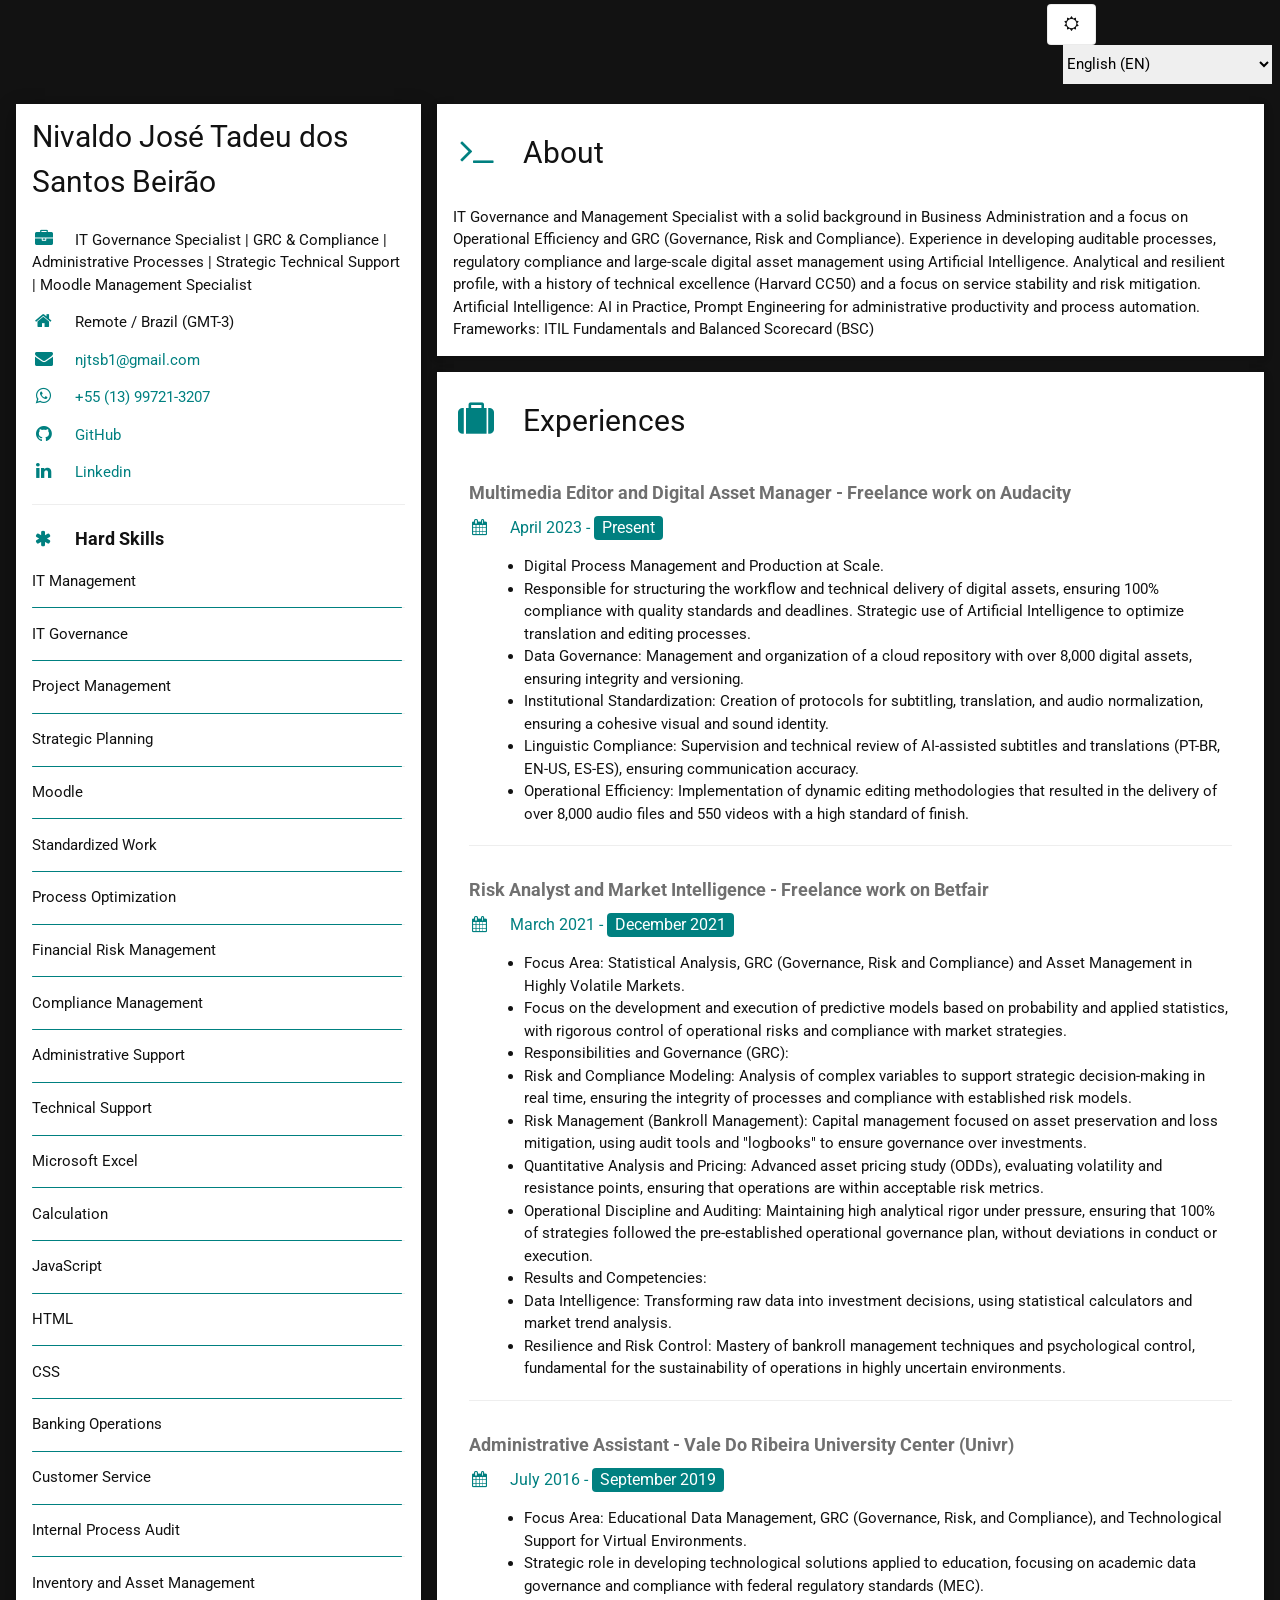
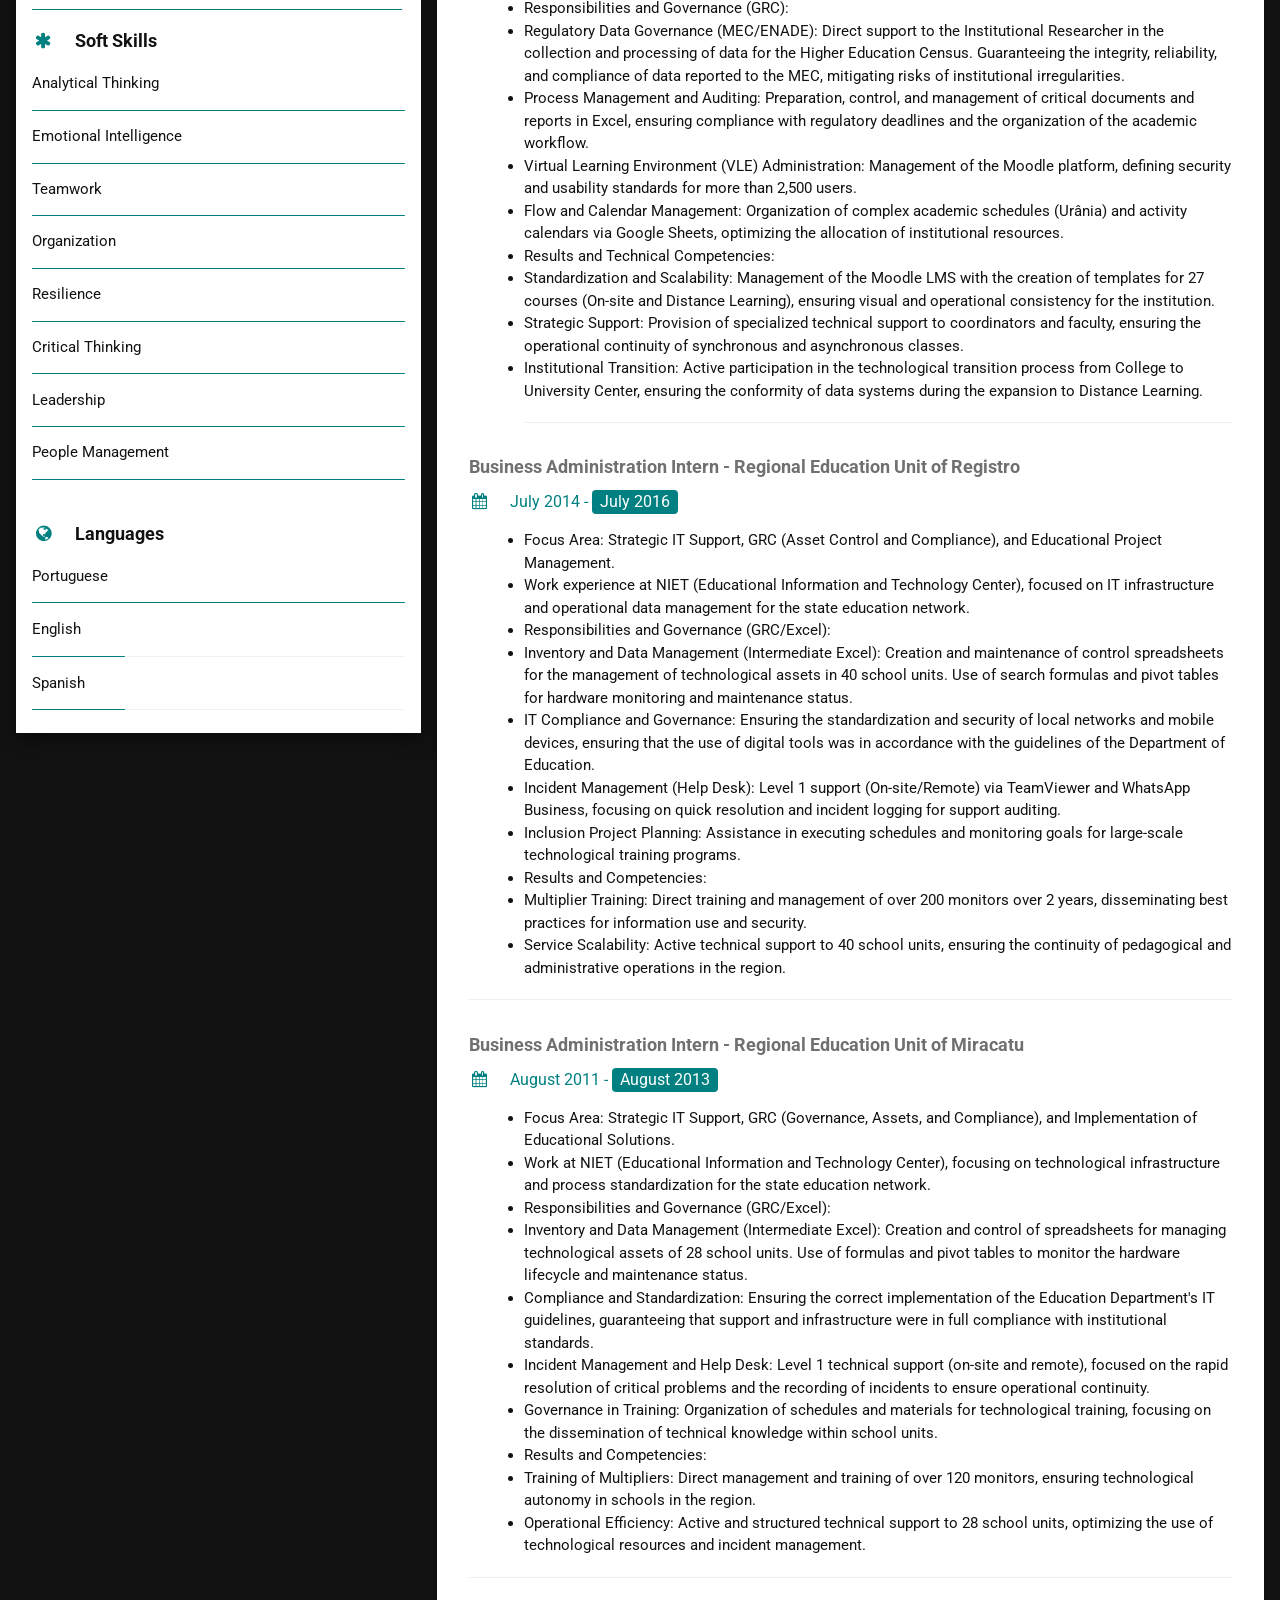
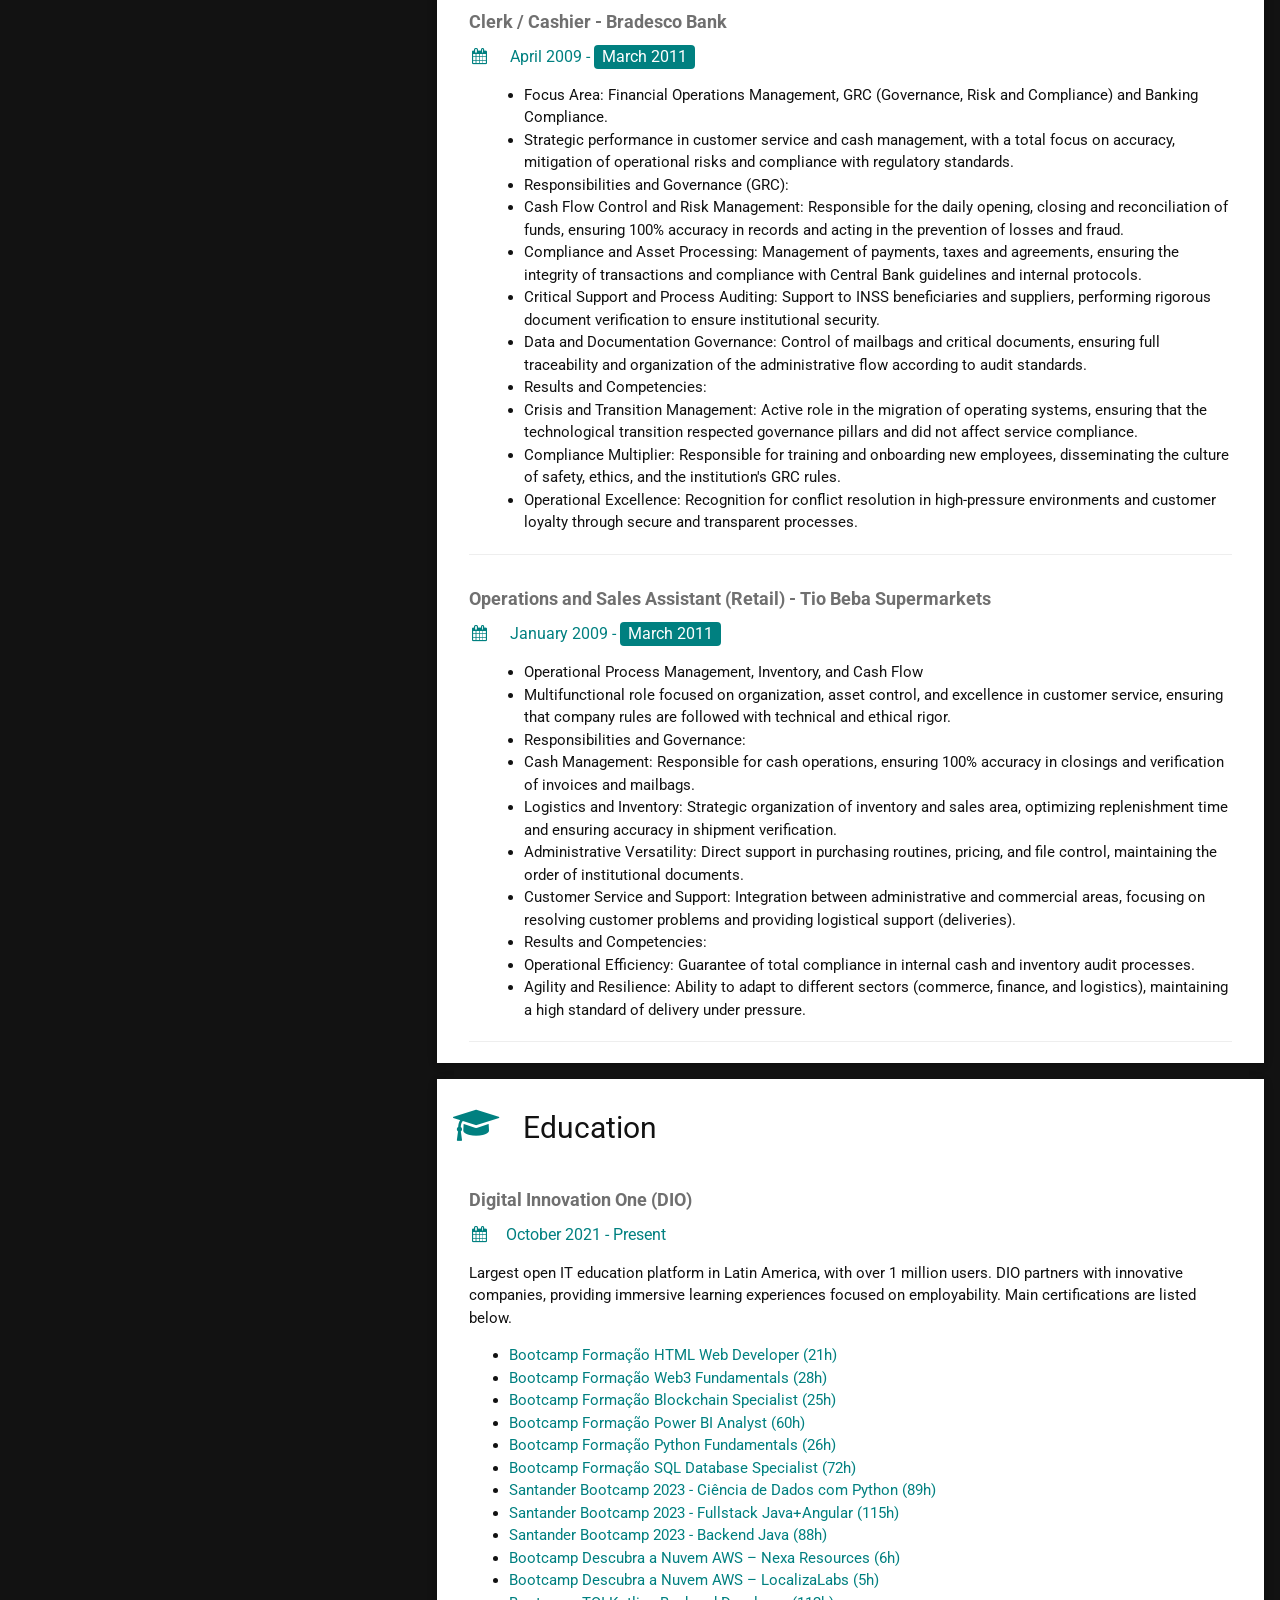
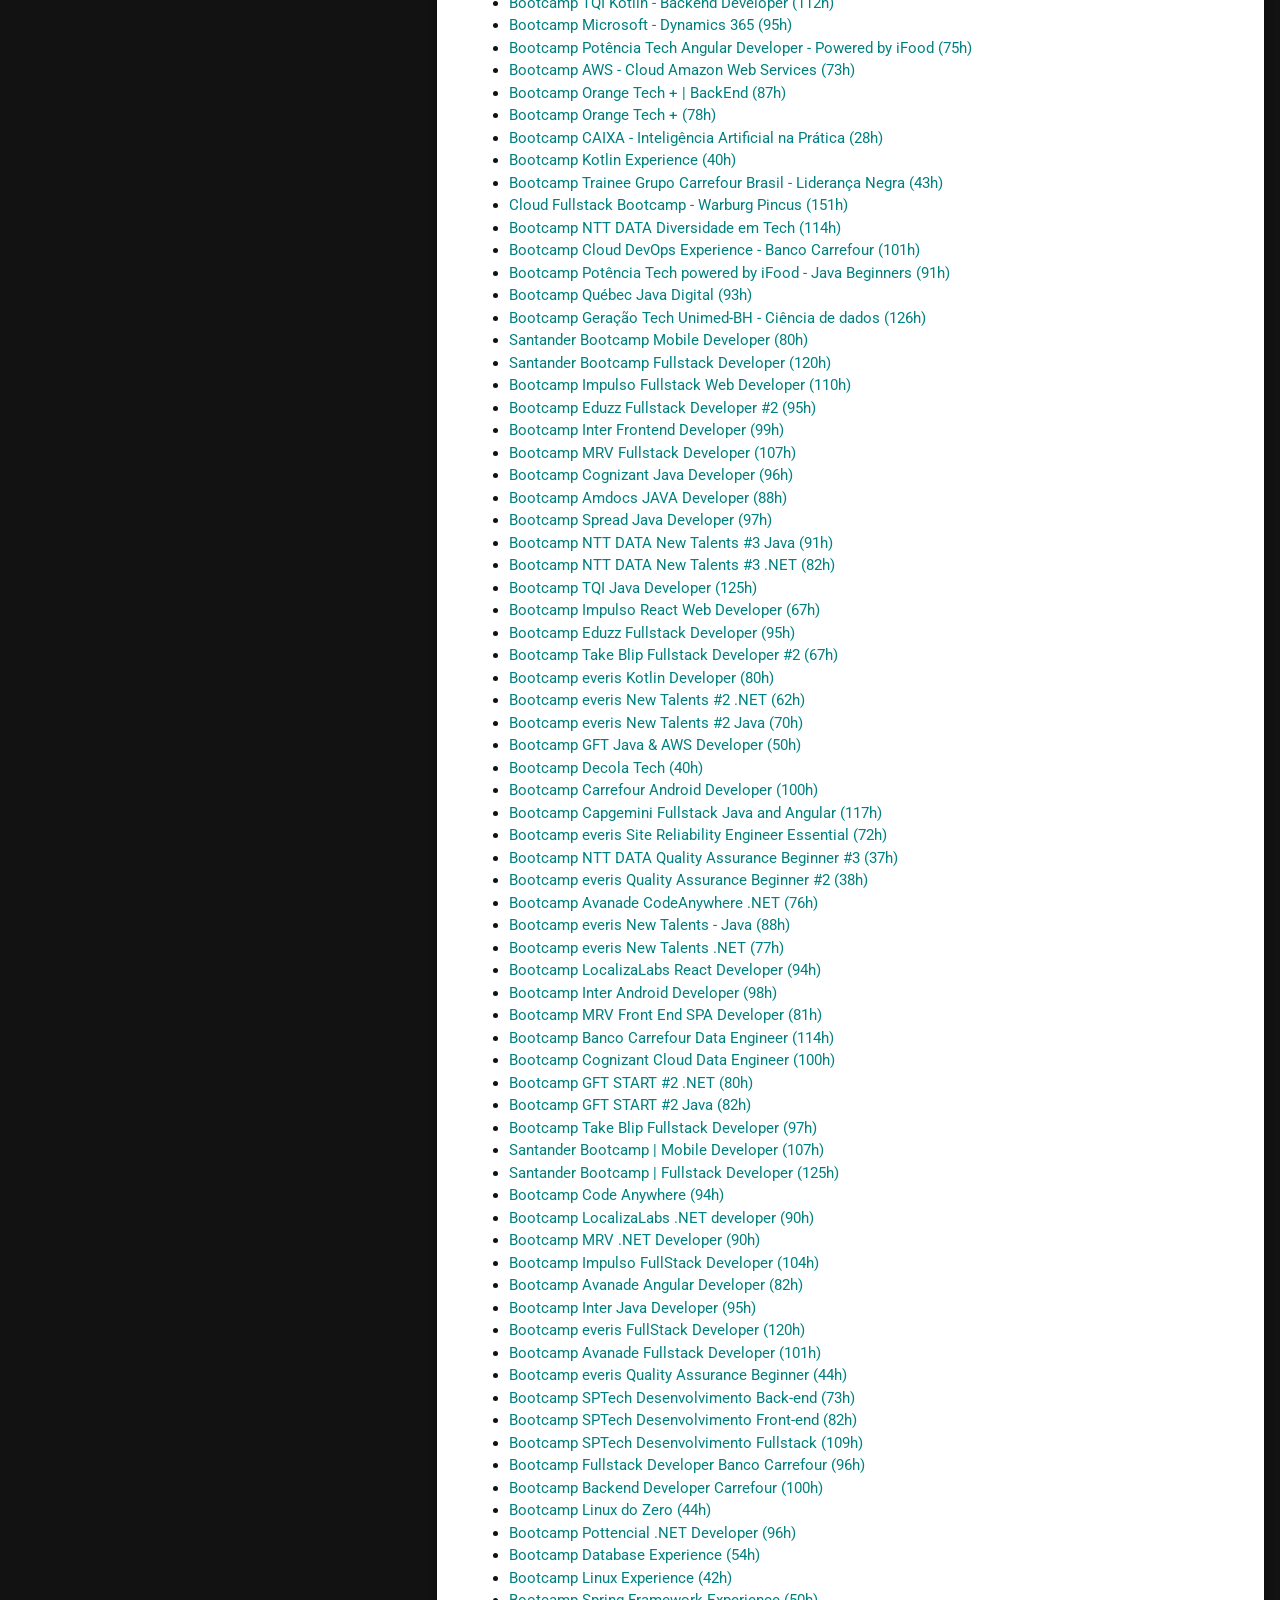
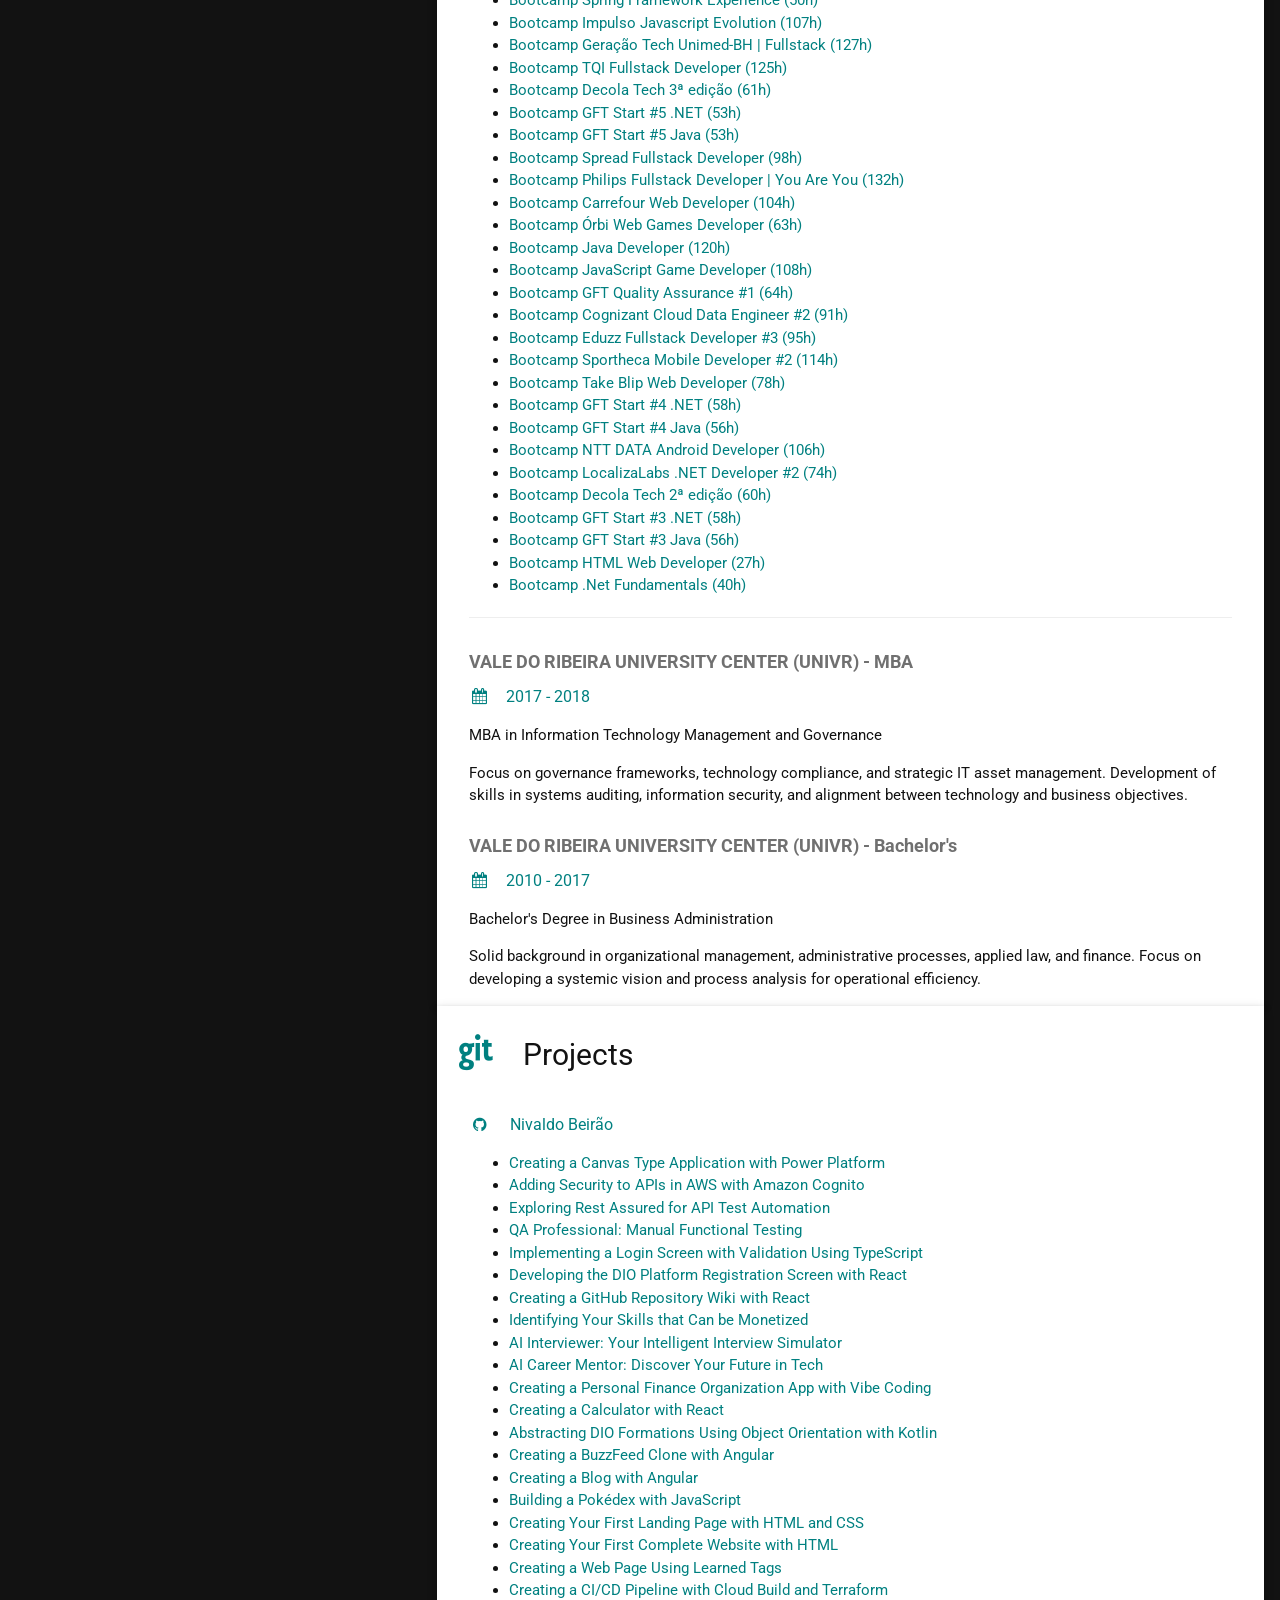
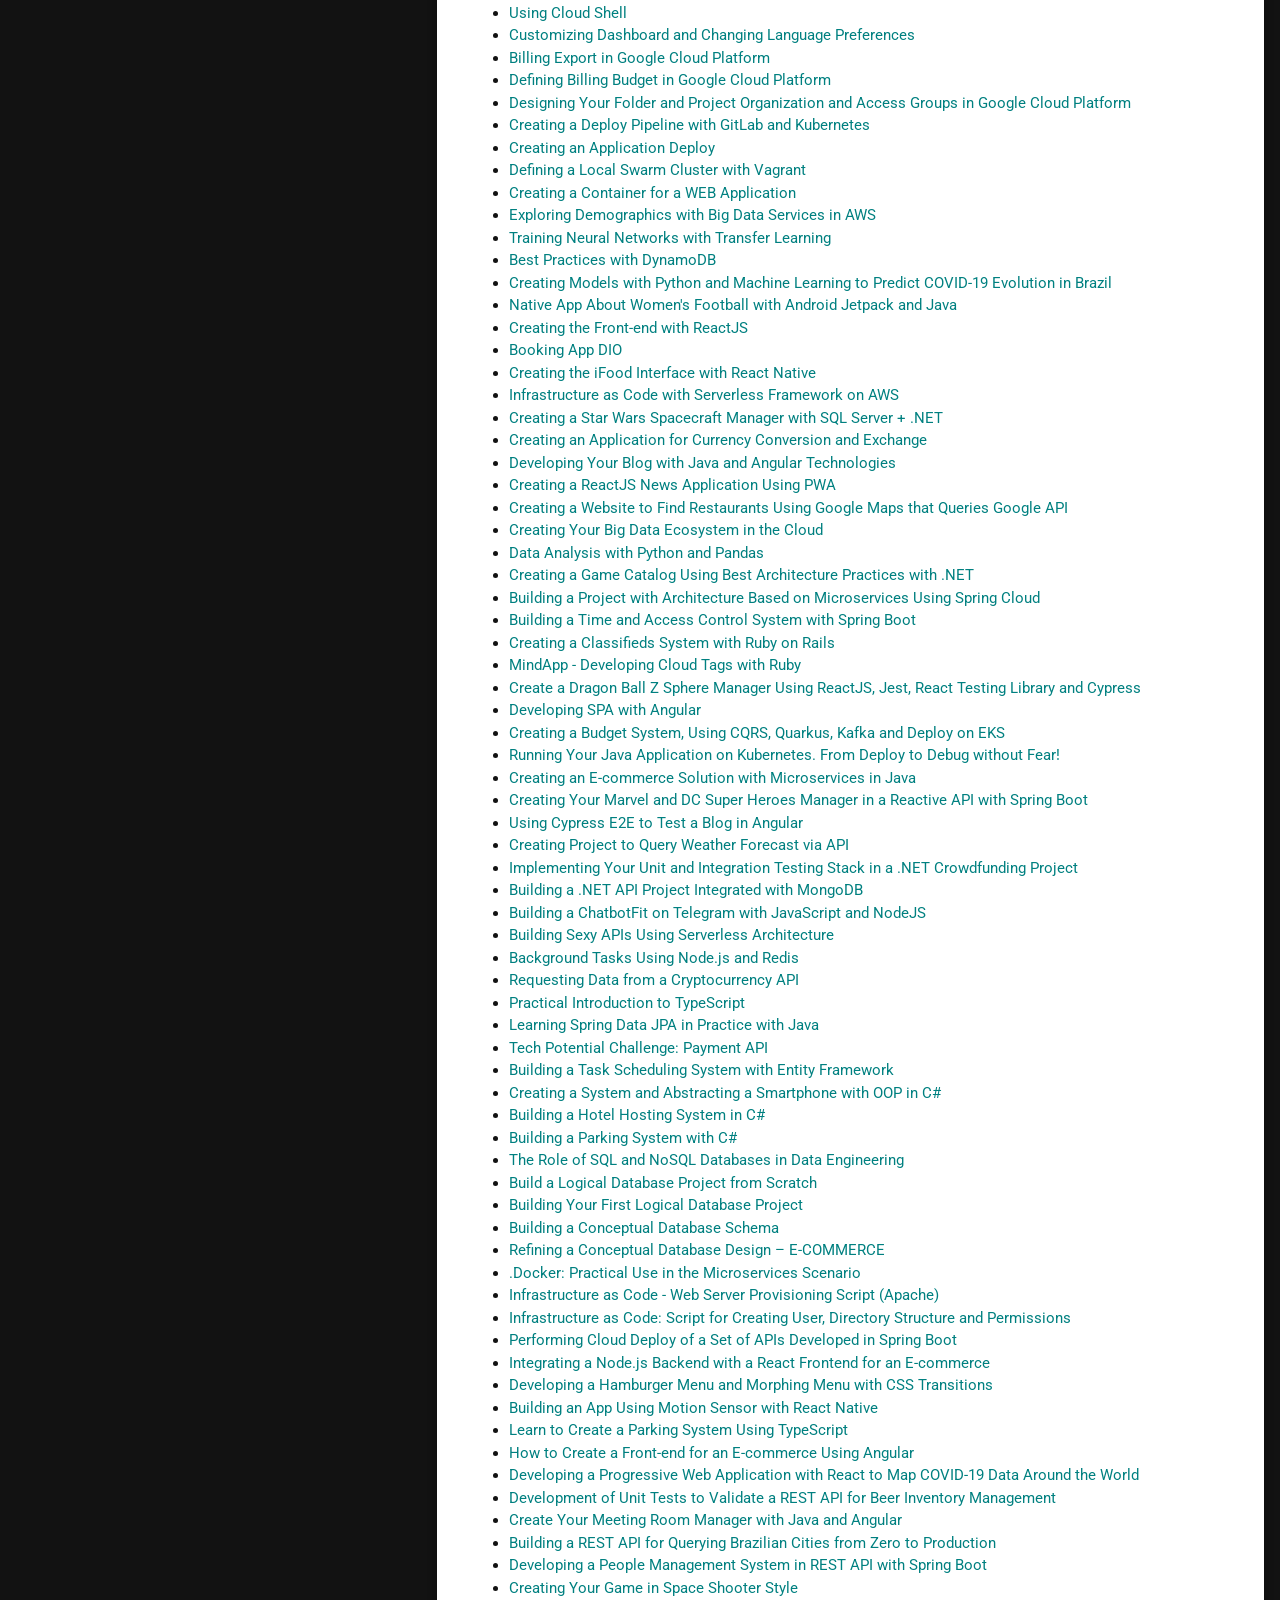
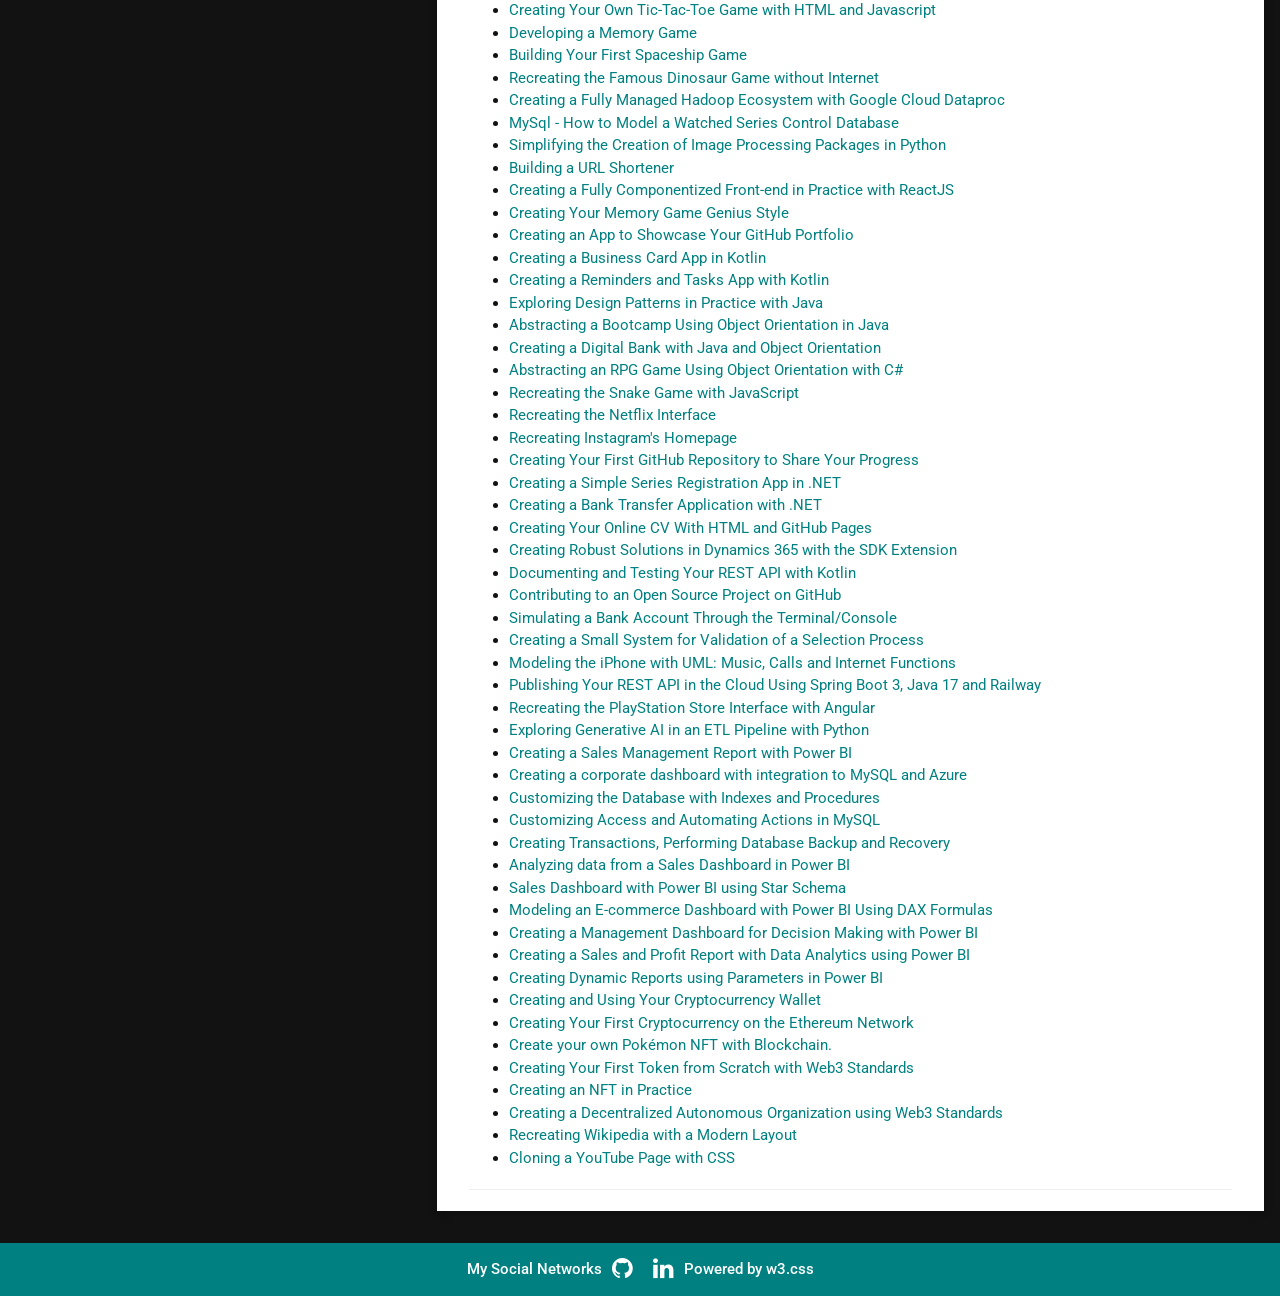
==== index.html @ 1884e5a9 "adding project - Cloning a YouTube Page with CSS" ====
<!DOCTYPE html>
<html lang="en">
<head>
  <meta charset="utf-8" />
  <meta name="viewport" content="width=device-width, initial-scale=1" />
  <title data-i18n="meta.title">Nivaldo Beirão - Online CV</title>

  <!-- W3.CSS and Roboto font used for quick layout and styling -->
  <link rel="stylesheet" href="https://www.w3schools.com/w3css/4/w3.css" />
  <link rel="stylesheet" href="https://fonts.googleapis.com/css?family=Roboto" />
  <link rel="stylesheet" href="https://cdnjs.cloudflare.com/ajax/libs/font-awesome/4.7.0/css/font-awesome.min.css" />

  <!-- Local stylesheet -->
  <link rel="stylesheet" href="style.css" />
</head>

<body class="w3-light-grey" id="page-body">
  <!-- Top controls: Dark/Light toggle and Language selector -->
  <header class="top-controls w3-container w3-padding-small">
    <div class="w3-right w3-margin-right">
      <!-- Dark/Light toggle button -->
      <button id="theme-toggle" class="w3-button w3-white w3-round" aria-label="Toggle theme" title="Toggle theme">
        <i id="theme-icon" class="fa fa-sun-o"></i>
      </button>

      <!-- Language selector -->
      <select id="language-select" class="w3-select w3-margin-left" aria-label="Select language" title="Select language">
        <option value="en-US" selected>English (EN)</option>
        <option value="pt-BR">Português (PT-BR)</option>
        <option value="es-ES">Español (ES-ES)</option>
      </select>
    </div>

    <div class="w3-clear"></div>
  </header>

  <!-- Page Container -->
  <div class="w3-content w3-margin-top" style="max-width:1400px;">
    <!-- Grid -->
    <div class="w3-row-padding">

      <!-- Left Column -->
      <div class="w3-third">
        <div class="w3-white w3-text-grey w3-card-4">
          <div class="w3-container">
            <!-- Name -->
            <h2 id="full-name" data-i18n="name">Nivaldo José Tadeu dos Santos Beirão</h2>
          </div>

          <div class="w3-container">
            <!-- Professional summary short lines -->
            <p><i class="fa fa-briefcase fa-fw w3-margin-right w3-large w3-text-teal"></i>
              <span data-i18n="role">IT Governance Specialist | GRC & Compliance | Administrative Processes | Strategic Technical Support | Moodle Management Specialist</span>
            </p>
            <p><i class="fa fa-home fa-fw w3-margin-right w3-large w3-text-teal"></i>
              <span data-i18n="location">Remoto / Brasil (GMT-3)</span>
            </p>
            <p><i class="fa fa-envelope fa-fw w3-margin-right w3-large w3-text-teal"></i>
              <a href="mailto:njtsb1@gmail.com">njtsb1@gmail.com</a>
            </p>
            <p><i class="fa fa-whatsapp fa-fw w3-margin-right w3-large w3-text-teal"></i>
              <a href="https://wa.me/5513997213207">+55 (13) 99721-3207</a>
            </p>
            <p><i class="fa fa-github fa-fw w3-margin-right w3-large w3-text-teal"></i>
              <a href="https://github.com/njtsb1">GitHub</a>
            </p>
            <p><i class="fa fa-linkedin fa-fw w3-margin-right w3-large w3-text-teal"></i>
              <a href="http://linkedin.com/in/njtsb/">Linkedin</a>
            </p>
            <hr>

                        <!-- Hard Skills with simple progress bars -->
            <p class="w3-large">
              <b><i class="fa fa-asterisk fa-fw w3-margin-right w3-text-teal"></i>
                <span data-i18n="skills.Hard-title">Hard Skills</span>
              </b>
            </p>

            <p data-i18n="skills.IT_Management">IT Management</p>
            <div class="w3-light-grey w3-round-xlarge w3-small">
              <div class="w3-container w3-center w3-round-xlarge w3-teal" style="width:99%"></div>
            </div>

            <p data-i18n="skills.IT_Governance">IT Governance</p>
            <div class="w3-light-grey w3-round-xlarge w3-small">
              <div class="w3-container w3-center w3-round-xlarge w3-teal" style="width:99%"></div>
            </div>

            <p data-i18n="skills.Project-Management">Project Management</p>
            <div class="w3-light-grey w3-round-xlarge w3-small">
              <div class="w3-container w3-center w3-round-xlarge w3-teal" style="width:99%"></div>
            </div>

            <p data-i18n="skills.Strategic-Planning">Strategic Planning</p>
            <div class="w3-light-grey w3-round-xlarge w3-small">
              <div class="w3-container w3-center w3-round-xlarge w3-teal" style="width:99%"></div>
            </div>

            <p data-i18n="skills.Moodle">Moodle</p>
            <div class="w3-light-grey w3-round-xlarge w3-small">
              <div class="w3-container w3-center w3-round-xlarge w3-teal" style="width:99%"></div>
            </div>

            <p data-i18n="skills.Standardized_Work">Standardized Work</p>
            <div class="w3-light-grey w3-round-xlarge w3-small">
              <div class="w3-container w3-center w3-round-xlarge w3-teal" style="width:99%"></div>
            </div>

            <p data-i18n="skills.Process_Optimization">Process Optimization</p>
            <div class="w3-light-grey w3-round-xlarge w3-small">
              <div class="w3-container w3-center w3-round-xlarge w3-teal" style="width:99%"></div>
            </div>

            <p data-i18n="skills.Financial_Risk_Management">Financial Risk Management</p>
            <div class="w3-light-grey w3-round-xlarge w3-small">
              <div class="w3-container w3-center w3-round-xlarge w3-teal" style="width:99%"></div>
            </div>

            <p data-i18n="skills.Compliance_Management">Compliance Management</p>
            <div class="w3-light-grey w3-round-xlarge w3-small">
              <div class="w3-container w3-center w3-round-xlarge w3-teal" style="width:99%"></div>
            </div>

            <p data-i18n="skills.Administrative_Support">Administrative Support</p>
            <div class="w3-light-grey w3-round-xlarge w3-small">
              <div class="w3-container w3-center w3-round-xlarge w3-teal" style="width:99%"></div>
            </div>

            <p data-i18n="skills.Technical_Support">Technical Support</p>
            <div class="w3-light-grey w3-round-xlarge w3-small">
              <div class="w3-container w3-center w3-round-xlarge w3-teal" style="width:99%"></div>
            </div>

            <p data-i18n="skills.Microsoft_Excel">Microsoft Excel</p>
            <div class="w3-light-grey w3-round-xlarge w3-small">
              <div class="w3-container w3-center w3-round-xlarge w3-teal" style="width:99%"></div>
            </div>

            <p data-i18n="skills.Calculation">Calculation</p>
            <div class="w3-light-grey w3-round-xlarge w3-small">
              <div class="w3-container w3-center w3-round-xlarge w3-teal" style="width:99%"></div>
            </div>

            <p data-i18n="skills.JavaScript">JavaScript</p>
            <div class="w3-light-grey w3-round-xlarge w3-small">
              <div class="w3-container w3-center w3-round-xlarge w3-teal" style="width:99%"></div>
            </div>

            <p data-i18n="skills.HTML">HTML</p>
            <div class="w3-light-grey w3-round-xlarge w3-small">
              <div class="w3-container w3-center w3-round-xlarge w3-teal" style="width:99%"></div>
            </div>

            <p data-i18n="skills.CSS">CSS</p>
            <div class="w3-light-grey w3-round-xlarge w3-small">
              <div class="w3-container w3-center w3-round-xlarge w3-teal" style="width:99%"></div>
            </div>

            <p data-i18n="skills.Banking_Operations">Banking Operations</p>
            <div class="w3-light-grey w3-round-xlarge w3-small">
              <div class="w3-container w3-center w3-round-xlarge w3-teal" style="width:99%"></div>
            </div>

            <p data-i18n="skills.Customer_Service">Customer Service</p>
            <div class="w3-light-grey w3-round-xlarge w3-small">
              <div class="w3-container w3-center w3-round-xlarge w3-teal" style="width:99%"></div>
            </div>

            <p data-i18n="skills.Internal_Process_Audit">Internal Process Audit</p>
            <div class="w3-light-grey w3-round-xlarge w3-small">
              <div class="w3-container w3-center w3-round-xlarge w3-teal" style="width:99%"></div>
            </div>

            <p data-i18n="skills.Inventory_and_Asset_Management">Inventory and Asset Management</p>
            <div class="w3-light-grey w3-round-xlarge w3-small">
              <div class="w3-container w3-center w3-round-xlarge w3-teal" style="width:99%"></div>
            </div>

            <!-- Soft Skills with simple progress bars -->
            <p class="w3-large">
              <b><i class="fa fa-asterisk fa-fw w3-margin-right w3-text-teal"></i>
                <span data-i18n="skills.Soft-title">Soft Skills</span>
              </b>
            </p>

            <p data-i18n="skills.Analytical_Thinking">Analytical Thinking</p>
            <div class="w3-light-grey w3-round-xlarge w3-small">
              <div class="w3-container w3-center w3-round-xlarge w3-teal" style="width:100%"></div>
            </div>

            <p data-i18n="skills.Emotional_Intelligence">Emotional Intelligence</p>
            <div class="w3-light-grey w3-round-xlarge w3-small">
              <div class="w3-container w3-center w3-round-xlarge w3-teal" style="width:100%"></div>
            </div>

            <p data-i18n="skills.Teamwork">Teamwork</p>
            <div class="w3-light-grey w3-round-xlarge w3-small">
              <div class="w3-container w3-center w3-round-xlarge w3-teal" style="width:100%"></div>
            </div>
            
            <p data-i18n="skills.Organization">Organization</p>
            <div class="w3-light-grey w3-round-xlarge w3-small">
              <div class="w3-container w3-center w3-round-xlarge w3-teal" style="width:100%"></div>
            </div>

            <p data-i18n="skills.Resilience">Resilience</p>
            <div class="w3-light-grey w3-round-xlarge w3-small">
              <div class="w3-container w3-center w3-round-xlarge w3-teal" style="width:100%"></div>
            </div>

            <p data-i18n="skills.Critical_Thinking">Critical Thinking</p>
            <div class="w3-light-grey w3-round-xlarge w3-small">
              <div class="w3-container w3-center w3-round-xlarge w3-teal" style="width:100%"></div>
            </div>

            <p data-i18n="skills.Leadership">Leadership</p>
            <div class="w3-light-grey w3-round-xlarge w3-small">
              <div class="w3-container w3-center w3-round-xlarge w3-teal" style="width:100%"></div>
            </div>
            
            <p data-i18n="skills.People_Management">People Management</p>
            <div class="w3-light-grey w3-round-xlarge w3-small">
              <div class="w3-container w3-center w3-round-xlarge w3-teal" style="width:100%"></div>
            </div>

            <br>

            <!-- Languages -->
            <p class="w3-large w3-text-theme">
              <b><i class="fa fa-globe fa-fw w3-margin-right w3-text-teal"></i>
                <span data-i18n="languages.title">Languages</span>
              </b>
            </p>

            <p data-i18n="languages.pt">Portuguese</p>
            <div class="w3-light-grey w3-round-xlarge">
              <div class="w3-round-xlarge w3-teal" style="height:1px;width:100%"></div>
            </div>

            <p data-i18n="languages.en">English</p>
            <div class="w3-light-grey w3-round-xlarge">
              <div class="w3-round-xlarge w3-teal" style="height:1px;width:25%"></div>
            </div>

            <p data-i18n="languages.es">Spanish</p>
            <div class="w3-light-grey w3-round-xlarge">
              <div class="w3-round-xlarge w3-teal" style="height:1px;width:25%"></div>
            </div>

            <br>
          </div>
        </div>
        <br>
      </div>

      <!-- Right Column -->
      <div class="w3-twothird">
        <!-- About -->
        <div class="w3-container w3-card w3-white w3-margin-bottom">
          <h2 class="w3-text-grey w3-padding-16">
            <i class="fa fa-terminal fa-fw w3-margin-right w3-xxlarge w3-text-teal"></i>
            <span data-i18n="about.title">About</span>
          </h2>
          <p data-i18n="about.text">
            IT Governance and Management Specialist with a solid background in Business Administration and 
            a focus on Operational Efficiency and GRC (Governance, Risk and Compliance). 
            Experience in developing auditable processes, regulatory compliance and large-scale digital 
            asset management using Artificial Intelligence. Analytical and resilient profile, 
            with a history of technical excellence (Harvard CC50) and a focus on service stability and 
            risk mitigation. Artificial Intelligence: AI in Practice, Prompt Engineering for 
            administrative productivity and process automation. Frameworks: ITIL Fundamentals and 
            Balanced Scorecard (BSC)
          </p>
        </div>

        <!-- Experiences -->
        <div class="w3-container w3-card w3-white w3-margin-bottom">
          <h2 class="w3-text-grey w3-padding-16">
            <i class="fa fa-suitcase fa-fw w3-margin-right w3-xxlarge w3-text-teal"></i>
            <span data-i18n="experience.title">Experiences</span>
          </h2>

          <div class="w3-container">
            <h5 class="w3-opacity">
              <b data-i18n="experience.multimedia.title">Multimedia Editor and Digital Asset Manager - Freelance work on Audacity</b>
            </h5>
            <h6 class="w3-text-teal">
              <i class="fa fa-calendar fa-fw w3-margin-right"></i>
              <span data-i18n="experience.multimedia.date_text">April 2023 -</span>
              <span class="w3-tag w3-teal w3-round" data-i18n="experience.multimedia.date_tag">Present</span>
            </h6>

            <!-- Use list for clear bullet points; these are translatable -->
            <ul class="experience-list">
              <li data-i18n="experience.multimedia.p1">Digital Process Management and Production at Scale.</li>
              <li data-i18n="experience.multimedia.p2">Responsible for structuring the workflow and technical delivery of digital assets, ensuring 100% compliance with quality standards and deadlines. Strategic use of Artificial Intelligence to optimize translation and editing processes.</li>
              <li data-i18n="experience.multimedia.p3">Data Governance: Management and organization of a cloud repository with over 8,000 digital assets, ensuring integrity and versioning.</li>
              <li data-i18n="experience.multimedia.p4">Institutional Standardization: Creation of protocols for subtitling, translation, and audio normalization, ensuring a cohesive visual and sound identity.</li>
              <li data-i18n="experience.multimedia.p5">Linguistic Compliance: Supervision and technical review of AI-assisted subtitles and translations (PT-BR, EN-US, ES-ES), ensuring communication accuracy.</li>
              <li data-i18n="experience.multimedia.p6">Operational Efficiency: Implementation of dynamic editing methodologies that resulted in the delivery of over 8,000 audio files and 550 videos with a high standard of finish.</li>
            </ul>
            <hr>
          </div>

          <div class="w3-container">
            <h5 class="w3-opacity">
              <b data-i18n="experience.sports-trader.title">Risk Analyst and Market Intelligence - Freelance work on Betfair</b>
            </h5>
            <h6 class="w3-text-teal">
              <i class="fa fa-calendar fa-fw w3-margin-right"></i>
              <span data-i18n="experience.sports-trader.date_text">March 2021 -</span>
              <span class="w3-tag w3-teal w3-round" data-i18n="experience.sports-trader.date_tag">December 2021</span>
            </h6>

            <!-- Use list for clear bullet points; these are translatable -->
            <ul class="experience-list">
              <li data-i18n="experience.sports-trader.p1">Focus Area: Statistical Analysis, GRC (Governance, Risk and Compliance) and Asset Management in Highly Volatile Markets.</li>
              <li data-i18n="experience.sports-trader.p2">Focus on the development and execution of predictive models based on probability and applied statistics, with rigorous control of operational risks and compliance with market strategies.</li>
              <li data-i18n="experience.sports-trader.p3">Responsibilities and Governance (GRC):</li>
              <li data-i18n="experience.sports-trader.p4">Risk and Compliance Modeling: Analysis of complex variables to support strategic decision-making in real time, ensuring the integrity of processes and compliance with established risk models.</li>
              <li data-i18n="experience.sports-trader.p5">Risk Management (Bankroll Management): Capital management focused on asset preservation and loss mitigation, using audit tools and "logbooks" to ensure governance over investments.</li>
              <li data-i18n="experience.sports-trader.p6">Quantitative Analysis and Pricing: Advanced asset pricing study (ODDs), evaluating volatility and resistance points, ensuring that operations are within acceptable risk metrics.</li>
              <li data-i18n="experience.sports-trader.p7">Operational Discipline and Auditing: Maintaining high analytical rigor under pressure, ensuring that 100% of strategies followed the pre-established operational governance plan, without deviations in conduct or execution.</li>
              <li data-i18n="experience.sports-trader.p8">Results and Competencies:</li>
              <li data-i18n="experience.sports-trader.p9">Data Intelligence: Transforming raw data into investment decisions, using statistical calculators and market trend analysis.</li>
              <li data-i18n="experience.sports-trader.p10">Resilience and Risk Control: Mastery of bankroll management techniques and psychological control, fundamental for the sustainability of operations in highly uncertain environments.</li>
            </ul>
            <hr>
          </div>

          <div class="w3-container">
            <h5 class="w3-opacity">
              <b data-i18n="experience.administrative-assistant.title">Administrative Assistant - Vale Do Ribeira University Center (Univr)</b>
            </h5>
            <h6 class="w3-text-teal">
              <i class="fa fa-calendar fa-fw w3-margin-right"></i>
              <span data-i18n="experience.administrative-assistant.date_text">July 2016 -</span>
              <span class="w3-tag w3-teal w3-round" data-i18n="experience.administrative-assistant.date_tag">September 2019</span>
            </h6>

            <!-- Use list for clear bullet points; these are translatable -->
            <ul class="experience-list">
              <li data-i18n="experience.administrative-assistant.p1">Focus Area: Educational Data Management, GRC (Governance, Risk, and Compliance), and Technological Support for Virtual Environments.</li>
              <li data-i18n="experience.administrative-assistant.p2">Strategic role in developing technological solutions applied to education, focusing on academic data governance and compliance with federal regulatory standards (MEC).</li>
              <li data-i18n="experience.administrative-assistant.p3">Responsibilities and Governance (GRC):</li>
              <li data-i18n="experience.administrative-assistant.p4">Regulatory Data Governance (MEC/ENADE): Direct support to the Institutional Researcher in the collection and processing of data for the Higher Education Census. Guaranteeing the integrity, reliability, and compliance of data reported to the MEC, mitigating risks of institutional irregularities.</li>
              <li data-i18n="experience.administrative-assistant.p5">Process Management and Auditing: Preparation, control, and management of critical documents and reports in Excel, ensuring compliance with regulatory deadlines and the organization of the academic workflow.</li>
              <li data-i18n="experience.administrative-assistant.p6">Virtual Learning Environment (VLE) Administration: Management of the Moodle platform, defining security and usability standards for more than 2,500 users.</li>
              <li data-i18n="experience.administrative-assistant.p7">Flow and Calendar Management: Organization of complex academic schedules (Urânia) and activity calendars via Google Sheets, optimizing the allocation of institutional resources.</li>
              <li data-i18n="experience.administrative-assistant.p8">Results and Technical Competencies:</li>
              <li data-i18n="experience.administrative-assistant.p9">Standardization and Scalability: Management of the Moodle LMS with the creation of templates for 27 courses (On-site and Distance Learning), ensuring visual and operational consistency for the institution.</li>
              <li data-i18n="experience.administrative-assistant.p10">Strategic Support: Provision of specialized technical support to coordinators and faculty, ensuring the operational continuity of synchronous and asynchronous classes.</li>
              <li data-i18n="experience.administrative-assistant.p11">Institutional Transition: Active participation in the technological transition process from College to University Center, ensuring the conformity of data systems during the expansion to Distance Learning.</li>
            <hr>
          </div>

          <div class="w3-container">
            <h5 class="w3-opacity">
              <b data-i18n="experience.intern-registro.title">Business Administration Intern - Regional Education Unit of Registro</b>
            </h5>
            <h6 class="w3-text-teal">
              <i class="fa fa-calendar fa-fw w3-margin-right"></i>
              <span data-i18n="experience.intern-registro.date_text">July 2014 -</span>
              <span class="w3-tag w3-teal w3-round" data-i18n="experience.intern-registro.date_tag">July 2016</span>
            </h6>

            <!-- Use list for clear bullet points; these are translatable -->
            <ul class="experience-list">
              <li data-i18n="experience.intern-registro.p1">Focus Area: Strategic IT Support, GRC (Asset Control and Compliance), and Educational Project Management.</li>
              <li data-i18n="experience.intern-registro.p2">Work experience at NIET (Educational Information and Technology Center), focused on IT infrastructure and operational data management for the state education network.</li>
              <li data-i18n="experience.intern-registro.p3">Responsibilities and Governance (GRC/Excel):</li>
              <li data-i18n="experience.intern-registro.p4">Inventory and Data Management (Intermediate Excel): Creation and maintenance of control spreadsheets for the management of technological assets in 40 school units. Use of search formulas and pivot tables for hardware monitoring and maintenance status.</li>
              <li data-i18n="experience.intern-registro.p5">IT Compliance and Governance: Ensuring the standardization and security of local networks and mobile devices, ensuring that the use of digital tools was in accordance with the guidelines of the Department of Education.</li>
              <li data-i18n="experience.intern-registro.p6">Incident Management (Help Desk): Level 1 support (On-site/Remote) via TeamViewer and WhatsApp Business, focusing on quick resolution and incident logging for support auditing.</li>
              <li data-i18n="experience.intern-registro.p7">Inclusion Project Planning: Assistance in executing schedules and monitoring goals for large-scale technological training programs.</li>
              <li data-i18n="experience.intern-registro.p8">Results and Competencies:</li>
              <li data-i18n="experience.intern-registro.p9">Multiplier Training: Direct training and management of over 200 monitors over 2 years, disseminating best practices for information use and security.</li>
              <li data-i18n="experience.intern-registro.p10">Service Scalability: Active technical support to 40 school units, ensuring the continuity of pedagogical and administrative operations in the region.</li>
            </ul>
            <hr>
          </div>

          <div class="w3-container">
            <h5 class="w3-opacity">
              <b data-i18n="experience.intern-miracatu.title">Business Administration Intern - Regional Education Unit of Miracatu</b>
            </h5>
            <h6 class="w3-text-teal">
              <i class="fa fa-calendar fa-fw w3-margin-right"></i>
              <span data-i18n="experience.intern-miracatu.date_text">August 2011 -</span>
              <span class="w3-tag w3-teal w3-round" data-i18n="experience.intern-miracatu.date_tag">August 2013</span>
            </h6>

            <!-- Use list for clear bullet points; these are translatable -->
            <ul class="experience-list">
              <li data-i18n="experience.intern-miracatu.p1">Focus Area: Strategic IT Support, GRC (Governance, Assets, and Compliance), and Implementation of Educational Solutions.</li>
              <li data-i18n="experience.intern-miracatu.p2">Work at NIET (Educational Information and Technology Center), focusing on technological infrastructure and process standardization for the state education network.</li>
              <li data-i18n="experience.intern-miracatu.p3">Responsibilities and Governance (GRC/Excel):</li>
              <li data-i18n="experience.intern-miracatu.p4">Inventory and Data Management (Intermediate Excel): Creation and control of spreadsheets for managing technological assets of 28 school units. Use of formulas and pivot tables to monitor the hardware lifecycle and maintenance status.</li>
              <li data-i18n="experience.intern-miracatu.p5">Compliance and Standardization: Ensuring the correct implementation of the Education Department's IT guidelines, guaranteeing that support and infrastructure were in full compliance with institutional standards.</li>
              <li data-i18n="experience.intern-miracatu.p6">Incident Management and Help Desk: Level 1 technical support (on-site and remote), focused on the rapid resolution of critical problems and the recording of incidents to ensure operational continuity.</li>
              <li data-i18n="experience.intern-miracatu.p7">Governance in Training: Organization of schedules and materials for technological training, focusing on the dissemination of technical knowledge within school units.</li>
              <li data-i18n="experience.intern-miracatu.p8">Results and Competencies:</li>
              <li data-i18n="experience.intern-miracatu.p9">Training of Multipliers: Direct management and training of over 120 monitors, ensuring technological autonomy in schools in the region.</li>
              <li data-i18n="experience.intern-miracatu.p10">Operational Efficiency: Active and structured technical support to 28 school units, optimizing the use of technological resources and incident management.</li>
            </ul>
            <hr>
          </div>

          <div class="w3-container">
            <h5 class="w3-opacity">
              <b data-i18n="experience.cashier-bank.title">Clerk / Cashier - Bradesco Bank</b>
            </h5>
            <h6 class="w3-text-teal">
              <i class="fa fa-calendar fa-fw w3-margin-right"></i>
              <span data-i18n="experience.cashier-bank.date_text">April 2009 -</span>
              <span class="w3-tag w3-teal w3-round" data-i18n="experience.cashier-bank.date_tag">March 2011</span>
            </h6>

            <!-- Use list for clear bullet points; these are translatable -->
            <ul class="experience-list">
              <li data-i18n="experience.cashier-bank.p1">Focus Area: Financial Operations Management, GRC (Governance, Risk and Compliance) and Banking Compliance.</li>
              <li data-i18n="experience.cashier-bank.p2">Strategic performance in customer service and cash management, with a total focus on accuracy, mitigation of operational risks and compliance with regulatory standards.</li>
              <li data-i18n="experience.cashier-bank.p3">Responsibilities and Governance (GRC):</li>
              <li data-i18n="experience.cashier-bank.p4">Cash Flow Control and Risk Management: Responsible for the daily opening, closing and reconciliation of funds, ensuring 100% accuracy in records and acting in the prevention of losses and fraud.</li>
              <li data-i18n="experience.cashier-bank.p5">Compliance and Asset Processing: Management of payments, taxes and agreements, ensuring the integrity of transactions and compliance with Central Bank guidelines and internal protocols.</li>
              <li data-i18n="experience.cashier-bank.p6">Critical Support and Process Auditing: Support to INSS beneficiaries and suppliers, performing rigorous document verification to ensure institutional security.</li>
              <li data-i18n="experience.cashier-bank.p7">Data and Documentation Governance: Control of mailbags and critical documents, ensuring full traceability and organization of the administrative flow according to audit standards.</li>
              <li data-i18n="experience.cashier-bank.p8">Results and Competencies:</li>
              <li data-i18n="experience.cashier-bank.p9">Crisis and Transition Management: Active role in the migration of operating systems, ensuring that the technological transition respected governance pillars and did not affect service compliance.</li>
              <li data-i18n="experience.cashier-bank.p10">Compliance Multiplier: Responsible for training and onboarding new employees, disseminating the culture of safety, ethics, and the institution's GRC rules.</li>
              <li data-i18n="experience.cashier-bank.p11">Operational Excellence: Recognition for conflict resolution in high-pressure environments and customer loyalty through secure and transparent processes.</li>
            </ul>
            <hr>
          </div>

          <div class="w3-container">
            <h5 class="w3-opacity">
              <b data-i18n="experience.general-services.title">Operations and Sales Assistant (Retail) - Tio Beba Supermarkets</b>
            </h5>
            <h6 class="w3-text-teal">
              <i class="fa fa-calendar fa-fw w3-margin-right"></i>
              <span data-i18n="experience.general-services.date_text">January 2009 -</span>
              <span class="w3-tag w3-teal w3-round" data-i18n="experience.general-services.date_tag">March 2011</span>
            </h6>

            <!-- Use list for clear bullet points; these are translatable -->
            <ul class="experience-list">
              <li data-i18n="experience.general-services.p1">Operational Process Management, Inventory, and Cash Flow</li>
              <li data-i18n="experience.general-services.p2">Multifunctional role focused on organization, asset control, and excellence in customer service, ensuring that company rules are followed with technical and ethical rigor.</li>
              <li data-i18n="experience.general-services.p3">Responsibilities and Governance:</li>
              <li data-i18n="experience.general-services.p4">Cash Management: Responsible for cash operations, ensuring 100% accuracy in closings and verification of invoices and mailbags.</li>
              <li data-i18n="experience.general-services.p5">Logistics and Inventory: Strategic organization of inventory and sales area, optimizing replenishment time and ensuring accuracy in shipment verification.</li>
              <li data-i18n="experience.general-services.p6">Administrative Versatility: Direct support in purchasing routines, pricing, and file control, maintaining the order of institutional documents.</li>
              <li data-i18n="experience.general-services.p7">Customer Service and Support: Integration between administrative and commercial areas, focusing on resolving customer problems and providing logistical support (deliveries).</li>
              <li data-i18n="experience.general-services.p8">Results and Competencies:</li>
              <li data-i18n="experience.general-services.p9">Operational Efficiency: Guarantee of total compliance in internal cash and inventory audit processes.</li>
              <li data-i18n="experience.general-services.p10">Agility and Resilience: Ability to adapt to different sectors (commerce, finance, and logistics), maintaining a high standard of delivery under pressure.</li>
            </ul>
            <hr>
          </div>
        </div>

        <!-- Education -->
        <div class="w3-container w3-card w3-white">
          <h2 class="w3-text-grey w3-padding-16">
            <i class="fa fa-graduation-cap fa-fw w3-margin-right w3-xxlarge w3-text-teal"></i>
            <span data-i18n="education.title">Education</span>
          </h2>

          <div class="w3-container">
            <h5 class="w3-opacity"><b data-i18n="education.dio.title">Digital Innovation One (DIO)</b></h5>
            <h6 class="w3-text-teal"><i class="fa fa-calendar fa-fw w3-margin-right"></i><span data-i18n="education.dio.date">October 2021 - Present</span></h6>
            <p data-i18n="education.dio.text">
              Largest open IT education platform in Latin America, with over 1 million users. DIO partners with innovative companies,
              providing immersive learning experiences focused on employability. Main certifications are listed below.
            </p>
            <ul>
              <li><a href="https://www.dio.me/certificate/DMR4EDYO" target="_blank" rel="noopener">Bootcamp Formação HTML Web Developer (21h)</a></li>
              <li><a href="https://www.dio.me/certificate/3FY4ZEQR" target="_blank" rel="noopener">Bootcamp Formação Web3 Fundamentals (28h)</a></li>
              <li><a href="https://www.dio.me/certificate/7DGCGIUZ" target="_blank" rel="noopener">Bootcamp Formação Blockchain Specialist (25h)</a></li>
              <li><a href="https://www.dio.me/certificate/BWXZCQLO" target="_blank" rel="noopener">Bootcamp Formação Power BI Analyst (60h)</a></li>
              <li><a href="https://www.dio.me/certificate/93HYGJLA" target="_blank" rel="noopener">Bootcamp Formação Python Fundamentals (26h)</a></li>
              <li><a href="https://www.dio.me/certificate/XQKDOFKD" target="_blank" rel="noopener">Bootcamp Formação SQL Database Specialist (72h)</a></li>
              <li><a href="https://www.dio.me/certificate/LZNPV06I" target="_blank" rel="noopener">Santander Bootcamp 2023 - Ciência de Dados com Python (89h)</a></li>
              <li><a href="https://www.dio.me/certificate/B2UPMZU5" target="_blank" rel="noopener">Santander Bootcamp 2023 - Fullstack Java+Angular (115h)</a></li>
              <li><a href="https://www.dio.me/certificate/DVC26QIB" target="_blank" rel="noopener">Santander Bootcamp 2023 - Backend Java (88h)</a></li>
              <li><a href="https://www.dio.me/certificate/M2WSARUY" target="_blank" rel="noopener">Bootcamp Descubra a Nuvem AWS – Nexa Resources (6h)</a></li>
              <li><a href="https://www.dio.me/certificate/UWNA5QCW" target="_blank" rel="noopener">Bootcamp Descubra a Nuvem AWS – LocalizaLabs (5h)</a></li>
              <li><a href="https://www.dio.me/certificate/DRRDNWOA" target="_blank" rel="noopener">Bootcamp TQI Kotlin - Backend Developer (112h)</a></li>
              <li><a href="https://www.dio.me/certificate/GQKP1VQ5" target="_blank" rel="noopener">Bootcamp Microsoft - Dynamics 365 (95h)</a></li>
              <li><a href="https://www.dio.me/certificate/BZFBMMSH" target="_blank" rel="noopener">Bootcamp Potência Tech Angular Developer - Powered by iFood (75h)</a></li>
              <li><a href="https://www.dio.me/certificate/FGMCMTJB" target="_blank" rel="noopener">Bootcamp AWS - Cloud Amazon Web Services (73h)</a></li>
              <li><a href="https://www.dio.me/certificate/D6GTPM73" target="_blank" rel="noopener">Bootcamp Orange Tech + | BackEnd (87h)</a></li>
              <li><a href="https://www.dio.me/certificate/JSJM1OWL" target="_blank" rel="noopener">Bootcamp Orange Tech + (78h)</a></li>
              <li><a href="https://www.dio.me/certificate/ZRC0TIXG" target="_blank" rel="noopener">Bootcamp CAIXA - Inteligência Artificial na Prática (28h)</a></li>
              <li><a href="https://www.dio.me/certificate/HO7TUMQP" target="_blank" rel="noopener">Bootcamp Kotlin Experience (40h)</a></li>
              <li><a href="https://www.dio.me/certificate/K7AL7VL8" target="_blank" rel="noopener">Bootcamp Trainee Grupo Carrefour Brasil - Liderança Negra (43h)</a></li>
              <li><a href="https://www.dio.me/certificate/SQ91OG77" target="_blank" rel="noopener">Cloud Fullstack Bootcamp - Warburg Pincus (151h)</a></li>
              <li><a href="https://www.dio.me/certificate/XOUKWJXX" target="_blank" rel="noopener">Bootcamp NTT DATA Diversidade em Tech (114h)</a></li>
              <li><a href="https://www.dio.me/certificate/XKISJSVJ" target="_blank" rel="noopener">Bootcamp Cloud DevOps Experience - Banco Carrefour (101h)</a></li>
              <li><a href="https://www.dio.me/certificate/DJTPLYNM" target="_blank" rel="noopener">Bootcamp Potência Tech powered by iFood - Java Beginners (91h)</a></li>
              <li><a href="https://www.dio.me/certificate/6F95E2E6" target="_blank" rel="noopener">Bootcamp Québec Java Digital (93h)</a></li>
              <li><a href="https://www.dio.me/certificate/AD097E0B" target="_blank" rel="noopener">Bootcamp Geração Tech Unimed-BH - Ciência de dados (126h)</a></li>
              <li><a href="https://www.dio.me/certificate/9B065831" target="_blank" rel="noopener">Santander Bootcamp Mobile Developer (80h)</a></li>
              <li><a href="https://www.dio.me/certificate/F318884A" target="_blank" rel="noopener">Santander Bootcamp Fullstack Developer (120h)</a></li>
              <li><a href="https://www.dio.me/certificate/948515C9" target="_blank" rel="noopener">Bootcamp Impulso Fullstack Web Developer (110h)</a></li>
              <li><a href="https://www.dio.me/certificate/B499AF19" target="_blank" rel="noopener">Bootcamp Eduzz Fullstack Developer #2 (95h)</a></li>
              <li><a href="https://www.dio.me/certificate/B8F50F9A" target="_blank" rel="noopener">Bootcamp Inter Frontend Developer (99h)</a></li>
              <li><a href="https://www.dio.me/certificate/B39DD166" target="_blank" rel="noopener">Bootcamp MRV Fullstack Developer (107h)</a></li>
              <li><a href="https://www.dio.me/certificate/6C1BCA92" target="_blank" rel="noopener">Bootcamp Cognizant Java Developer (96h)</a></li>
              <li><a href="https://www.dio.me/certificate/A71E98B4" target="_blank" rel="noopener">Bootcamp Amdocs JAVA Developer (88h)</a></li>
              <li><a href="https://www.dio.me/certificate/D76B27D6" target="_blank" rel="noopener">Bootcamp Spread Java Developer (97h)</a></li>
              <li><a href="https://www.dio.me/certificate/C8EB6EAD" target="_blank" rel="noopener">Bootcamp NTT DATA New Talents #3 Java (91h)</a></li>
              <li><a href="https://www.dio.me/certificate/12CC94E8" target="_blank" rel="noopener">Bootcamp NTT DATA New Talents #3 .NET (82h)</a></li>
              <li><a href="https://www.dio.me/certificate/8EB62158" target="_blank" rel="noopener">Bootcamp TQI Java Developer (125h)</a></li>
              <li><a href="https://www.dio.me/certificate/5472E669" target="_blank" rel="noopener">Bootcamp Impulso React Web Developer (67h)</a></li>
              <li><a href="https://www.dio.me/certificate/24BF4448" target="_blank" rel="noopener">Bootcamp Eduzz Fullstack Developer (95h)</a></li>
              <li><a href="https://www.dio.me/certificate/73748149" target="_blank" rel="noopener">Bootcamp Take Blip Fullstack Developer #2 (67h)</a></li>
              <li><a href="https://www.dio.me/certificate/5F94D6E9" target="_blank" rel="noopener">Bootcamp everis Kotlin Developer (80h)</a></li>
              <li><a href="https://www.dio.me/certificate/3391857E" target="_blank" rel="noopener">Bootcamp everis New Talents #2 .NET (62h)</a></li>
              <li><a href="https://www.dio.me/certificate/0924856C" target="_blank" rel="noopener">Bootcamp everis New Talents #2 Java (70h)</a></li>
              <li><a href="https://www.dio.me/certificate/CB26AFDA" target="_blank" rel="noopener">Bootcamp GFT Java & AWS Developer (50h)</a></li>
              <li><a href="https://www.dio.me/certificate/B871E294" target="_blank" rel="noopener">Bootcamp Decola Tech (40h)</a></li>
              <li><a href="https://www.dio.me/certificate/A61F3DD7" target="_blank" rel="noopener">Bootcamp Carrefour Android Developer (100h)</a></li>
              <li><a href="https://www.dio.me/certificate/0FE6E863" target="_blank" rel="noopener">Bootcamp Capgemini Fullstack Java and Angular (117h)</a></li>
              <li><a href="https://www.dio.me/certificate/D817448F" target="_blank" rel="noopener">Bootcamp everis Site Reliability Engineer Essential (72h)</a></li>
              <li><a href="https://www.dio.me/certificate/8A088C01" target="_blank" rel="noopener">Bootcamp NTT DATA Quality Assurance Beginner #3 (37h)</a></li>
              <li><a href="https://www.dio.me/certificate/7C02E955" target="_blank" rel="noopener">Bootcamp everis Quality Assurance Beginner #2 (38h)</a></li>
              <li><a href="https://www.dio.me/certificate/E3130C69" target="_blank" rel="noopener">Bootcamp Avanade CodeAnywhere .NET (76h)</a></li>
              <li><a href="https://www.dio.me/certificate/B5C509B8" target="_blank" rel="noopener">Bootcamp everis New Talents - Java (88h)</a></li>
              <li><a href="https://www.dio.me/certificate/308E114F" target="_blank" rel="noopener">Bootcamp everis New Talents .NET (77h)</a></li>
              <li><a href="https://www.dio.me/certificate/E931D99E" target="_blank" rel="noopener">Bootcamp LocalizaLabs React Developer (94h)</a></li>
              <li><a href="https://www.dio.me/certificate/000BDAC4" target="_blank" rel="noopener">Bootcamp Inter Android Developer (98h)</a></li>
              <li><a href="https://www.dio.me/certificate/5488A28B" target="_blank" rel="noopener">Bootcamp MRV Front End SPA Developer (81h)</a></li>
              <li><a href="https://www.dio.me/certificate/D97A0094" target="_blank" rel="noopener">Bootcamp Banco Carrefour Data Engineer (114h)</a></li>
              <li><a href="https://www.dio.me/certificate/7325D552" target="_blank" rel="noopener">Bootcamp Cognizant Cloud Data Engineer (100h)</a></li>
              <li><a href="https://www.dio.me/certificate/87FBFA72" target="_blank" rel="noopener">Bootcamp GFT START #2 .NET (80h)</a></li>
              <li><a href="https://www.dio.me/certificate/20E3F852" target="_blank" rel="noopener">Bootcamp GFT START #2 Java (82h)</a></li>
              <li><a href="https://www.dio.me/certificate/29349EA1" target="_blank" rel="noopener">Bootcamp Take Blip Fullstack Developer (97h)</a></li>
              <li><a href="https://www.dio.me/certificate/E95E19E7" target="_blank" rel="noopener">Santander Bootcamp | Mobile Developer (107h)</a></li>
              <li><a href="https://www.dio.me/certificate/D72F2579" target="_blank" rel="noopener">Santander Bootcamp | Fullstack Developer (125h)</a></li>
              <li><a href="https://www.dio.me/certificate/B07E8FBE" target="_blank" rel="noopener">Bootcamp Code Anywhere (94h)</a></li>
              <li><a href="https://www.dio.me/certificate/705D5583" target="_blank" rel="noopener">Bootcamp LocalizaLabs .NET developer (90h)</a></li>
              <li><a href="https://www.dio.me/certificate/C94C3027" target="_blank" rel="noopener">Bootcamp MRV .NET Developer (90h)</a></li>
              <li><a href="https://www.dio.me/certificate/59C80276" target="_blank" rel="noopener">Bootcamp Impulso FullStack Developer (104h)</a></li>
              <li><a href="https://www.dio.me/certificate/ACE1DF7F" target="_blank" rel="noopener">Bootcamp Avanade Angular Developer (82h)</a></li>
              <li><a href="https://www.dio.me/certificate/F1807678" target="_blank" rel="noopener">Bootcamp Inter Java Developer (95h)</a></li>
              <li><a href="https://www.dio.me/certificate/A7BCC41C" target="_blank" rel="noopener">Bootcamp everis FullStack Developer (120h)</a></li>
              <li><a href="https://www.dio.me/certificate/3D9E50D3" target="_blank" rel="noopener">Bootcamp Avanade Fullstack Developer (101h)</a></li>
              <li><a href="https://www.dio.me/certificate/D5D8B19C" target="_blank" rel="noopener">Bootcamp everis Quality Assurance Beginner (44h)</a></li>
              <li><a href="https://www.dio.me/certificate/4D91909A" target="_blank" rel="noopener">Bootcamp SPTech Desenvolvimento Back-end (73h)</a></li>
              <li><a href="https://www.dio.me/certificate/2EF3DE80" target="_blank" rel="noopener">Bootcamp SPTech Desenvolvimento Front-end (82h)</a></li>
              <li><a href="https://www.dio.me/certificate/258E15F5" target="_blank" rel="noopener">Bootcamp SPTech Desenvolvimento Fullstack (109h)</a></li>
              <li><a href="https://www.dio.me/certificate/F216B37D" target="_blank" rel="noopener">Bootcamp Fullstack Developer Banco Carrefour (96h)</a></li>
              <li><a href="https://www.dio.me/certificate/086DB32C" target="_blank" rel="noopener">Bootcamp Backend Developer Carrefour (100h)</a></li>
              <li><a href="https://www.dio.me/certificate/2026A52C" target="_blank" rel="noopener">Bootcamp Linux do Zero (44h)</a></li>
              <li><a href="https://www.dio.me/certificate/B8734BC4" target="_blank" rel="noopener">Bootcamp Pottencial .NET Developer (96h)</a></li>
              <li><a href="https://www.dio.me/certificate/B29C12BB" target="_blank" rel="noopener">Bootcamp Database Experience (54h)</a></li>
              <li><a href="https://www.dio.me/certificate/77484DF7" target="_blank" rel="noopener">Bootcamp Linux Experience (42h)</a></li>
              <li><a href="https://www.dio.me/certificate/36CA8415" target="_blank" rel="noopener">Bootcamp Spring Framework Experience (50h)</a></li>
              <li><a href="https://www.dio.me/certificate/C7172856" target="_blank" rel="noopener">Bootcamp Impulso Javascript Evolution (107h)</a></li>
              <li><a href="https://www.dio.me/certificate/C6DFC645" target="_blank" rel="noopener">Bootcamp Geração Tech Unimed-BH | Fullstack (127h)</a></li>
              <li><a href="https://www.dio.me/certificate/BFA86082" target="_blank" rel="noopener">Bootcamp TQI Fullstack Developer (125h)</a></li>
              <li><a href="https://www.dio.me/certificate/9D8D97EE" target="_blank" rel="noopener">Bootcamp Decola Tech 3ª edição (61h)</a></li>
              <li><a href="https://www.dio.me/certificate/56A23642" target="_blank" rel="noopener">Bootcamp GFT Start #5 .NET (53h)</a></li>
              <li><a href="https://www.dio.me/certificate/B49B23E4" target="_blank" rel="noopener">Bootcamp GFT Start #5 Java (53h)</a></li>
              <li><a href="https://www.dio.me/certificate/8D03F99C" target="_blank" rel="noopener">Bootcamp Spread Fullstack Developer (98h)</a></li>
              <li><a href="https://www.dio.me/certificate/4C26F478" target="_blank" rel="noopener">Bootcamp Philips Fullstack Developer | You Are You (132h)</a></li>
              <li><a href="https://www.dio.me/certificate/86CF54E9" target="_blank" rel="noopener">Bootcamp Carrefour Web Developer (104h)</a></li>
              <li><a href="https://www.dio.me/certificate/2FFC9AD8" target="_blank" rel="noopener">Bootcamp Órbi Web Games Developer (63h)</a></li>
              <li><a href="https://www.dio.me/certificate/6F788F4C" target="_blank" rel="noopener">Bootcamp Java Developer (120h)</a></li>
              <li><a href="https://www.dio.me/certificate/18CA8470" target="_blank" rel="noopener">Bootcamp JavaScript Game Developer (108h)</a></li>
              <li><a href="https://www.dio.me/certificate/269D66EF" target="_blank" rel="noopener">Bootcamp GFT Quality Assurance #1 (64h)</a></li>
              <li><a href="https://www.dio.me/certificate/325AFCA8" target="_blank" rel="noopener">Bootcamp Cognizant Cloud Data Engineer #2 (91h)</a></li>
              <li><a href="https://www.dio.me/certificate/6ECCF99E" target="_blank" rel="noopener">Bootcamp Eduzz Fullstack Developer #3 (95h)</a></li>
              <li><a href="https://www.dio.me/certificate/2BE2DBE3" target="_blank" rel="noopener">Bootcamp Sportheca Mobile Developer #2 (114h)</a></li>
              <li><a href="https://www.dio.me/certificate/0F3B0E54" target="_blank" rel="noopener">Bootcamp Take Blip Web Developer (78h)</a></li>
              <li><a href="https://www.dio.me/certificate/DC62FC17" target="_blank" rel="noopener">Bootcamp GFT Start #4 .NET (58h)</a></li>
              <li><a href="https://www.dio.me/certificate/621D6BB9" target="_blank" rel="noopener">Bootcamp GFT Start #4 Java (56h)</a></li>
              <li><a href="https://www.dio.me/certificate/8C83DAE5" target="_blank" rel="noopener">Bootcamp NTT DATA Android Developer (106h)</a></li>
              <li><a href="https://www.dio.me/certificate/5B35E5D0" target="_blank" rel="noopener">Bootcamp LocalizaLabs .NET Developer #2 (74h)</a></li>
              <li><a href="https://www.dio.me/certificate/0E138098" target="_blank" rel="noopener">Bootcamp Decola Tech 2ª edição (60h)</a></li>
              <li><a href="https://www.dio.me/certificate/FCCF3135" target="_blank" rel="noopener">Bootcamp GFT Start #3 .NET (58h)</a></li>
              <li><a href="https://www.dio.me/certificate/FF959E3A" target="_blank" rel="noopener">Bootcamp GFT Start #3 Java (56h)</a></li>
              <li><a href="https://www.dio.me/certificate/07E55403" target="_blank" rel="noopener">Bootcamp HTML Web Developer (27h)</a></li>
              <li><a href="https://www.dio.me/certificate/9B95556E" target="_blank" rel="noopener">Bootcamp .Net Fundamentals (40h)</a></li>
            </ul>
            <hr>
          </div>

          <div class="w3-container">
            <h5 class="w3-opacity"><b data-i18n="education.univr.mba">VALE DO RIBEIRA UNIVERSITY CENTER (UNIVR) - MBA</b></h5>
            <h6 class="w3-text-teal"><i class="fa fa-calendar fa-fw w3-margin-right"></i><span data-i18n="education.univr.mba.date">2017 - 2018</span></h6>
            <p data-i18n="education.univr.mba.title">MBA in Information Technology Management and Governance</p>
            <p data-i18n="education.univr.mba.text">Focus on governance frameworks, technology compliance, and strategic IT asset management. Development of skills in systems auditing, information security, and alignment between technology and business objectives.</p>
          </div>

          <div class="w3-container">
            <h5 class="w3-opacity"><b data-i18n="education.univr.bachelor">VALE DO RIBEIRA UNIVERSITY CENTER (UNIVR) - Bachelor's</b></h5>
            <h6 class="w3-text-teal"><i class="fa fa-calendar fa-fw w3-margin-right"></i><span data-i18n="education.univr.bachelor.date">2010 - 2017</span></h6>
            <p data-i18n="education.univr.bachelor.title">Bachelor's Degree in Business Administration</p>
            <p data-i18n="education.univr.bachelor.text">Solid background in organizational management, administrative processes, applied law, and finance. Focus on developing a systemic vision and process analysis for operational efficiency.</p>
          </div>
        </div>

        <!-- Projects -->
        <div class="w3-container w3-card w3-white w3-margin-bottom">
          <h2 class="w3-text-grey w3-padding-16">
            <i class="fa fa-git fa-fw w3-margin-right w3-xxlarge w3-text-teal"></i>
            <span data-i18n="projects.title">Projects</span>
          </h2>

                    <div class="w3-container">
            <h6 class="w3-text-teal">
              <i class="fa fa-github fa-fw w3-margin-right"></i>
              <a href="https://github.com/njtsb1" target="_blank" rel="noopener">Nivaldo Beirão</a>
            </h6>
            <ul>
              <li><a href="https://github.com/njtsb1/Canvas_type_application_Power_Platform" target="_blank" rel="noopener" data-i18n="projects.github.p1">Criando um aplicativo do tipo Canvas com a Power Platform</a></li>
              <li><a href="https://github.com/njtsb1/Add_Security_APIs_AWS_Cognito" target="_blank" rel="noopener" data-i18n="projects.github.p2">Adicionando Segurança em APIs na AWS com Amazon Cognito</a></li>
              <li><a href="https://github.com/njtsb1/Rest_Assured_API_Test_Automation" target="_blank" rel="noopener" data-i18n="projects.github.p3">Explorando o Rest Assured Para a Automação de Testes de API</a></li>
              <li><a href="https://github.com/njtsb1/QA_Professional_Manual_Functional_Testing" target="_blank" rel="noopener" data-i18n="projects.github.p4">O Dia a Dia de um QA: A Prática de Testes Manuais Funcionais</a></li>
              <li><a href="https://github.com/njtsb1/Implementing_a_Login_Screen_with_Validation_Using_TypeScript" target="_blank" rel="noopener" data-i18n="projects.github.p5">Implementando Uma Tela de Login Com Validação Usando TypeScript</a></li>
              <li><a href="https://github.com/njtsb1/Developing_the_Dio_Platform_Registration_Screen_with_React" target="_blank" rel="noopener" data-i18n="projects.github.p6">Desenvolvendo a Tela de Cadastro da Plataforma Dio com React</a></li>
              <li><a href="https://github.com/njtsb1/Creating_a_GitHub_Repository_Wiki_with_React" target="_blank" rel="noopener" data-i18n="projects.github.p7">Criando Uma Wiki de Repositórios do GitHub Com React</a></li>
              <li><a href="https://github.com/njtsb1/Identifying_your_skills_that_can_be_monetized" target="_blank" rel="noopener" data-i18n="projects.github.p8">Identificando suas Habilidades que Podem ser Remuneradas</a></li>
              <li><a href="https://github.com/njtsb1/AI_Interviewer_Your_Intelligent_Interview_Simulator" target="_blank" rel="noopener" data-i18n="projects.github.p9">IA Entrevistador: Seu Simulador Inteligente de Entrevistas</a></li>
              <li><a href="https://github.com/njtsb1/AI_Career_Mentor_Discover_Your_Future_in_Tech" target="_blank" rel="noopener" data-i18n="projects.github.p10">IA Mentor de Carreira: Descubra Seu Futuro em Tech</a></li>
              <li><a href="https://github.com/njtsb1/Creating_a_Personal_Finance_Organization_App_with_Vibe_Coding" target="_blank" rel="noopener" data-i18n="projects.github.p11">Criando um APP de Organização de Finanças Pessoais com Vibe Coding</a></li>
              <li><a href="https://github.com/njtsb1/Creating_a_Calculator_with_React" target="_blank" rel="noopener" data-i18n="projects.github.p12">Criando Uma Calculadora Com React</a></li>
              <li><a href="https://github.com/njtsb1/Abstracting_DIO_Formations_Using_Object_Orientation_with_Kotlin" target="_blank" rel="noopener" data-i18n="projects.github.p13">Abstraindo Formações da DIO Usando Orientação a Objetos com Kotlin</a></li>
              <li><a href="https://github.com/njtsb1/Creating_a_BuzzFeed_Clone_with_Angular" target="_blank" rel="noopener" data-i18n="projects.github.p14">Criando um Clone do BuzzFeed com Angular</a></li>
              <li><a href="https://github.com/njtsb1/Creating_a_Blog_with_Angular" target="_blank" rel="noopener" data-i18n="projects.github.p15">Criando um Blog com Angular</a></li>
              <li><a href="https://github.com/njtsb1/Building_Pok-dex_with-_JS" target="_blank" rel="noopener" data-i18n="projects.github.p16">Construindo uma Pokédex com JavaScript</a></li>
              <li><a href="https://github.com/njtsb1/Creating_your_First_Landing_Page_with_HTML_and_CSS" target="_blank" rel="noopener" data-i18n="projects.github.p17">Criando sua Primeira Landing Page com HTML e CSS</a></li>
              <li><a href="https://github.com/njtsb1/Creating_Your_First_Complete_Website_with_HTML" target="_blank" rel="noopener" data-i18n="projects.github.p18">Criando seu Primeiro Site Completo com HTML</a></li>
              <li><a href="https://github.com/njtsb1/Create_a_Web_Page_Using_Learned_Tags" target="_blank" rel="noopener" data-i18n="projects.github.p19">Criar Uma Página Web Utilizando as Tags Aprendidas</a></li>
              <li><a href="https://github.com/njtsb1/CI-CD_Pipeline_Cloud_Build_Terraform" target="_blank" rel="noopener" data-i18n="projects.github.p20">Criando Pipeline de CI/CD com Cloud Build e Terraform</a></li>
              <li><a href="https://github.com/njtsb1/GCP_Using_Cloud_Shell" target="_blank" rel="noopener" data-i18n="projects.github.p21">Utilizando o Cloud Shell</a></li>
              <li><a href="https://github.com/njtsb1/Customizing_Dashboard_Changing_Language_Preferences" target="_blank" rel="noopener" data-i18n="projects.github.p22">Personalizando Dashboard e Trocando as Preferências de Idioma</a></li>
              <li><a href="https://github.com/njtsb1/Billing_export_GCP" target="_blank" rel="noopener" data-i18n="projects.github.p23">Exportação do Billing na Google Cloud Platform</a></li>
              <li><a href="https://github.com/njtsb1/Defining_Billing_Budget_GCP" target="_blank" rel="noopener" data-i18n="projects.github.p24">Definição de Orçamento de Billing na Google Cloud Platform</a></li>
              <li><a href="https://github.com/njtsb1/Designing_Folder_Project_Organization_Access_Groups_GCP" target="_blank" rel="noopener" data-i18n="projects.github.p25">Desenhando Sua Organização de Pastas e Projetos e Grupos de Acessos na Google Cloud Platform</a></li>
              <li><a href="https://github.com/njtsb1/Deploy_Pipeline_GitLab_Kubernetes" target="_blank" rel="noopener" data-i18n="projects.github.p26">Criando um Pipeline de Deploy com GitLab e Kubernetes</a></li>
              <li><a href="https://github.com/njtsb1/Creating_an_Application_Deploy" target="_blank" rel="noopener" data-i18n="projects.github.p27">Criando um Deploy de uma Aplicação</a></li>
              <li><a href="https://github.com/njtsb1/Defining_Local_Swarm_Cluster_Vagrant" target="_blank" rel="noopener" data-i18n="projects.github.p28">Definição de um Cluster Swarm Local com o Vagrant</a></li>
              <li><a href="https://github.com/njtsb1/Creating_WEB_Application_Container" target="_blank" rel="noopener" data-i18n="projects.github.p29">Criando um Container de uma Aplicação WEB</a></li>
              <li><a href="https://github.com/njtsb1/Exploring_Demographics_AWS_Athena" target="_blank" rel="noopener" data-i18n="projects.github.p30">Explorando Dados Demográficos com Serviços de Big Data na AWS</a></li>
              <li><a href="https://github.com/njtsb1/Training_Neural_Networks_Transfer_Learning" target="_blank" rel="noopener" data-i18n="projects.github.p31">Treinamento de Redes Neurais com Transfer Learning</a></li>
              <li><a href="https://github.com/njtsb1/Best_practices_DynamoDB" target="_blank" rel="noopener" data-i18n="projects.github.p32">Boas práticas com DynamoDB</a></li>
              <li><a href="https://github.com/njtsb1/EDA_COVID-19_Python" target="_blank" rel="noopener" data-i18n="projects.github.p33">Criando Modelos com Python e Machine Learning para Prever a Evolução do COVID-19 no Brasil</a></li>
              <li><a href="https://github.com/njtsb1/Soccer_News_API" target="_blank" rel="noopener" data-i18n="projects.github.p34">App Nativo Sobre Futebol Feminino com Android Jetpack e Java</a></li>
              <li><a href="https://github.com/njtsb1/Creating_the_Front-end_with_ReactJS" target="_blank" rel="noopener" data-i18n="projects.github.p35">Criando o Front-end com ReactJS</a></li>
              <li><a href="https://github.com/njtsb1/Booking_App_DIO" target="_blank" rel="noopener" data-i18n="projects.github.p36">Booking App DIO</a></li>
              <li><a href="https://github.com/njtsb1/Creating_the_iFood_Interface_with_React_Native" target="_blank" rel="noopener" data-i18n="projects.github.p37">Criando a Interface do iFood com React Native</a></li>
              <li><a href="https://github.com/njtsb1/Infrastructure_Code_Serverless_Framework_AWS" target="_blank" rel="noopener" data-i18n="projects.github.p38">Infraestrutura Como Código com Serverless Framework na AWS</a></li>
              <li><a href="https://github.com/njtsb1/Death_Star_Access_Control" target="_blank" rel="noopener" data-i18n="projects.github.p39">Criando um Gerenciador de Espaçonaves do Star Wars com SQL Server + .NET</a></li>
              <li><a href="https://github.com/njtsb1/Exchange_Currency_Conversion_App" target="_blank" rel="noopener" data-i18n="projects.github.p40">Criando um Aplicativo para Conversão de Moedas e Câmbio</a></li>
              <li><a href="https://github.com/njtsb1/Blog_With_Java_Angular" target="_blank" rel="noopener" data-i18n="projects.github.p41">Desenvolvendo seu Blog com as Tecnologias de Java e Angular</a></li>
              <li><a href="https://github.com/njtsb1/ReactJS_News_App_PWA" target="_blank" rel="noopener" data-i18n="projects.github.p42">Criando uma Aplicação ReactJS de Notícias Utilizando PWA</a></li>
              <li><a href="https://github.com/njtsb1/Restaurants_Google_Maps_Query_API" target="_blank" rel="noopener" data-i18n="projects.github.p43">Criando um Site para Encontrar Restaurantes Usando Google Maps que Consulta API do Google</a></li>
              <li><a href="https://github.com/njtsb1/AWS_Big_Data_Ecosystem_Cloud" target="_blank" rel="noopener" data-i18n="projects.github.p44">Criando seu Ecossistema de Big Data na Nuvem</a></li>
              <li><a href="https://github.com/njtsb1/Data_Analytics_Python_Pandas" target="_blank" rel="noopener" data-i18n="projects.github.p45">Análise de dados com Python e Pandas</a></li>
              <li><a href="https://github.com/njtsb1/Api_Catalog_Games" target="_blank" rel="noopener" data-i18n="projects.github.p46">Criando um Catálogo de Jogos Usando Boas Práticas de Arquitetura com .NET</a></li>
              <li><a href="https://github.com/njtsb1/Spring_Cloud_Microservices_Architecture_Project" target="_blank" rel="noopener" data-i18n="projects.github.p47">Construindo um Projeto com Arquitetura Baseada em Microsserviços Usando Spring Cloud</a></li>
              <li><a href="https://github.com/njtsb1/Point_Access_Control_System_Spring_Boot" target="_blank" rel="noopener" data-i18n="projects.github.p48">Construindo um Sistema de Controle de Ponto e Acesso com Spring Boot</a></li>
              <li><a href="https://github.com/njtsb1/Classifieds_System_with_Ruby" target="_blank" rel="noopener" data-i18n="projects.github.p49">Criando um Sistema de Classificados com Ruby on Rails</a></li>
              <li><a href="https://github.com/njtsb1/MindApp_Cloud_Tags_with_Ruby" target="_blank" rel="noopener" data-i18n="projects.github.p50">MindApp - Desenvolvendo uma Cloud Tags com Ruby</a></li>
              <li><a href="https://github.com/njtsb1/Dragon-BallZ-Sphere-Manager" target="_blank" rel="noopener" data-i18n="projects.github.p51">Crie um Gerenciador de Esferas do Dragon Ball Z Usando ReactJS, Jest, React Testing Library e Cypress</a></li>
              <li><a href="https://github.com/njtsb1/Developing_SPA_with_Angular" target="_blank" rel="noopener" data-i18n="projects.github.p52">Desenvolvendo SPA com Angular</a></li>
              <li><a href="https://github.com/njtsb1/Budget_System_CQRS_Quarkus_Kafka_Deploy_EKS" target="_blank" rel="noopener" data-i18n="projects.github.p53">Criando um Sistema de Orçamento, Utilizando CQRS, Quarkus, Kafka e Deploy no EKS</a></li>
              <li><a href="https://github.com/njtsb1/Java_Kubernetes" target="_blank" rel="noopener" data-i18n="projects.github.p54">Rodando sua Aplicação Java no Kubernetes. Do Deploy ao Debug sem Medo!</a></li>
              <li><a href="https://github.com/njtsb1/E-Commerce_Solution_with_Microservices_in_Java" target="_blank" rel="noopener" data-i18n="projects.github.p55">Criando uma Solução de E-commerce com Microsserviços em Java</a></li>
              <li><a href="https://github.com/njtsb1/Heroes_SpringWebflux_API" target="_blank" rel="noopener" data-i18n="projects.github.p56">Criando seu Gerenciador de Super Heróis da Marvel e da DC em uma API Reativa com Spring Boot</a></li>
              <li><a href="https://github.com/njtsb1/Cypress_E2E_Test_Angular" target="_blank" rel="noopener" data-i18n="projects.github.p57">Utilizando o Cypress E2E para testar um Blog em Angular</a></li>
              <li><a href="https://github.com/njtsb1/API_Weather_Forecast" target="_blank" rel="noopener" data-i18n="projects.github.p58">Criando Projeto para Consultar a Previsão do Tempo via API</a></li>
              <li><a href="https://github.com/njtsb1/Stack_Tests_.NET_Crowdfunding_Project" target="_blank" rel="noopener" data-i18n="projects.github.p59">Implementando sua Stack de Testes de Unidade e Integrados em um Projeto .NET de Crowdfunding</a></li>
              <li><a href="https://github.com/njtsb1/Building_a_MongoDB_Integrated_.NET_API_Project" target="_blank" rel="noopener" data-i18n="projects.github.p60">Construindo um Projeto de uma API.NET Integrada ao MongoDB</a></li>
              <li><a href="https://github.com/njtsb1/Building_a_ChatbotFit_on_Telegram_with_JavaScript_and_NodeJS" target="_blank" rel="noopener" data-i18n="projects.github.p61">Construindo um ChatbotFit no Telegram com JavaScript e NodeJS</a></li>
              <li><a href="https://github.com/njtsb1/Building_Sexy_APIs_Using_Serverless_Architecture" target="_blank" rel="noopener" data-i18n="projects.github.p62">Construindo sexy APIs Usando Arquitetura Serverless</a></li>
              <li><a href="https://github.com/njtsb1/Background_Tasks_Using_Node.js_and_Redis" target="_blank" rel="noopener" data-i18n="projects.github.p63">Tarefas em Background Utilizando Node.js e Redis</a></li>
              <li><a href="https://github.com/njtsb1/Requesting_Data_from_a_Cryptocurrency_API" target="_blank" rel="noopener" data-i18n="projects.github.p64">Requisitando Dados de uma API de Criptomoedas</a></li>
              <li><a href="https://github.com/njtsb1/Working_with_TypeScript" target="_blank" rel="noopener" data-i18n="projects.github.p65">Introdução Prática ao TypeScript</a></li>
              <li><a href="https://github.com/njtsb1/Gymnastics_Academy_Project" target="_blank" rel="noopener" data-i18n="projects.github.p66">Conhecendo Spring Data JPA na prática com Java</a></li>
              <li><a href="https://github.com/njtsb1/Tech_Potential_Challenge_Payment_API" target="_blank" rel="noopener" data-i18n="projects.github.p67">Desafio Tech Pottencial: Payment API</a></li>
              <li><a href="https://github.com/njtsb1/Task_Scheduling_System" target="_blank" rel="noopener" data-i18n="projects.github.p68">Construindo um Sistema de Agendamento de Tarefas com Entity Framework</a></li>
              <li><a href="https://github.com/njtsb1/Smartphone_with_POO_in_CSharp" target="_blank" rel="noopener" data-i18n="projects.github.p69">Criando um Sistema e Abstraindo um Celular com POO em C#</a></li>
              <li><a href="https://github.com/njtsb1/Hotel_Hosting_System_in_C_Sharp" target="_blank" rel="noopener" data-i18n="projects.github.p70">Construindo um Sistema de Hospedagem de um Hotel no C#</a></li>
              <li><a href="https://github.com/njtsb1/Parking-with-C-Sharp" target="_blank" rel="noopener" data-i18n="projects.github.p71">Construindo um Sistema para um Estacionamento com C#</a></li>
              <li><a href="https://github.com/njtsb1/BD_SQL_NoSQL" target="_blank" rel="noopener" data-i18n="projects.github.p72">O Papel dos Bancos de Dados SQL e NoSQL na Engenharia de Dados</a></li>
              <li><a href="https://github.com/njtsb1/BD_Oficina_II" target="_blank" rel="noopener" data-i18n="projects.github.p73">Construa um Projeto Lógico de Banco de Dados do Zero</a></li>
              <li><a href="https://github.com/njtsb1/BD_E-Commerce_II" target="_blank" rel="noopener" data-i18n="projects.github.p74">Construindo seu Primeiro Projeto Lógico de Banco de Dados</a></li>
              <li><a href="https://github.com/njtsb1/BD_Oficina" target="_blank" rel="noopener" data-i18n="projects.github.p75">Construindo um Esquema Conceitual para Banco De dados</a></li>
              <li><a href="https://github.com/njtsb1/BD_E-Commerce" target="_blank" rel="noopener" data-i18n="projects.github.p76">Refinando um Projeto Conceitual de Banco de Dados – E-COMMERCE</a></li>
              <li><a href="https://github.com/njtsb1/docker_microservices_toshiro_shibakita" target="_blank" rel="noopener" data-i18n="projects.github.p77">.Docker: Utilização Prática no Cenário de Microsserviços</a></li>
              <li><a href="https://github.com/njtsb1/Script_PWS" target="_blank" rel="noopener" data-i18n="projects.github.p78">Infraestrutura como Código - Script de Provisionamento de um Servidor Web (Apache)</a></li>
              <li><a href="https://github.com/njtsb1/Structure_Creation_Script_UDP" target="_blank" rel="noopener" data-i18n="projects.github.p79">Infraestrutura como Código: Script de Criação de Estrutura de Usuários, Diretórios e Permissões</a></li>
              <li><a href="https://github.com/njtsb1/CLOUD_PARKING" target="_blank" rel="noopener" data-i18n="projects.github.p80">Realizando Deploy na Nuvem de um Conjunto de API's Desenvolvida em Spring Boot</a></li>
              <li><a href="https://github.com/njtsb1/Shopping" target="_blank" rel="noopener" data-i18n="projects.github.p81">Integrando um Backend em Node.js com um Frontend em React para um E-commerce</a></li>
              <li><a href="https://github.com/njtsb1/Portifolio_with_animations" target="_blank" rel="noopener" data-i18n="projects.github.p82">Desenvolvendo um Menu Hamburguer e Morphing Menu com CSS Transitions</a></li>
              <li><a href="https://github.com/njtsb1/Motion_Sensor_App" target="_blank" rel="noopener" data-i18n="projects.github.p83">Construindo um App usando Sensor de Movimento com React Native</a></li>
              <li><a href="https://github.com/njtsb1/Parking_2.0" target="_blank" rel="noopener" data-i18n="projects.github.p84">Aprenda a Criar um Sistema de Estacionamento Usando TypeScript</a></li>
              <li><a href="https://github.com/njtsb1/E-commerce_FrontEnd_Angular" target="_blank" rel="noopener" data-i18n="projects.github.p85">Como criar um front-end de um e-commerce utilizando Angular</a></li>
              <li><a href="https://github.com/njtsb1/Map_COVID19_Data" target="_blank" rel="noopener" data-i18n="projects.github.p86">Desenvolvendo uma Progressive Web Application com React para Mapear os Dados do COVID19 Pelo Mundo</a></li>
              <li><a href="https://github.com/njtsb1/Beer_Inventory_Management" target="_blank" rel="noopener" data-i18n="projects.github.p87">Desenvolvimento de Testes Unitários para Validar uma API REST de Gerenciamento Estoques de Cerveja</a></li>
              <li><a href="https://github.com/njtsb1/Meeting_Room_Manager" target="_blank" rel="noopener" data-i18n="projects.github.p88">Crie seu Gerenciador de Salas de Reuniões com Java e Angular</a></li>
              <li><a href="https://github.com/njtsb1/Cities_query_Rest_API" target="_blank" rel="noopener" data-i18n="projects.github.p89">Construindo uma API Rest de Consulta de Cidades do Brasil do Zero até a Produção</a></li>
              <li><a href="https://github.com/njtsb1/People_Management_System" target="_blank" rel="noopener" data-i18n="projects.github.p90">Desenvolvendo um Sistema de Gerenciamento de Pessoas em API REST com Spring Boot</a></li>
              <li><a href="https://github.com/njtsb1/Creating_your_Space_Shooter_style_game" target="_blank" rel="noopener" data-i18n="projects.github.p91">Criando seu Jogo no Estilo Space Shooter</a></li>
              <li><a href="https://github.com/njtsb1/Creating_your_own_tic-tac-toe_with_HTML_and_Javascript" target="_blank" rel="noopener" data-i18n="projects.github.p92">Criando seu Próprio Jogo da Velha com HTML e Javascript</a></li>
              <li><a href="https://github.com/njtsb1/Developing_a_memory_game" target="_blank" rel="noopener" data-i18n="projects.github.p93">Desenvolvendo um Jogo da Memória</a></li>
              <li><a href="https://github.com/njtsb1/Building_your_first_spaceship_game" target="_blank" rel="noopener" data-i18n="projects.github.p94">Construindo o seu Primeiro Jogo de Naves</a></li>
              <li><a href="https://github.com/njtsb1/Recreating_the_famous_dinosaur_game_without_internet" target="_blank" rel="noopener" data-i18n="projects.github.p95">Recriando o Famoso Jogo do Dinossauro sem Internet</a></li>
              <li><a href="https://github.com/njtsb1/Creating_a_Fully_Managed_Hadoop_Ecosystem_with_Google_Cloud_Dataproc" target="_blank" rel="noopener" data-i18n="projects.github.p96">Criando um Ecossistema Hadoop Totalmente Gerenciado com Google Cloud Dataproc</a></li>
              <li><a href="https://github.com/njtsb1/MySql_How_to_model_a_watched_series_control_bank" target="_blank" rel="noopener" data-i18n="projects.github.p97">MySql - Como Modelar um Banco de Controle de Séries Assistidas</a></li>
              <li><a href="https://github.com/njtsb1/Making_it_easy_to_create_image_processing_packages_in_Python" target="_blank" rel="noopener" data-i18n="projects.github.p98">Descomplicando a Criação de Pacotes de Processamento de Imagens em Python</a></li>
              <li><a href="https://github.com/njtsb1/Building_URL_Shortener" target="_blank" rel="noopener" data-i18n="projects.github.p99">Construindo Encurtador de URL</a></li>
              <li><a href="https://github.com/njtsb1/Creating_a_fully_componentized_frontend_in_practice_with_ReactJS" target="_blank" rel="noopener" data-i18n="projects.github.p100">Criando um Front-end Totalmente Componentizado na Prática com ReactJS</a></li>
              <li><a href="https://github.com/njtsb1/Genius_style_memory_game" target="_blank" rel="noopener" data-i18n="projects.github.p101">Criando seu Jogo de Memória Estilo Genius</a></li>
              <li><a href="https://github.com/njtsb1/Creating_an_App_to_Showcase_Your_GitHub_Portfolio" target="_blank" rel="noopener" data-i18n="projects.github.p102">Criando um App para Apresentar seu Portfólio do GitHub</a></li>
              <li><a href="https://github.com/njtsb1/Business_Card" target="_blank" rel="noopener" data-i18n="projects.github.p103">Criando um App de Cartão de Visitas em Kotlin</a></li>
              <li><a href="https://github.com/njtsb1/Creating_a_Reminders_and_Tasks_App_with_Kotlin" target="_blank" rel="noopener" data-i18n="projects.github.p104">Criando um App de Lembretes e Tarefas com Kotlin</a></li>
              <li><a href="https://github.com/njtsb1/Exploring_Design_Patterns_in_Practice_with_Java" target="_blank" rel="noopener" data-i18n="projects.github.p105">Explorando Padrões de Projetos na Prática com Java</a></li>
              <li><a href="https://github.com/njtsb1/Abstracting_a_Bootcamp_Using_Object_Oriented_Java" target="_blank" rel="noopener" data-i18n="projects.github.p106">Abstraindo um Bootcamp Usando Orientação a Objetos em Java</a></li>
              <li><a href="https://github.com/njtsb1/Creating_a_Digital_Bank_with_Java_and_Object_Orientation" target="_blank" rel="noopener" data-i18n="projects.github.p107">Criando um Banco Digital com Java e Orientação a Objetos</a></li>
              <li><a href="https://github.com/njtsb1/Abstracting_a_Roleplaying_Game_Using_Object_Oriented_with_CSharp" target="_blank" rel="noopener" data-i18n="projects.github.p108">Abstraindo um Jogo de RPG Usando Orientação a Objetos com C#</a></li>
              <li><a href="https://github.com/njtsb1/Recreating_the_snake_game_with_JavaScript" target="_blank" rel="noopener" data-i18n="projects.github.p109">Recriando o Jogo da Cobrinha com JavaScript</a></li>
              <li><a href="https://github.com/njtsb1/Recreating_the_Netflix_Interface" target="_blank" rel="noopener" data-i18n="projects.github.p110">Recriando a Interface do Netflix</a></li>
              <li><a href="https://github.com/njtsb1/Project-Recreating-Instagram-homepage" target="_blank" rel="noopener" data-i18n="projects.github.p111">Recriando a Página Inicial do Instagram</a></li>
              <li><a href="https://github.com/njtsb1/njtsb1" target="_blank" rel="noopener" data-i18n="projects.github.p112">Criando seu Primeiro Repositório no GitHub Para Compartilhar Seu Progresso</a></li>
              <li><a href="https://github.com/njtsb1/Creating-a-simple-.NET-series-registration-APP" target="_blank" rel="noopener" data-i18n="projects.github.p113">Criando um APP Simples de Cadastro de Séries em .NET</a></li>
              <li><a href="https://github.com/njtsb1/Creating-a-bank-transfer-application-with-.NET" target="_blank" rel="noopener" data-i18n="projects.github.p114">Criando uma Aplicação de Transferências Bancárias com .NET</a></li>
              <li><a href="https://github.com/njtsb1/CV_HTML_GitHub_Pages" target="_blank" rel="noopener" data-i18n="projects.github.p115">Criando Seu Currículo Online Com HTML e GitHub Pages</a></li>
              <li><a href="https://github.com/njtsb1/Robust_Solutions_Dynamics_365_SDK_Extension" target="_blank" rel="noopener" data-i18n="projects.github.p116">Criando Soluções Robustas no Dynamics 365 com a Extensão SDK</a></li>
              <li><a href="https://github.com/njtsb1/Doc_Test_REST_API_Kotlin" target="_blank" rel="noopener" data-i18n="projects.github.p117">Documentando e Testando sua API Rest com Kotlin</a></li>
              <li><a href="https://github.com/njtsb1/dio-lab-open-source" target="_blank" rel="noopener" data-i18n="projects.github.p118">Contribuindo em um Projeto Open Source no GitHub</a></li>
              <li><a href="https://github.com/njtsb1/Account_Bank" target="_blank" rel="noopener" data-i18n="projects.github.p119">Simulando Uma Conta Bancária Através Do Terminal/Console</a></li>
              <li><a href="https://github.com/njtsb1/Control_Flow_Challenge" target="_blank" rel="noopener" data-i18n="projects.github.p120">Criando Um Pequeno Sistema Para Validação de Processo Seletivo</a></li>
              <li><a href="https://github.com/njtsb1/Modeling_iPhone" target="_blank" rel="noopener" data-i18n="projects.github.p121">Modelando o iPhone com UML: Funções de Músicas, Chamadas e Internet</a></li>
              <li><a href="https://github.com/njtsb1/santander_dev_week_2023_api" target="_blank" rel="noopener" data-i18n="projects.github.p122">Publicando Sua API REST na Nuvem Usando Spring Boot 3, Java 17 e Railway</a></li>
              <li><a href="https://github.com/njtsb1/PlayStation_Store_Angular_Interface" target="_blank" rel="noopener" data-i18n="projects.github.p123">Recriando a Interface da PlayStation Store com Angular</a></li>
              <li><a href="https://github.com/njtsb1/Generative_AI_Pipeline_-ETL_Python" target="_blank" rel="noopener" data-i18n="projects.github.p124">Explorando IA Generativa em um Pipeline de ETL com Python</a></li>
              <li><a href="https://github.com/njtsb1/Power_BI_Sales_Management_Report" target="_blank" rel="noopener" data-i18n="projects.github.p125">Criando Um Relatório Gerencial de Vendas com Power BI</a></li>
              <li><a href="https://github.com/njtsb1/Corporate_Dashboard_Integration_MySQL_Azure" target="_blank" rel="noopener" data-i18n="projects.github.p126">Criando um Dashboard corporativo com integração com MySQL e Azure</a></li>
              <li><a href="https://github.com/njtsb1/Customizing_Database_Indexes_Procedures" target="_blank" rel="noopener" data-i18n="projects.github.p127">Personalizando o Banco de Dados com Índices e Procedures</a></li>
              <li><a href="https://github.com/njtsb1/Customizing_Access_Automating_Actions_MySQL" target="_blank" rel="noopener" data-i18n="projects.github.p128">Personalizando Acessos e Automatizando ações no MySQL</a></li>
              <li><a href="https://github.com/njtsb1/Database_Backup_and_Recovery_Transactions" target="_blank" rel="noopener" data-i18n="projects.github.p129">Criando Transações, Executando Backup e Recovery de Banco de Dados</a></li>
              <li><a href="https://github.com/njtsb1/Analyzing_Data_Sales_Dashboard_Power_BI" target="_blank" rel="noopener" data-i18n="projects.github.p130">Analisando dados de um Dashboard de Vendas no Power BI</a></li>
              <li><a href="https://github.com/njtsb1/Sales_Dashboard_Power_BI_Star_Schema" target="_blank" rel="noopener" data-i18n="projects.github.p131">Dashboard de Vendas com Power BI utilizando Star Schema</a></li>
              <li><a href="https://github.com/njtsb1/Modeling_E-Commerce_Dashboard_Power_BI_DAX_Formulas" target="_blank" rel="noopener" data-i18n="projects.github.p132">Modelando um Dashboard de E-commerce com Power BI Utilizando Fórmulas DAX</a></li>
              <li><a href="https://github.com/njtsb1/Creating_Management_Dashboard_Decision_Making_Power_BI" target="_blank" rel="noopener" data-i18n="projects.github.p133">Criando um Dashboard Gerencial para Tomada de Decisões Com Power BI</a></li>
              <li><a href="https://github.com/njtsb1/Sales_Profit_Report_Data_Analytics_Power_BI" target="_blank" rel="noopener" data-i18n="projects.github.p134">Criando um Relatório Vendas e Lucros com Data Analytics com Power BI</a></li>
              <li><a href="https://github.com/njtsb1/Dynamic_Reports_Parameters_Power_BI" target="_blank" rel="noopener" data-i18n="projects.github.p135">Criando Relatórios Dinâmicos com o uso de Parâmetros no Power BI</a></li>
              <li><a href="https://github.com/njtsb1/Creating_Using_Cryptocurrency_Wallet" target="_blank" rel="noopener" data-i18n="projects.github.p136">Criando e Utilizando a Sua Carteira de Criptomoedas</a></li>
              <li><a href="https://github.com/njtsb1/Creating_Cryptocurrency_Ethereum_Network" target="_blank" rel="noopener" data-i18n="projects.github.p137">Criando a Sua Primeira Criptomoeda da Rede Ethereum</a></li>
              <li><a href="https://github.com/njtsb1/Pokemon_NFT_Blockchain" target="_blank" rel="noopener" data-i18n="projects.github.p138">Crie o seu NFT de Pokémon com Blockchain</a></li>
              <li><a href="https://github.com/njtsb1/Token_Scratch_Web3_Standards" target="_blank" rel="noopener" data-i18n="projects.github.p139">Criando o Seu Primeiro Token do Zero nos Padrões Web3</a></li>
              <li><a href="https://github.com/njtsb1/First_NFT_Blockchain" target="_blank" rel="noopener" data-i18n="projects.github.p140">Criando um NFT na Prática</a></li>
              <li><a href="https://github.com/njtsb1/DAO_Web3_Standards" target="_blank" rel="noopener" data-i18n="projects.github.p141">Criando uma Organização Autônoma Descentralizada nos Padrões Web3</a></li>
              <li><a href="https://github.com/njtsb1/Wikipedia_Modern_Layout" target="_blank" rel="noopener" data-i18n="projects.github.p142">Recriando o Wikipedia com Layout Moderno</a></li>
              <li><a href="https://github.com/njtsb1/Cloning_YouTube_Page_CSS" target="_blank" rel="noopener" data-i18n="projects.github.p143">Clonando a Página do Youtube com CSS</a></li>
            </ul>
            <hr>
          </div>

        </div>
      </div>
      <!-- End Right Column -->

    </div>
    <!-- End Grid -->
  </div>
  <!-- End Page Container -->

  <!-- Footer -->
  <footer class="w3-container w3-teal w3-center w3-margin-top">
    <p data-i18n="footer.social">My Social Networks</p>
    <a href="https://github.com/njtsb1" target="_blank" rel="noopener"><i class="fa fa-github w3-hover-opacity"></i></a>
    <a href="https://www.linkedin.com/in/njtsb" target="_blank" rel="noopener"><i class="fa fa-linkedin w3-hover-opacity"></i></a>
    <p data-i18n="footer.powered">Powered by <a href="https://www.w3schools.com/w3css/default.asp" target="_blank" rel="noopener">w3.css</a></p>
  </footer>

  <!-- Local script -->
  <script src="script.js"></script>
</body>
</html>
---- style.css ----
/* Base font family for the whole page */
html, body, h1, h2, h3, h4, h5, h6 {
  font-family: "Roboto", sans-serif;
}

/* Theme variables for light mode (default) */
/* NOTE: default page background is set to a dark tone so the area behind cards is dark.
   Cards remain white for contrast. If you prefer cards dark too, uncomment the "Make cards dark" block below. */
:root {
  --bg: #121212;        /* page background (dark behind cards) */
  --card-bg: #ffffff;   /* card background remains white for contrast */
  --text: #121212;
  --muted: #121212;
  --accent: #008080; /* teal */
  --control-bg: #ffffff;
}

/* Dark theme variables (applied when .dark-theme is on body) */
body.dark-theme {
  --bg: #0b0b0b;
  --card-bg: #1e1e1e;
  --text: #e6e6e6;
  --muted: #b3b3b3;
  --accent: #2bb8b8;
  --control-bg: #2a2a2a;
}

/* Page background and container adjustments */
body {
  background-color: var(--bg);
  color: var(--text);
}

/* Ensure w3-light-grey class does not override the dark page background */
body.w3-light-grey {
  background-color: var(--bg) !important;
}

/* Top controls area */
.top-controls {
  background: transparent;
  padding-top: 8px;
  padding-bottom: 8px;
}

/* Buttons and selects in the header */
#theme-toggle {
  background-color: var(--control-bg);
  color: var(--text);
  border: 1px solid rgba(0,0,0,0.08);
}

body.dark-theme #theme-toggle {
  border: 1px solid rgba(255,255,255,0.06);
}

/* Card background override to use theme variables */
.w3-card, .w3-white {
  background-color: var(--card-bg) !important;
  color: var(--text) !important;
}

/* Accent color for teal elements - text only, not background */
.w3-text-teal {
  color: var(--accent) !important;
}

.w3-teal {
  background-color: var(--accent) !important;
  color: #fff !important;
}

/* Muted text color */
.w3-text-grey {
  color: var(--muted) !important;
}

/* Small responsive tweak for header controls on narrow screens */
@media (max-width: 600px) {
  .top-controls .w3-right {
    float: none !important;
    text-align: center;
    margin-top: 8px;
  }
}

/* Experience list spacing */
.experience-list {
  margin-left: 1rem;
  margin-bottom: 0.5rem;
}

/* Skills and Languages progress bars - center the text */
.w3-light-grey > .w3-teal {
  display: flex;
  align-items: center;
  justify-content: center;
  color: #fff !important;
  font-weight: 500;
}

/* Make links visible in both themes */
a {
  color: var(--accent);
  text-decoration: none;
}

a:hover {
  text-decoration: underline;
}

/* Links in headings (projects section) */
h6 a {
  color: var(--accent) !important;
  text-decoration: none;
}

h6 a:hover {
  text-decoration: underline;
}

/* Footer styling */
footer.w3-container {
  background-color: var(--accent) !important;
  color: #fff !important;
}

/* Social media icons in footer - ensure visibility */
footer a {
  color: #ffffff !important;
  text-decoration: none;
  margin: 0 10px;
  font-size: 24px;
  display: inline-block;
}

footer a:hover {
  opacity: 0.8;
}

footer i {
  color: #ffffff !important;
}

/* Optional: subtle card shadow to separate cards from dark background */
.w3-card-4 {
  box-shadow: 0 6px 18px rgba(0,0,0,0.45);
}

/* Optional: adjust border color of controls to be visible on dark background */
.w3-select, .w3-button {
  border-color: rgba(255,255,255,0.06);
}

/* Accessibility: ensure focus outlines are visible on dark background */
:focus {
  outline: 2px solid rgba(43,184,184,0.35);
  outline-offset: 2px;
}

/* -----------------------------
   Alternative: Make cards dark
   -----------------------------
   If you prefer the cards themselves to be dark (full dark theme),
   uncomment the block below and set :root --card-bg to a dark value above.
*/

/*
.w3-card, .w3-white {
  background-color: #1e1e1e !important;
  color: #e6e6e6 !important;
  border: 1px solid rgba(255,255,255,0.04);
}

.w3-light-grey > .w3-teal {
  color: #fff !important;
}

footer.w3-container {
  background-color: var(--accent) !important;
  color: #fff !important;
}
*/
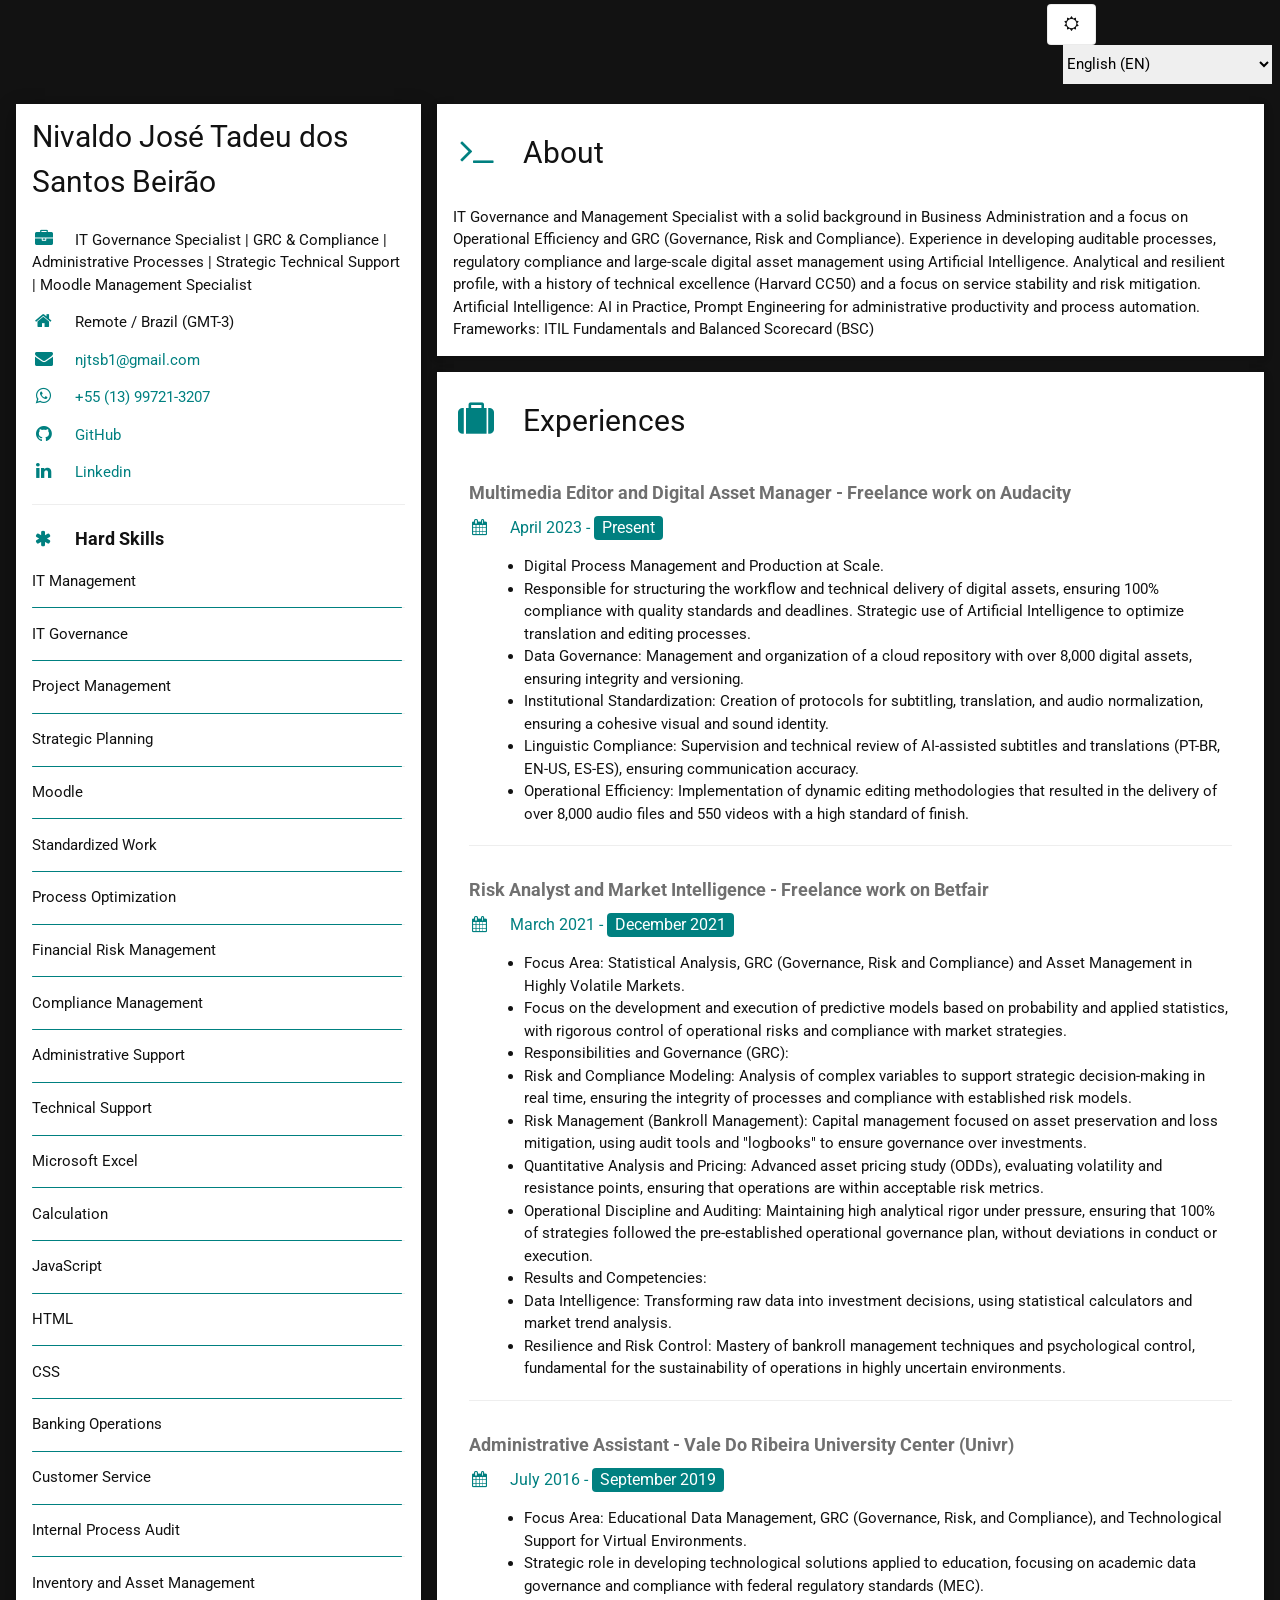
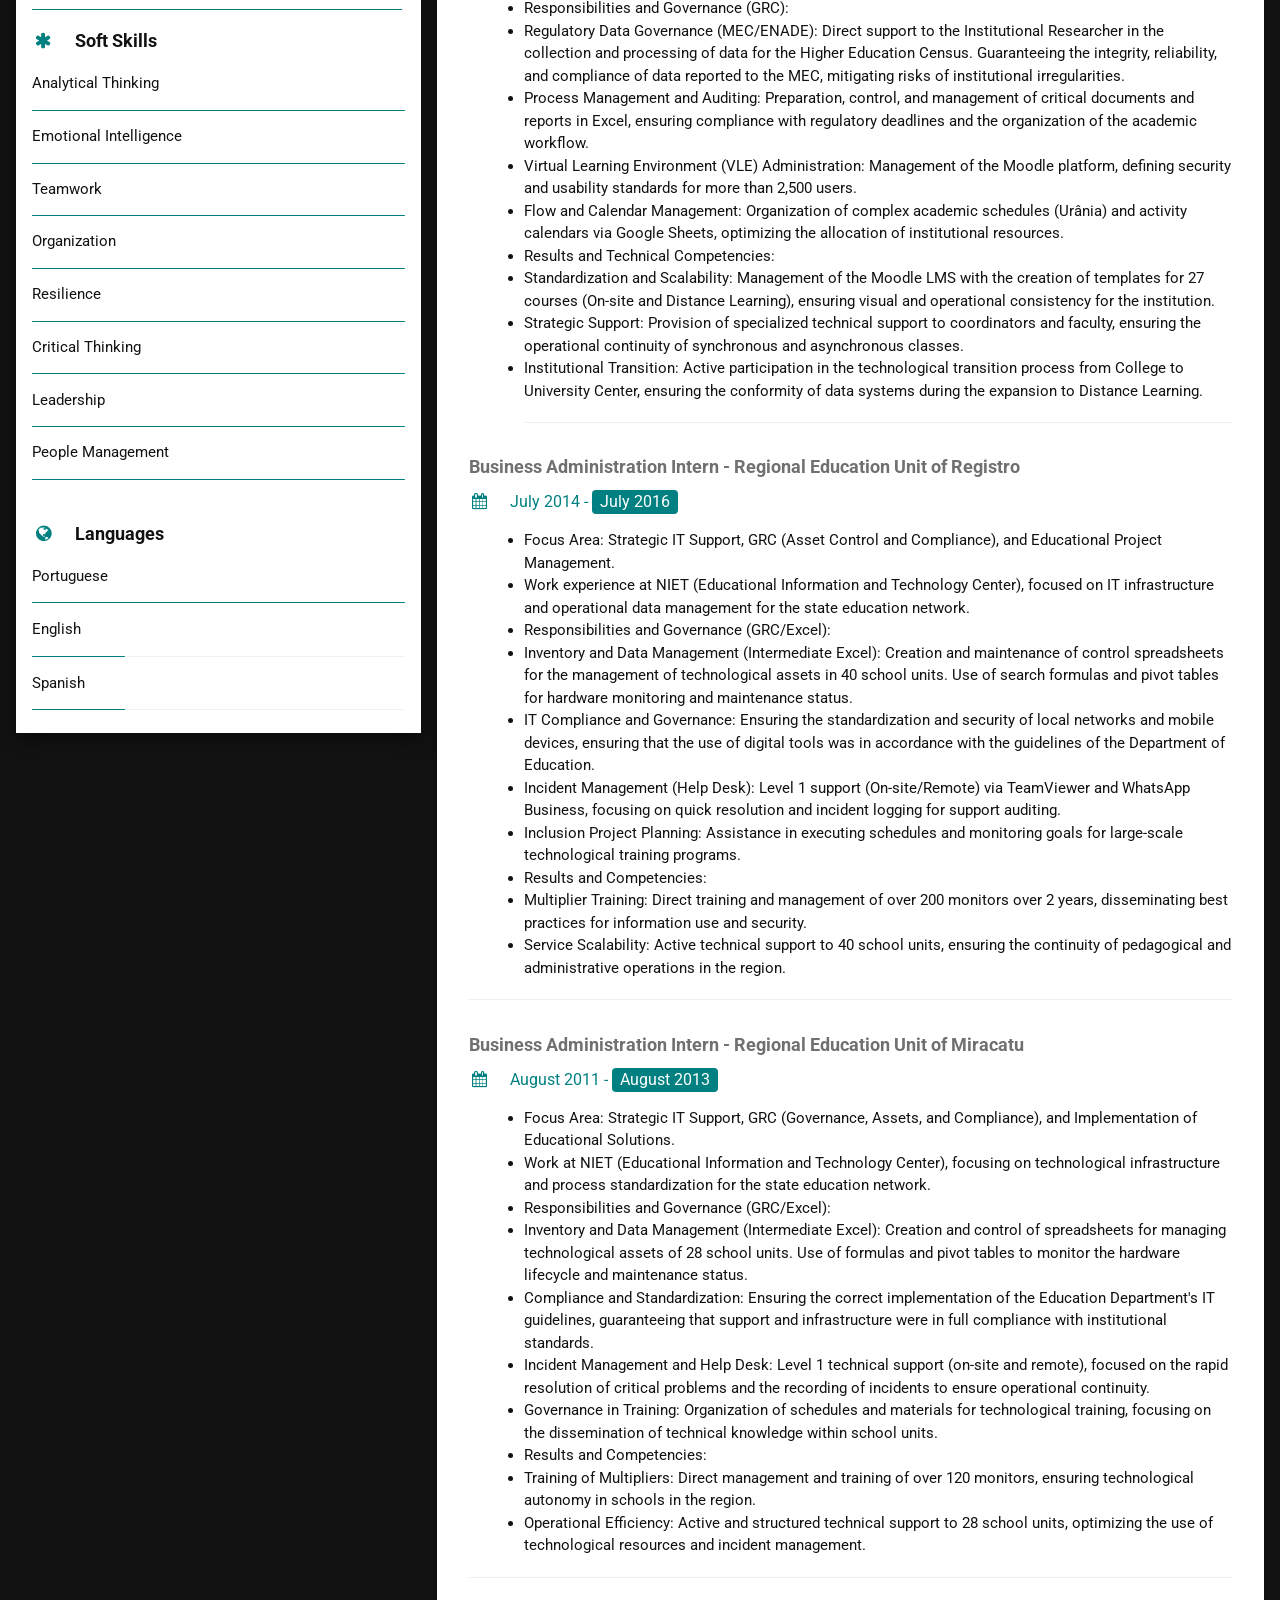
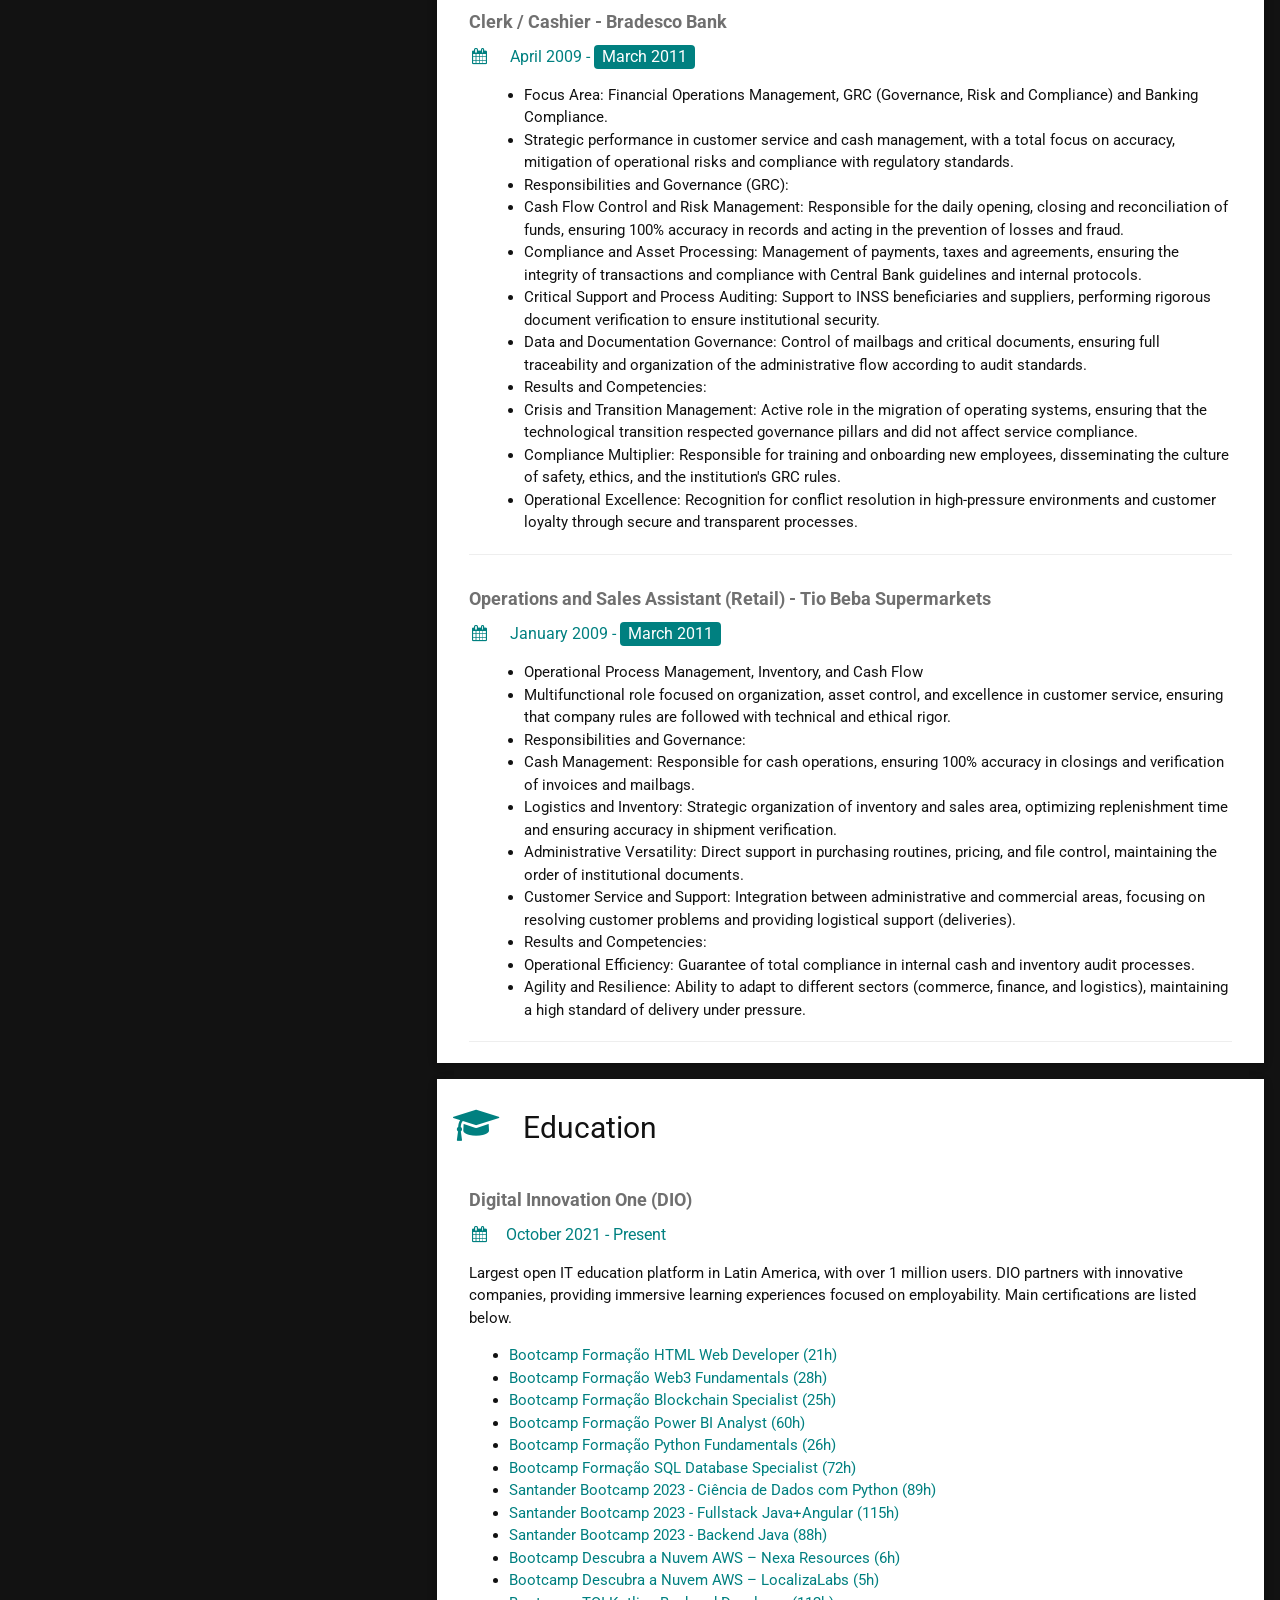
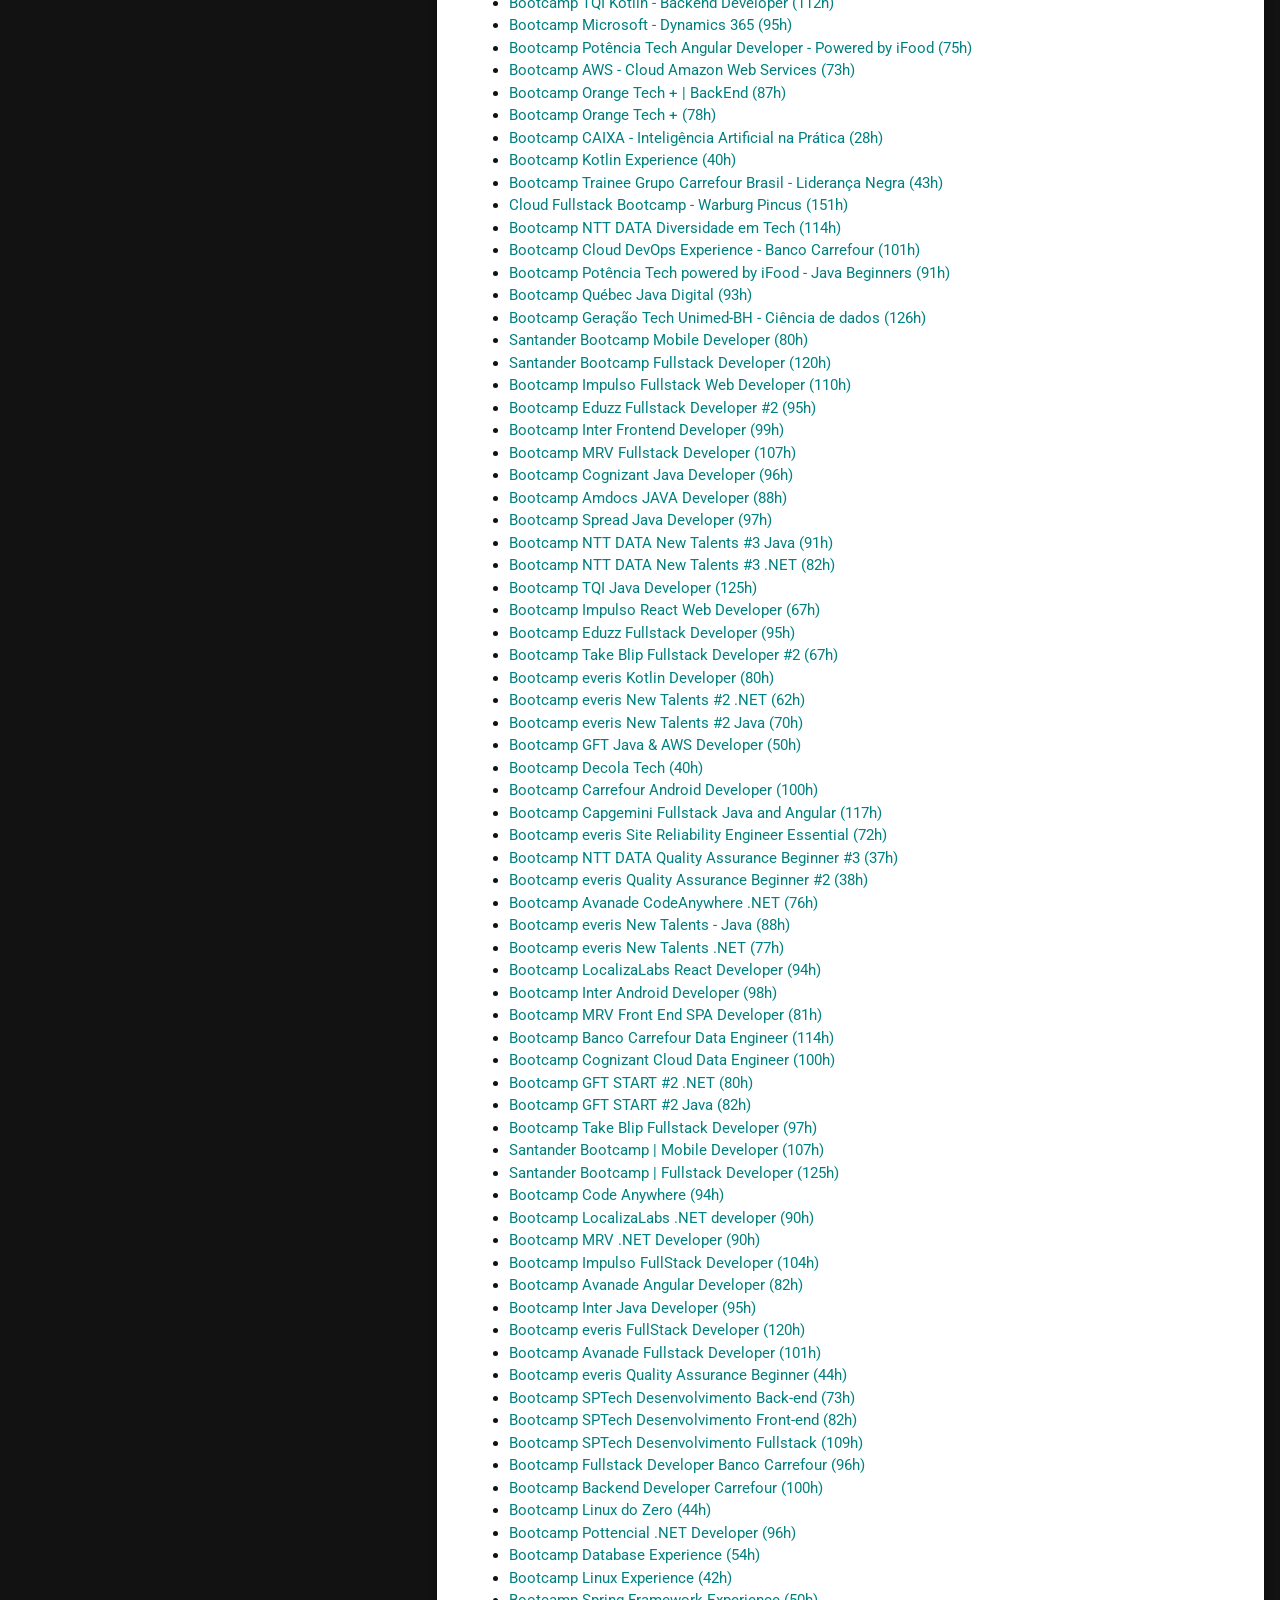
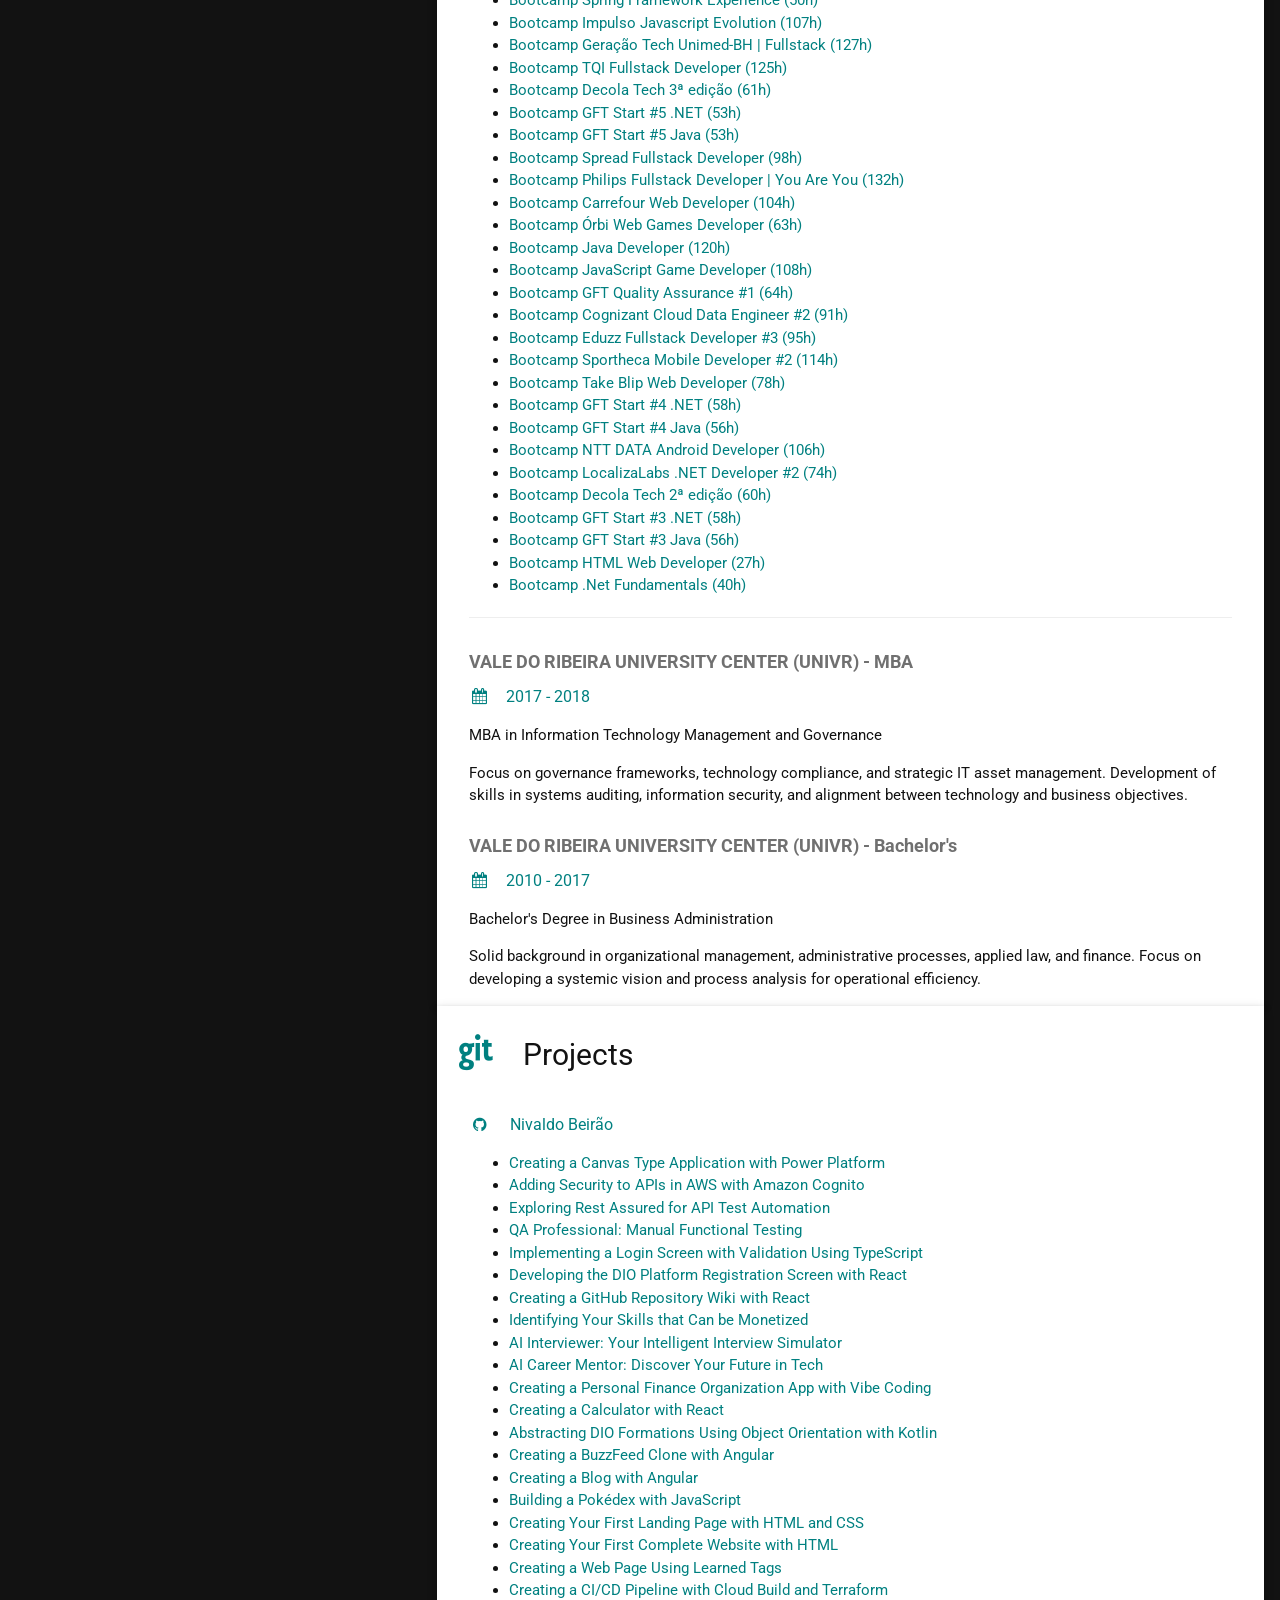
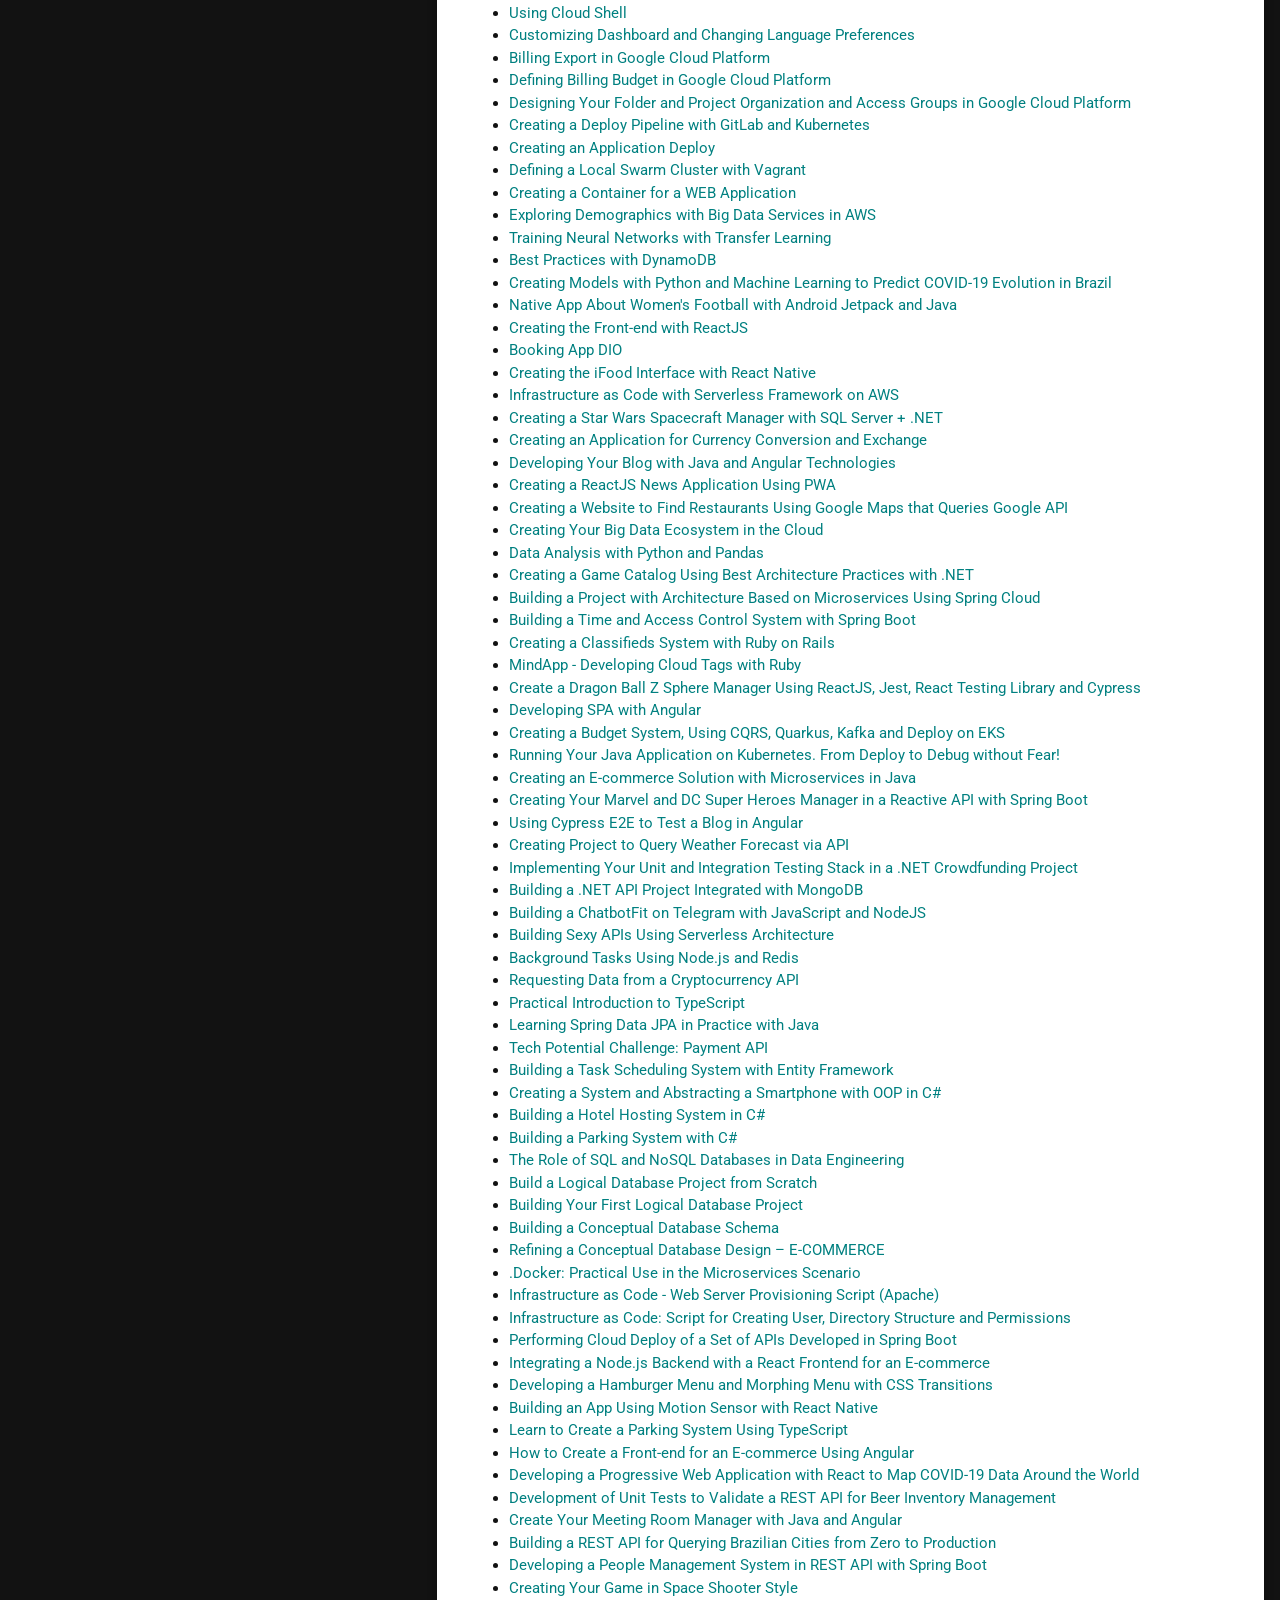
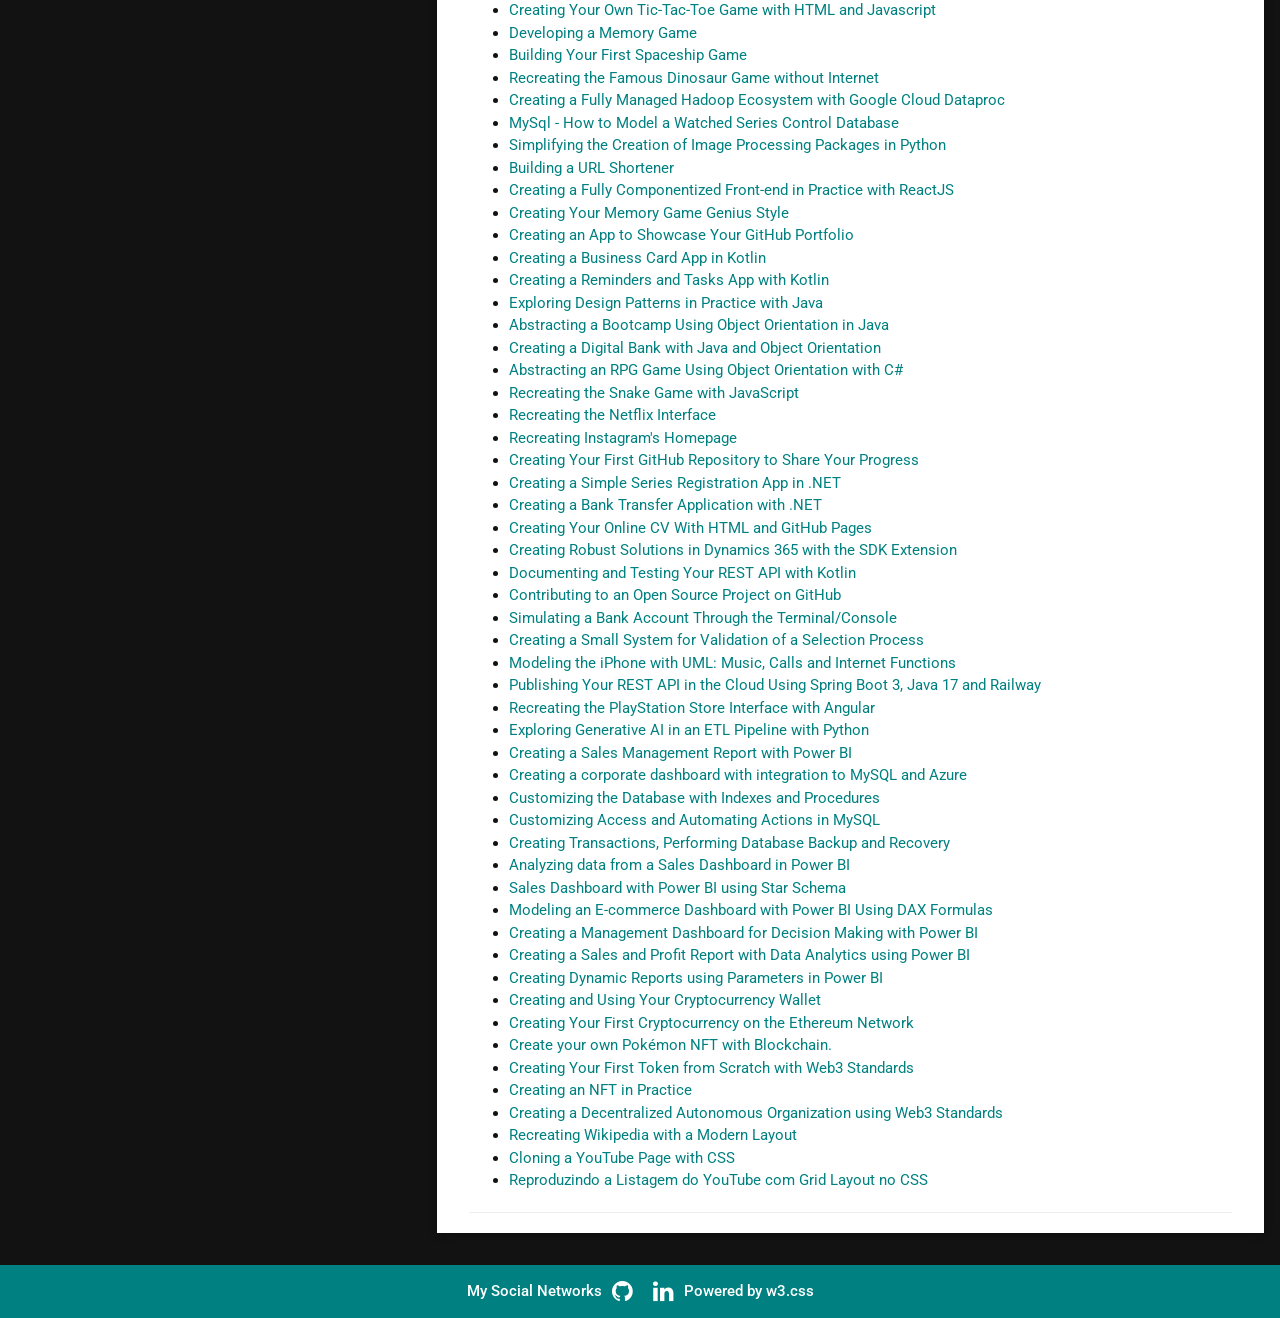
==== commit 39a97269: "adding project - Reproducing a YouTube listing with Grid Layout in CSS" ====
--- a/index.html
+++ b/index.html
@@ -759,6 +759,7 @@
               <li><a href="https://github.com/njtsb1/DAO_Web3_Standards" target="_blank" rel="noopener" data-i18n="projects.github.p141">Criando uma Organização Autônoma Descentralizada nos Padrões Web3</a></li>
               <li><a href="https://github.com/njtsb1/Wikipedia_Modern_Layout" target="_blank" rel="noopener" data-i18n="projects.github.p142">Recriando o Wikipedia com Layout Moderno</a></li>
               <li><a href="https://github.com/njtsb1/Cloning_YouTube_Page_CSS" target="_blank" rel="noopener" data-i18n="projects.github.p143">Clonando a Página do Youtube com CSS</a></li>
+              <li><a href="https://github.com/njtsb1/Reproducing_YouTube_listing_Grid_Layout_CSS" target="_blank" rel="noopener" data-i18n="projects.github.p144">Reproduzindo a Listagem do YouTube com Grid Layout no CSS</a></li>
             </ul>
             <hr>
           </div>
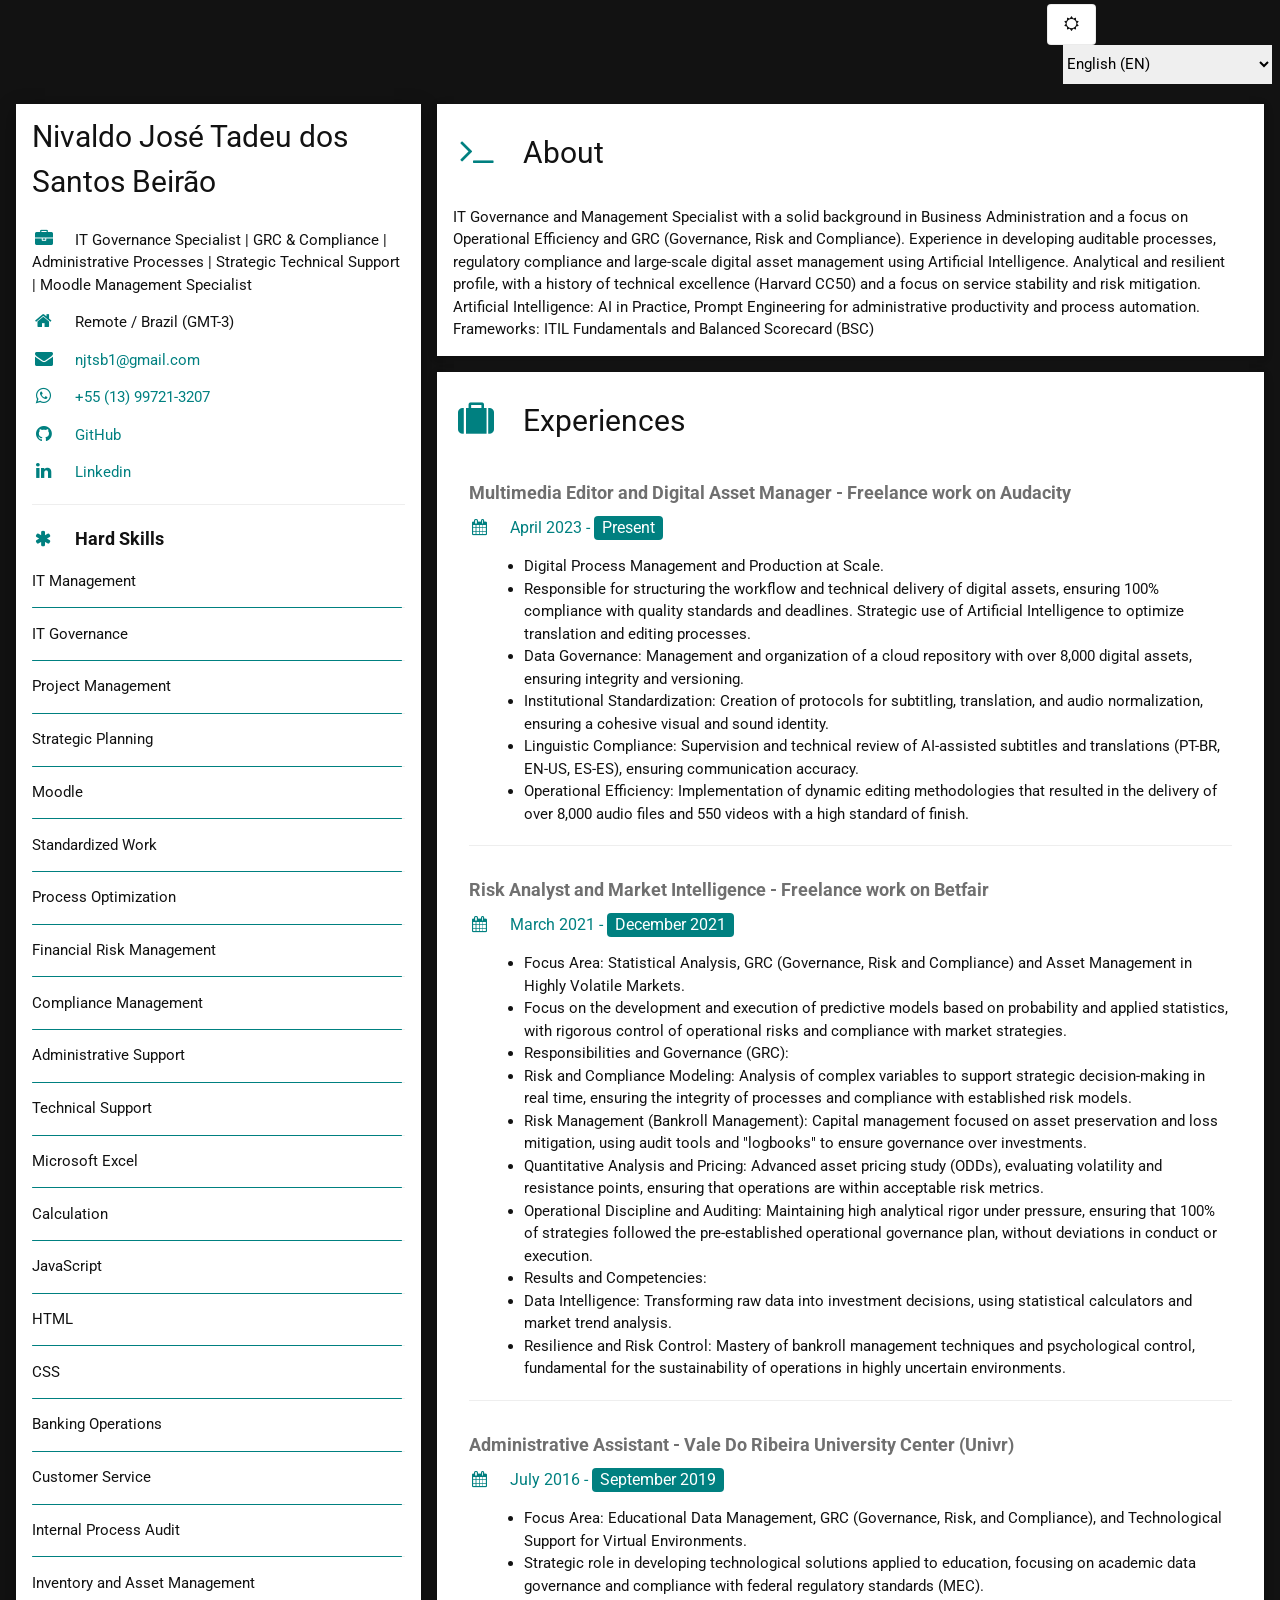
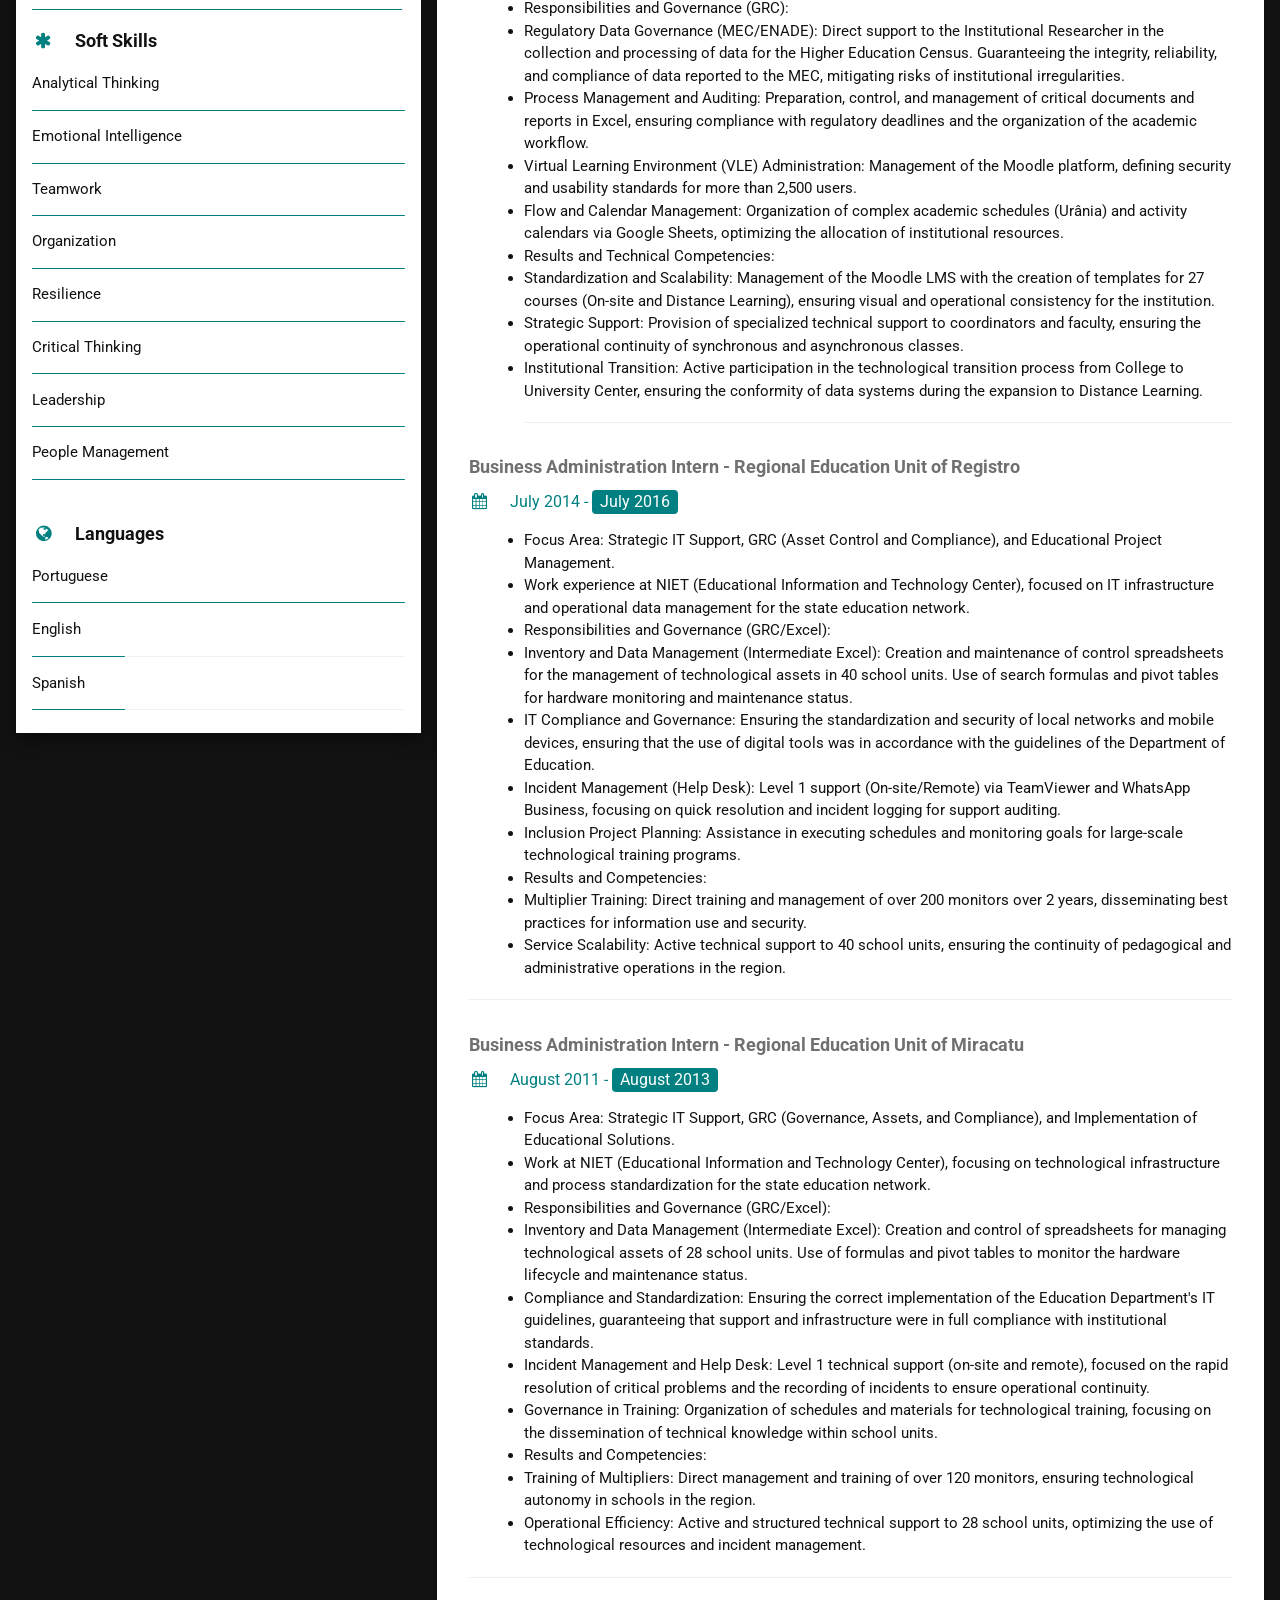
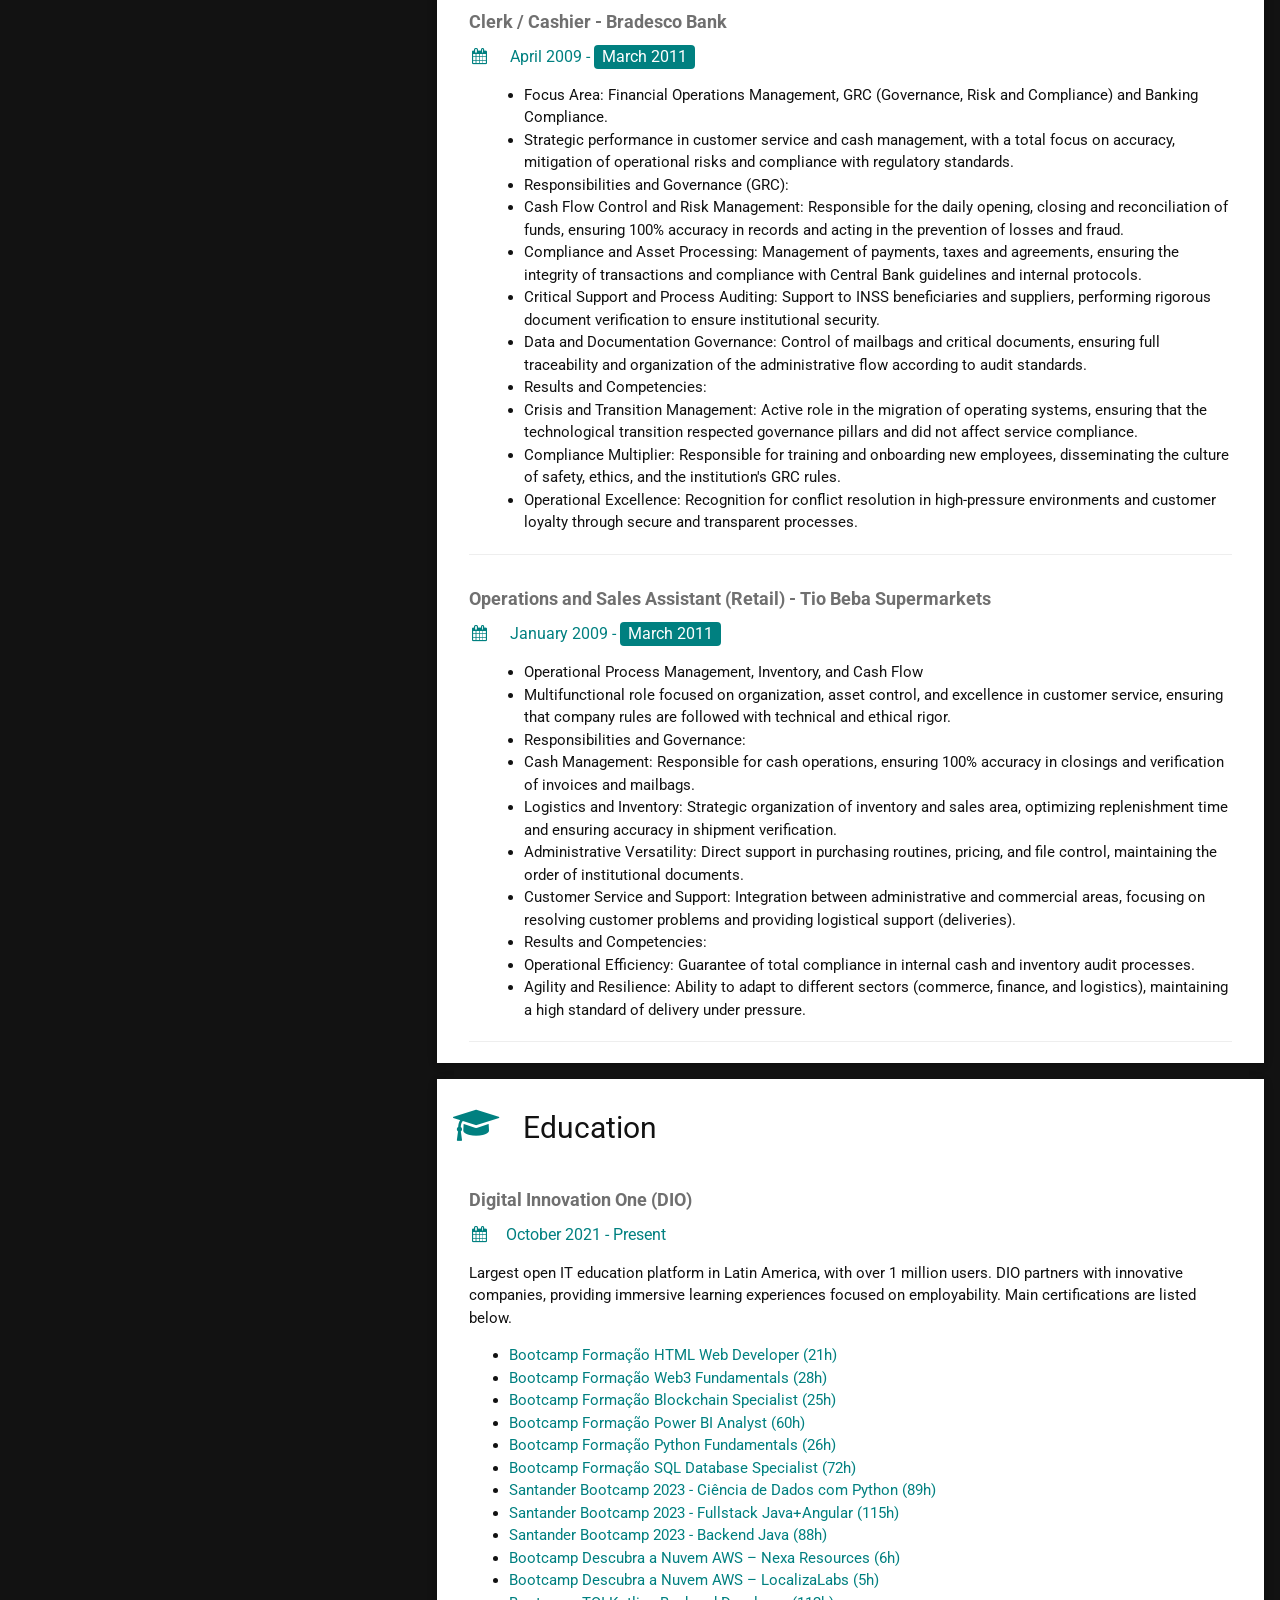
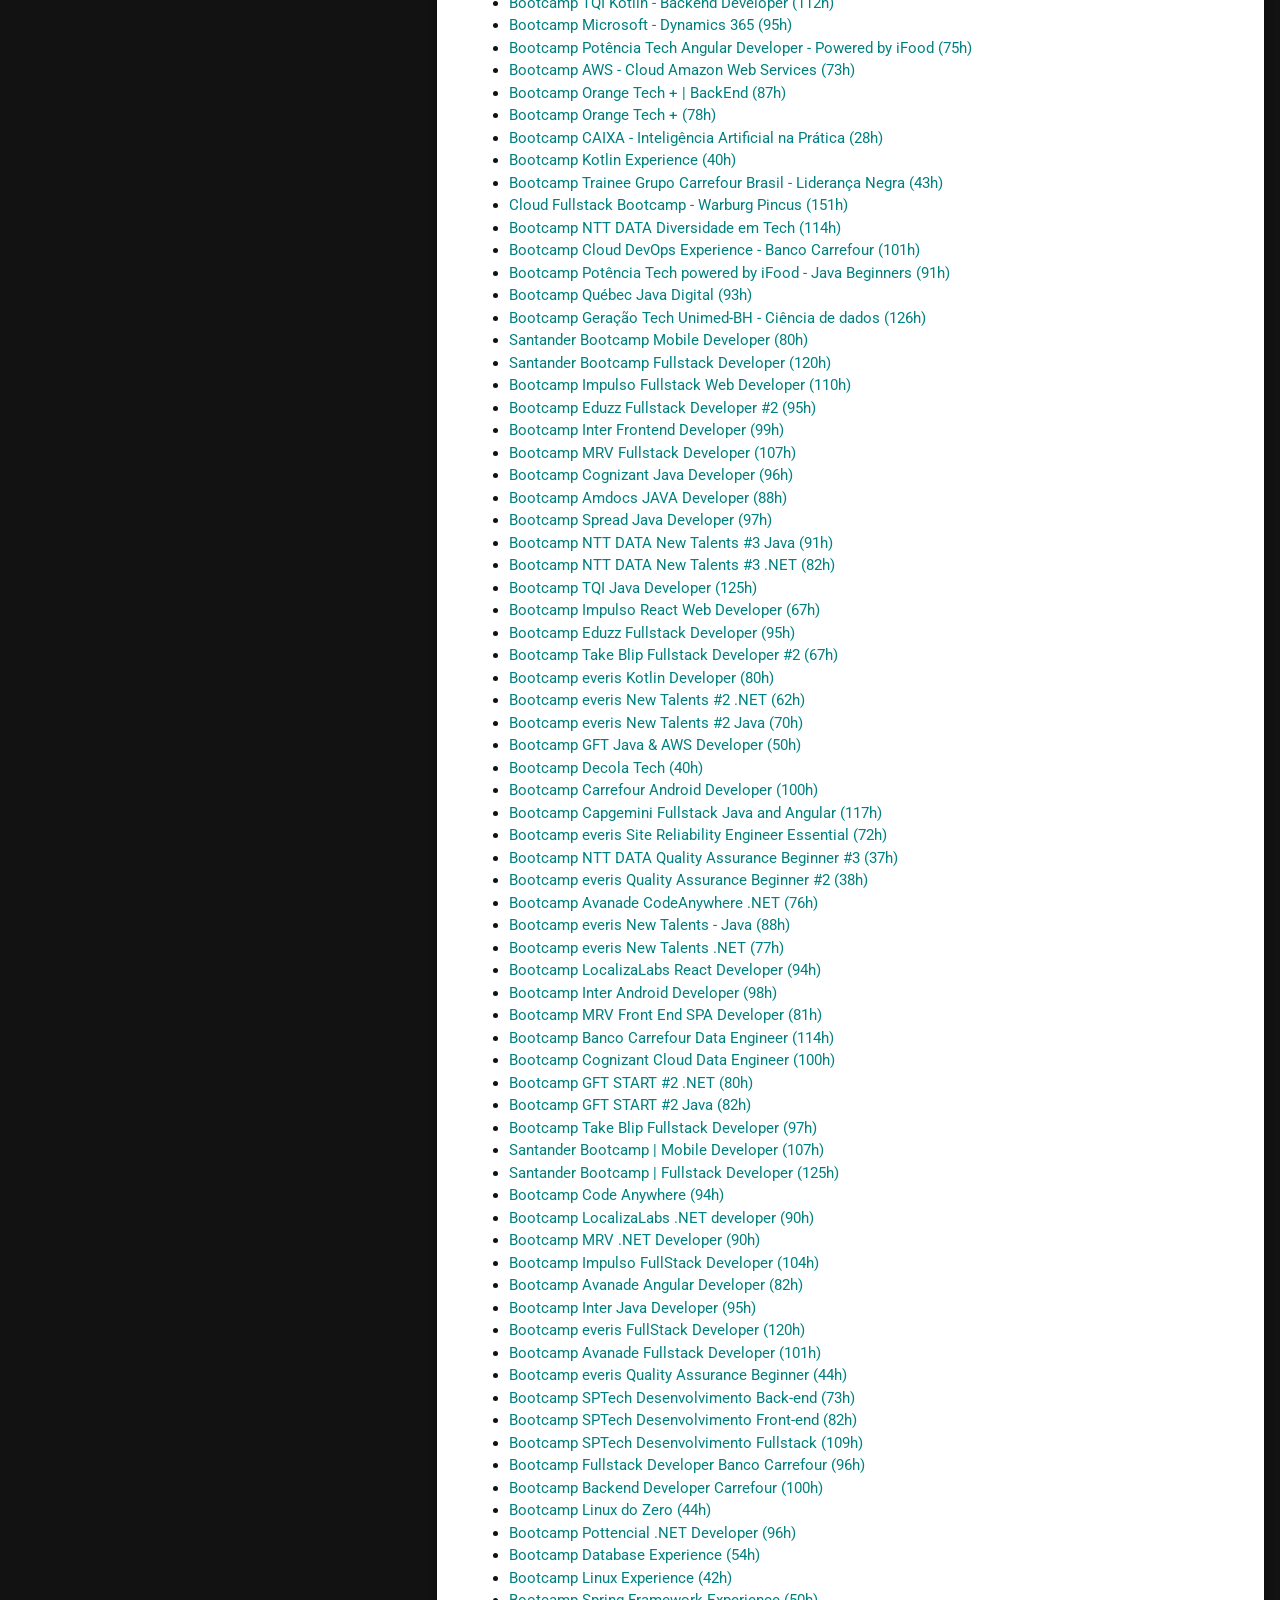
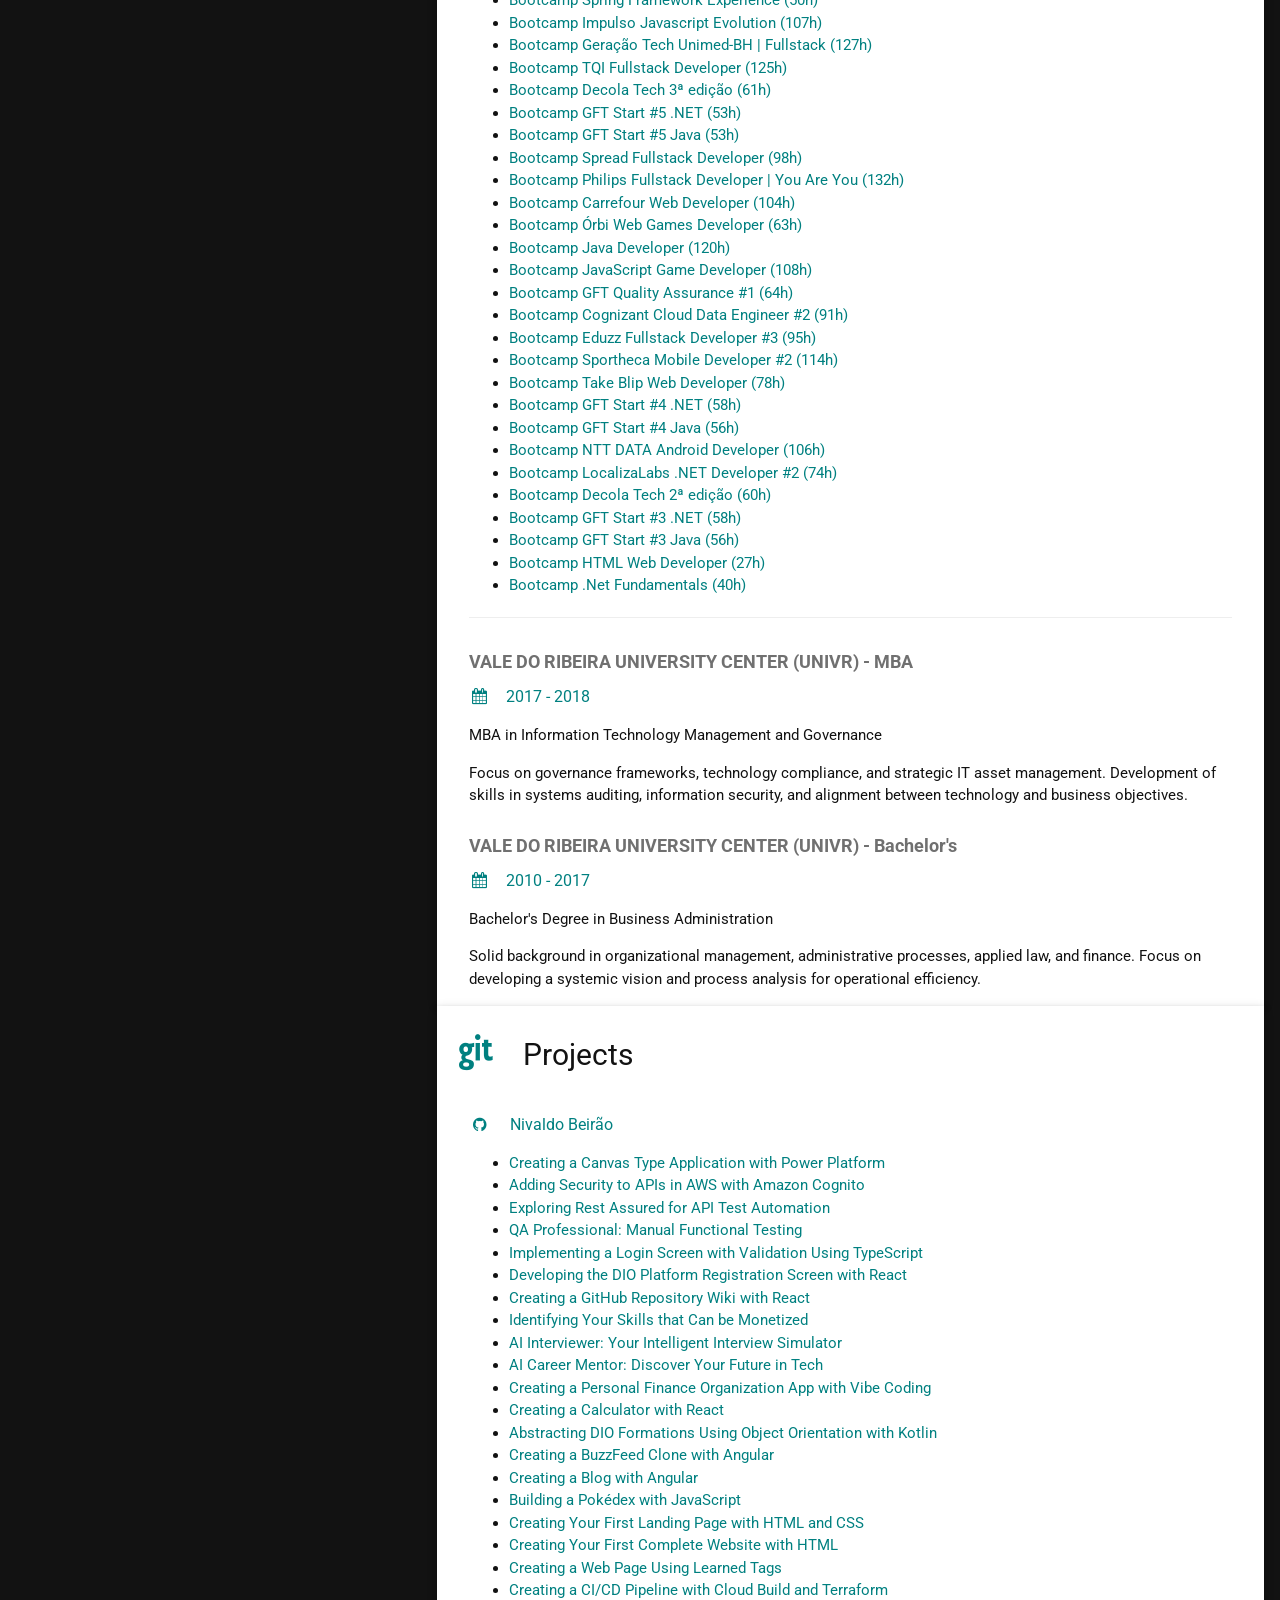
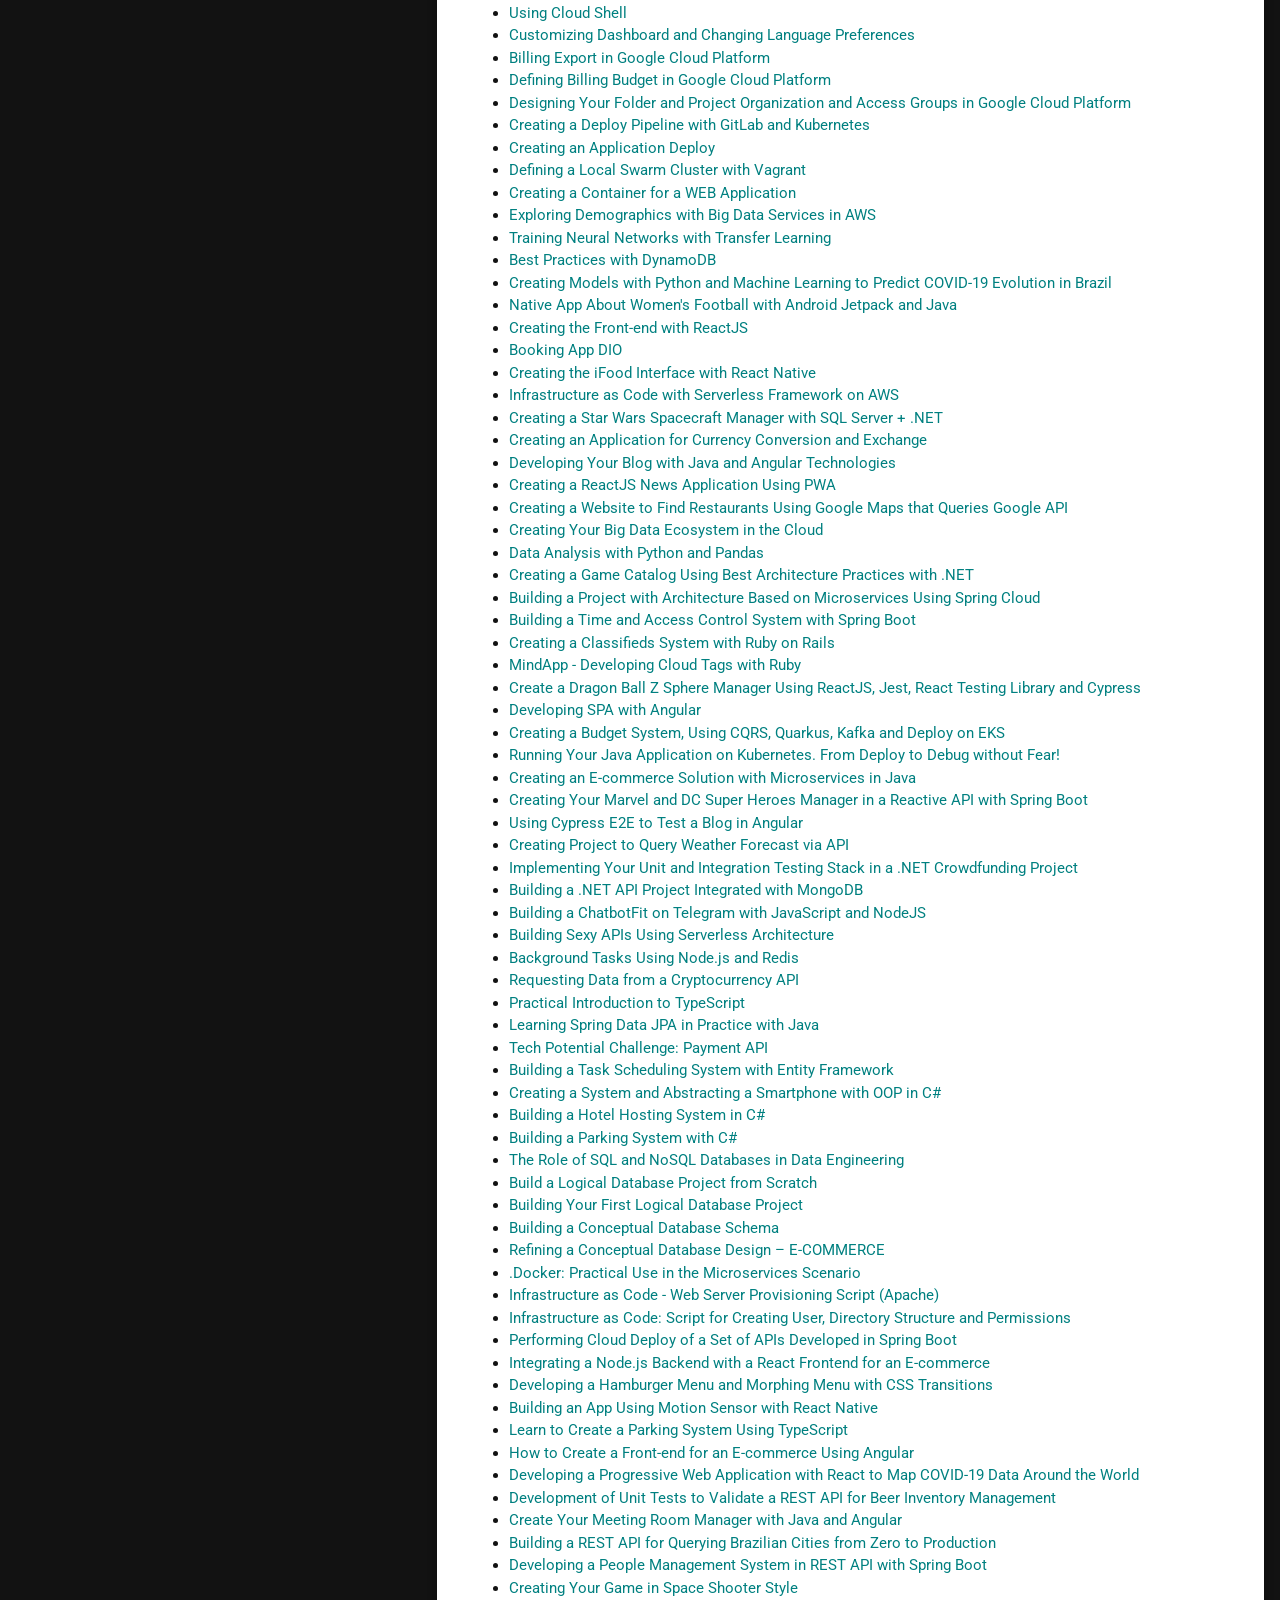
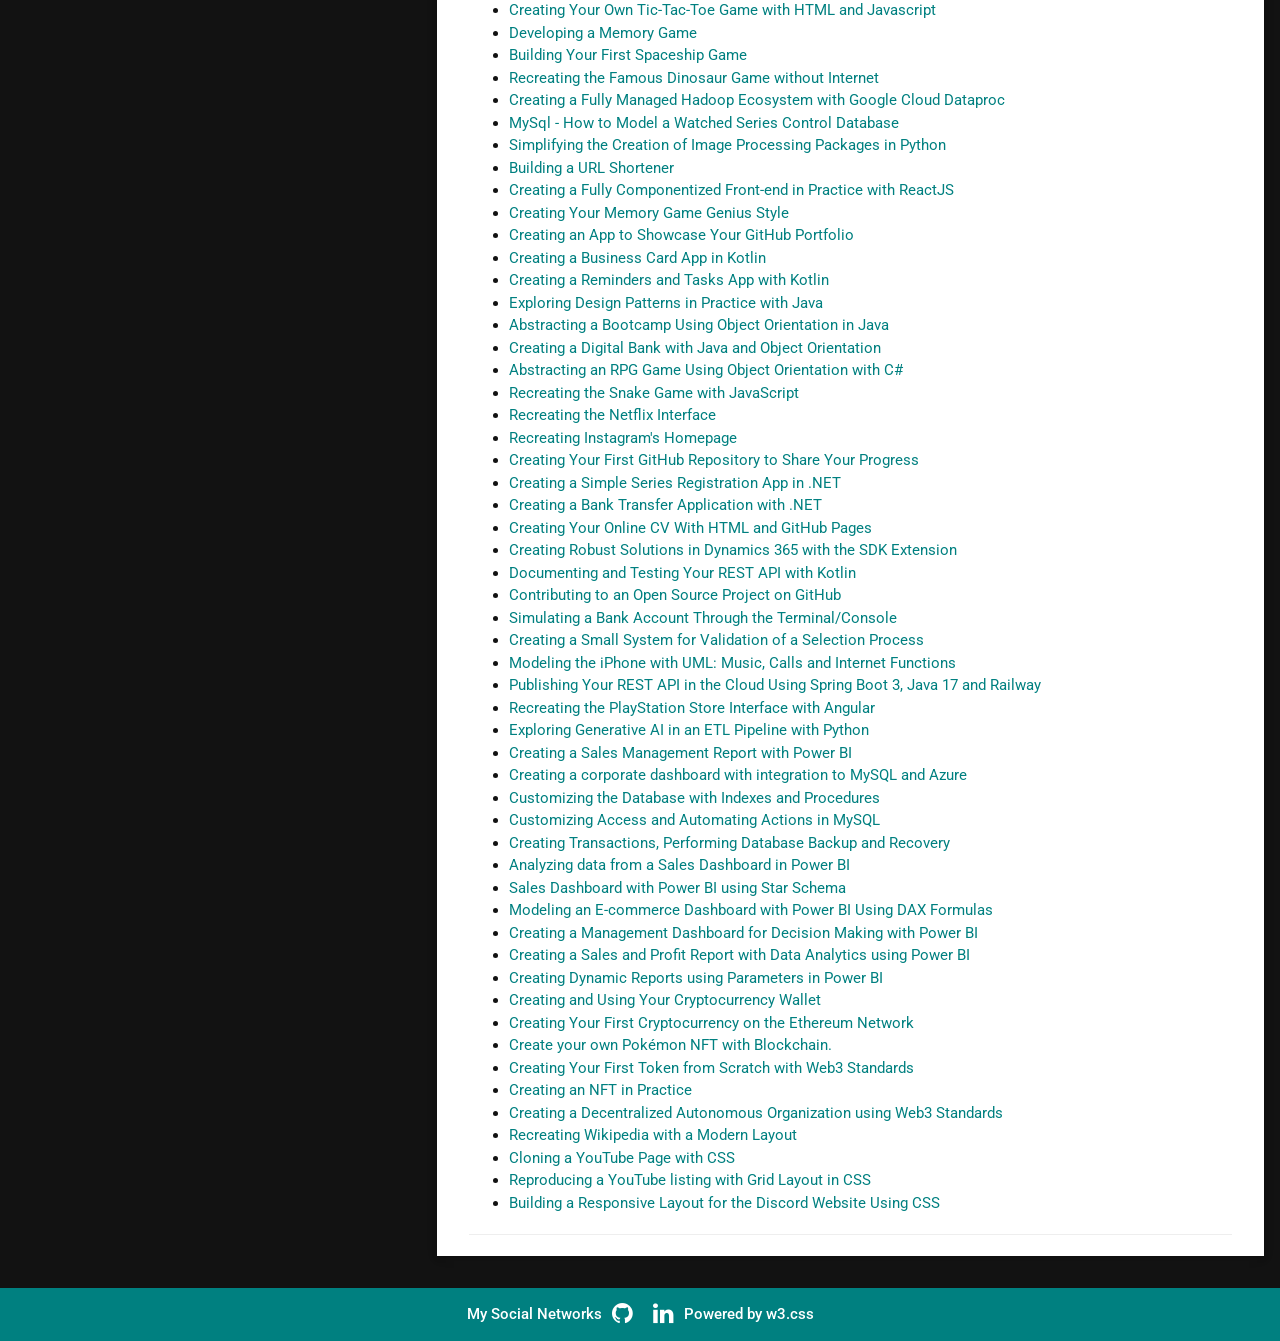
==== commit a0bca0de: "adding project - Building a Responsive Layout for the Discord Website Using CSS" ====
--- a/index.html
+++ b/index.html
@@ -760,6 +760,7 @@
               <li><a href="https://github.com/njtsb1/Wikipedia_Modern_Layout" target="_blank" rel="noopener" data-i18n="projects.github.p142">Recriando o Wikipedia com Layout Moderno</a></li>
               <li><a href="https://github.com/njtsb1/Cloning_YouTube_Page_CSS" target="_blank" rel="noopener" data-i18n="projects.github.p143">Clonando a Página do Youtube com CSS</a></li>
               <li><a href="https://github.com/njtsb1/Reproducing_YouTube_listing_Grid_Layout_CSS" target="_blank" rel="noopener" data-i18n="projects.github.p144">Reproduzindo a Listagem do YouTube com Grid Layout no CSS</a></li>
+              <li><a href="https://github.com/njtsb1/Responsive_Layout_Discord_Website_CSS" target="_blank" rel="noopener" data-i18n="projects.github.p145">Construindo um Layout Responsivo Para o Site do Discord Com CSS</a></li>
             </ul>
             <hr>
           </div>
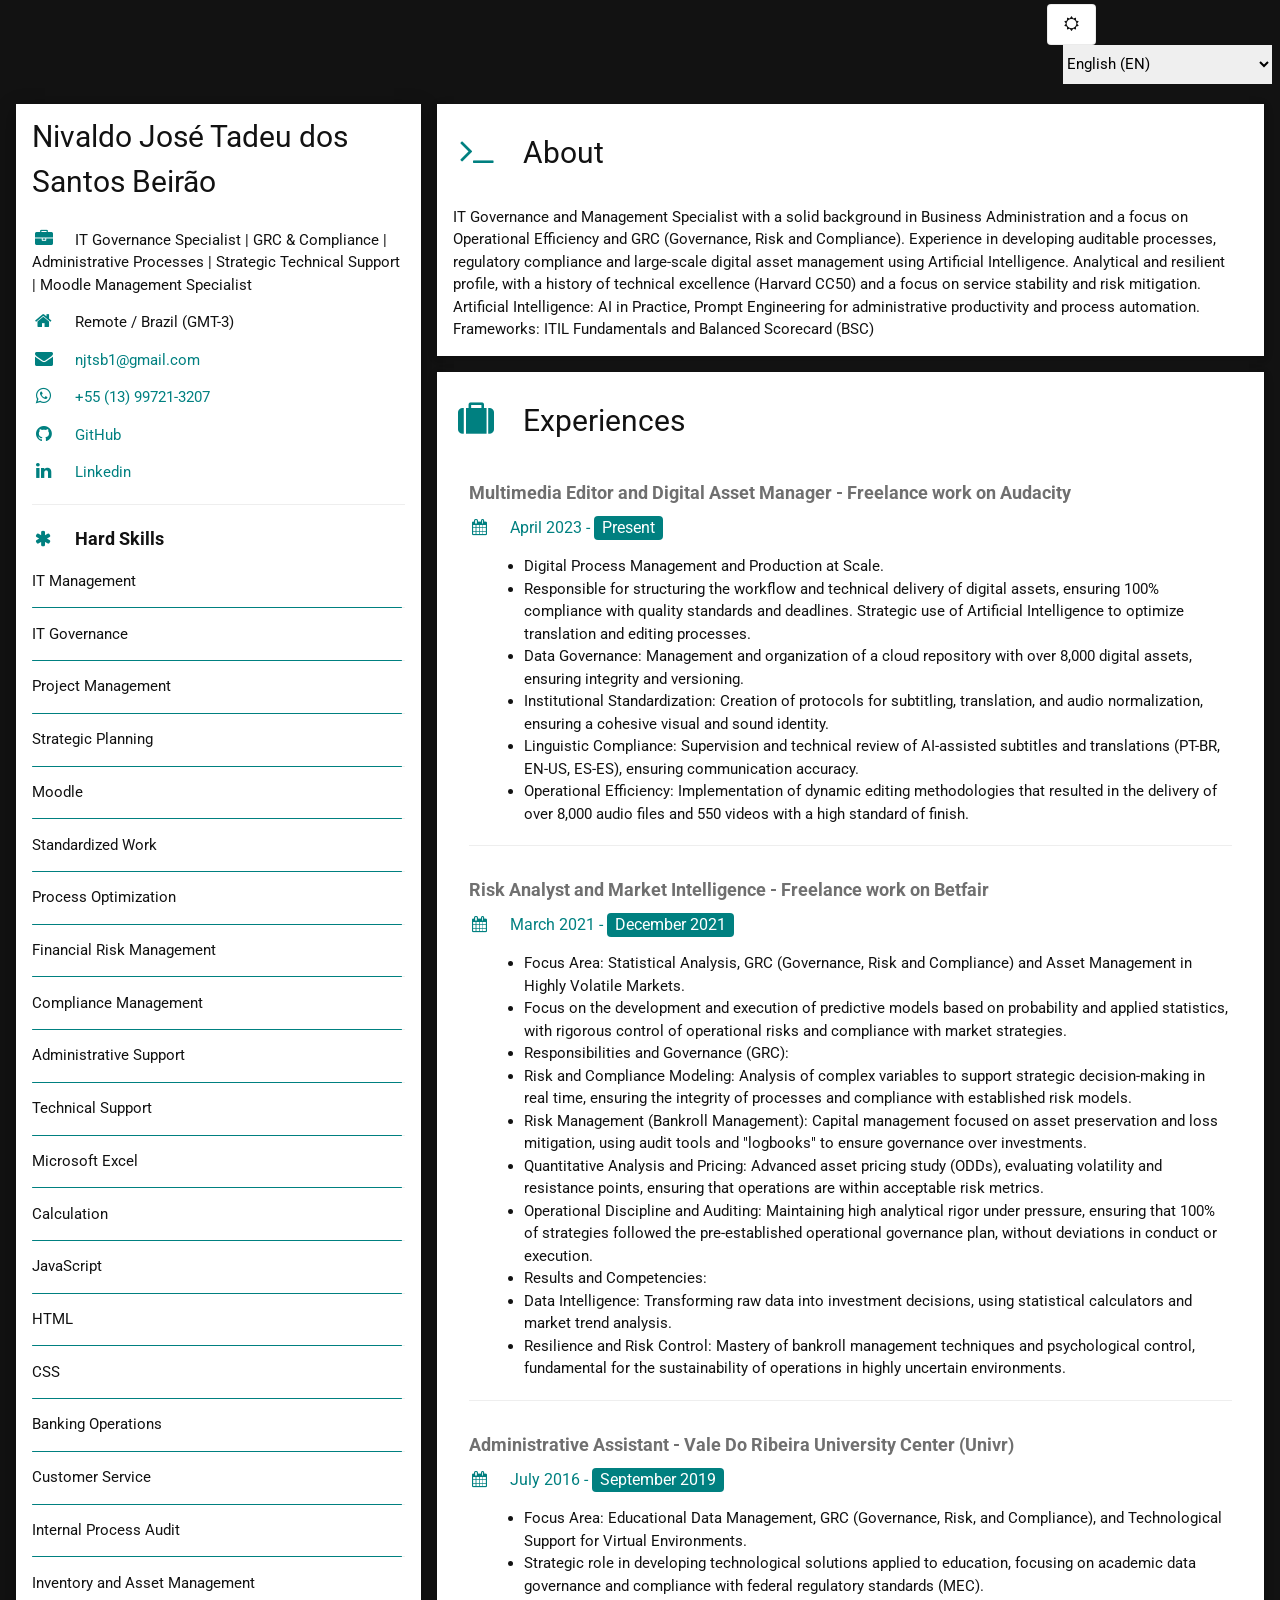
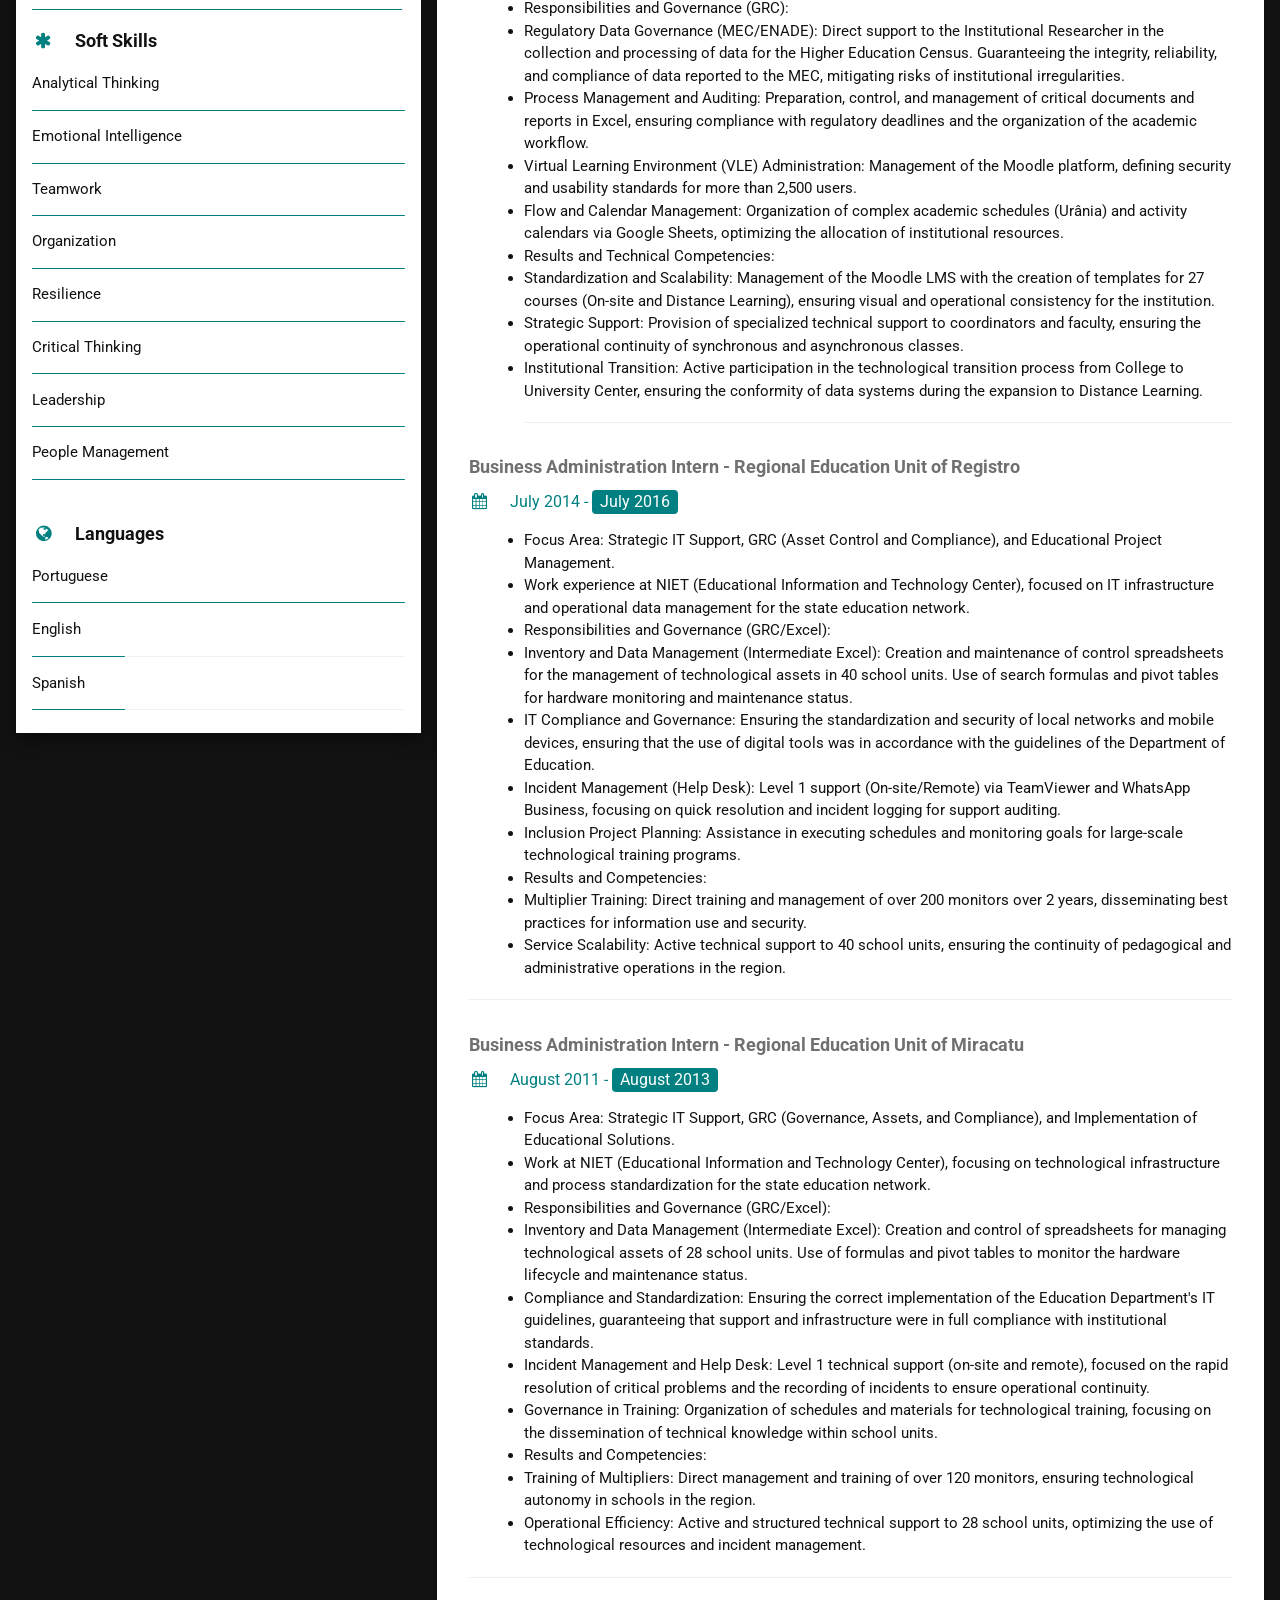
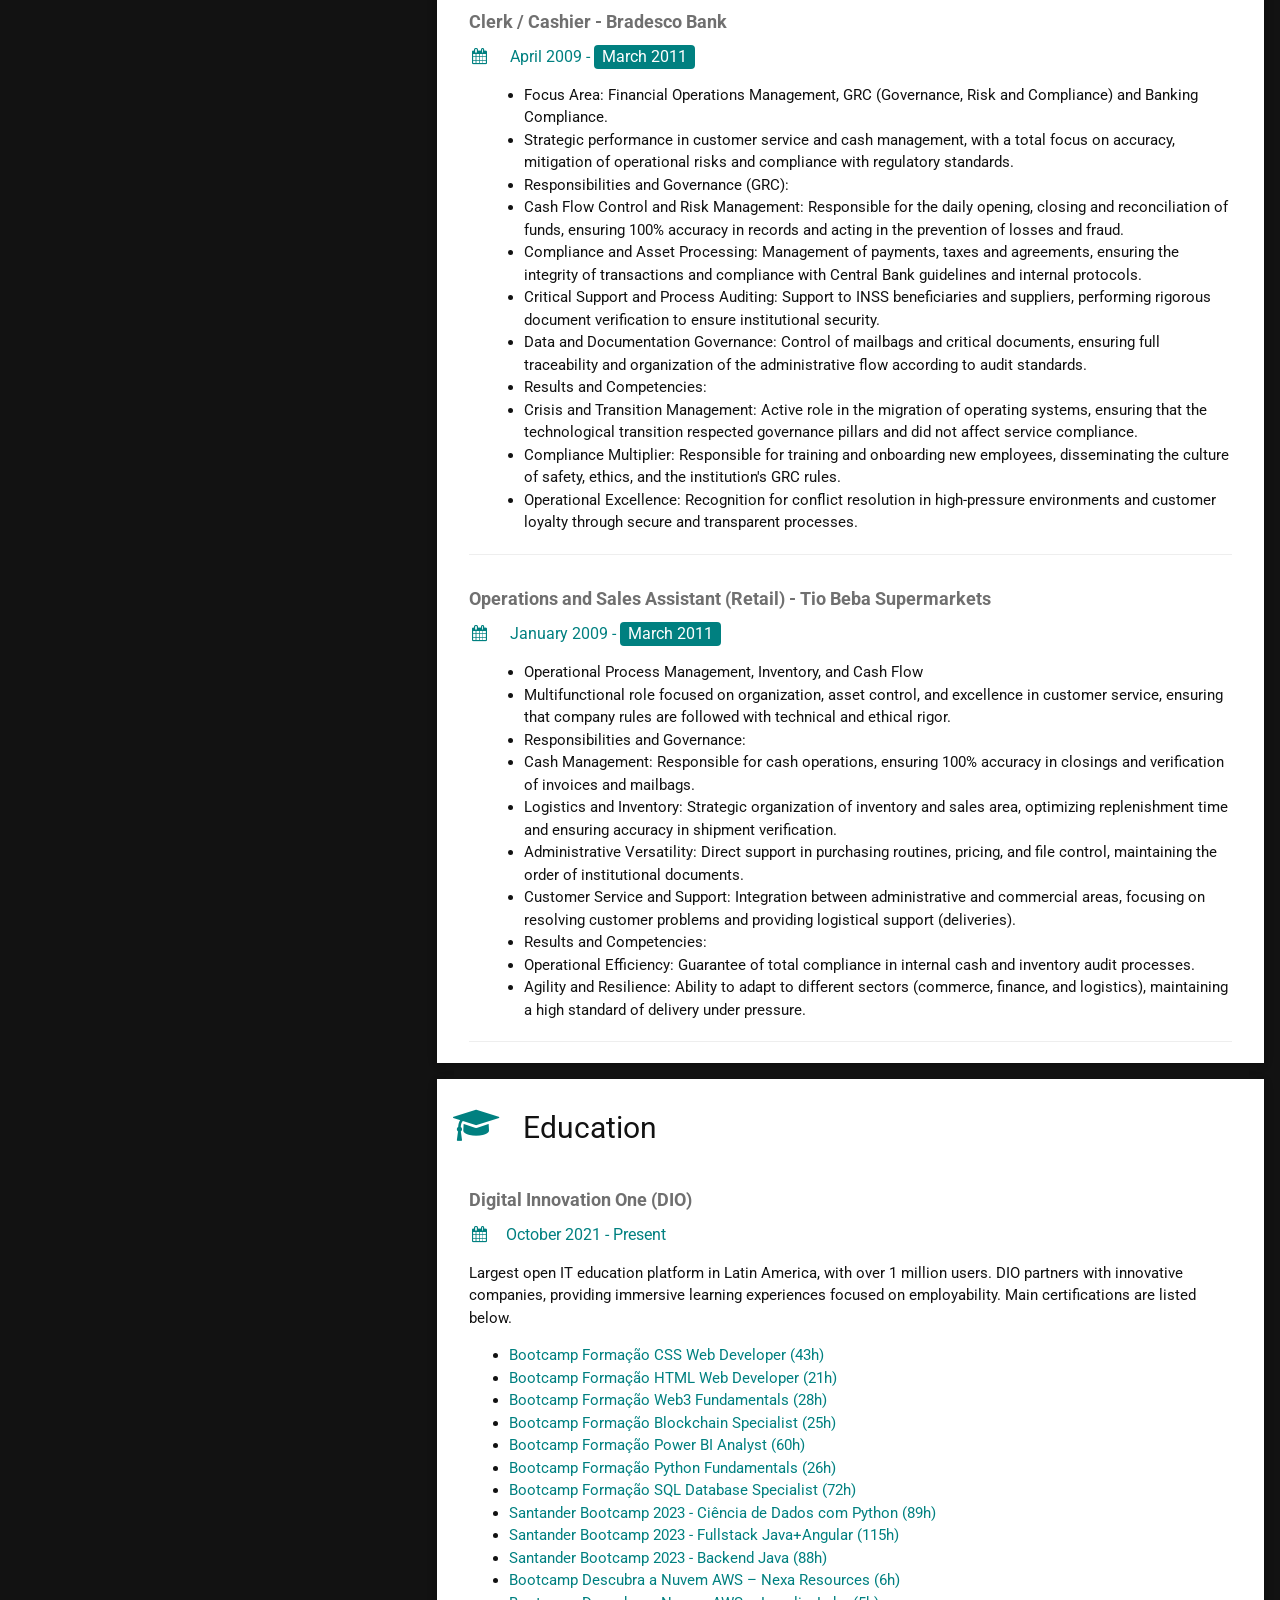
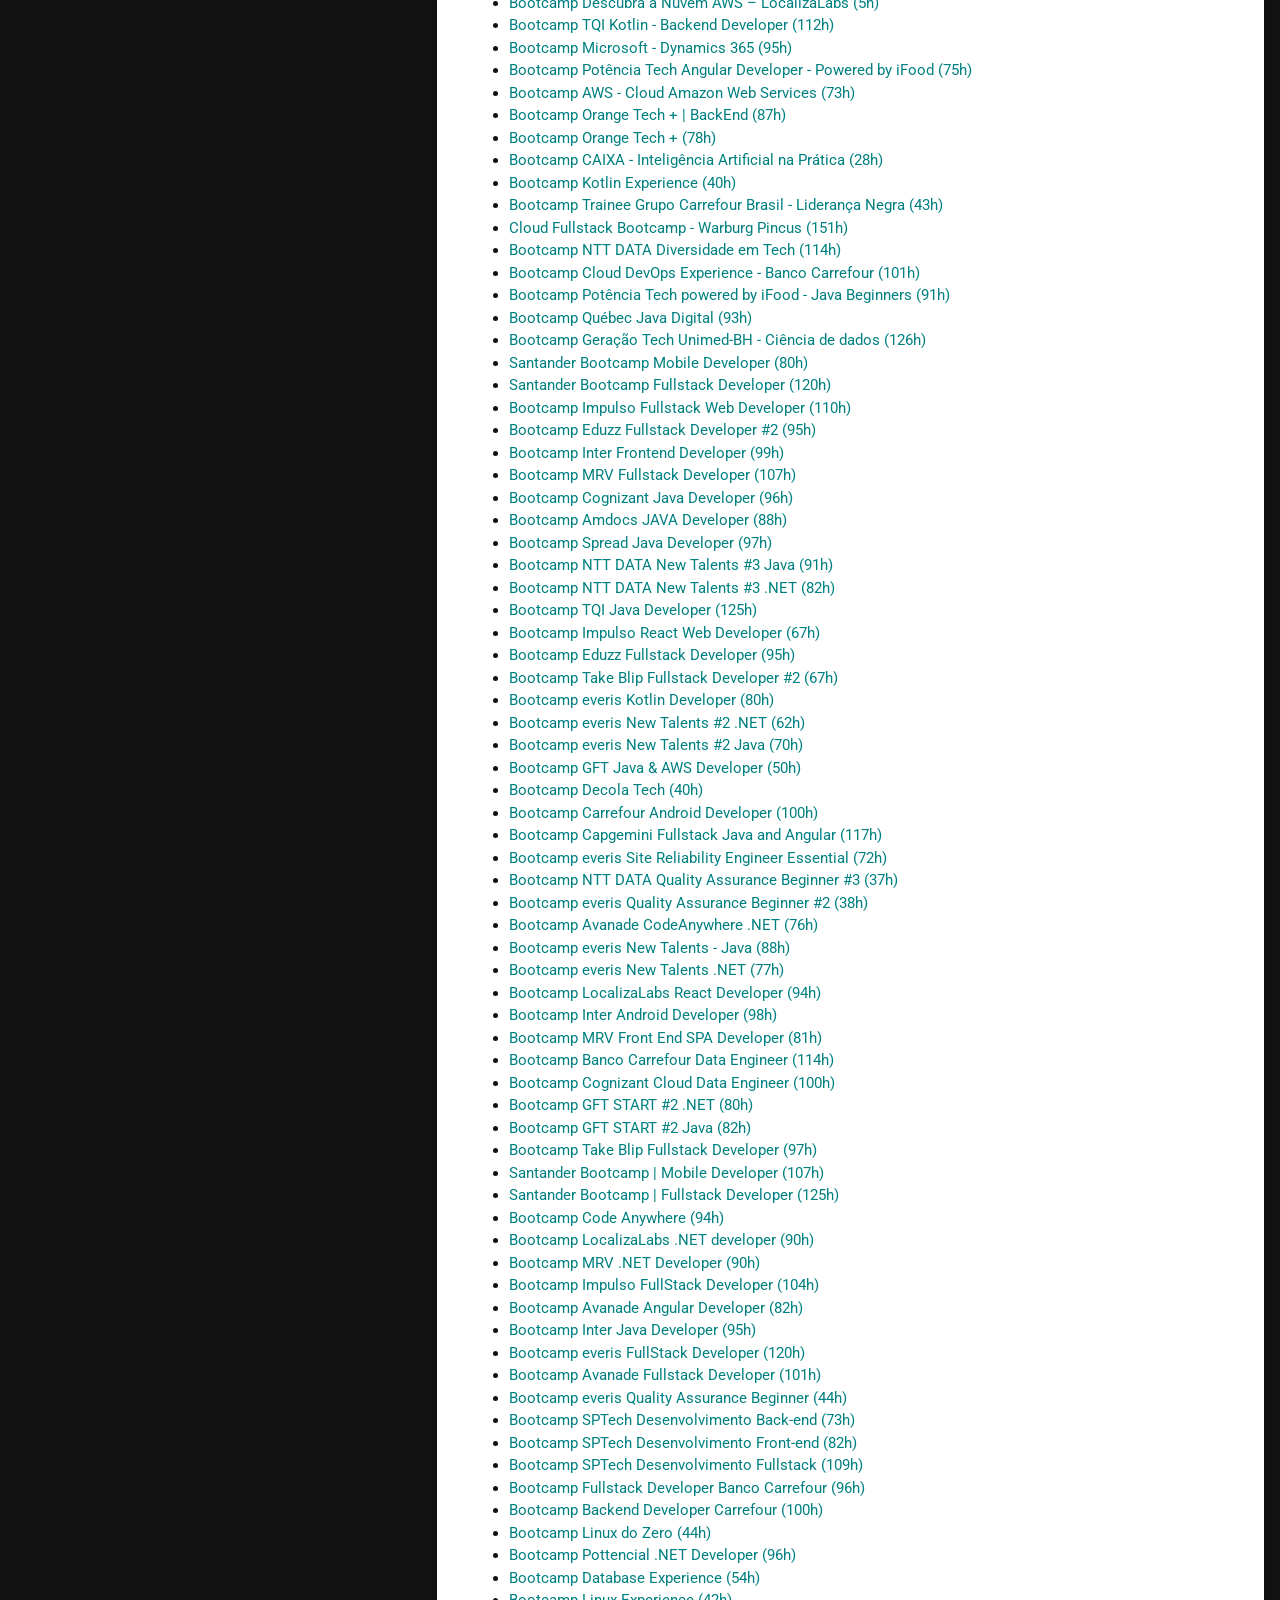
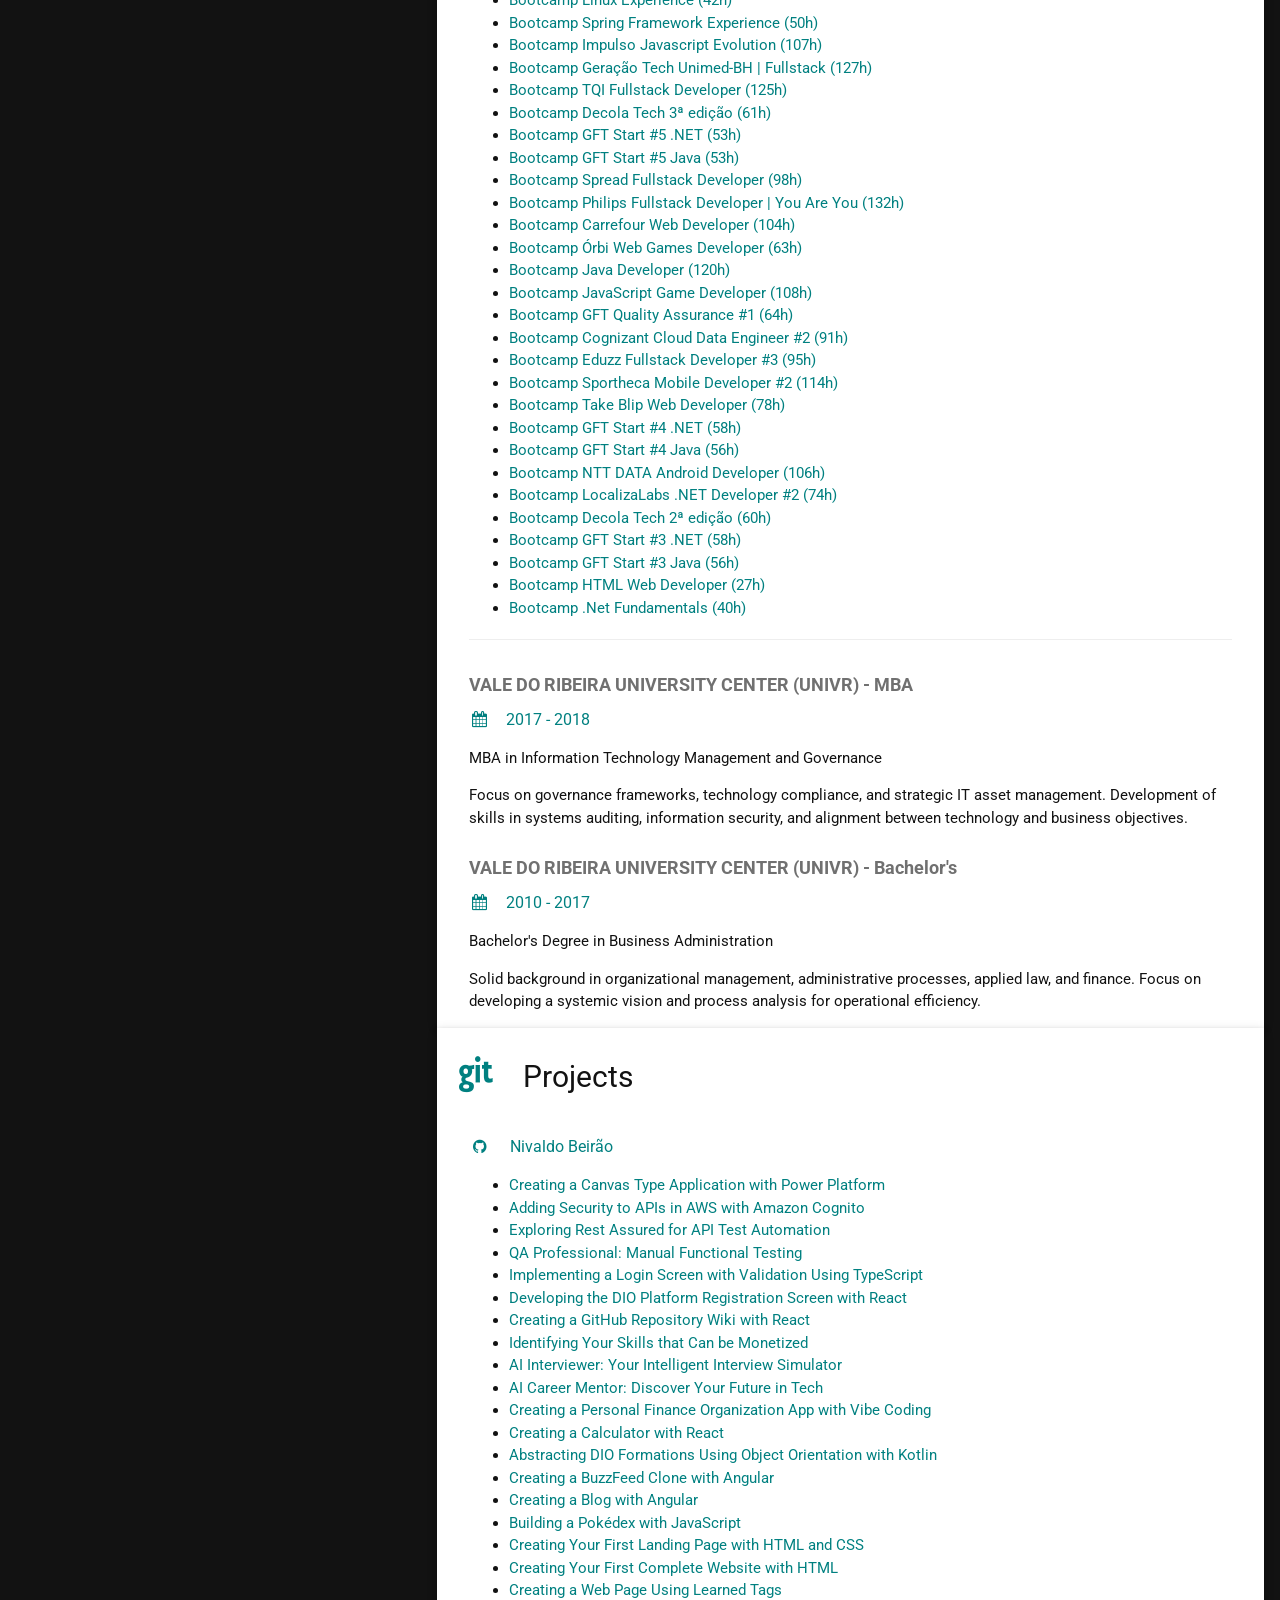
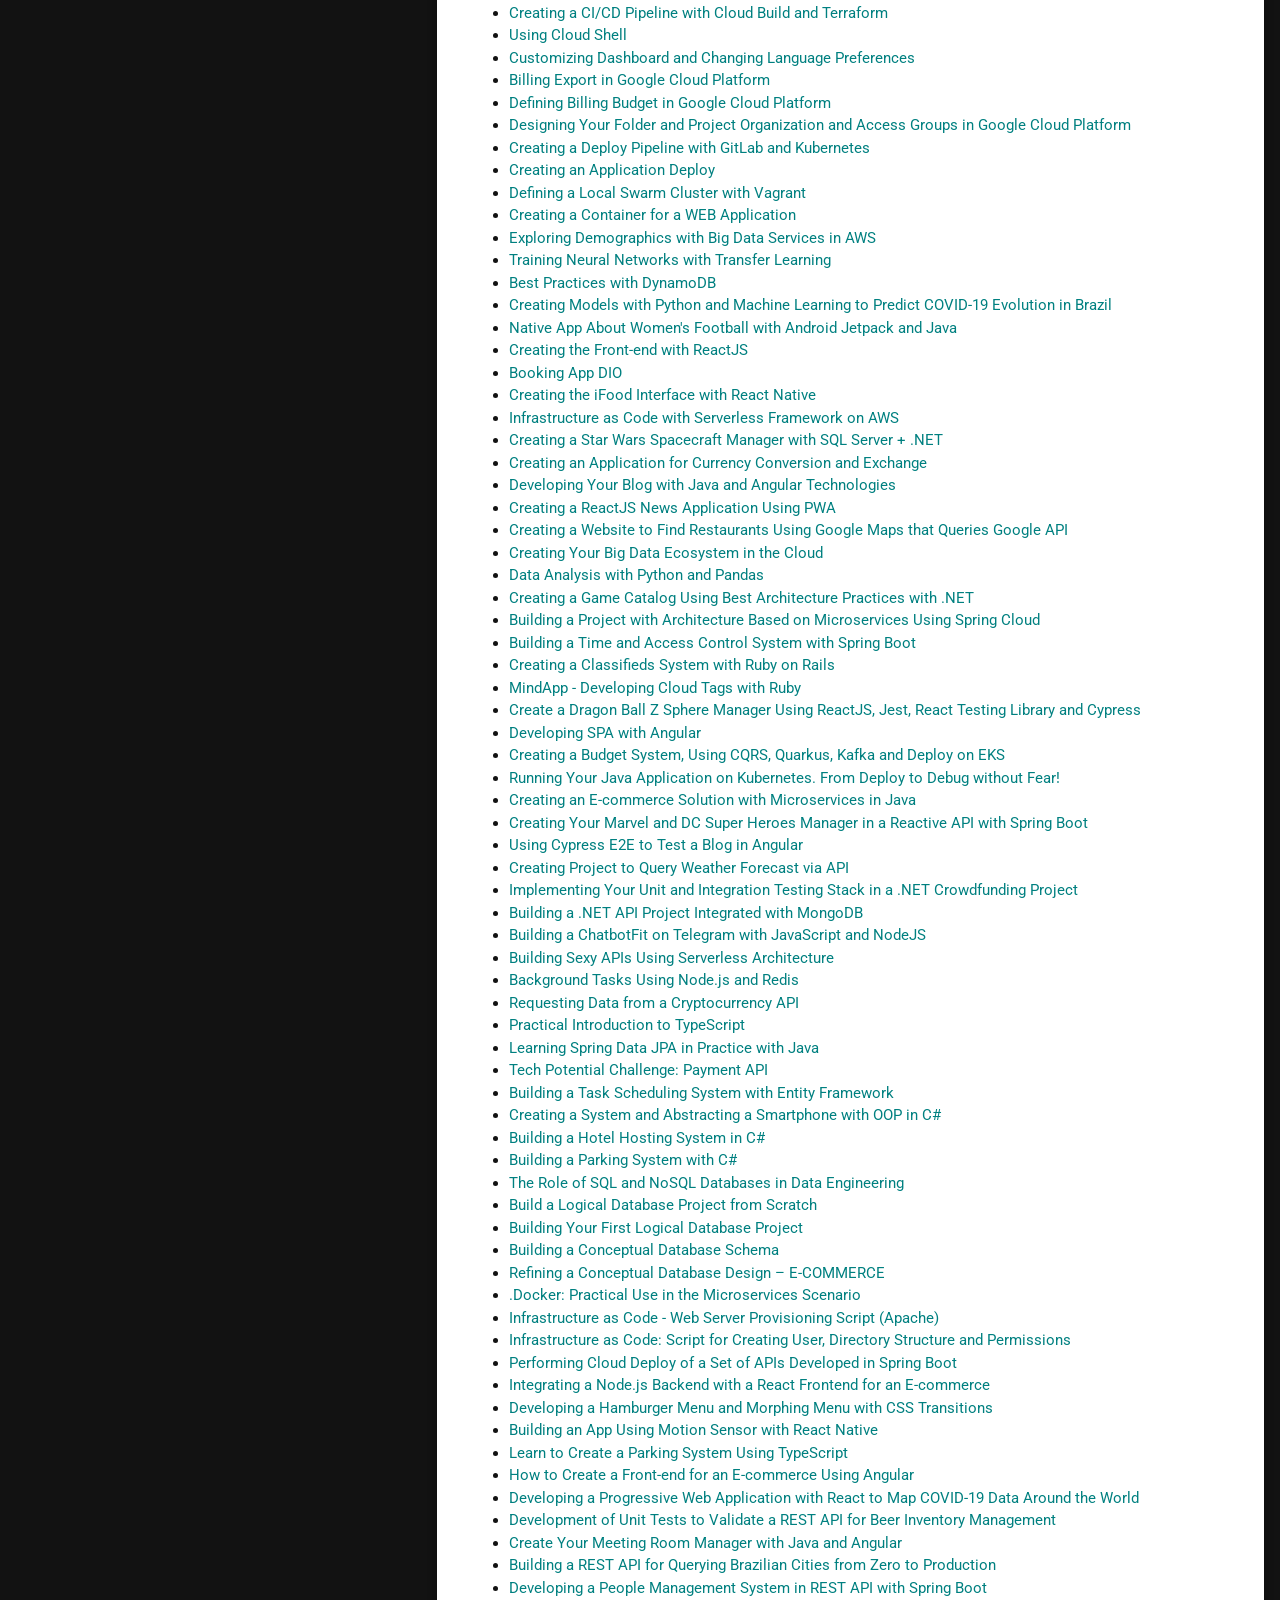
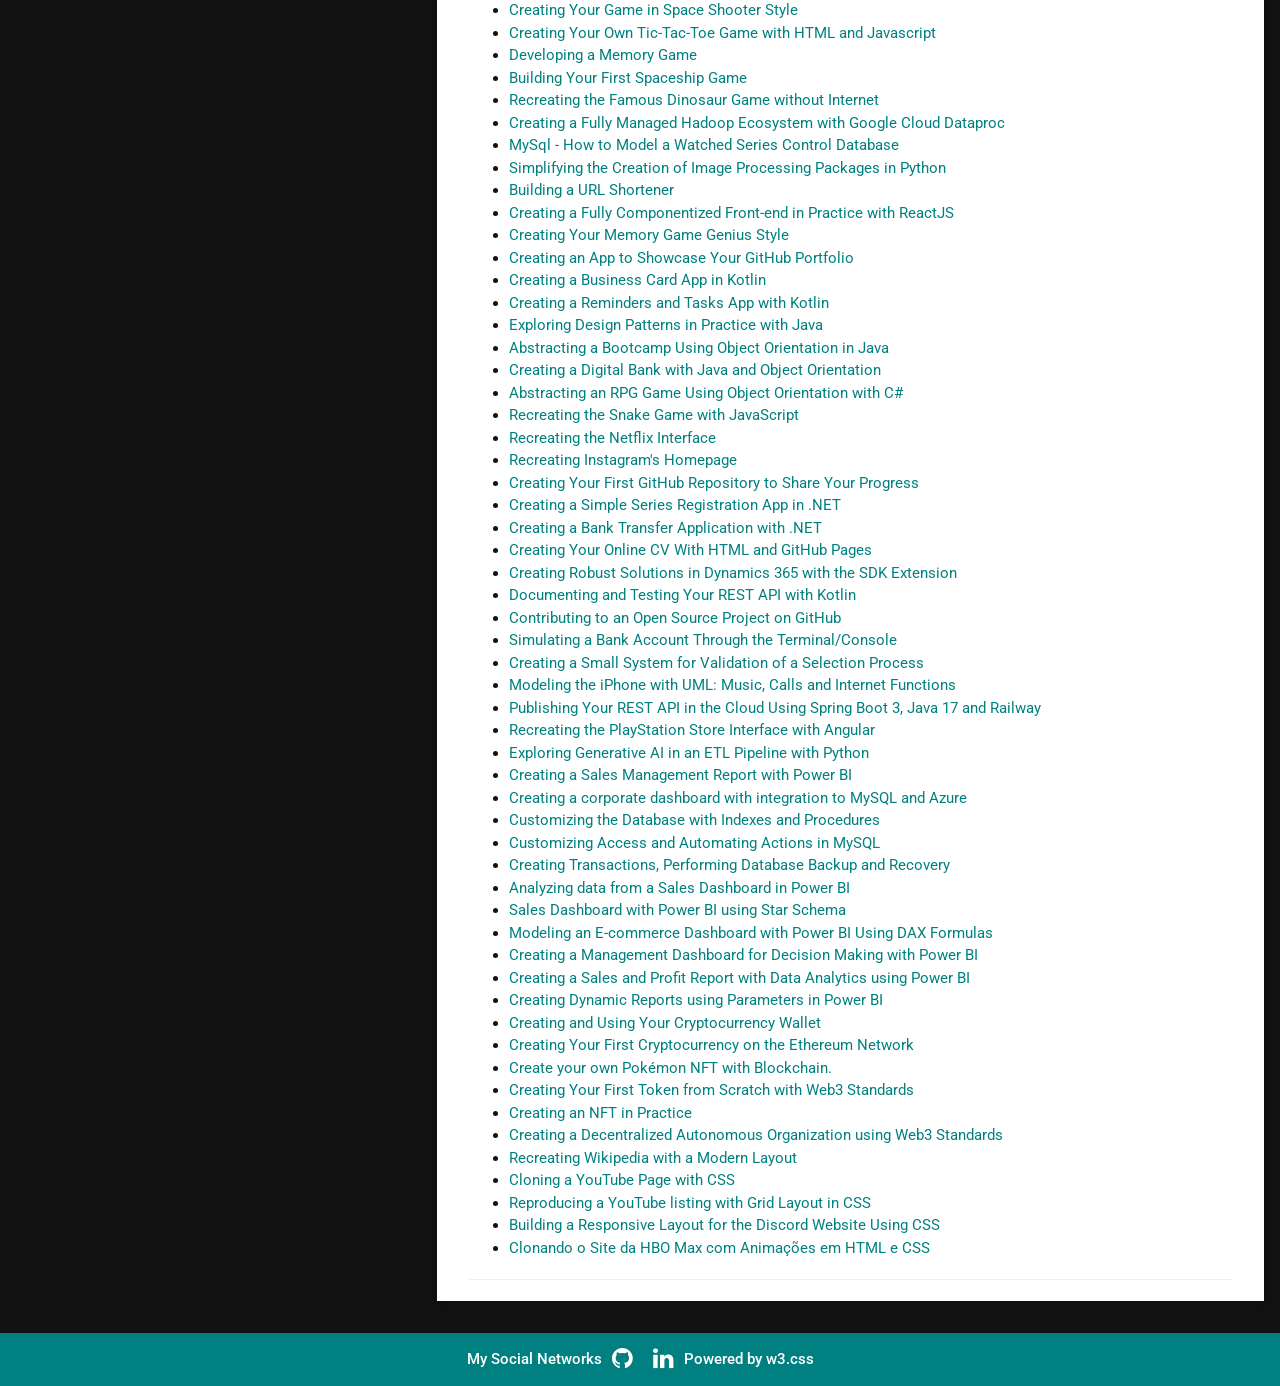
==== commit e9fbff87: "Adding CSS Bootcamp certification and HBO Max website cloning project." ====
--- a/index.html
+++ b/index.html
@@ -475,6 +475,7 @@
               providing immersive learning experiences focused on employability. Main certifications are listed below.
             </p>
             <ul>
+              <li><a href="https://www.dio.me/certificate/6GHFMP47" target="_blank" rel="noopener">Bootcamp Formação CSS Web Developer (43h)</a></li>
               <li><a href="https://www.dio.me/certificate/DMR4EDYO" target="_blank" rel="noopener">Bootcamp Formação HTML Web Developer (21h)</a></li>
               <li><a href="https://www.dio.me/certificate/3FY4ZEQR" target="_blank" rel="noopener">Bootcamp Formação Web3 Fundamentals (28h)</a></li>
               <li><a href="https://www.dio.me/certificate/7DGCGIUZ" target="_blank" rel="noopener">Bootcamp Formação Blockchain Specialist (25h)</a></li>
@@ -761,6 +762,7 @@
               <li><a href="https://github.com/njtsb1/Cloning_YouTube_Page_CSS" target="_blank" rel="noopener" data-i18n="projects.github.p143">Clonando a Página do Youtube com CSS</a></li>
               <li><a href="https://github.com/njtsb1/Reproducing_YouTube_listing_Grid_Layout_CSS" target="_blank" rel="noopener" data-i18n="projects.github.p144">Reproduzindo a Listagem do YouTube com Grid Layout no CSS</a></li>
               <li><a href="https://github.com/njtsb1/Responsive_Layout_Discord_Website_CSS" target="_blank" rel="noopener" data-i18n="projects.github.p145">Construindo um Layout Responsivo Para o Site do Discord Com CSS</a></li>
+              <li><a href="https://github.com/njtsb1/HBO_Max_Website_HTML_CSS_Animations" target="_blank" rel="noopener" data-i18n="projects.github.p146">Clonando o Site da HBO Max com Animações em HTML e CSS</a></li>
             </ul>
             <hr>
           </div>
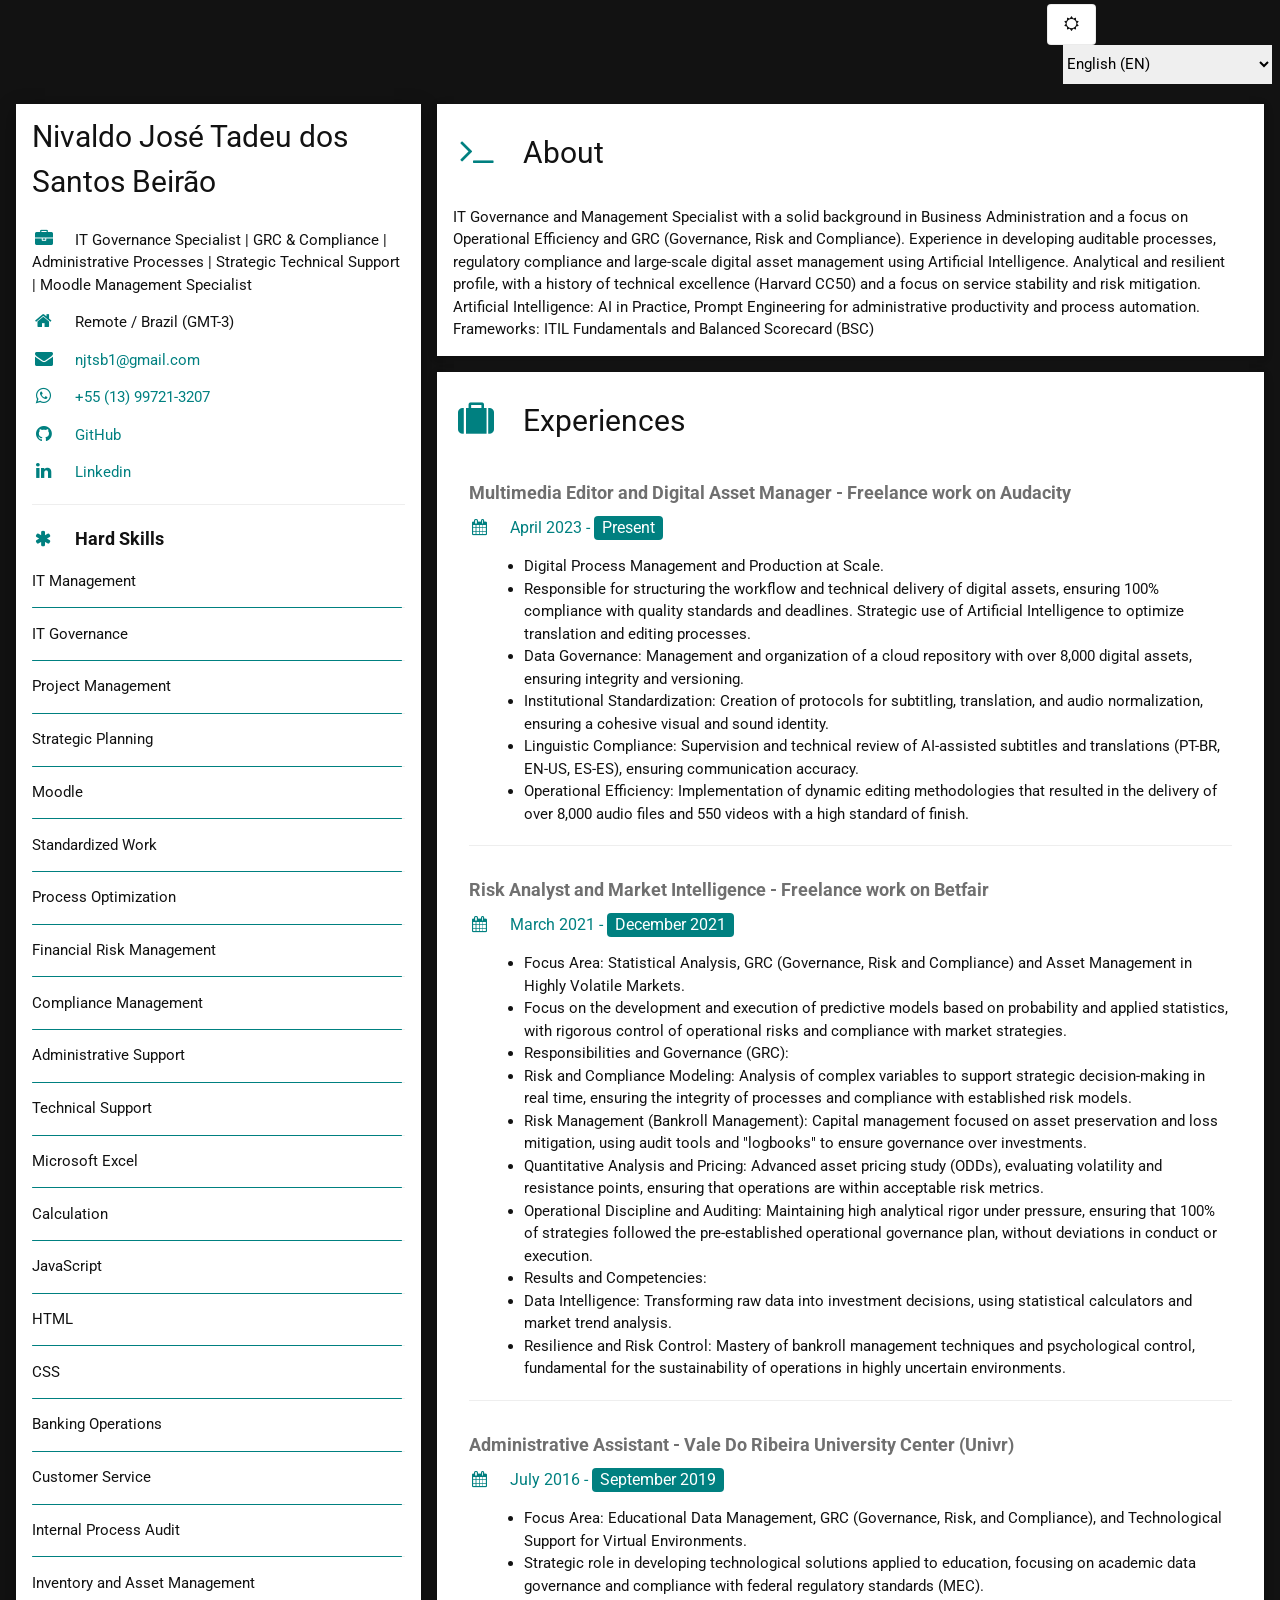
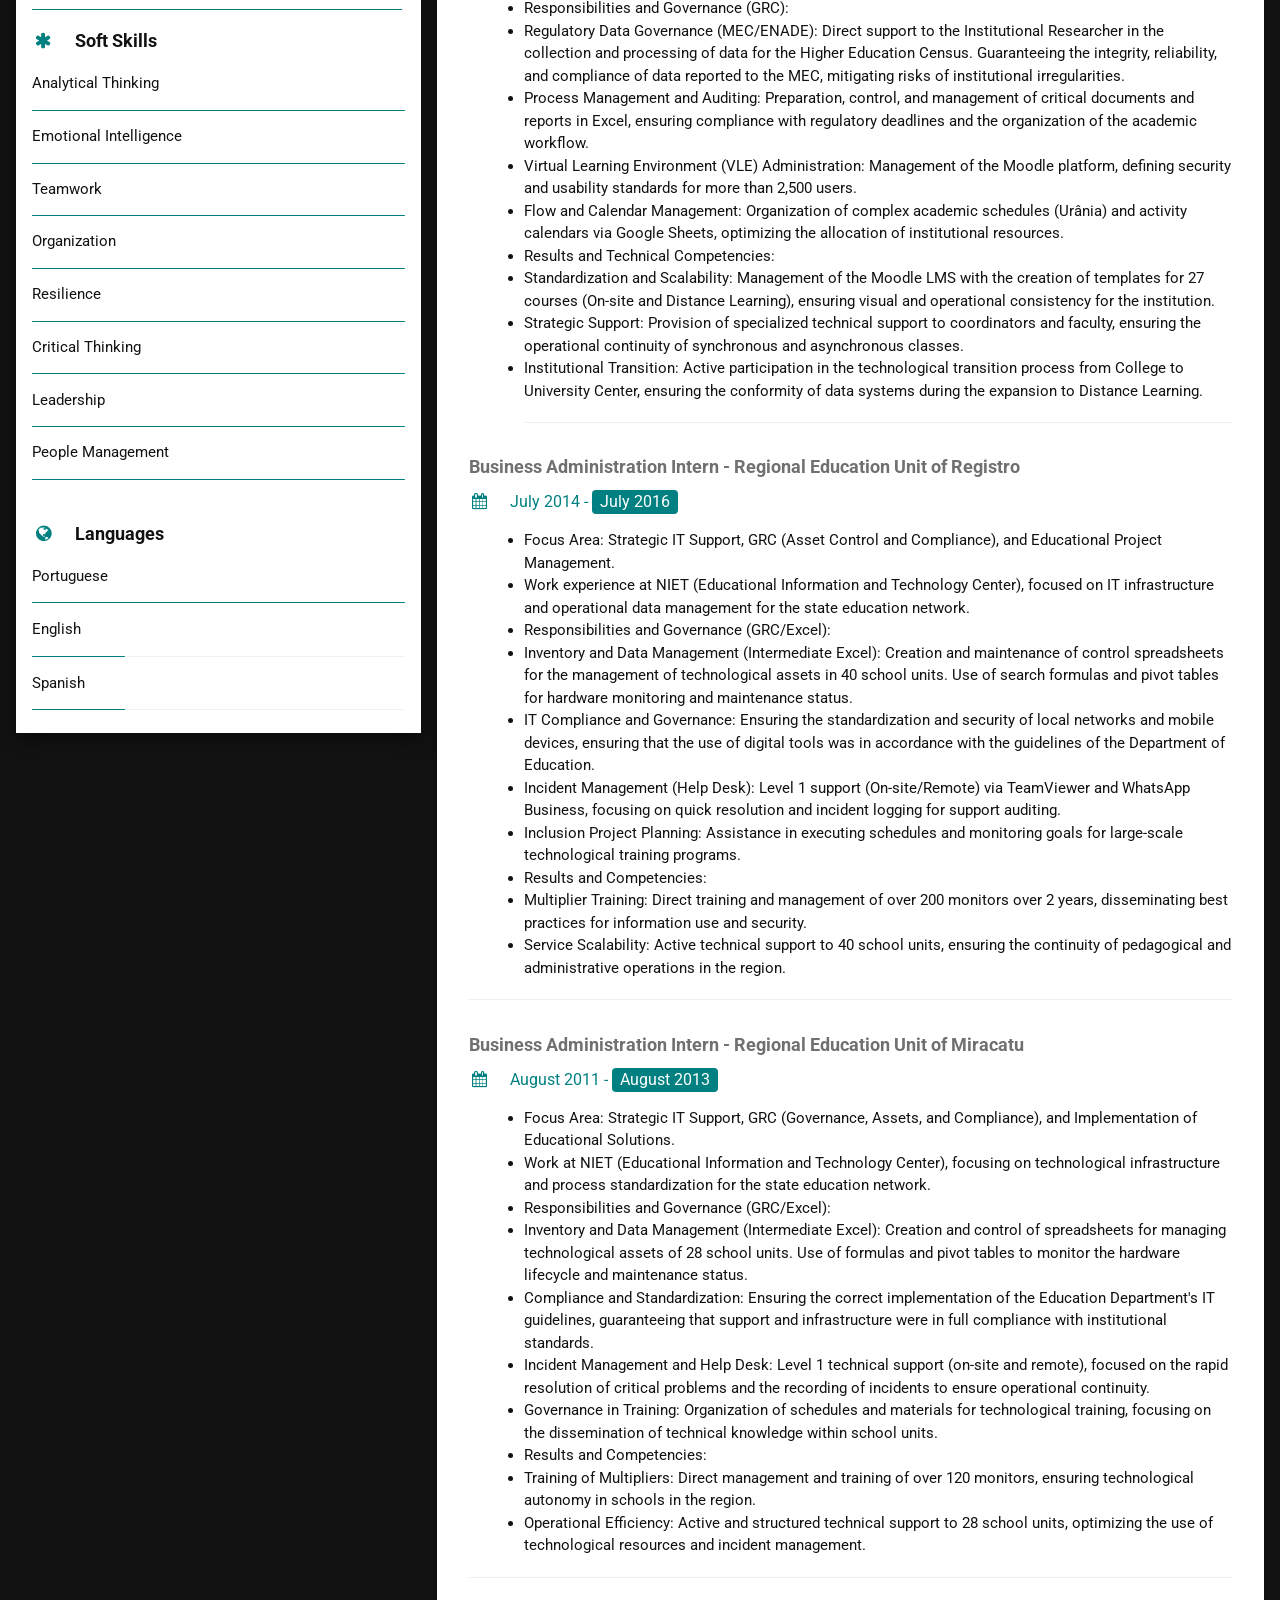
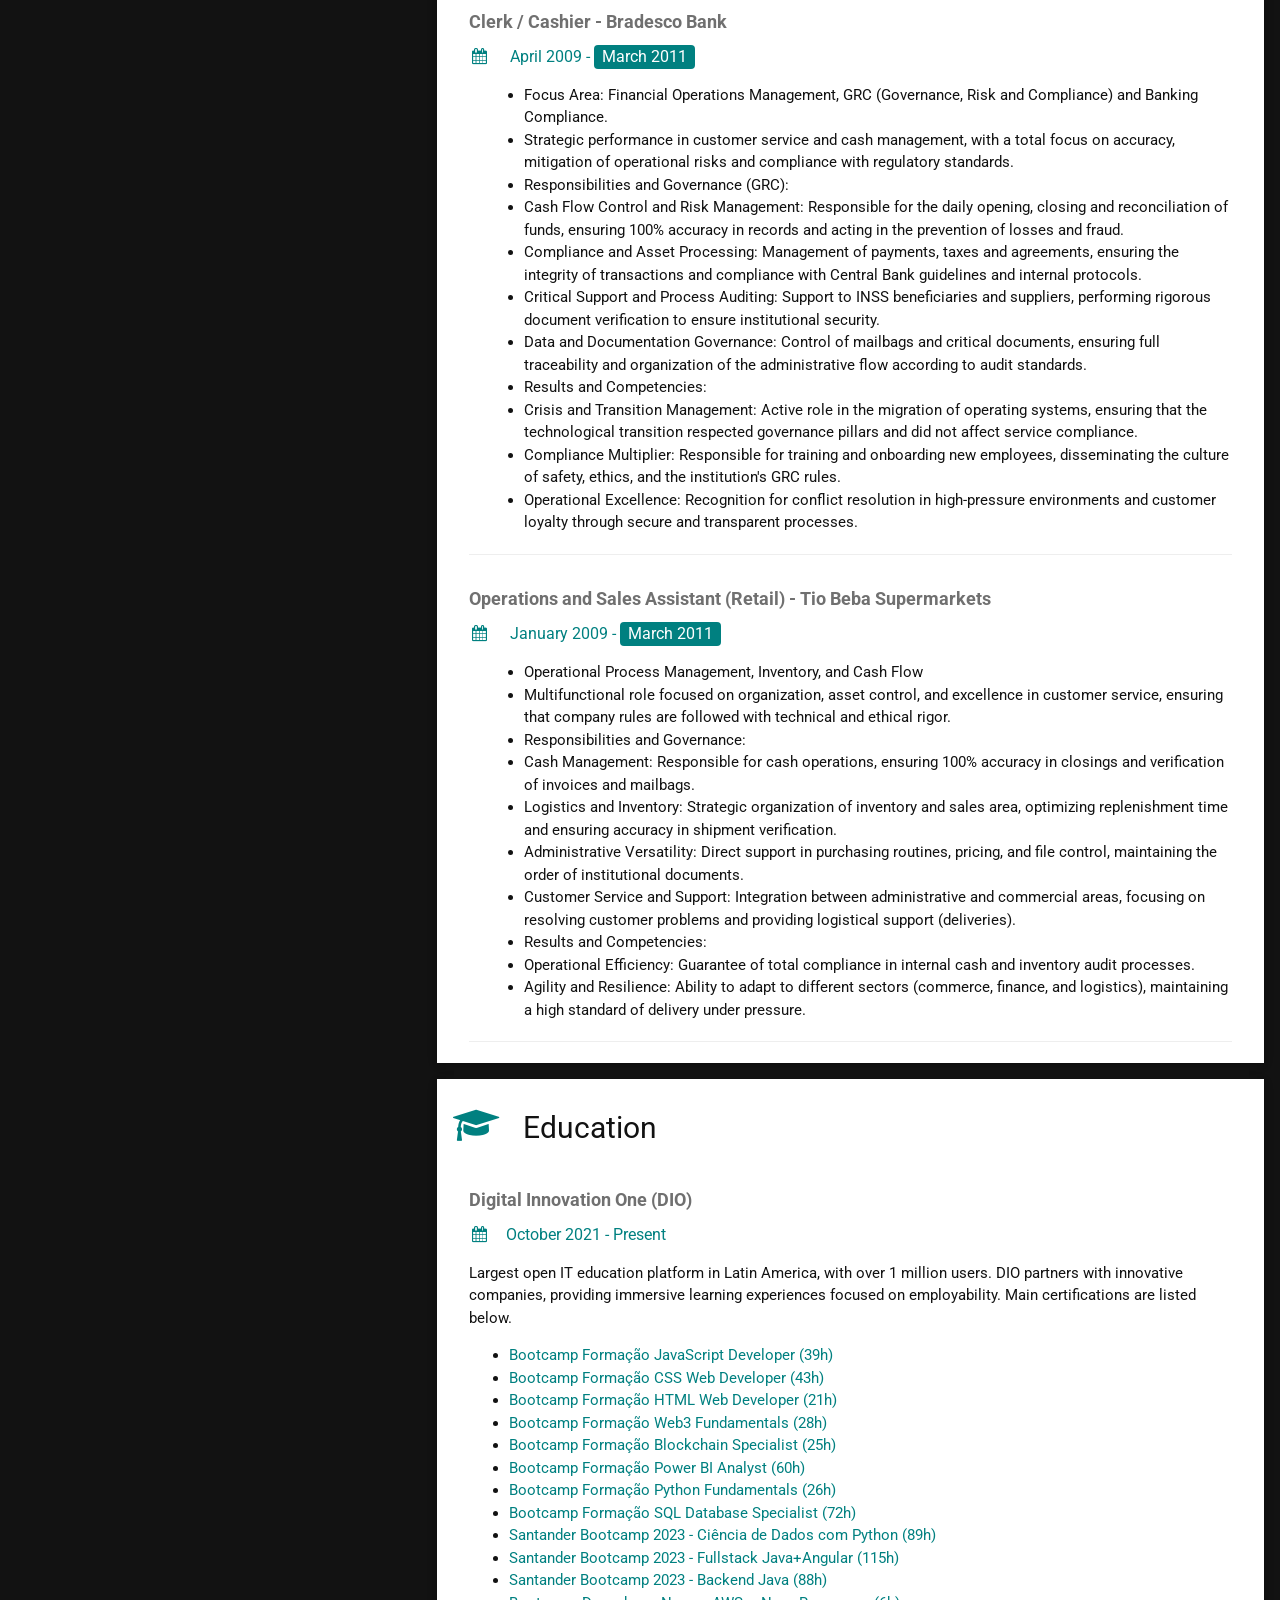
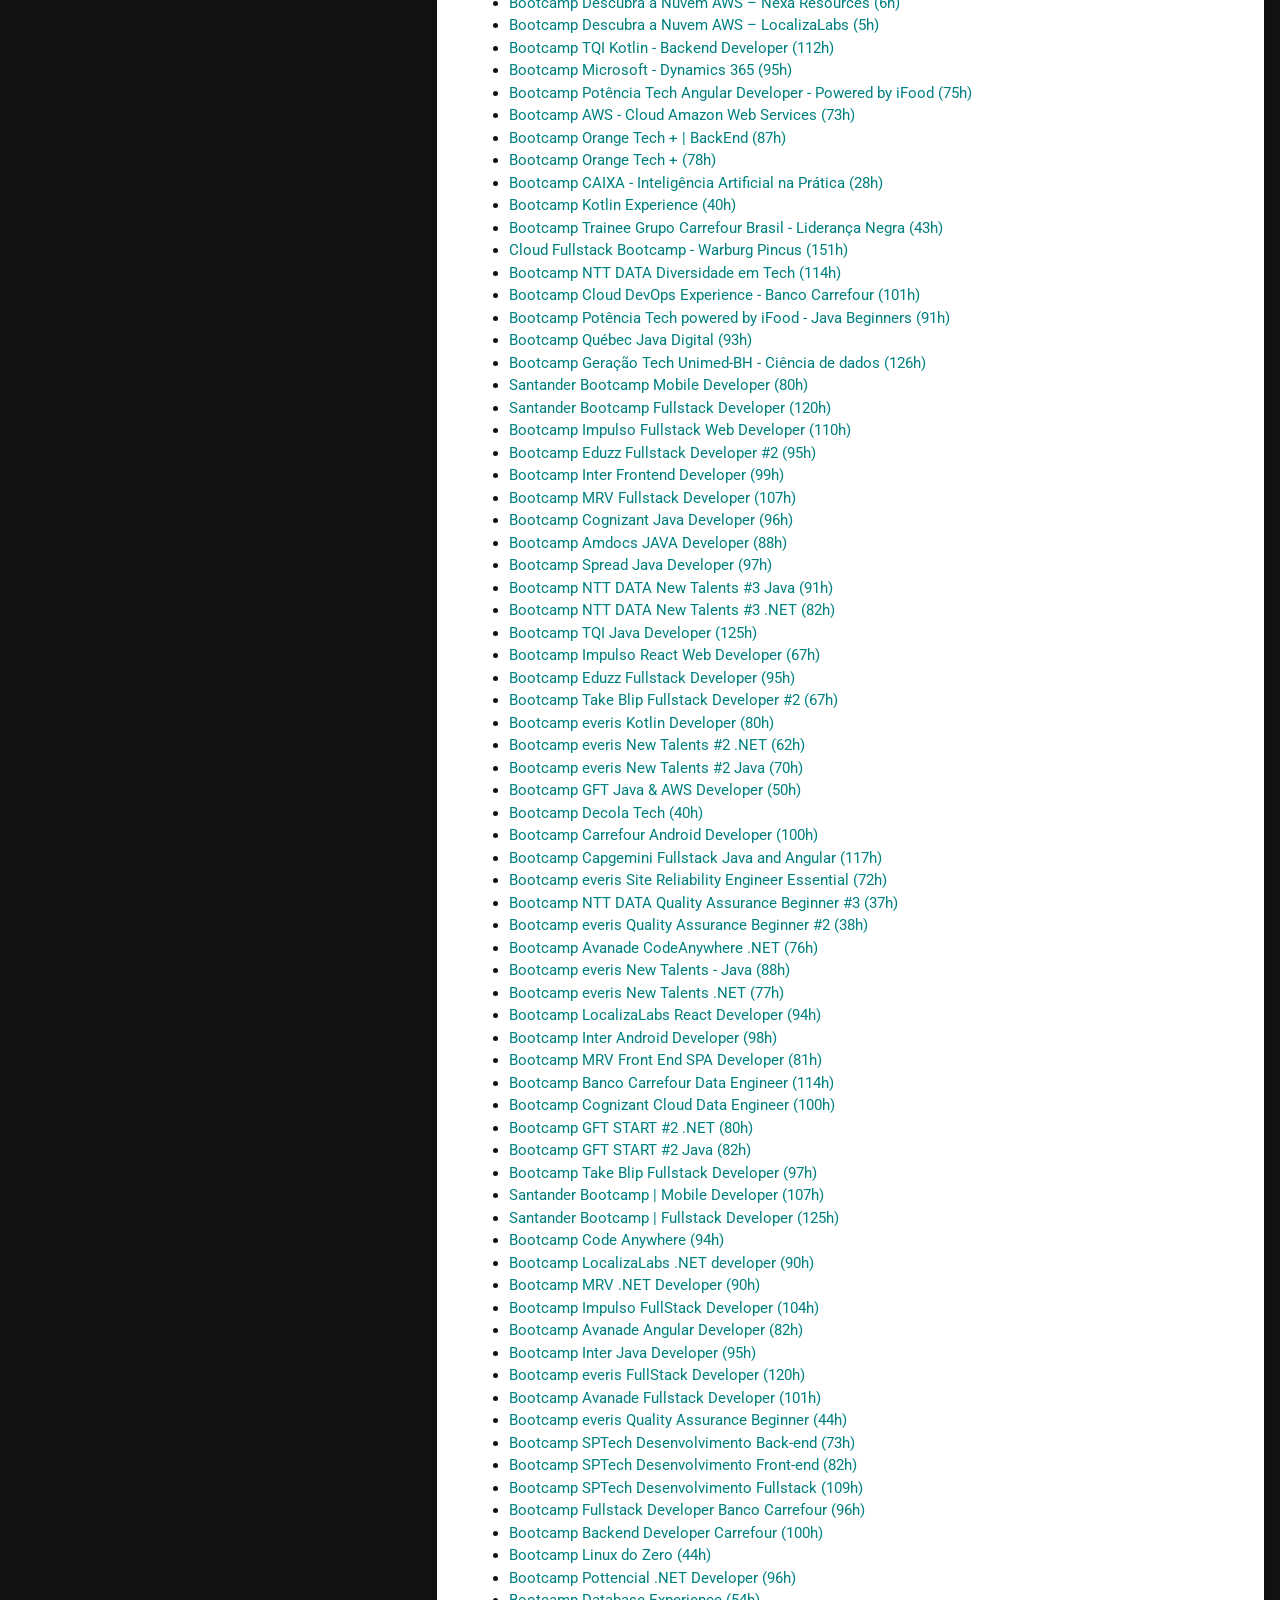
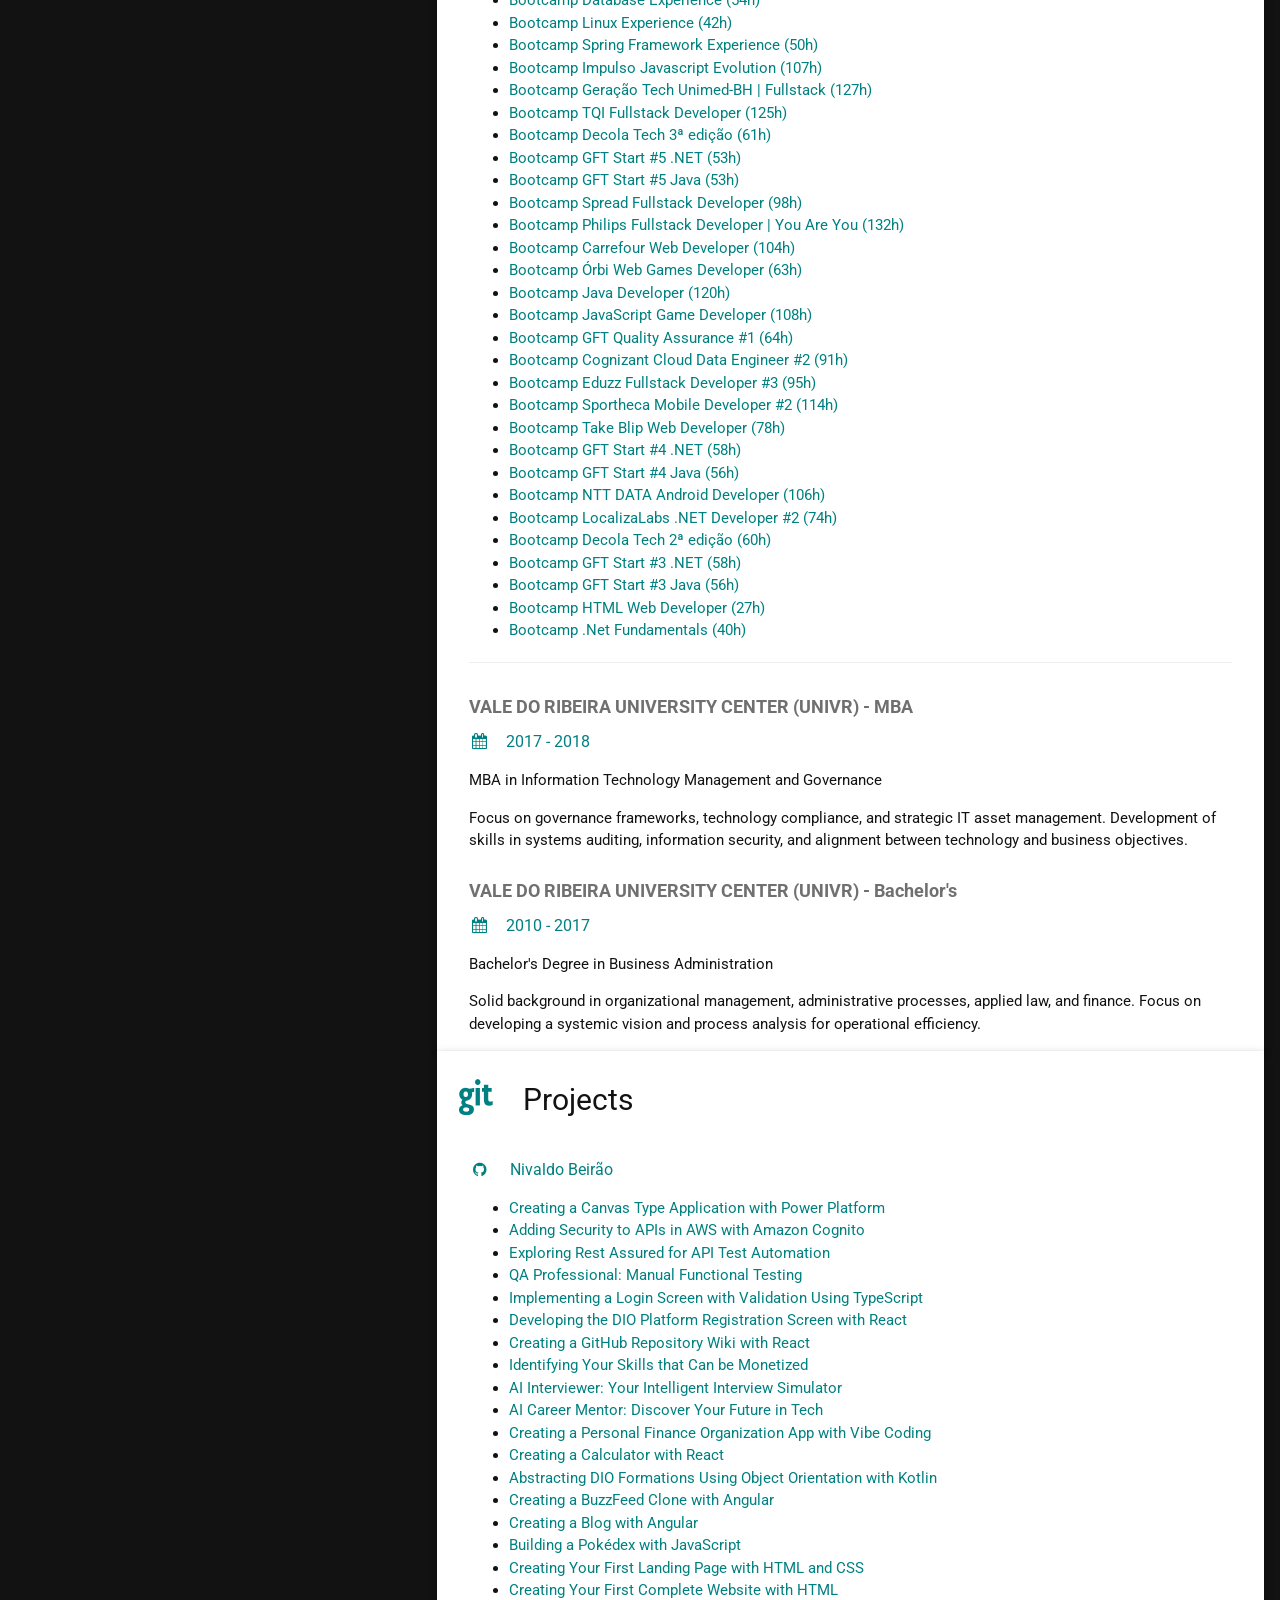
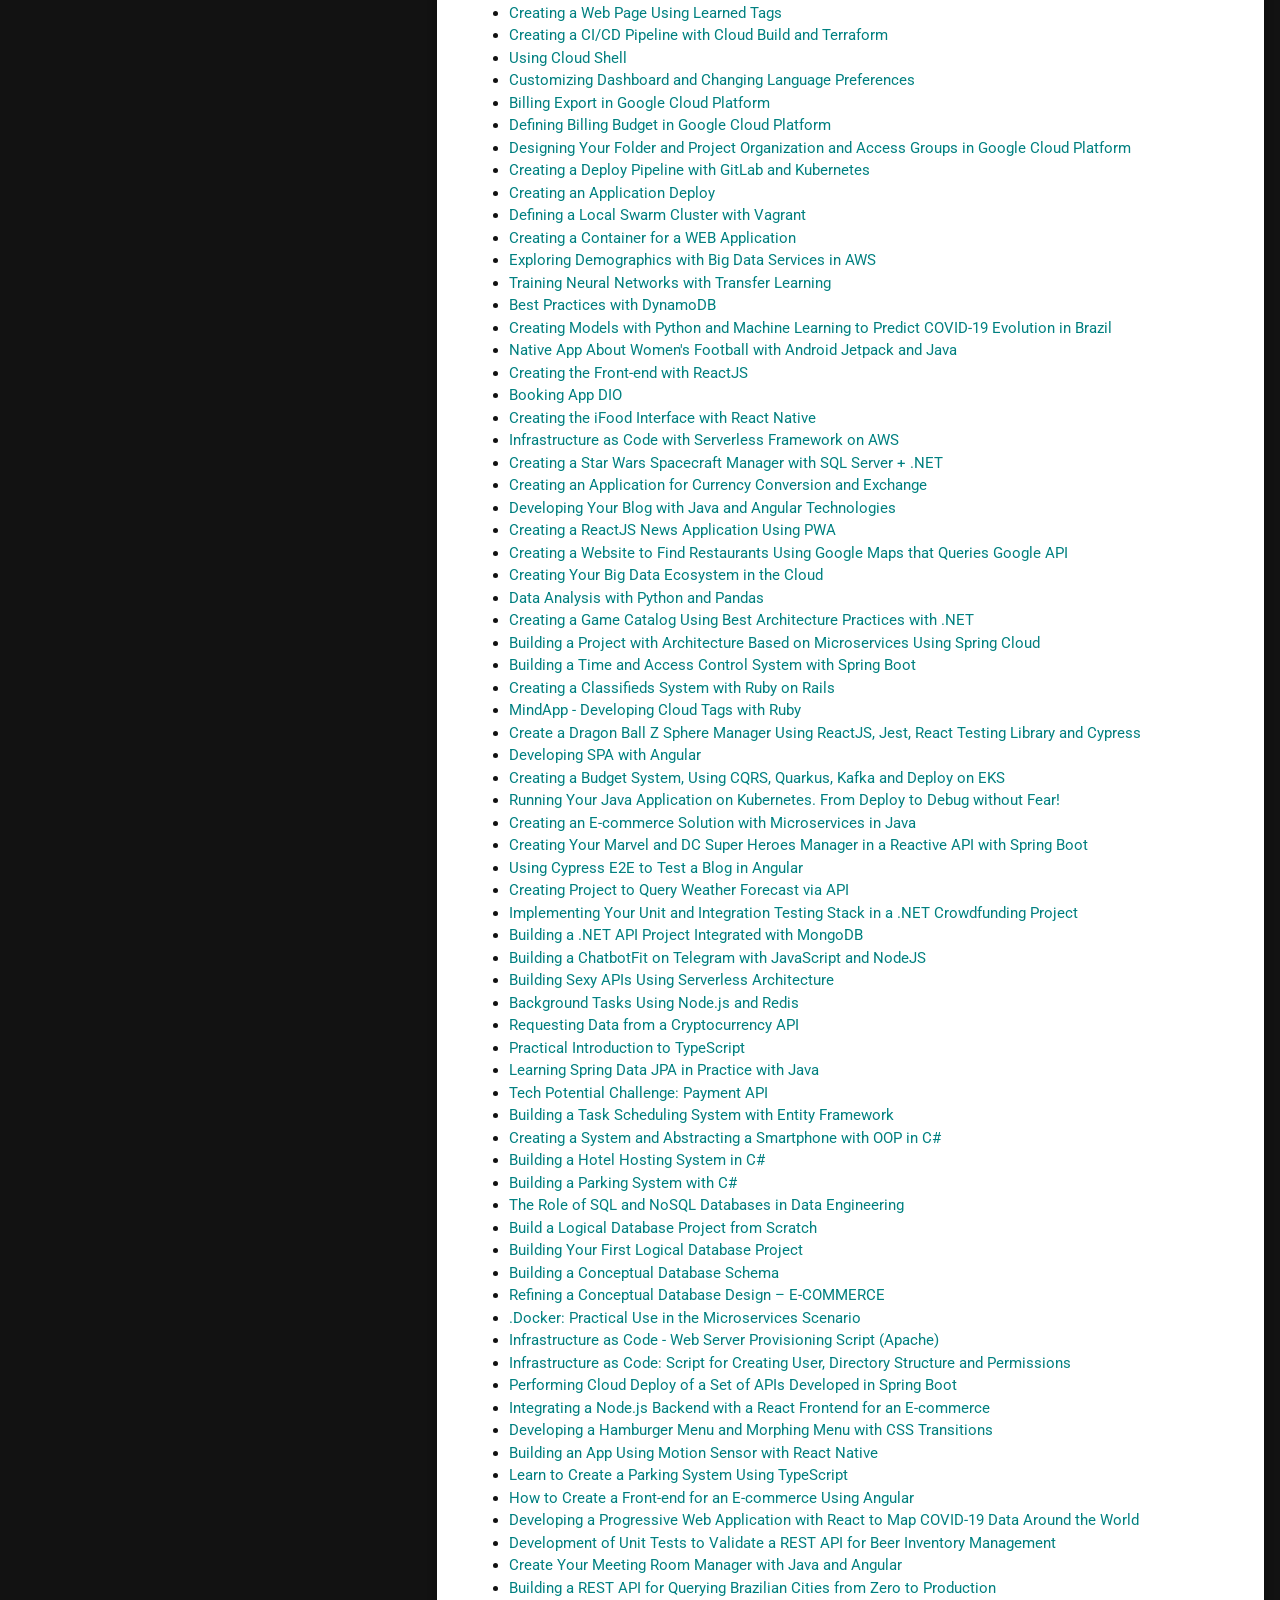
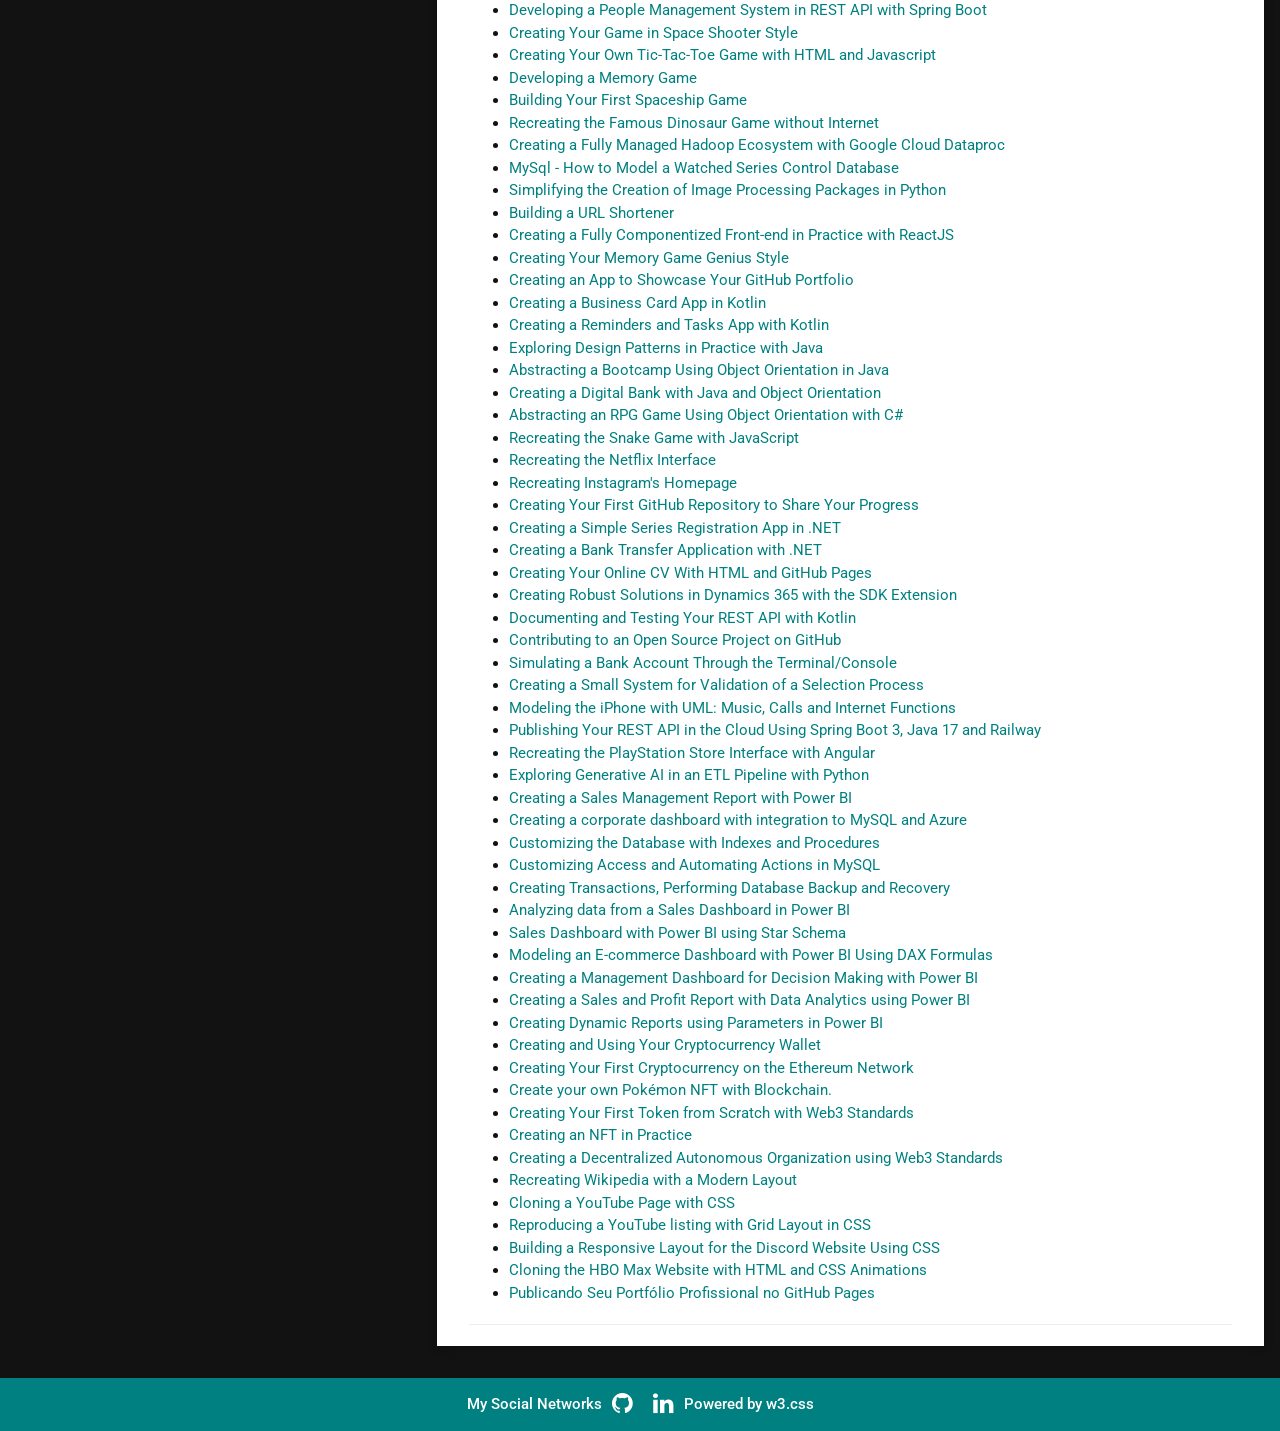
==== commit 8dc7bef6: "addin project: Publishing Your Professional Portfolio on GitHub Pages and Bootcamp JavaScript Develo" ====
--- a/index.html
+++ b/index.html
@@ -475,6 +475,7 @@
               providing immersive learning experiences focused on employability. Main certifications are listed below.
             </p>
             <ul>
+              <li><a href="https://www.dio.me/certificate/SHTUZDWM" target="_blank" rel="noopener">Bootcamp Formação JavaScript Developer (39h)</a></li>
               <li><a href="https://www.dio.me/certificate/6GHFMP47" target="_blank" rel="noopener">Bootcamp Formação CSS Web Developer (43h)</a></li>
               <li><a href="https://www.dio.me/certificate/DMR4EDYO" target="_blank" rel="noopener">Bootcamp Formação HTML Web Developer (21h)</a></li>
               <li><a href="https://www.dio.me/certificate/3FY4ZEQR" target="_blank" rel="noopener">Bootcamp Formação Web3 Fundamentals (28h)</a></li>
@@ -763,6 +764,7 @@
               <li><a href="https://github.com/njtsb1/Reproducing_YouTube_listing_Grid_Layout_CSS" target="_blank" rel="noopener" data-i18n="projects.github.p144">Reproduzindo a Listagem do YouTube com Grid Layout no CSS</a></li>
               <li><a href="https://github.com/njtsb1/Responsive_Layout_Discord_Website_CSS" target="_blank" rel="noopener" data-i18n="projects.github.p145">Construindo um Layout Responsivo Para o Site do Discord Com CSS</a></li>
               <li><a href="https://github.com/njtsb1/HBO_Max_Website_HTML_CSS_Animations" target="_blank" rel="noopener" data-i18n="projects.github.p146">Clonando o Site da HBO Max com Animações em HTML e CSS</a></li>
+              <li><a href="https://github.com/njtsb1/Professional_Portfolio_GitHub_Pages" target="_blank" rel="noopener" data-i18n="projects.github.p147">Publicando Seu Portfólio Profissional no GitHub Pages</a></li>
             </ul>
             <hr>
           </div>
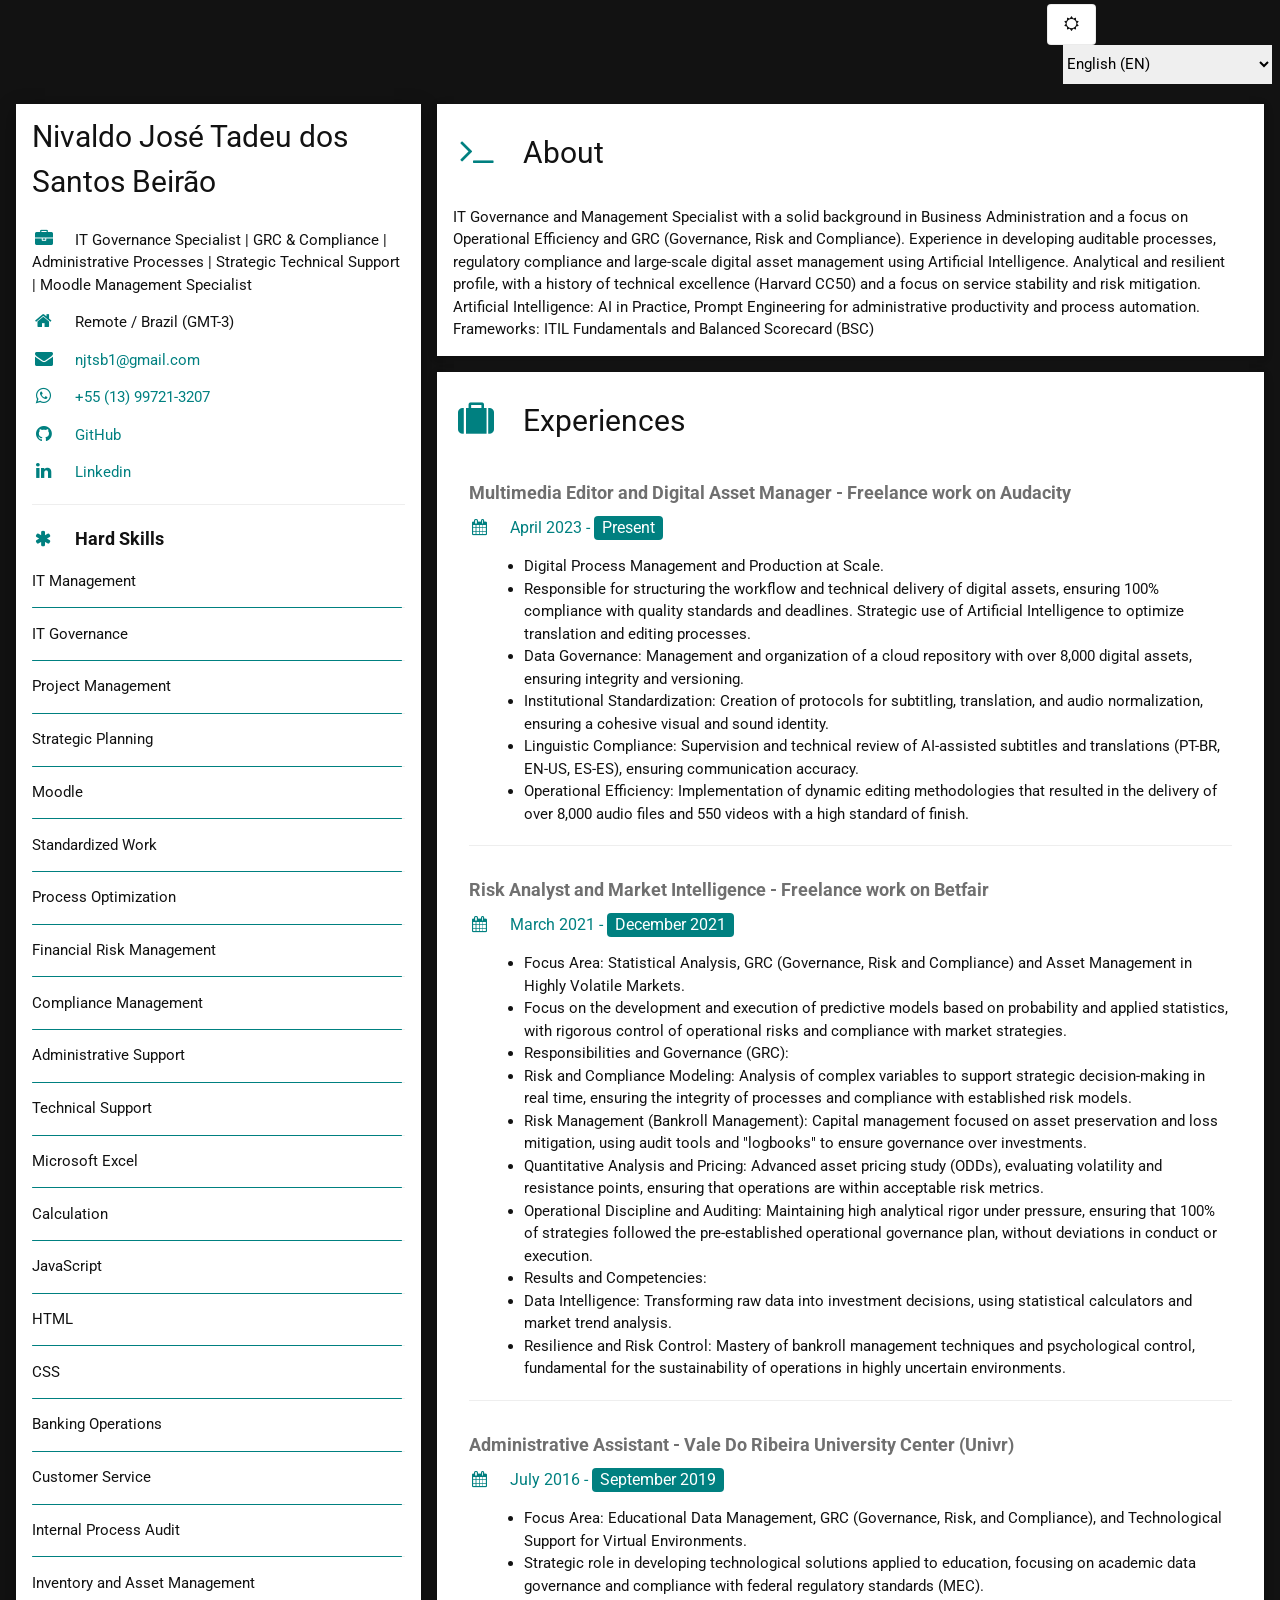
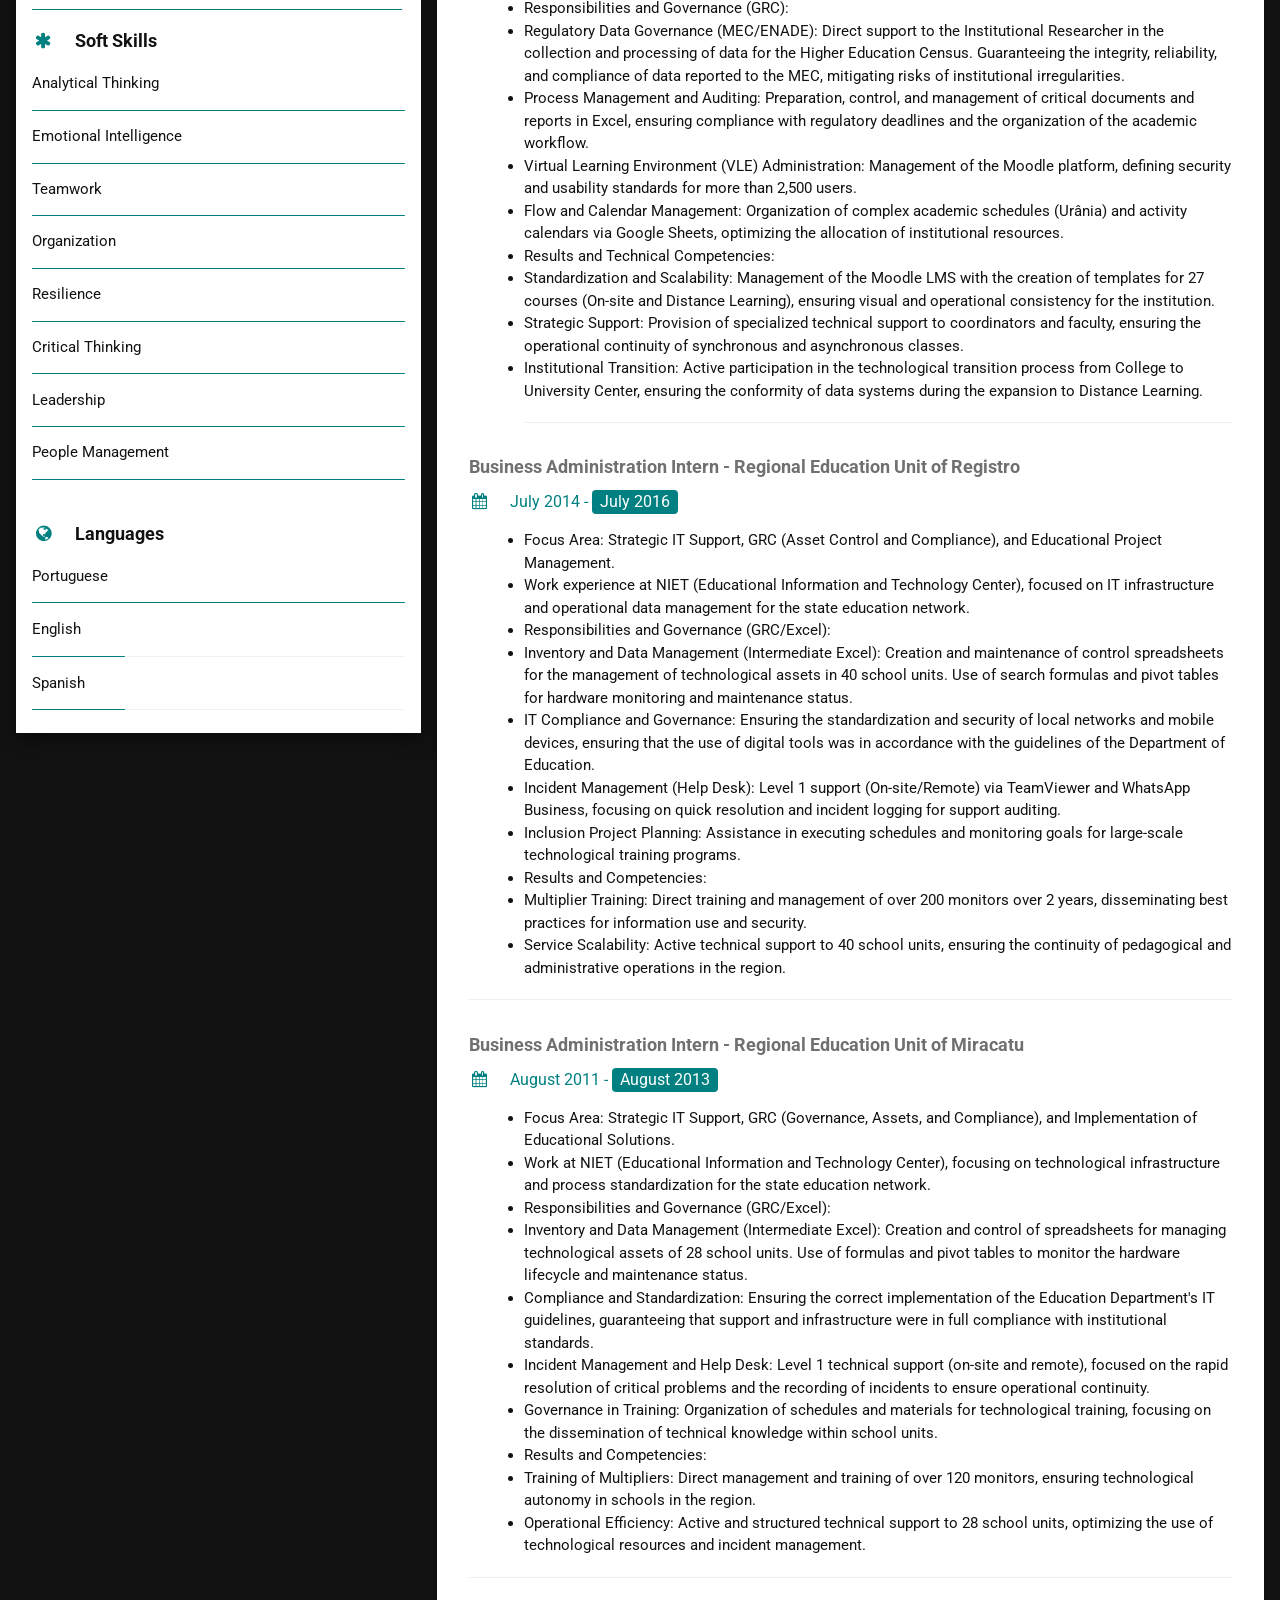
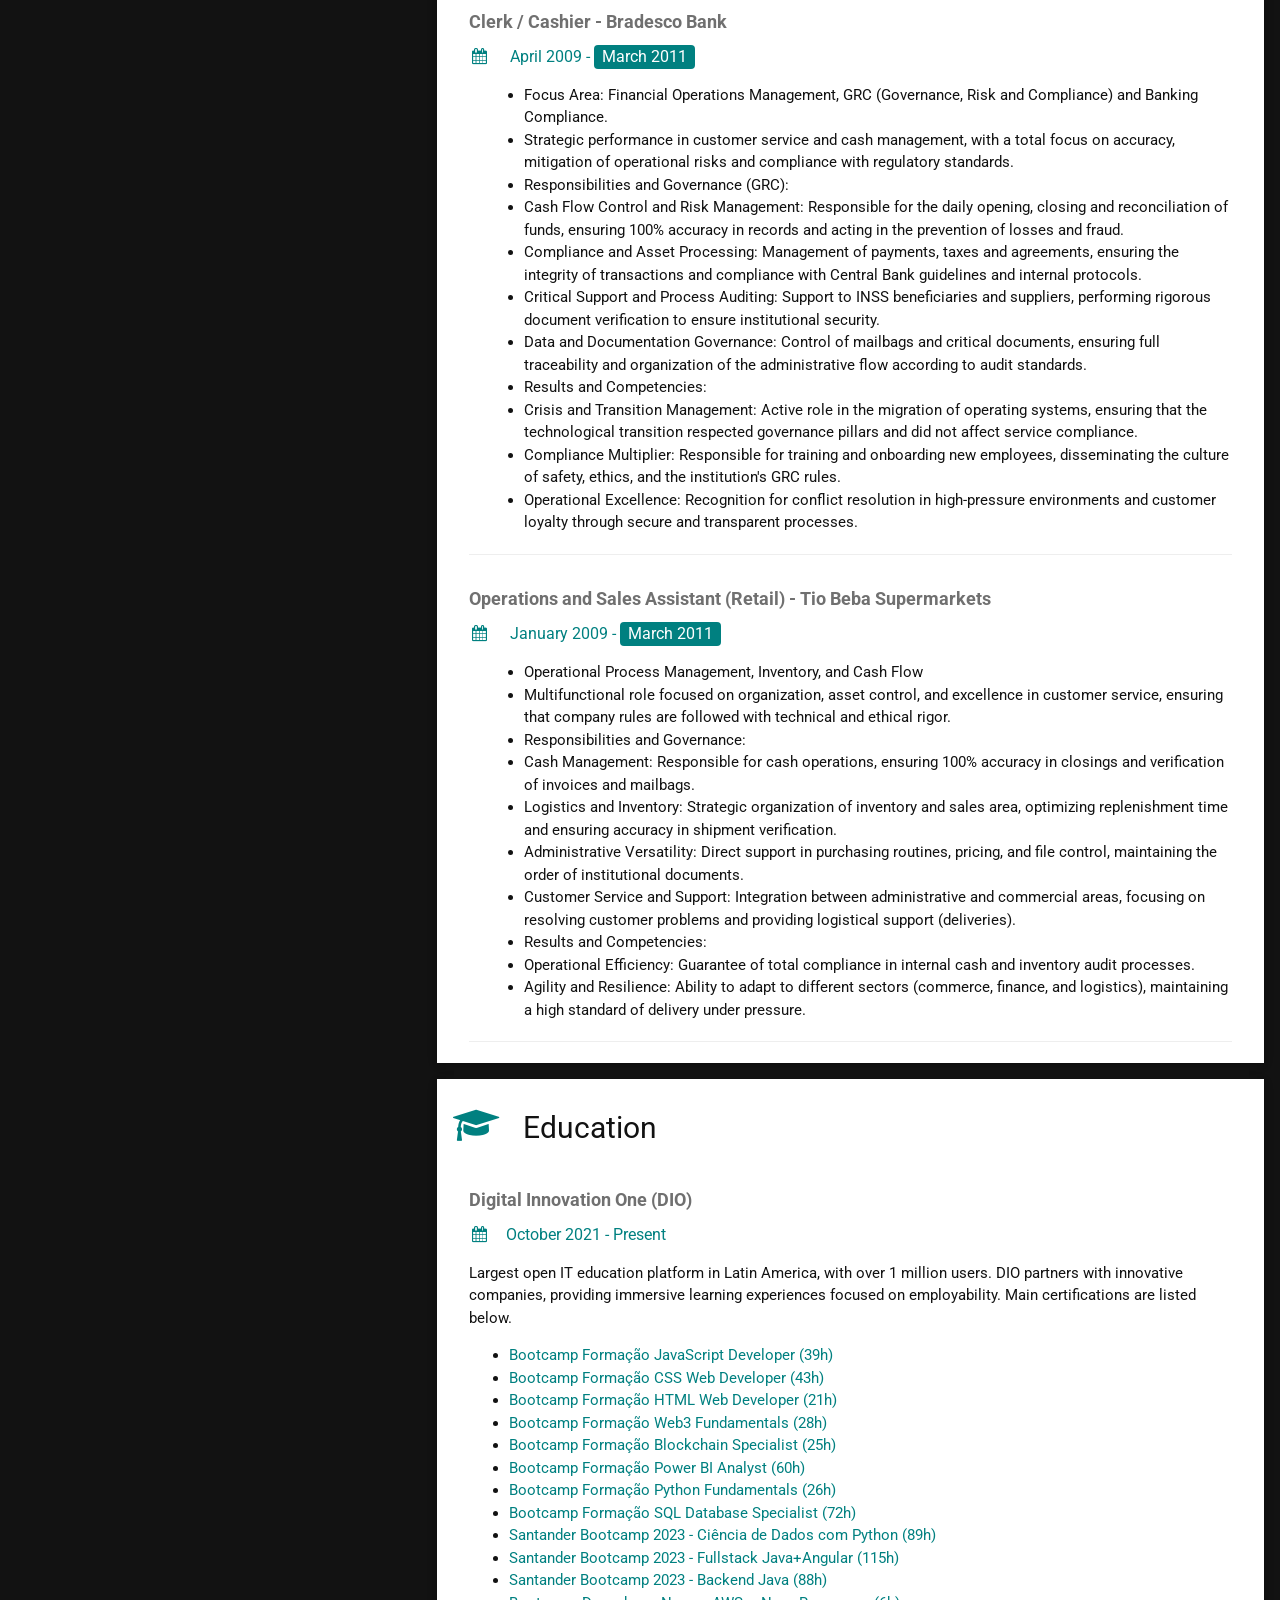
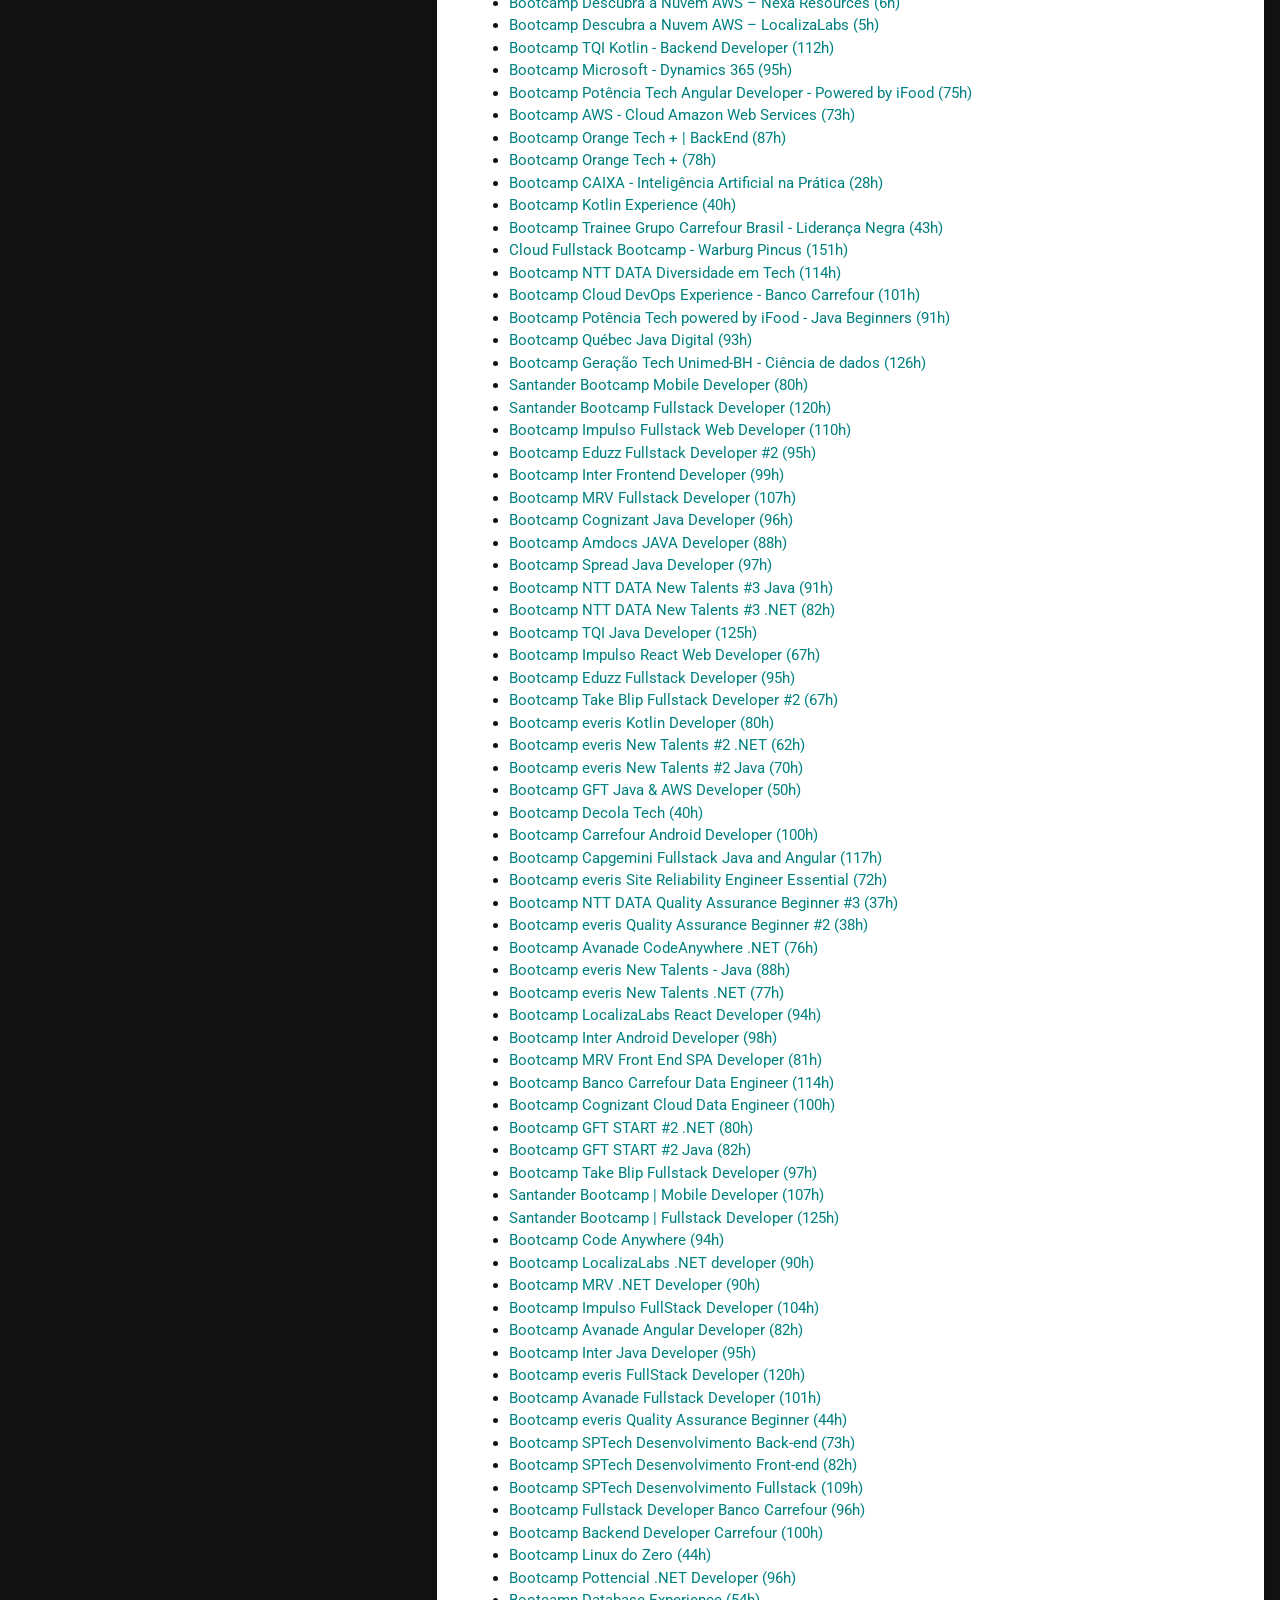
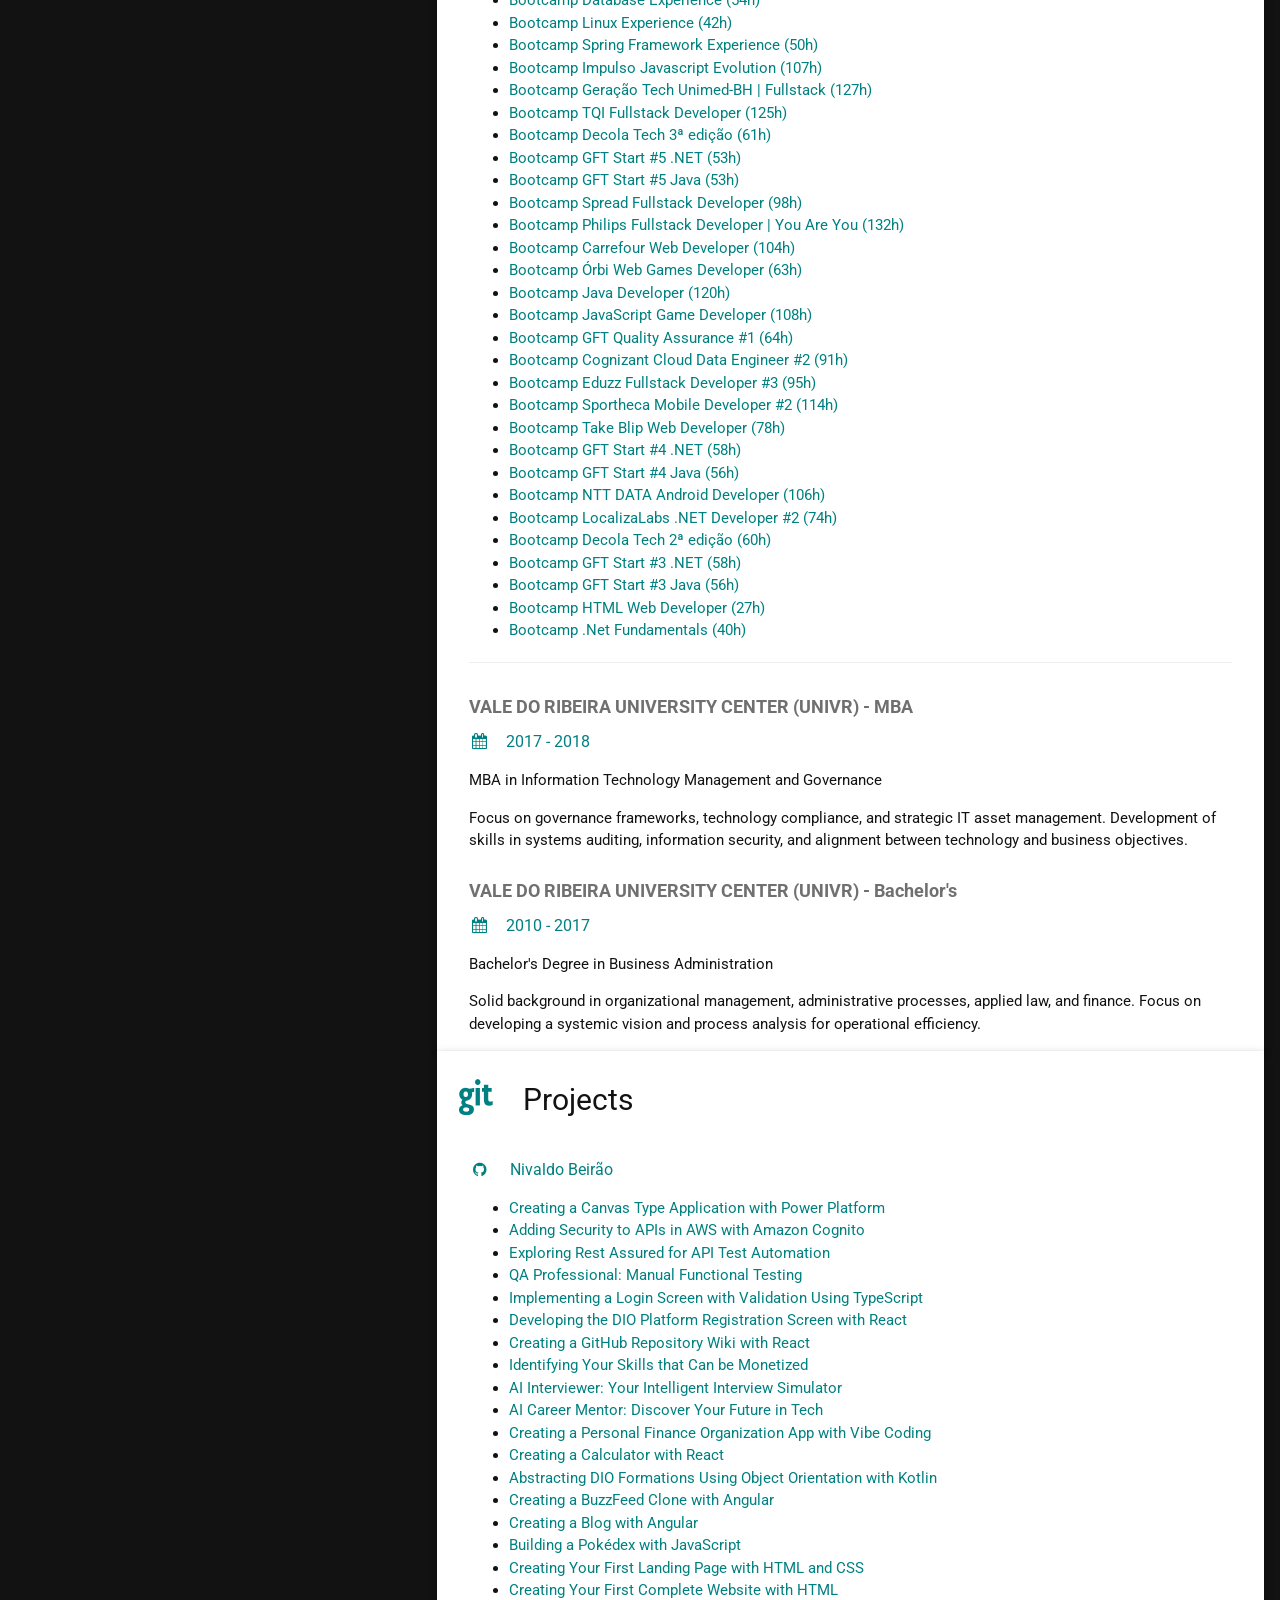
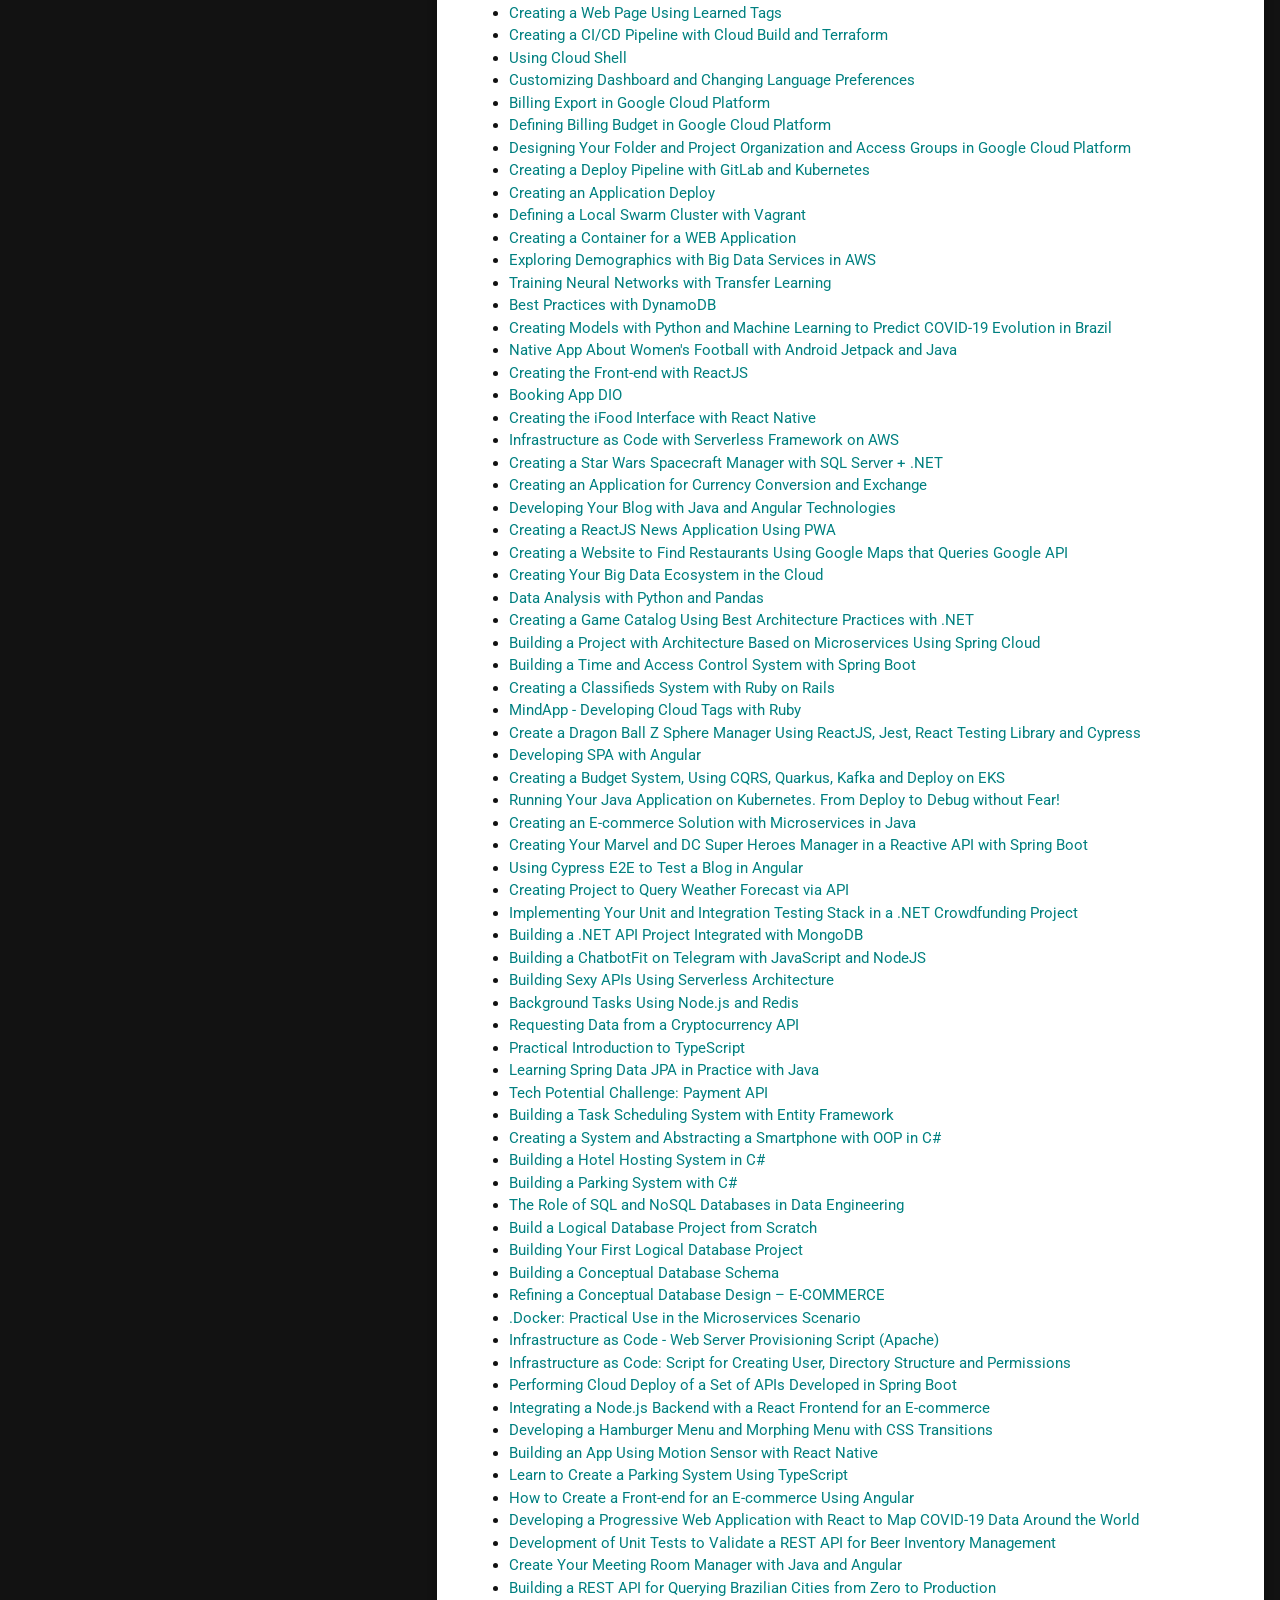
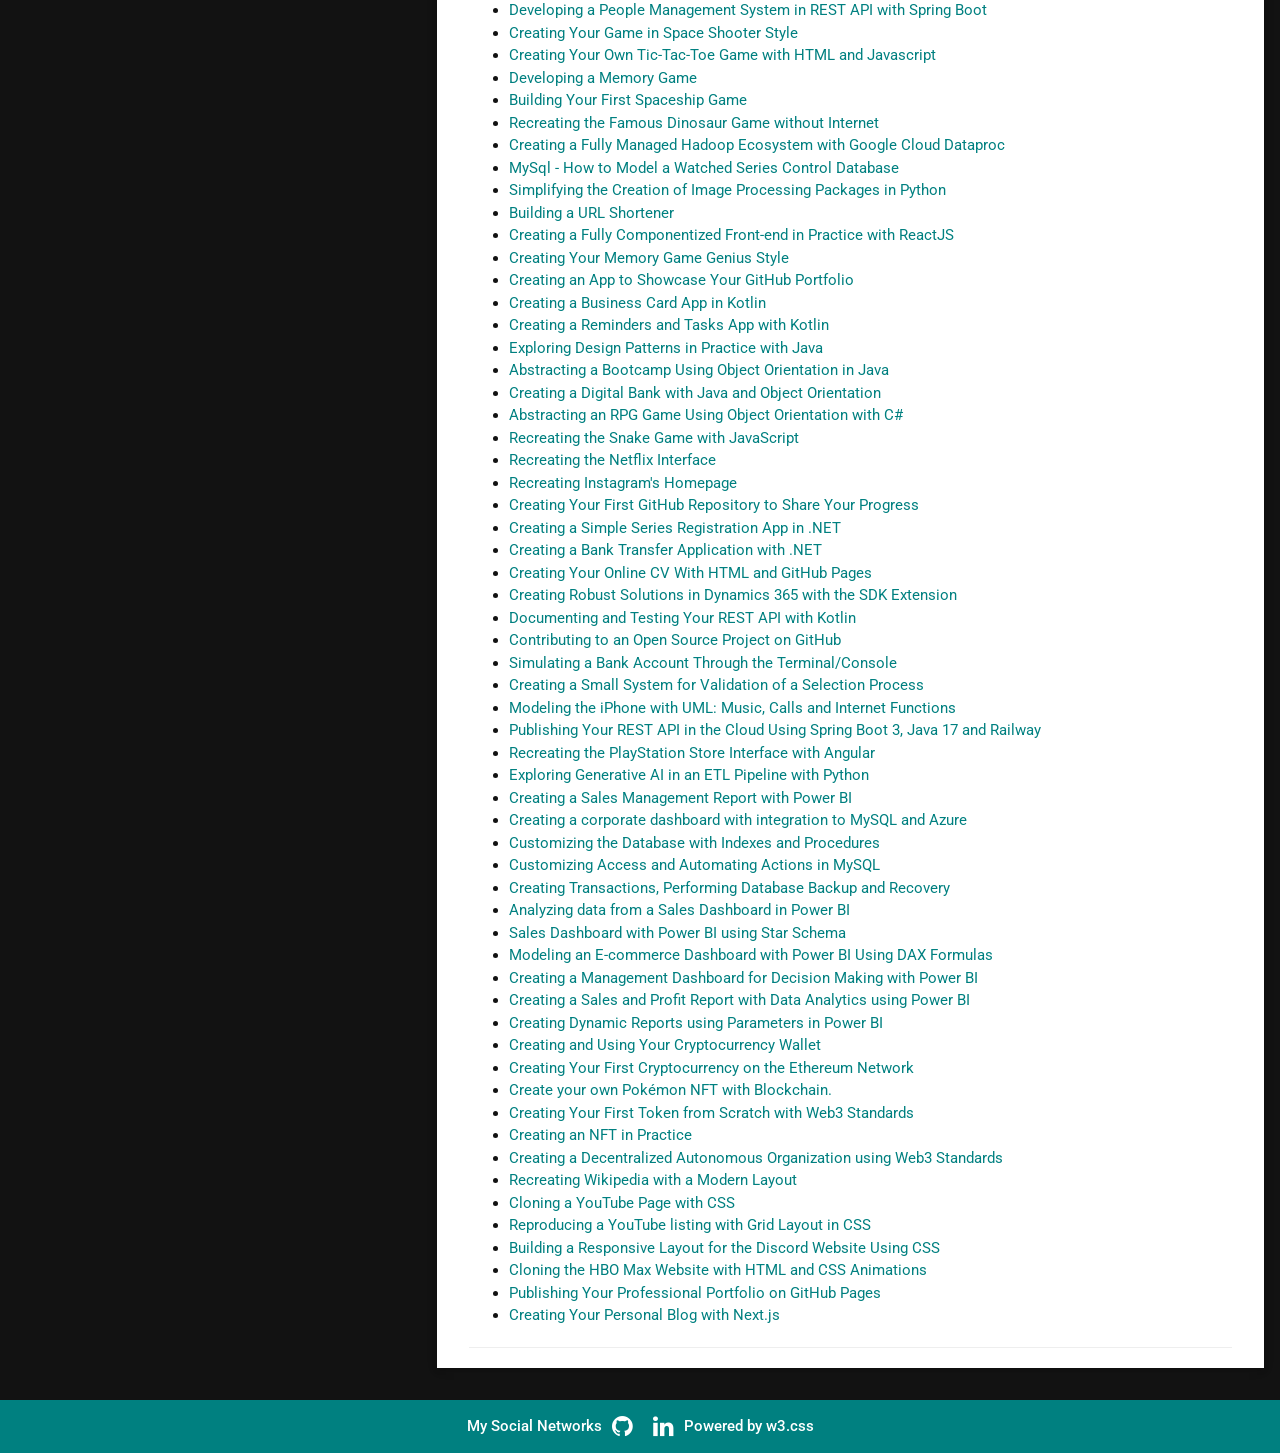
==== commit 3521a9b7: "adding project: Creating Your Personal Blog with Next.js" ====
--- a/index.html
+++ b/index.html
@@ -765,6 +765,7 @@
               <li><a href="https://github.com/njtsb1/Responsive_Layout_Discord_Website_CSS" target="_blank" rel="noopener" data-i18n="projects.github.p145">Construindo um Layout Responsivo Para o Site do Discord Com CSS</a></li>
               <li><a href="https://github.com/njtsb1/HBO_Max_Website_HTML_CSS_Animations" target="_blank" rel="noopener" data-i18n="projects.github.p146">Clonando o Site da HBO Max com Animações em HTML e CSS</a></li>
               <li><a href="https://github.com/njtsb1/Professional_Portfolio_GitHub_Pages" target="_blank" rel="noopener" data-i18n="projects.github.p147">Publicando Seu Portfólio Profissional no GitHub Pages</a></li>
+              <li><a href="https://github.com/njtsb1/Next.js_Blog_Template" target="_blank" rel="noopener" data-i18n="projects.github.p148">Criando o Seu Blog Pessoal Com Next.js</a></li>
             </ul>
             <hr>
           </div>
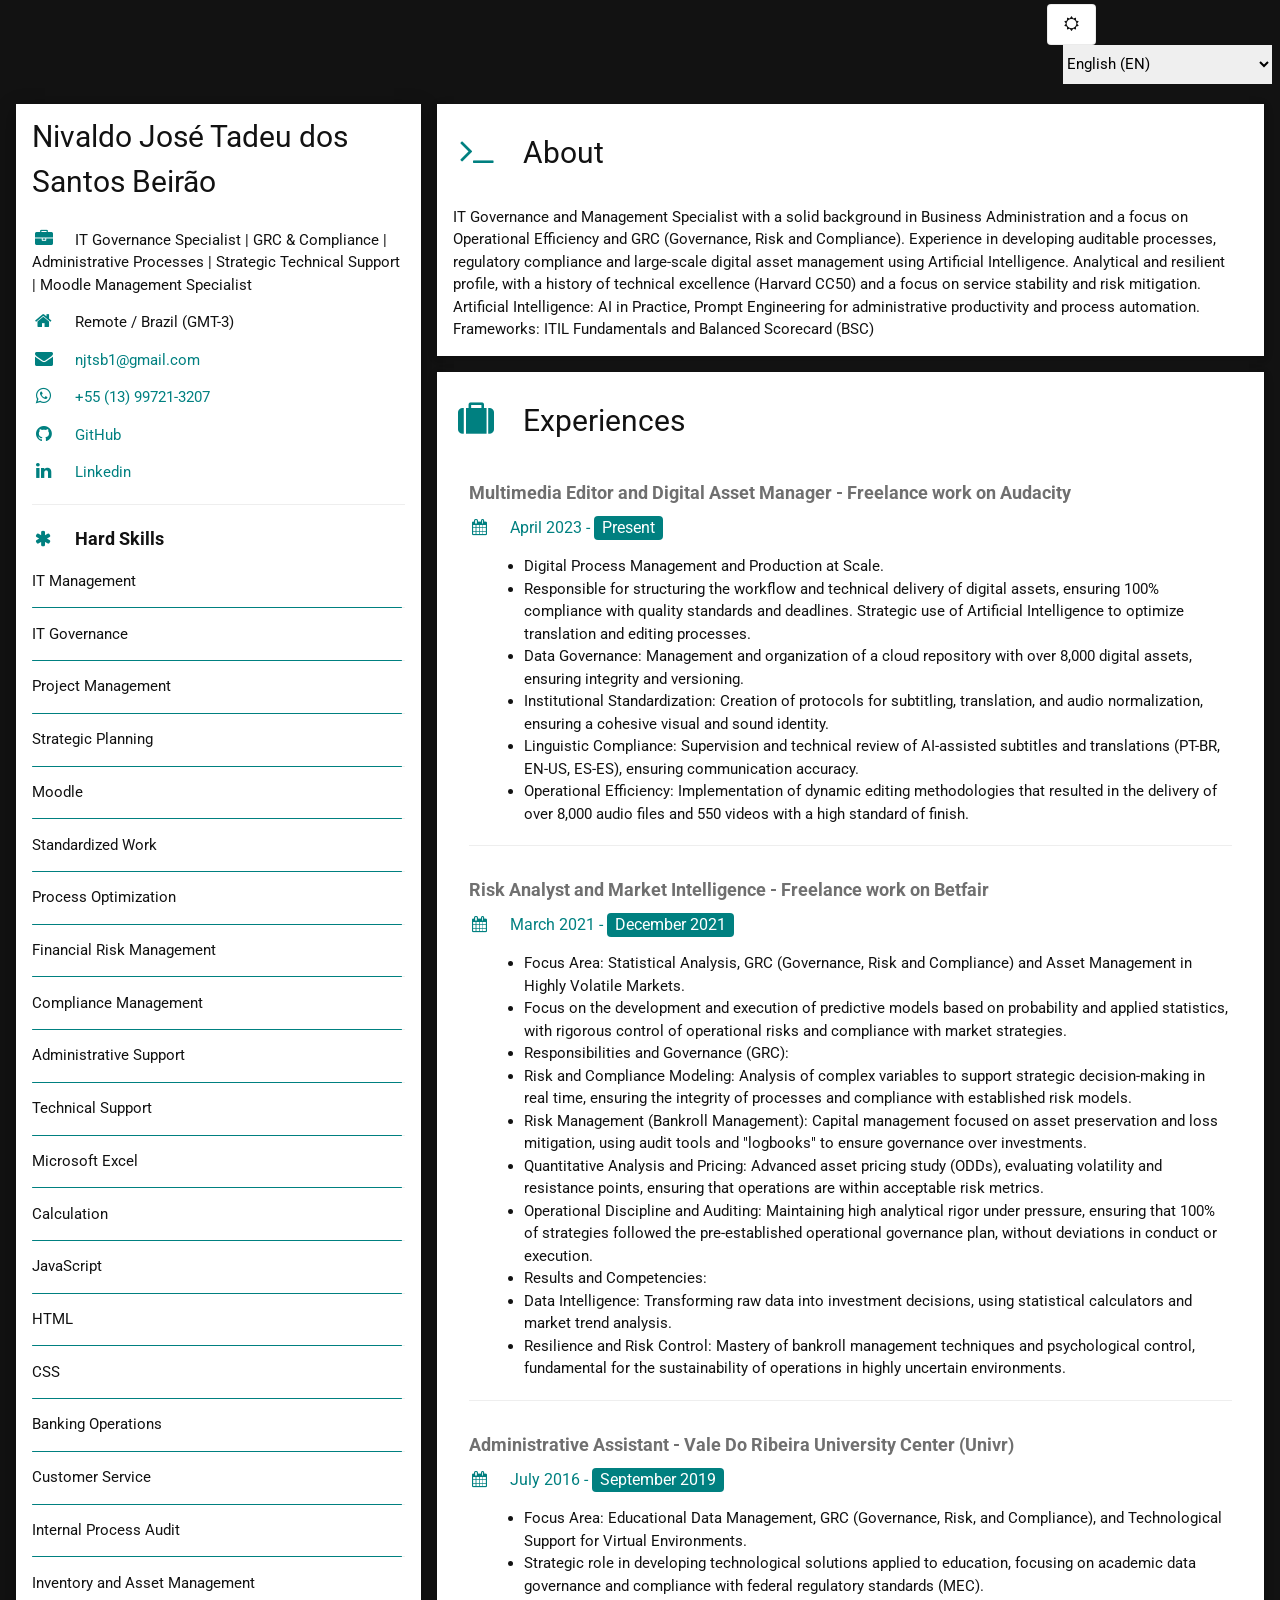
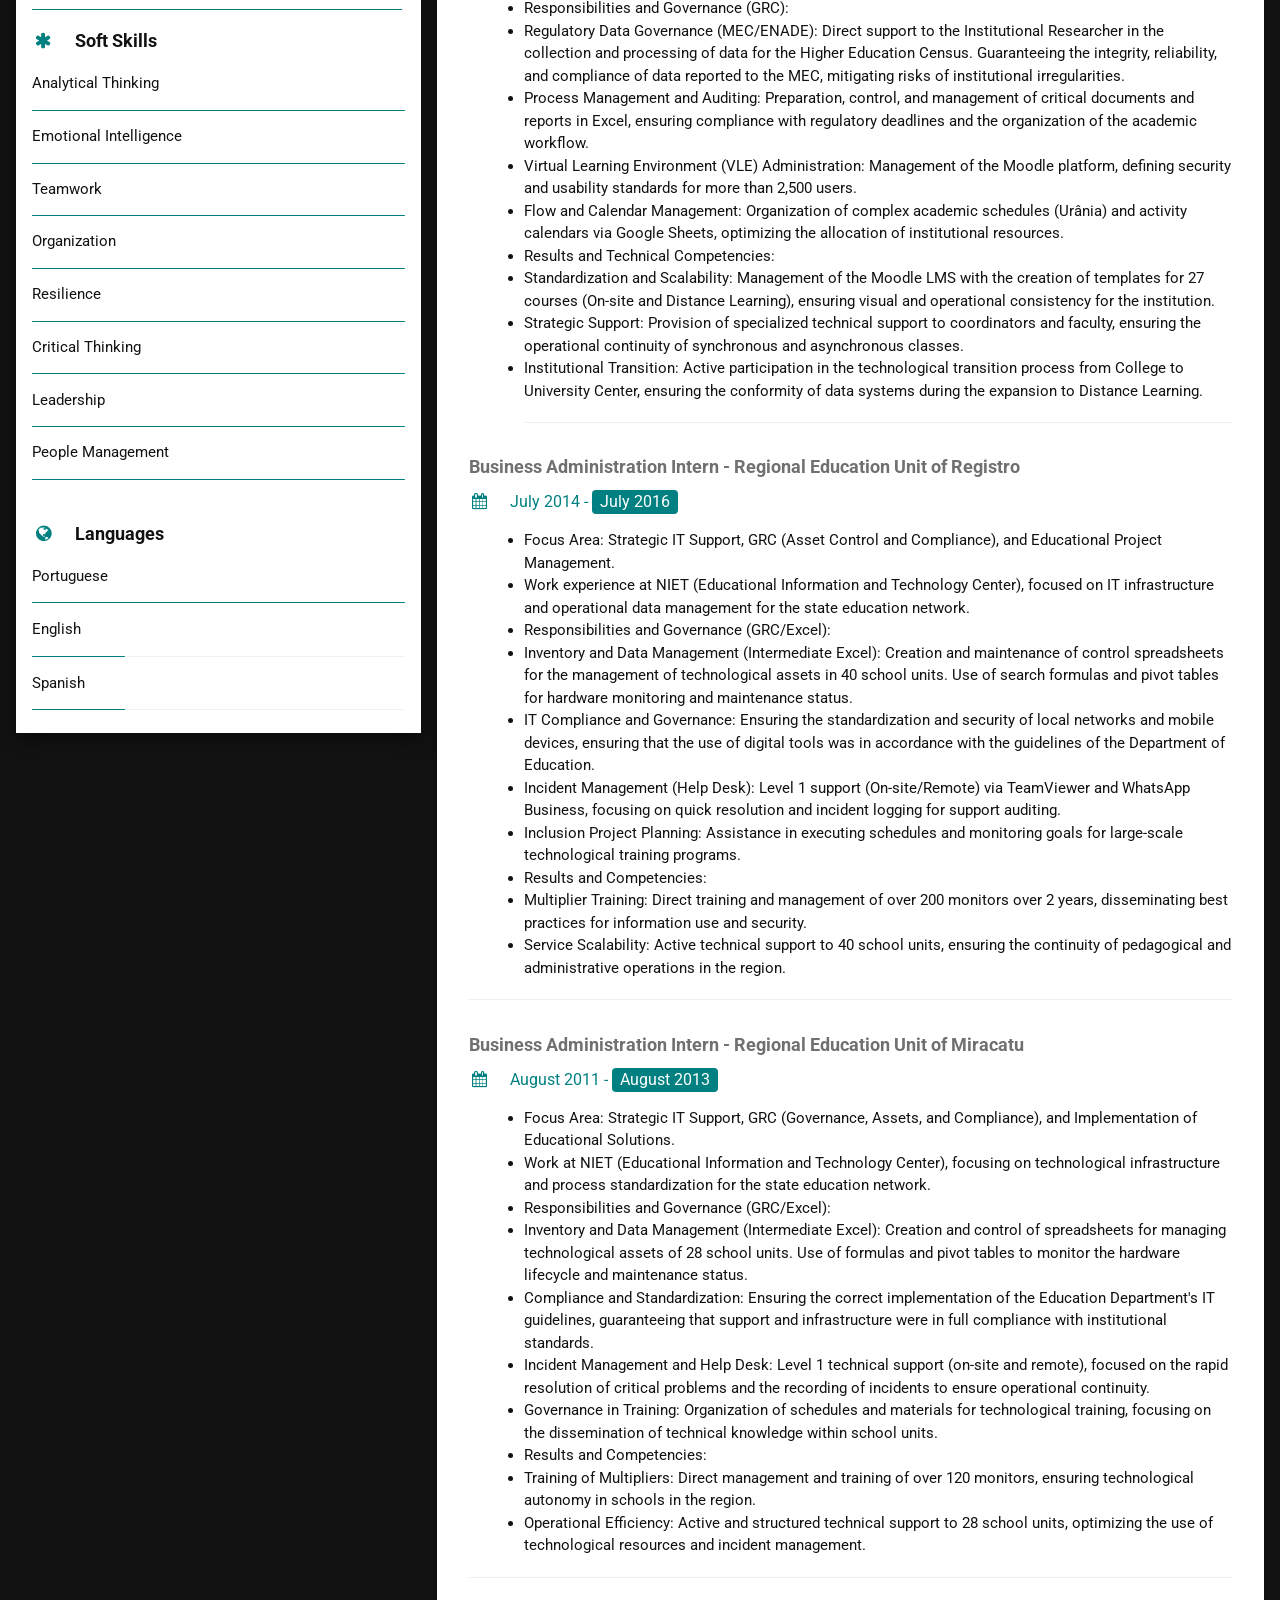
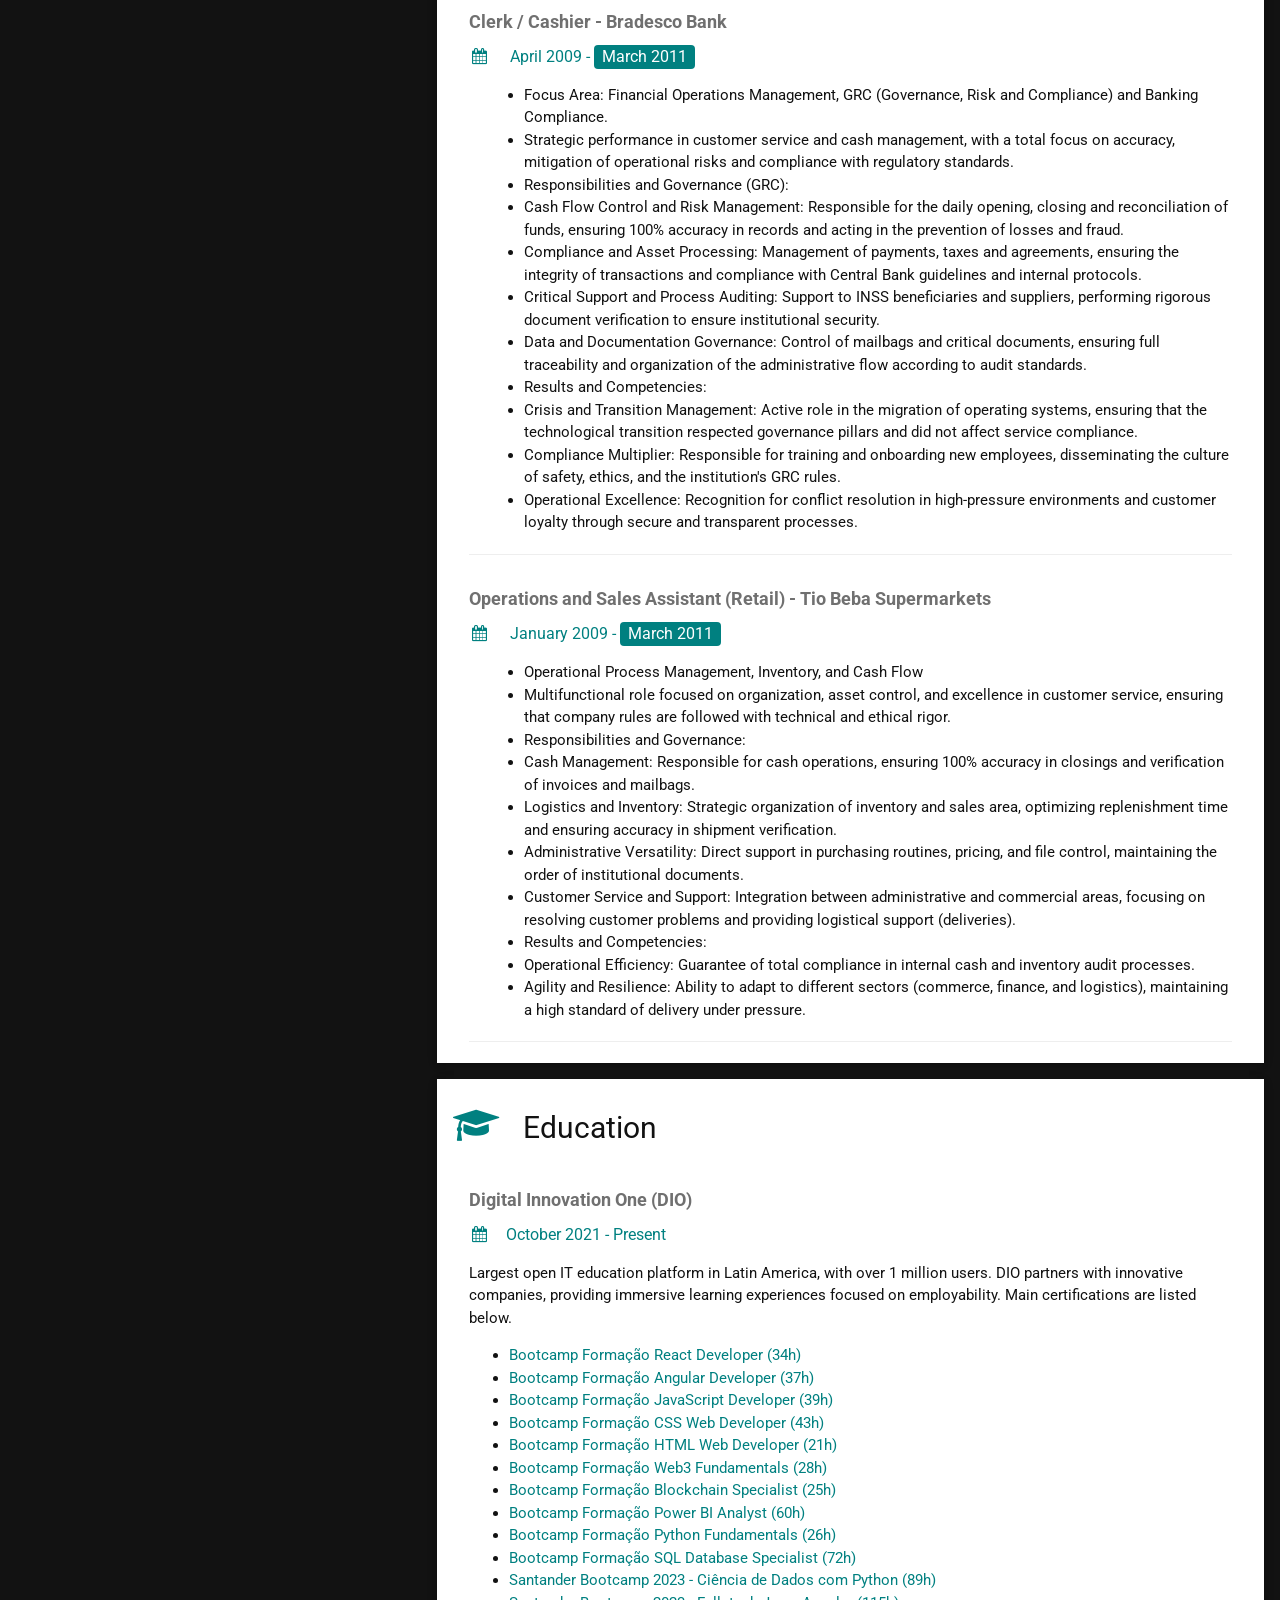
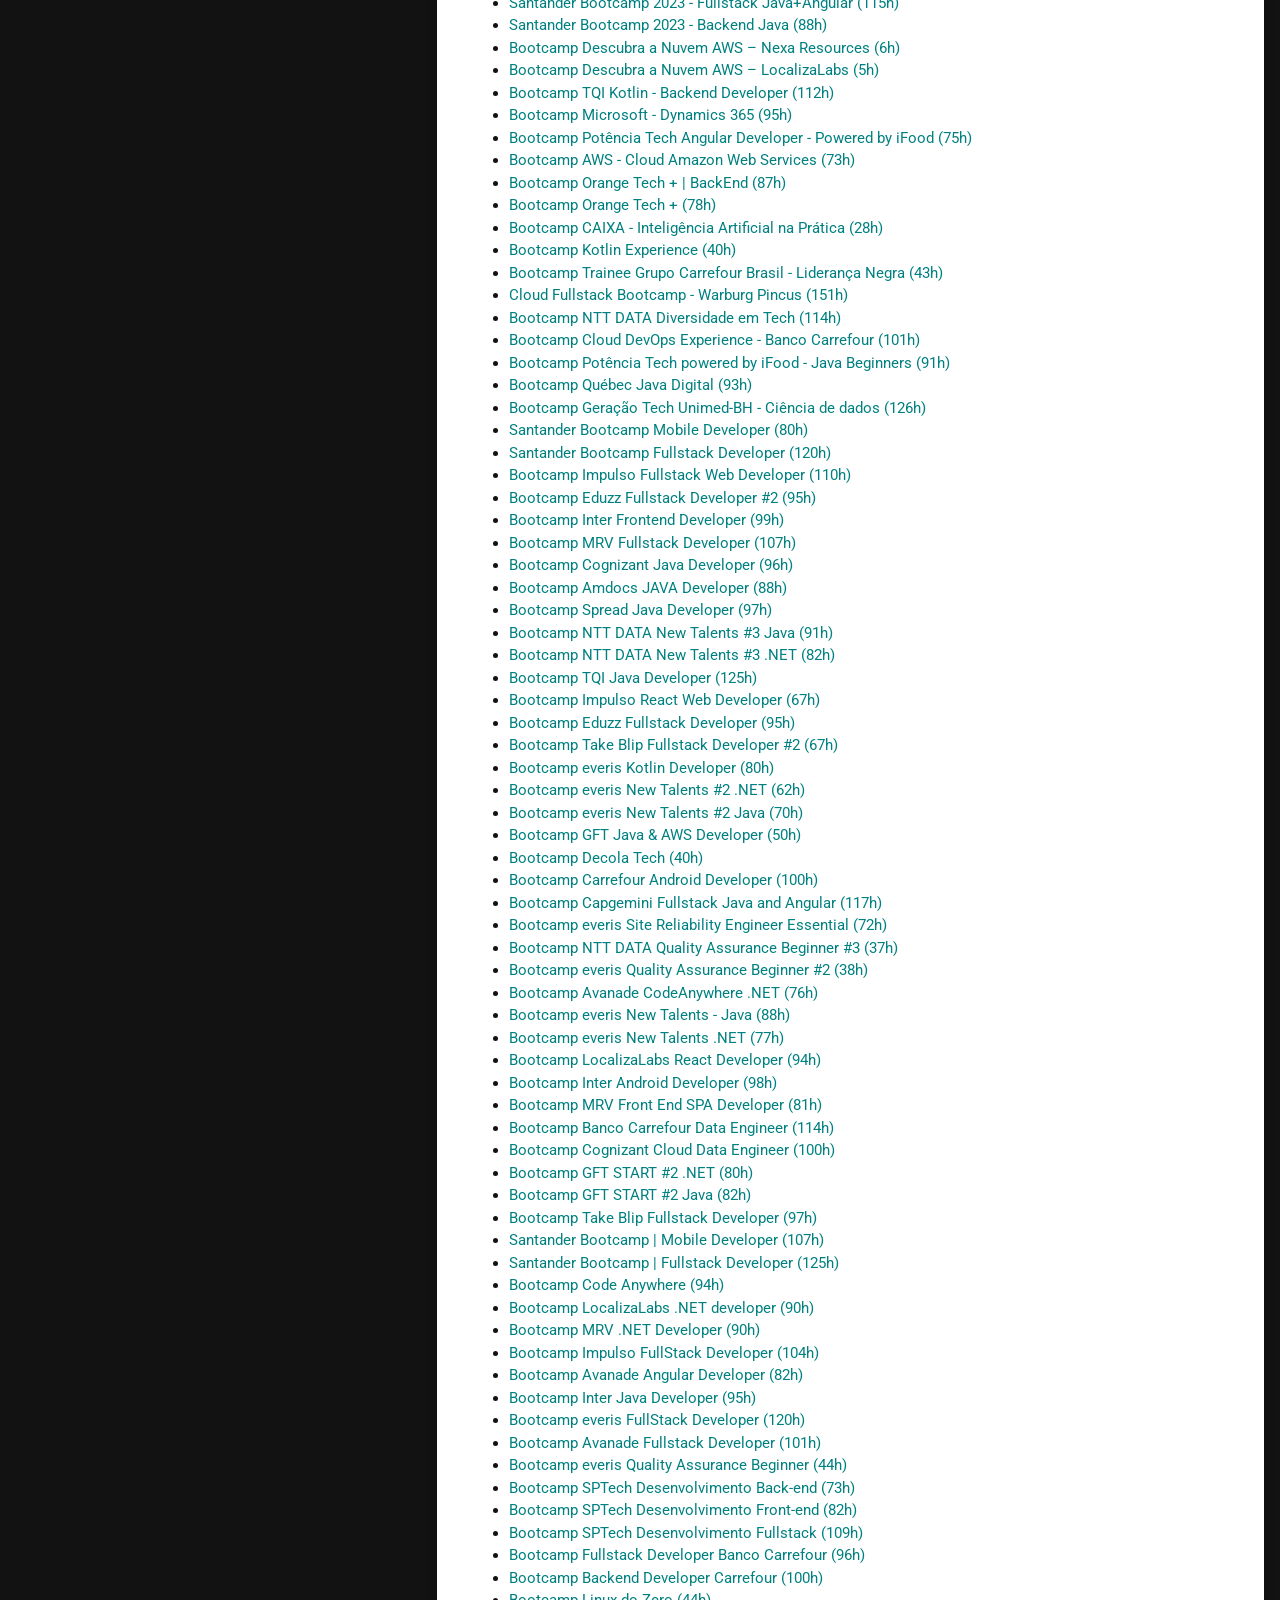
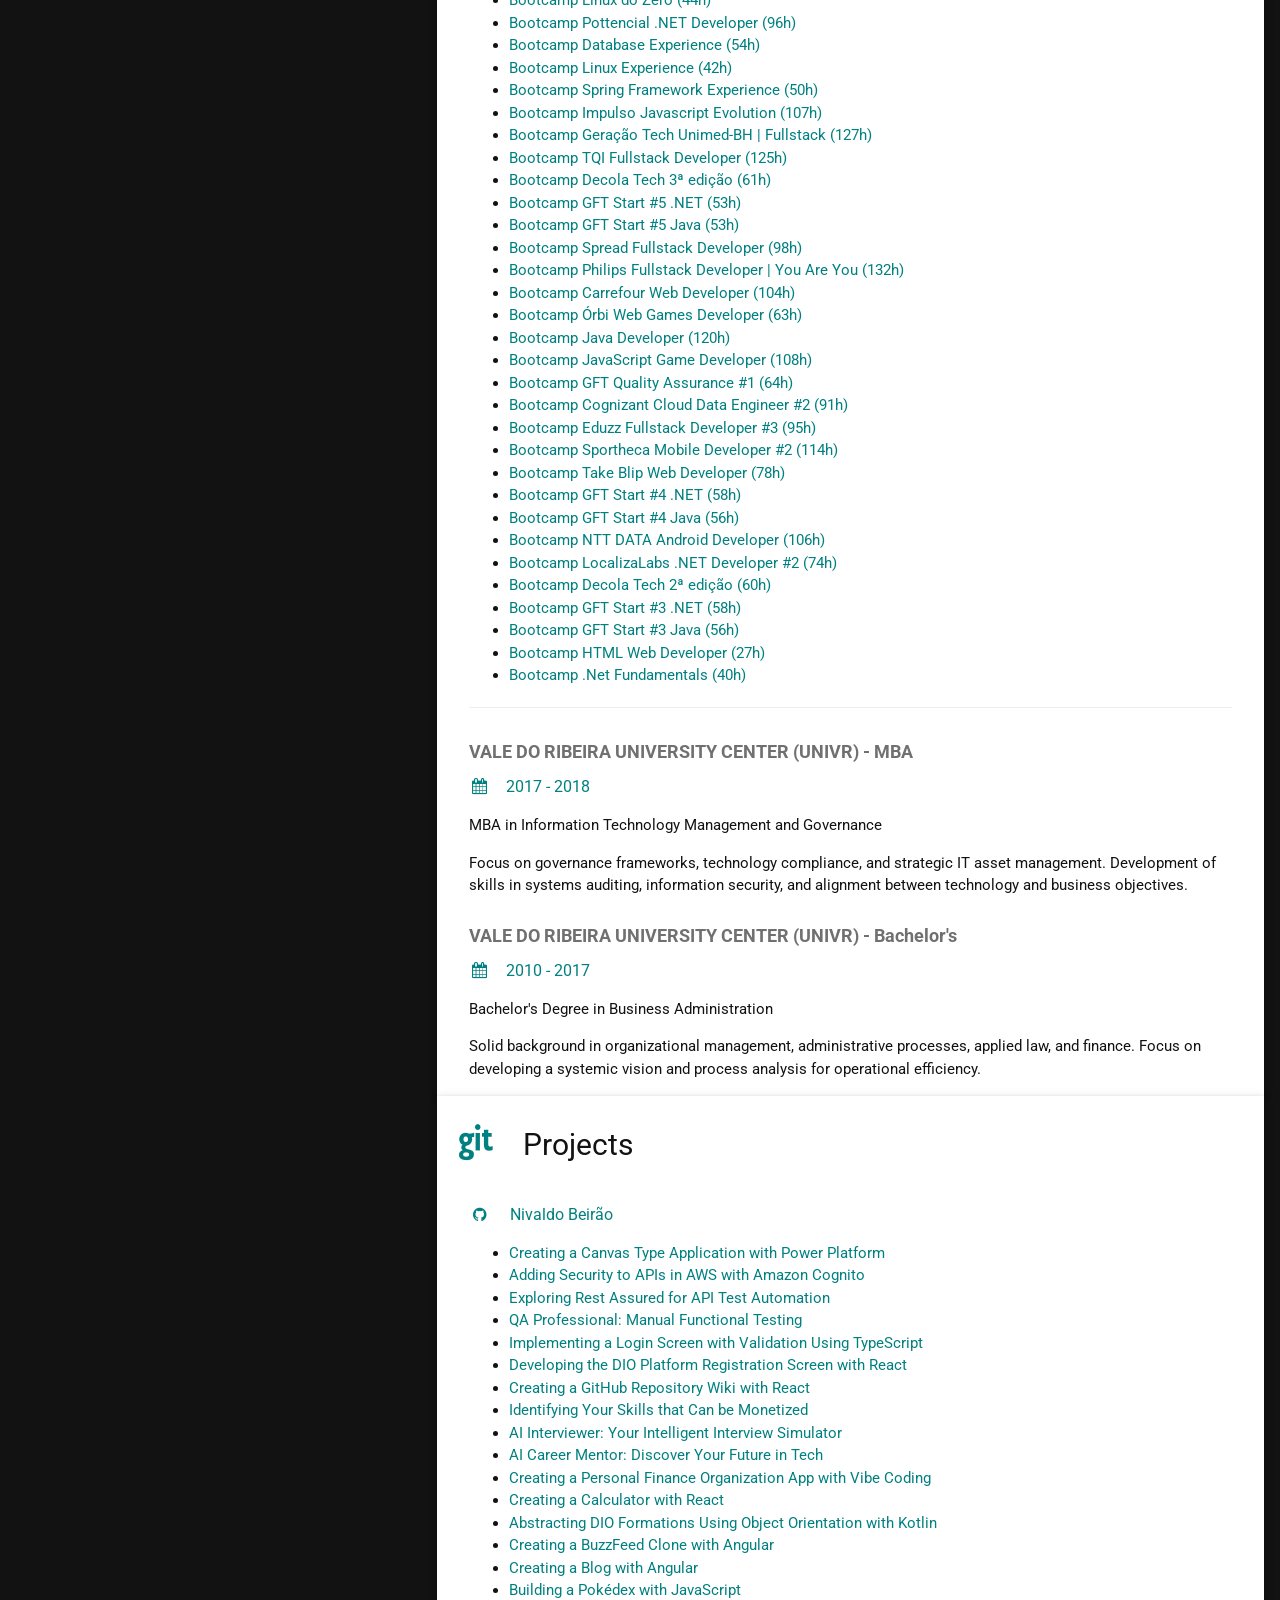
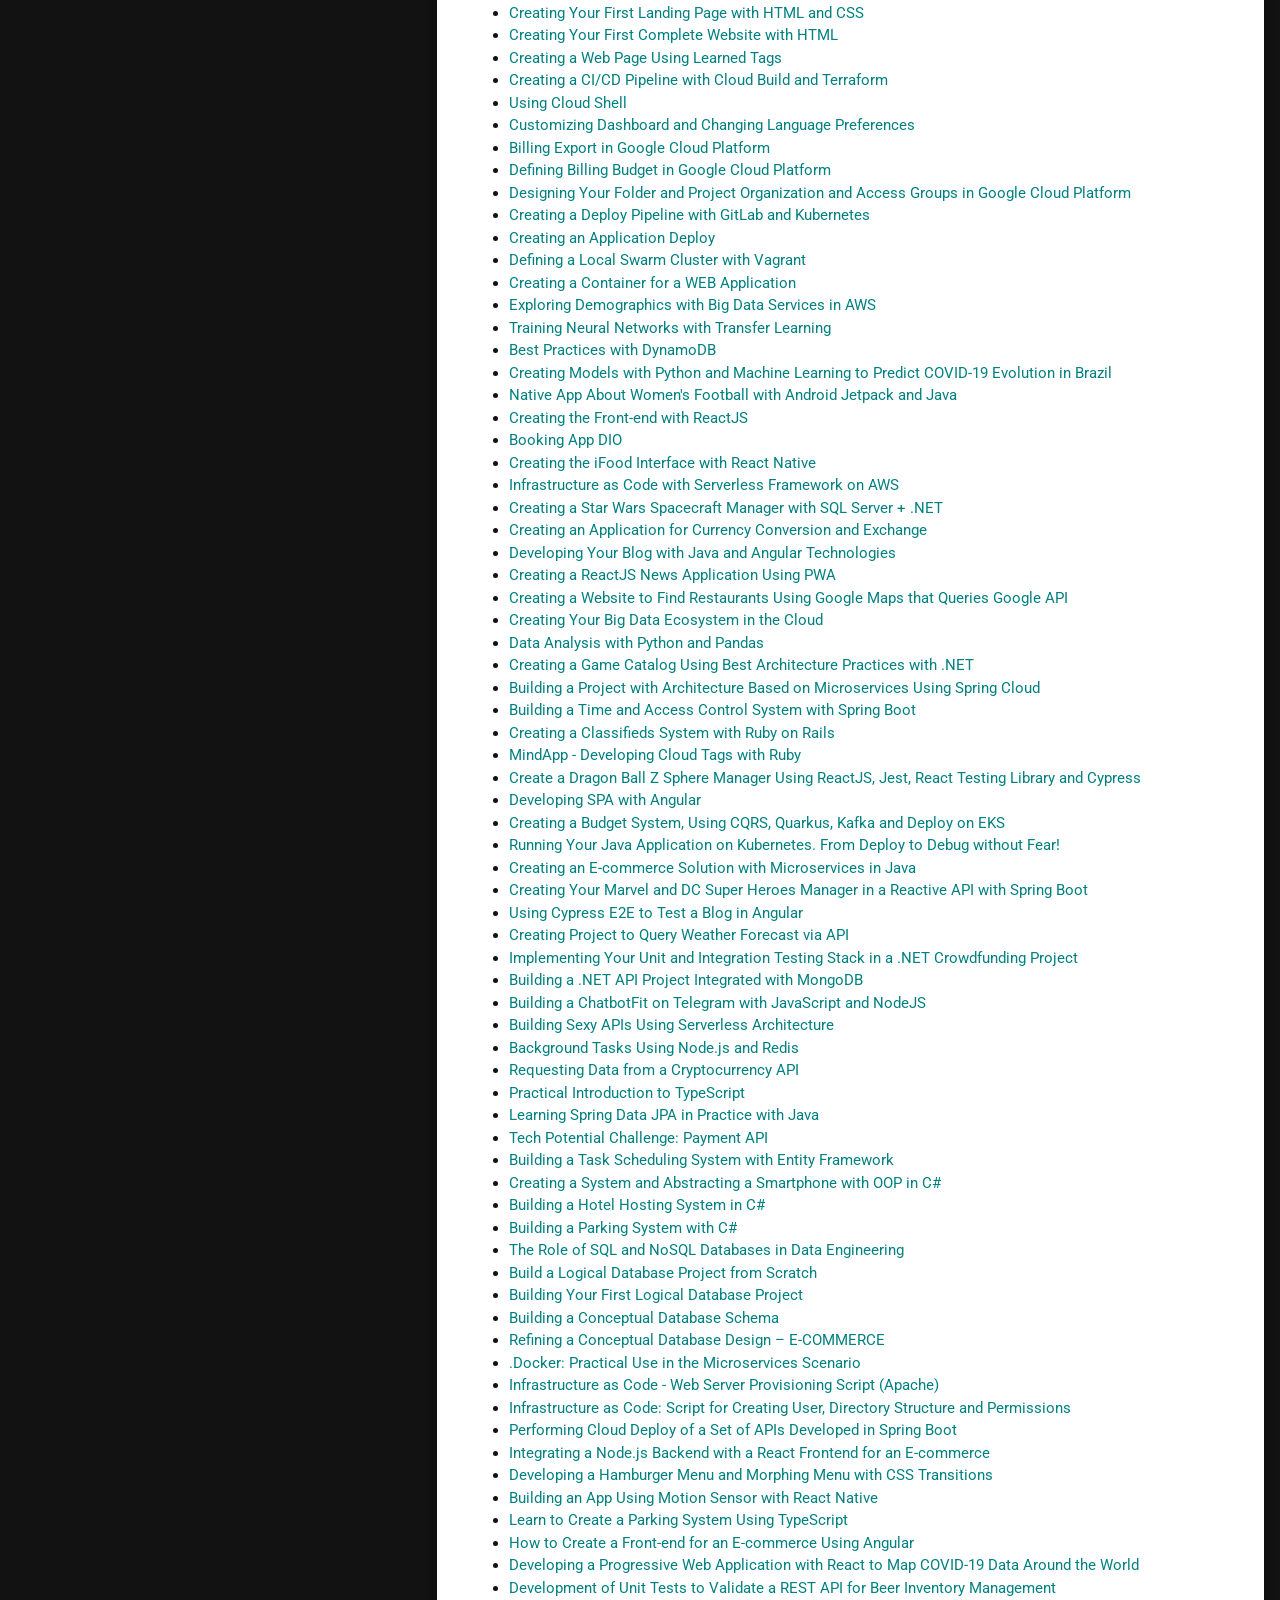
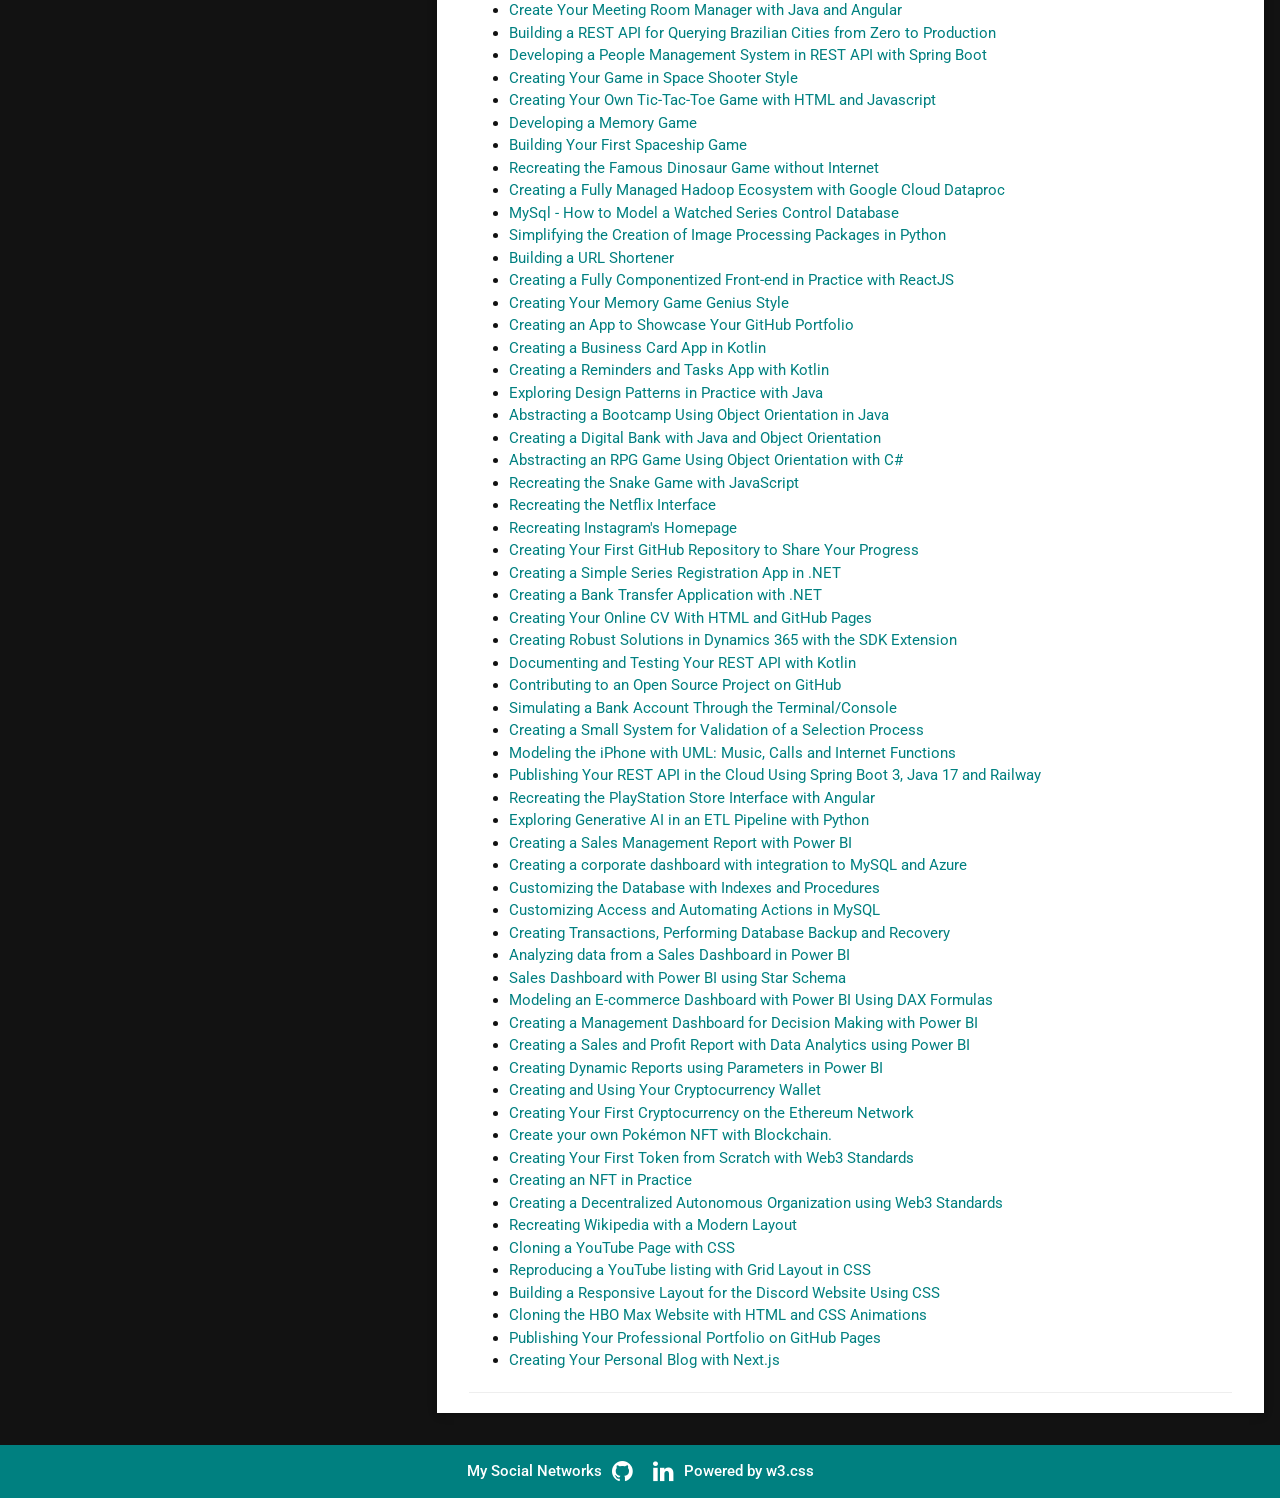
==== commit 32f8535b: "Adding Bootcamps: Angular and React Developer Training" ====
--- a/index.html
+++ b/index.html
@@ -475,6 +475,8 @@
               providing immersive learning experiences focused on employability. Main certifications are listed below.
             </p>
             <ul>
+              <li><a href="https://www.dio.me/certificate/NPMZMJKT" target="_blank" rel="noopener">Bootcamp Formação React Developer (34h)</a></li>
+              <li><a href="https://www.dio.me/certificate/IESVEI4J" target="_blank" rel="noopener">Bootcamp Formação Angular Developer (37h)</a></li>
               <li><a href="https://www.dio.me/certificate/SHTUZDWM" target="_blank" rel="noopener">Bootcamp Formação JavaScript Developer (39h)</a></li>
               <li><a href="https://www.dio.me/certificate/6GHFMP47" target="_blank" rel="noopener">Bootcamp Formação CSS Web Developer (43h)</a></li>
               <li><a href="https://www.dio.me/certificate/DMR4EDYO" target="_blank" rel="noopener">Bootcamp Formação HTML Web Developer (21h)</a></li>
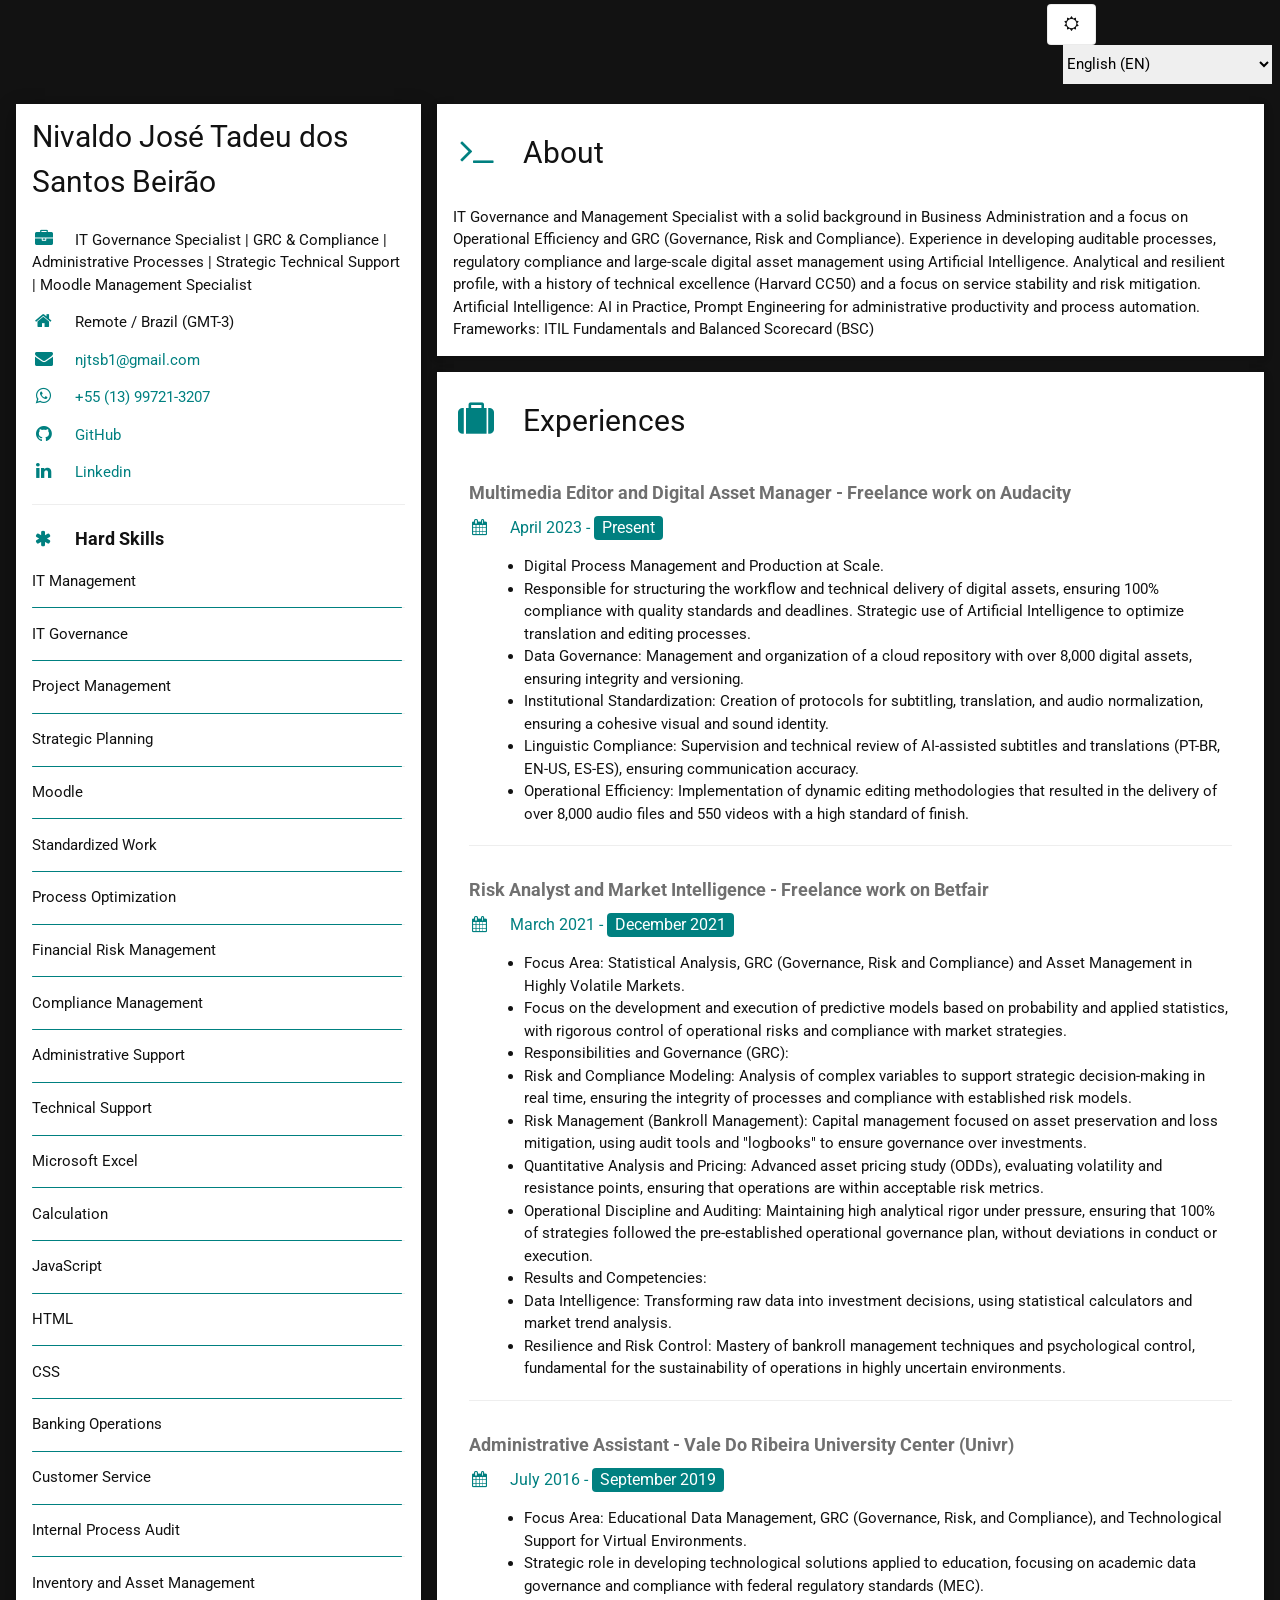
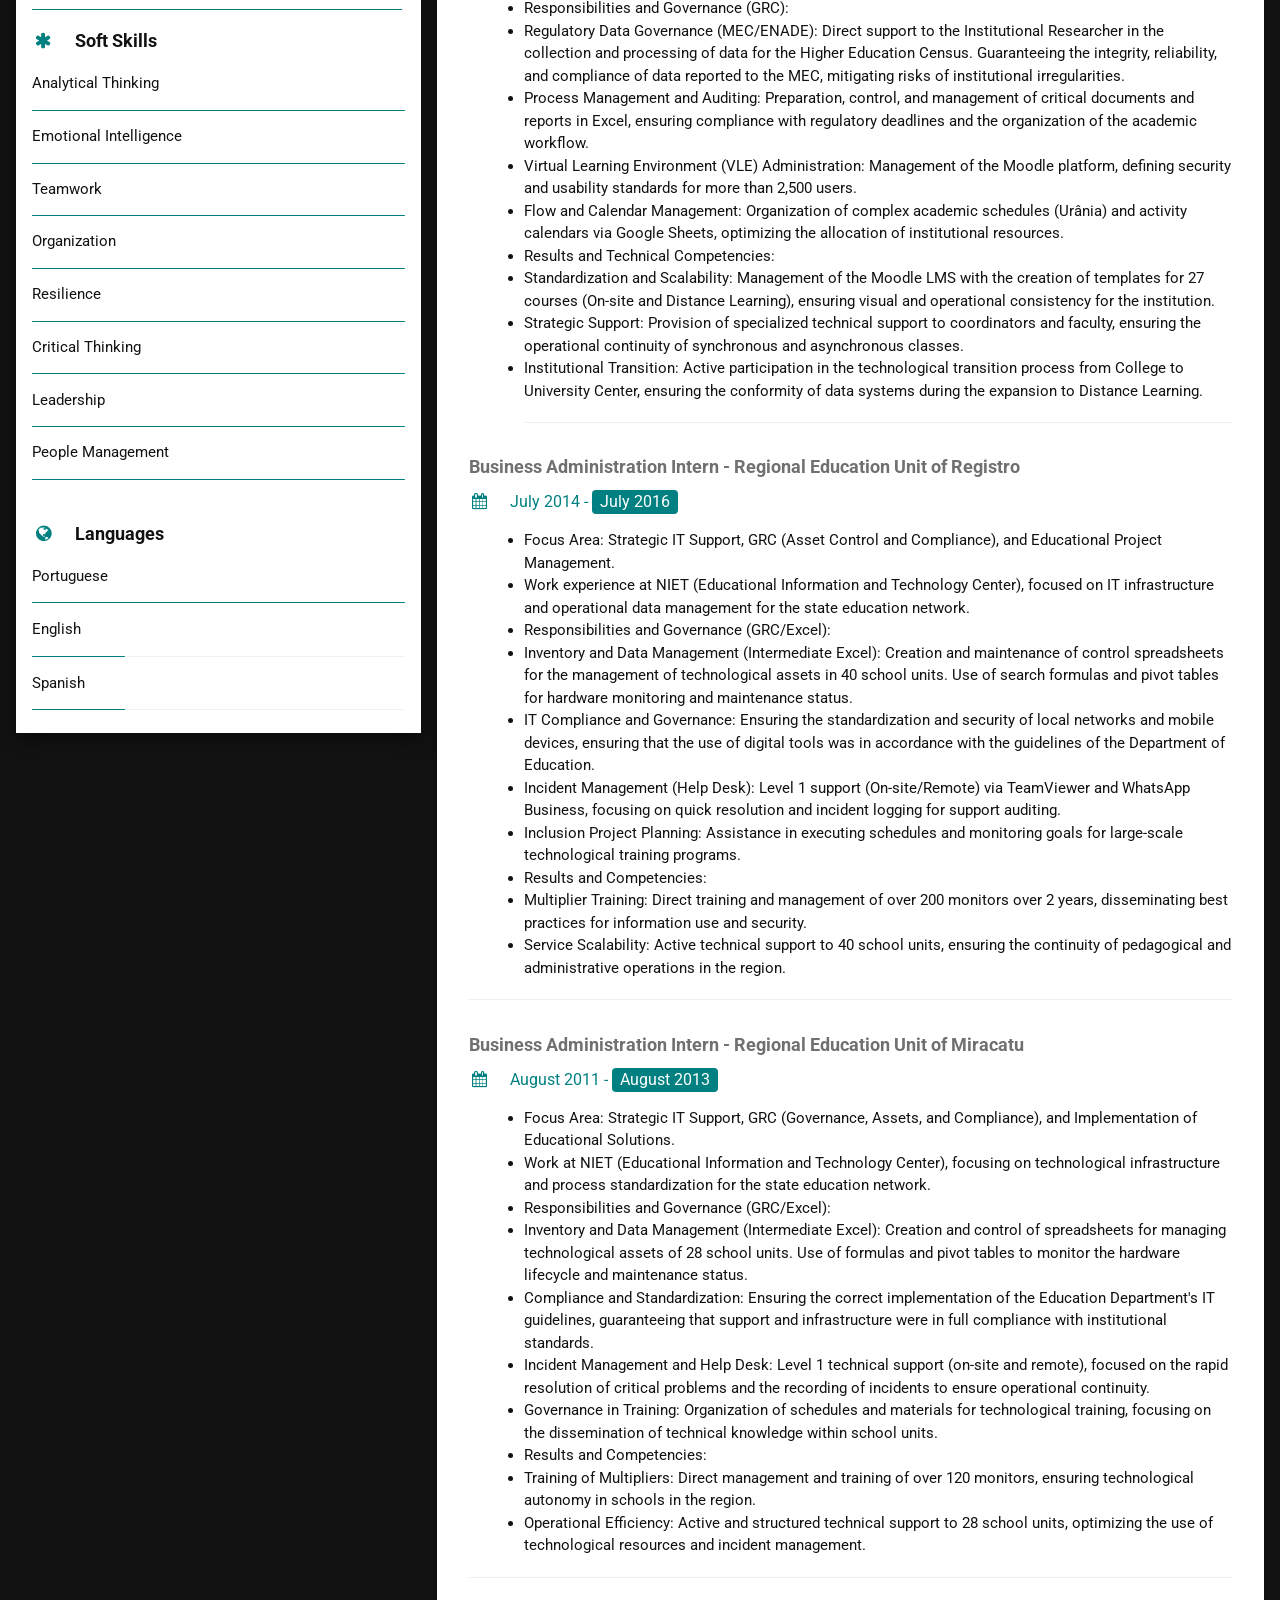
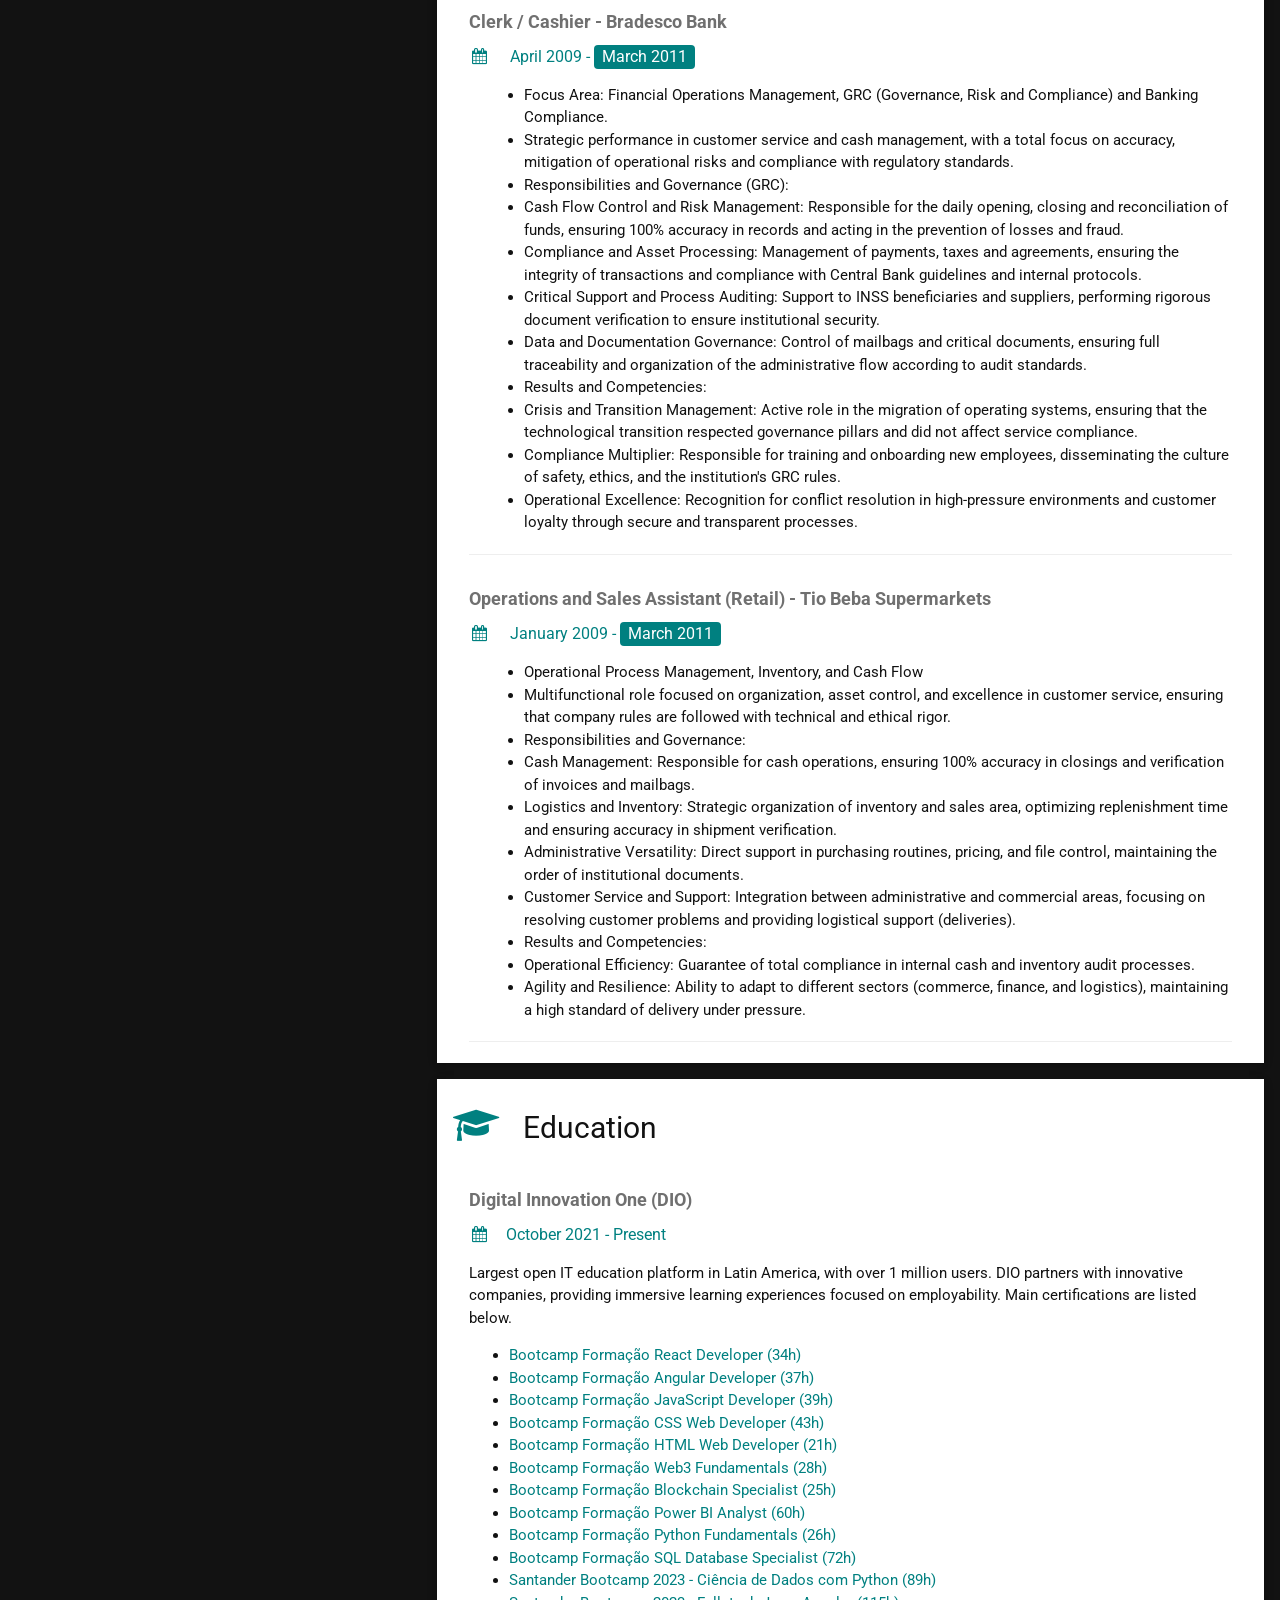
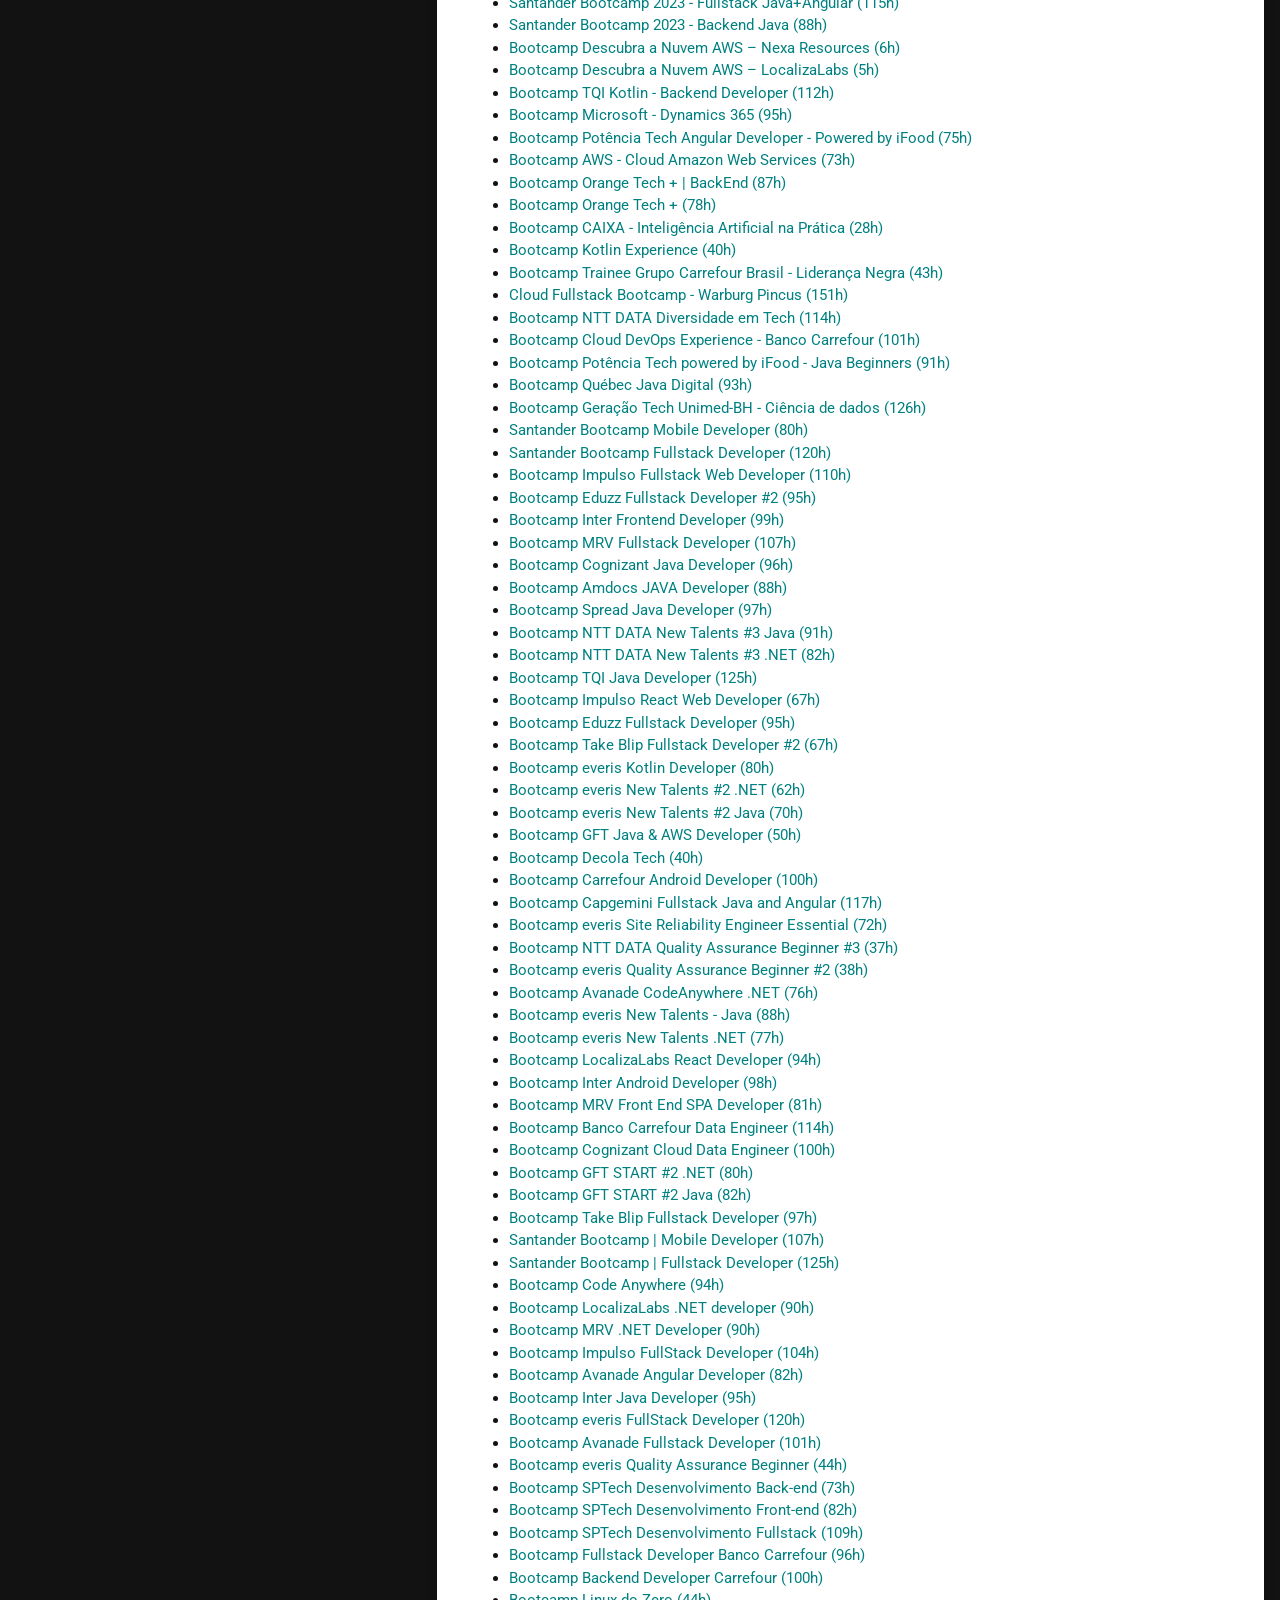
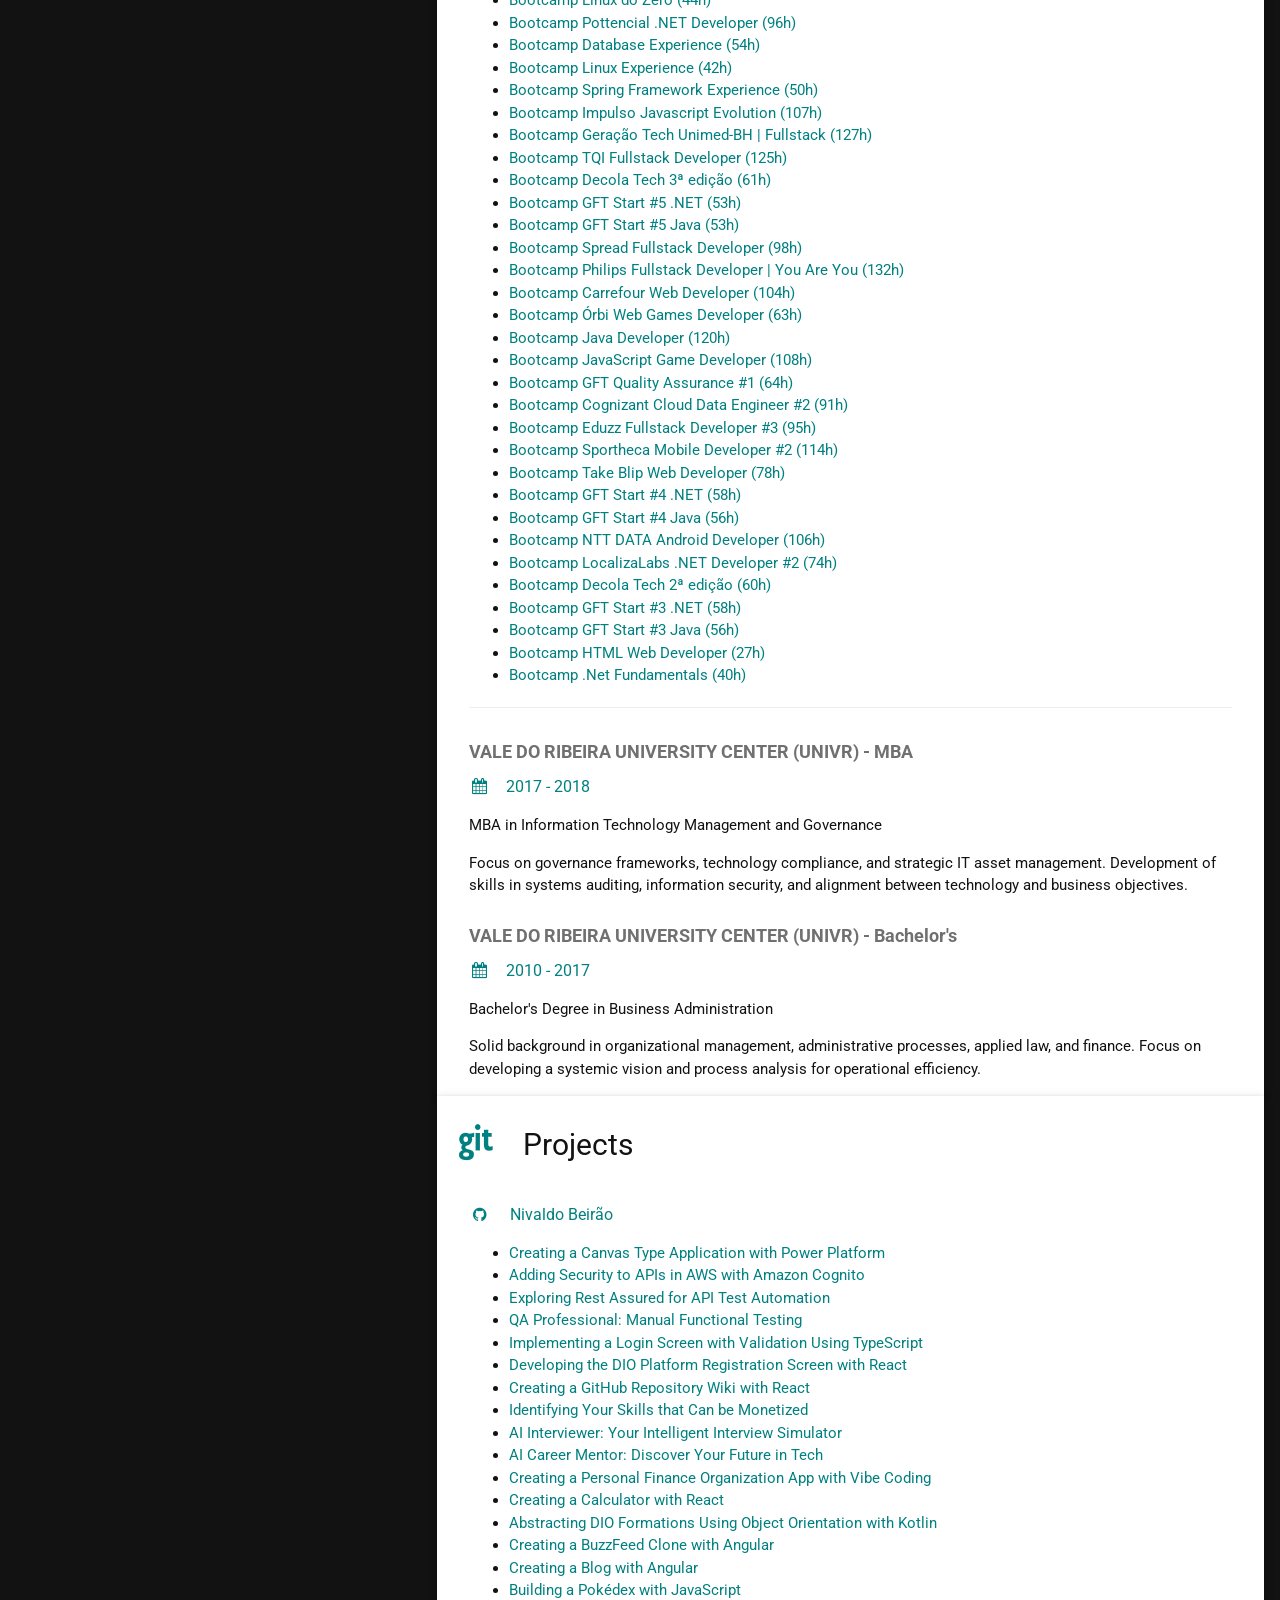
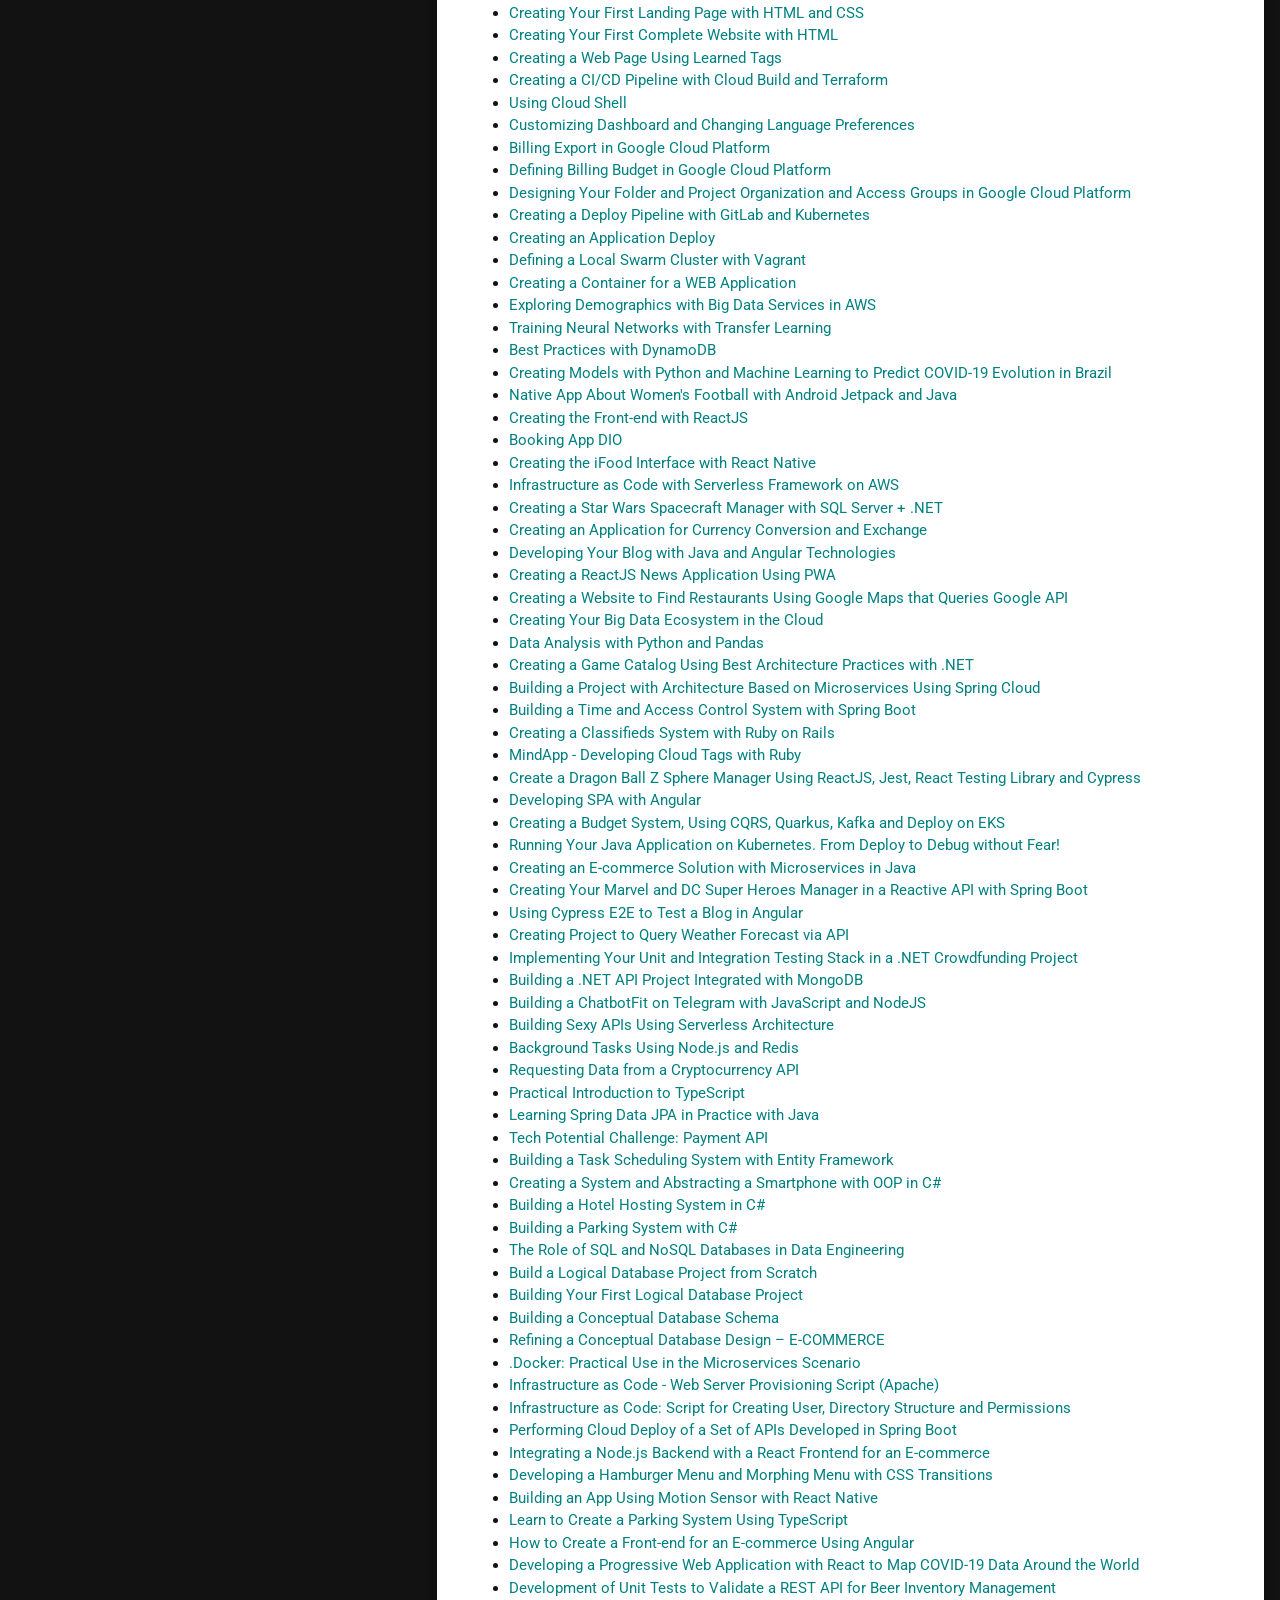
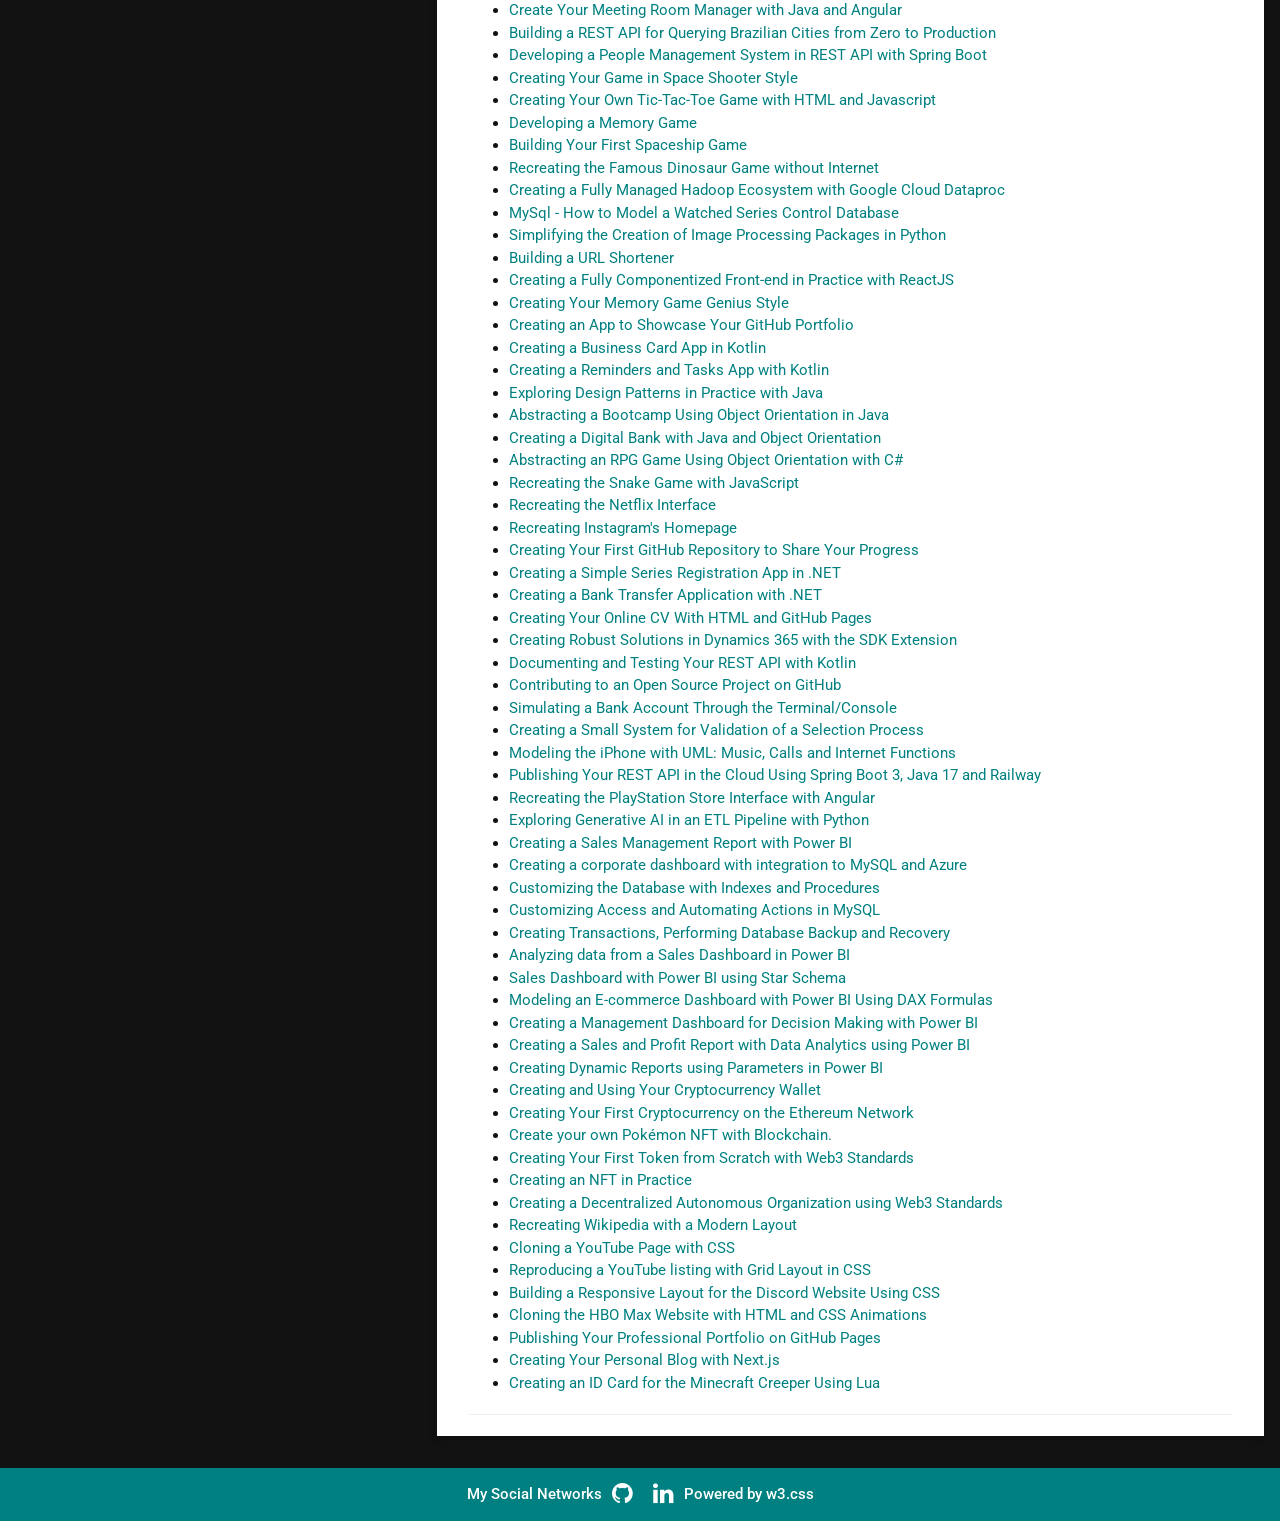
==== commit b697082f: "adding project: Creating an ID Card for the Minecraft Creeper Using Lua" ====
--- a/index.html
+++ b/index.html
@@ -768,6 +768,7 @@
               <li><a href="https://github.com/njtsb1/HBO_Max_Website_HTML_CSS_Animations" target="_blank" rel="noopener" data-i18n="projects.github.p146">Clonando o Site da HBO Max com Animações em HTML e CSS</a></li>
               <li><a href="https://github.com/njtsb1/Professional_Portfolio_GitHub_Pages" target="_blank" rel="noopener" data-i18n="projects.github.p147">Publicando Seu Portfólio Profissional no GitHub Pages</a></li>
               <li><a href="https://github.com/njtsb1/Next.js_Blog_Template" target="_blank" rel="noopener" data-i18n="projects.github.p148">Criando o Seu Blog Pessoal Com Next.js</a></li>
+              <li><a href="https://github.com/njtsb1/RG_Creeper_Minecraft_Lua_Language" target="_blank" rel="noopener" data-i18n="projects.github.p149">Criando um RG pro Creeper do Minecraft com a Linguagem Lua</a></li>
             </ul>
             <hr>
           </div>
